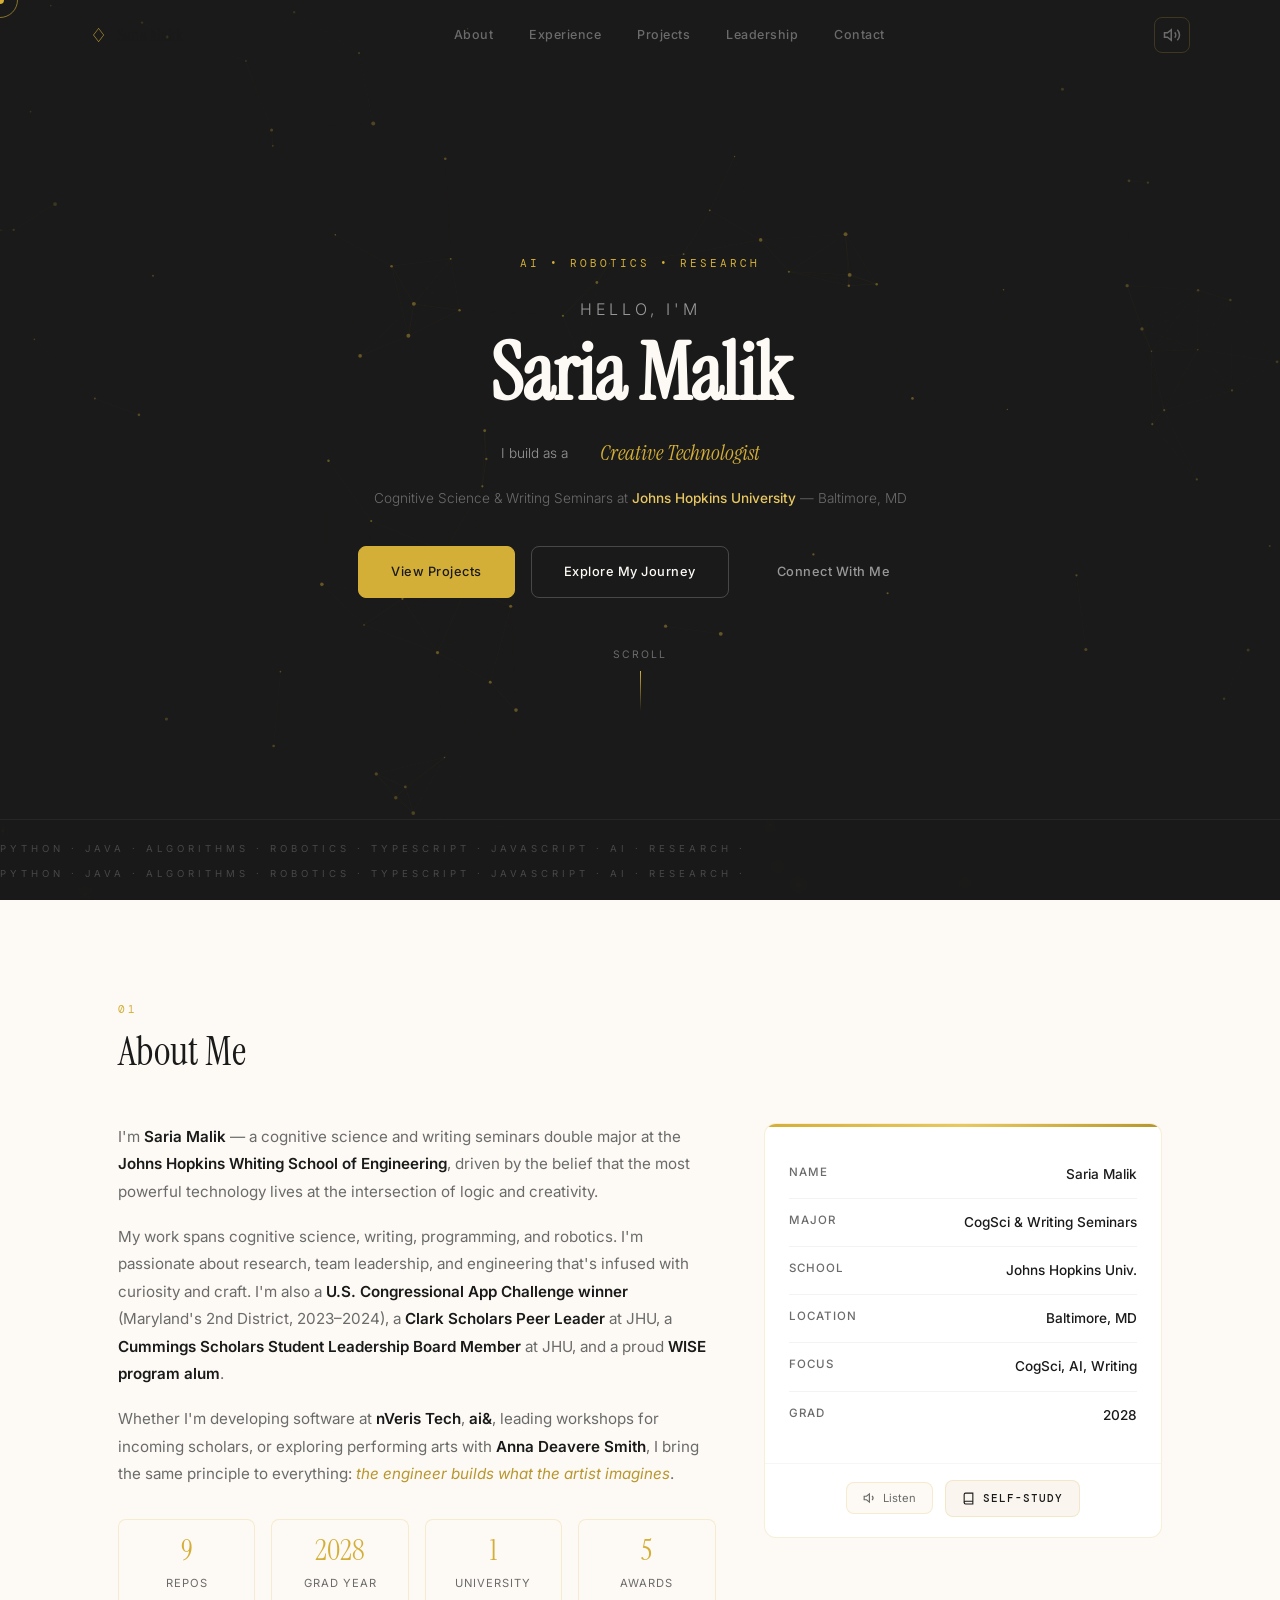
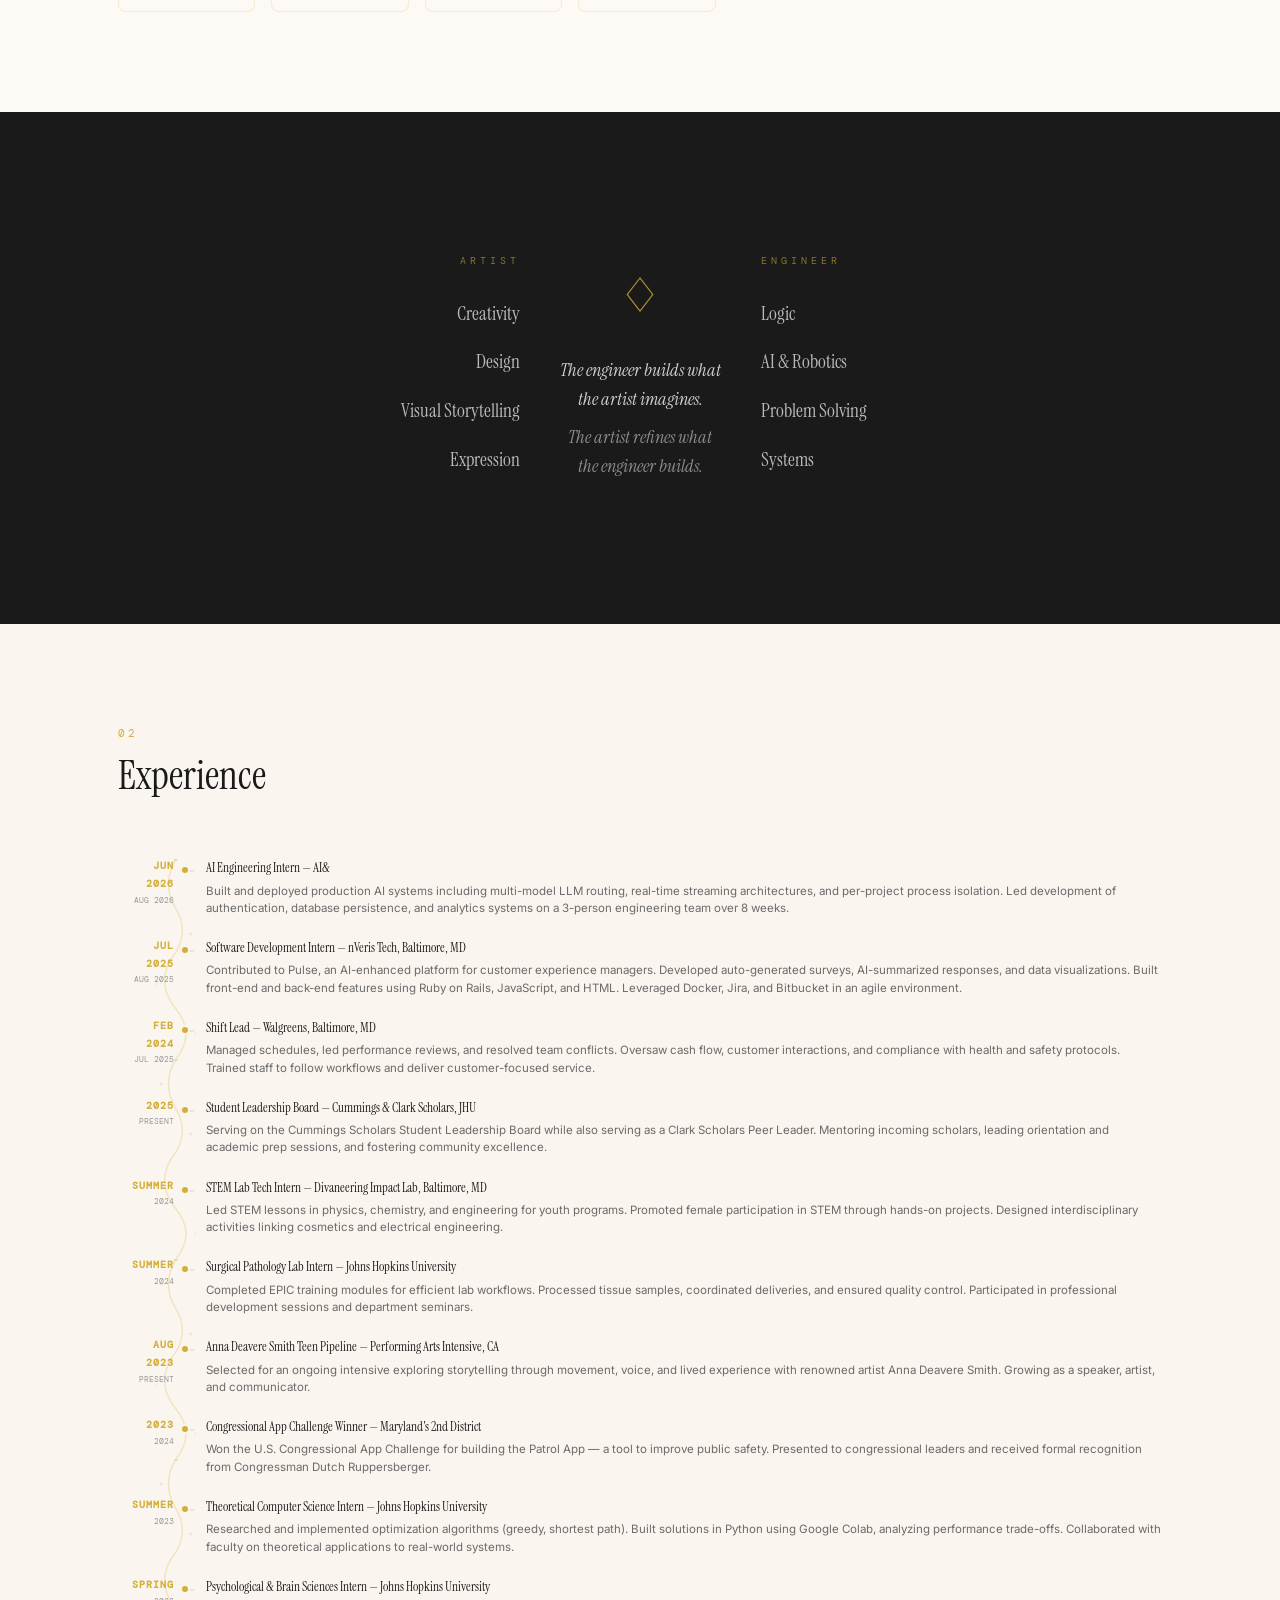
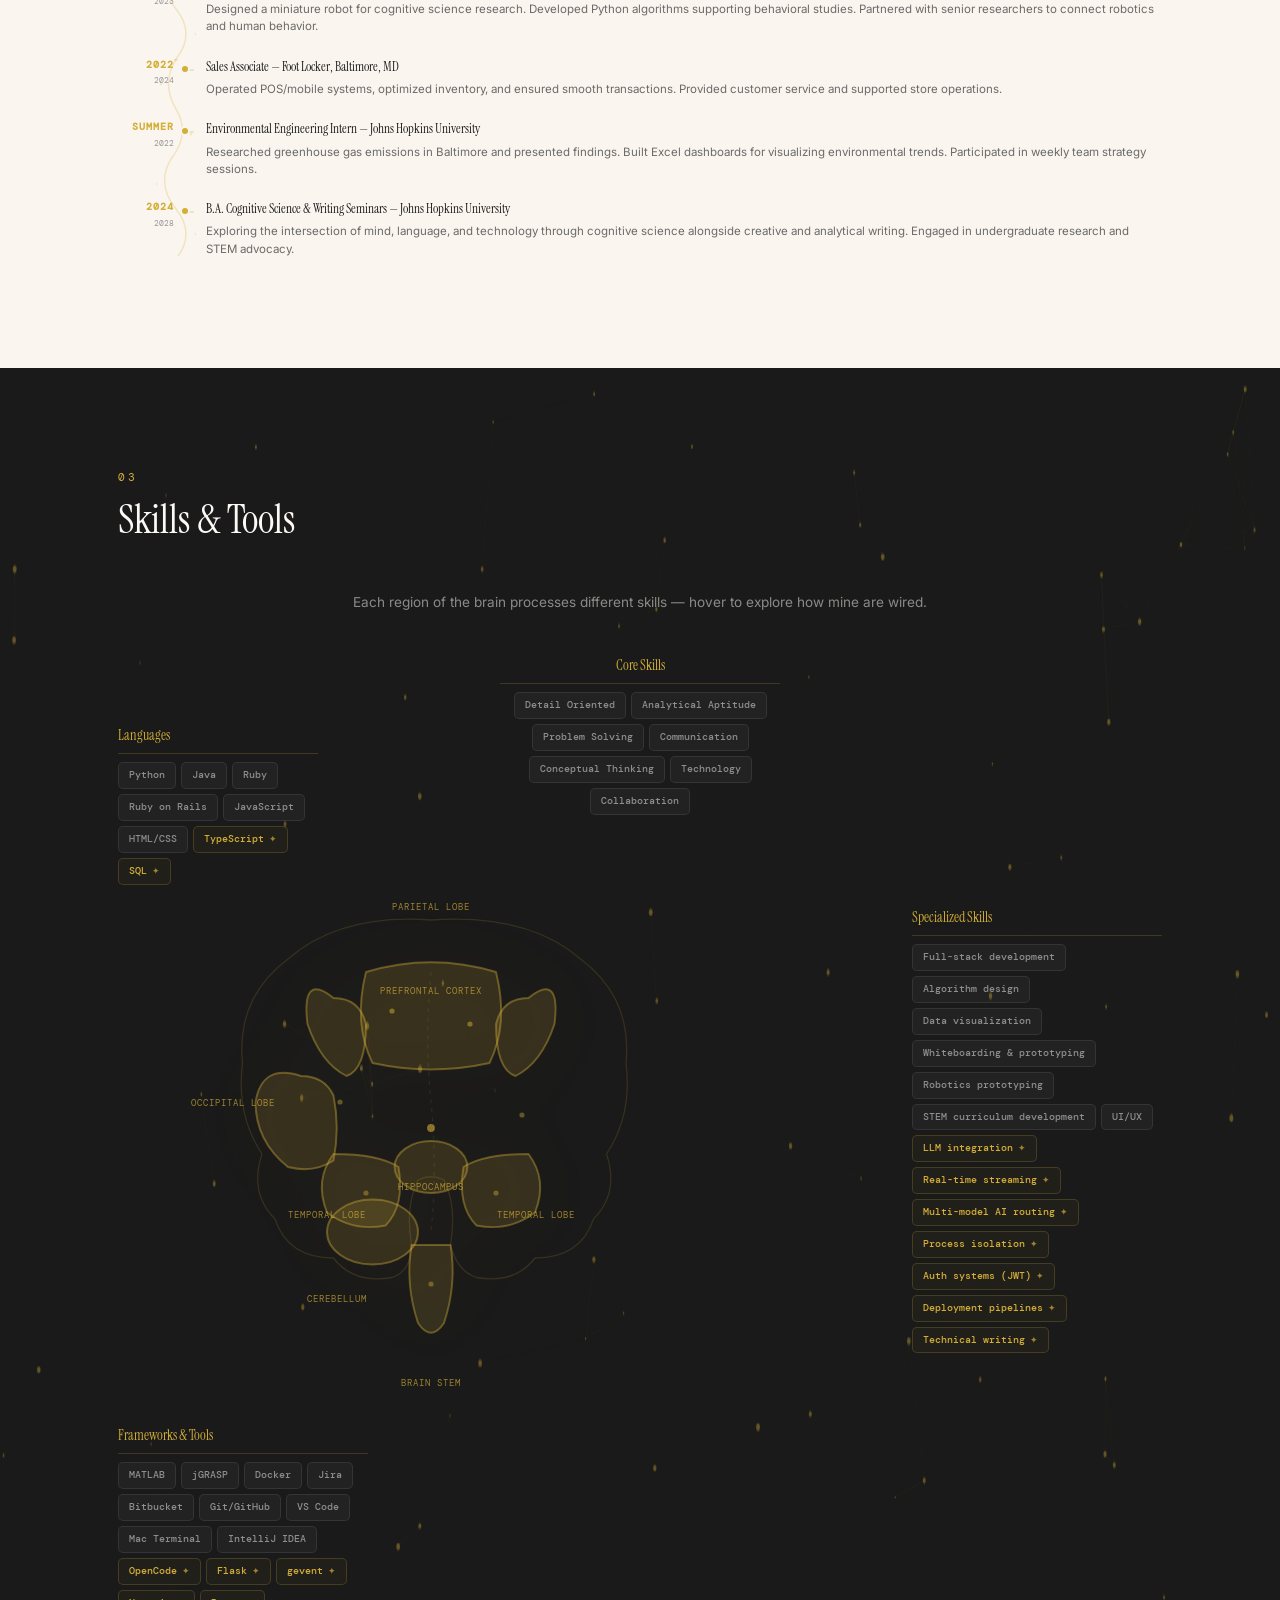
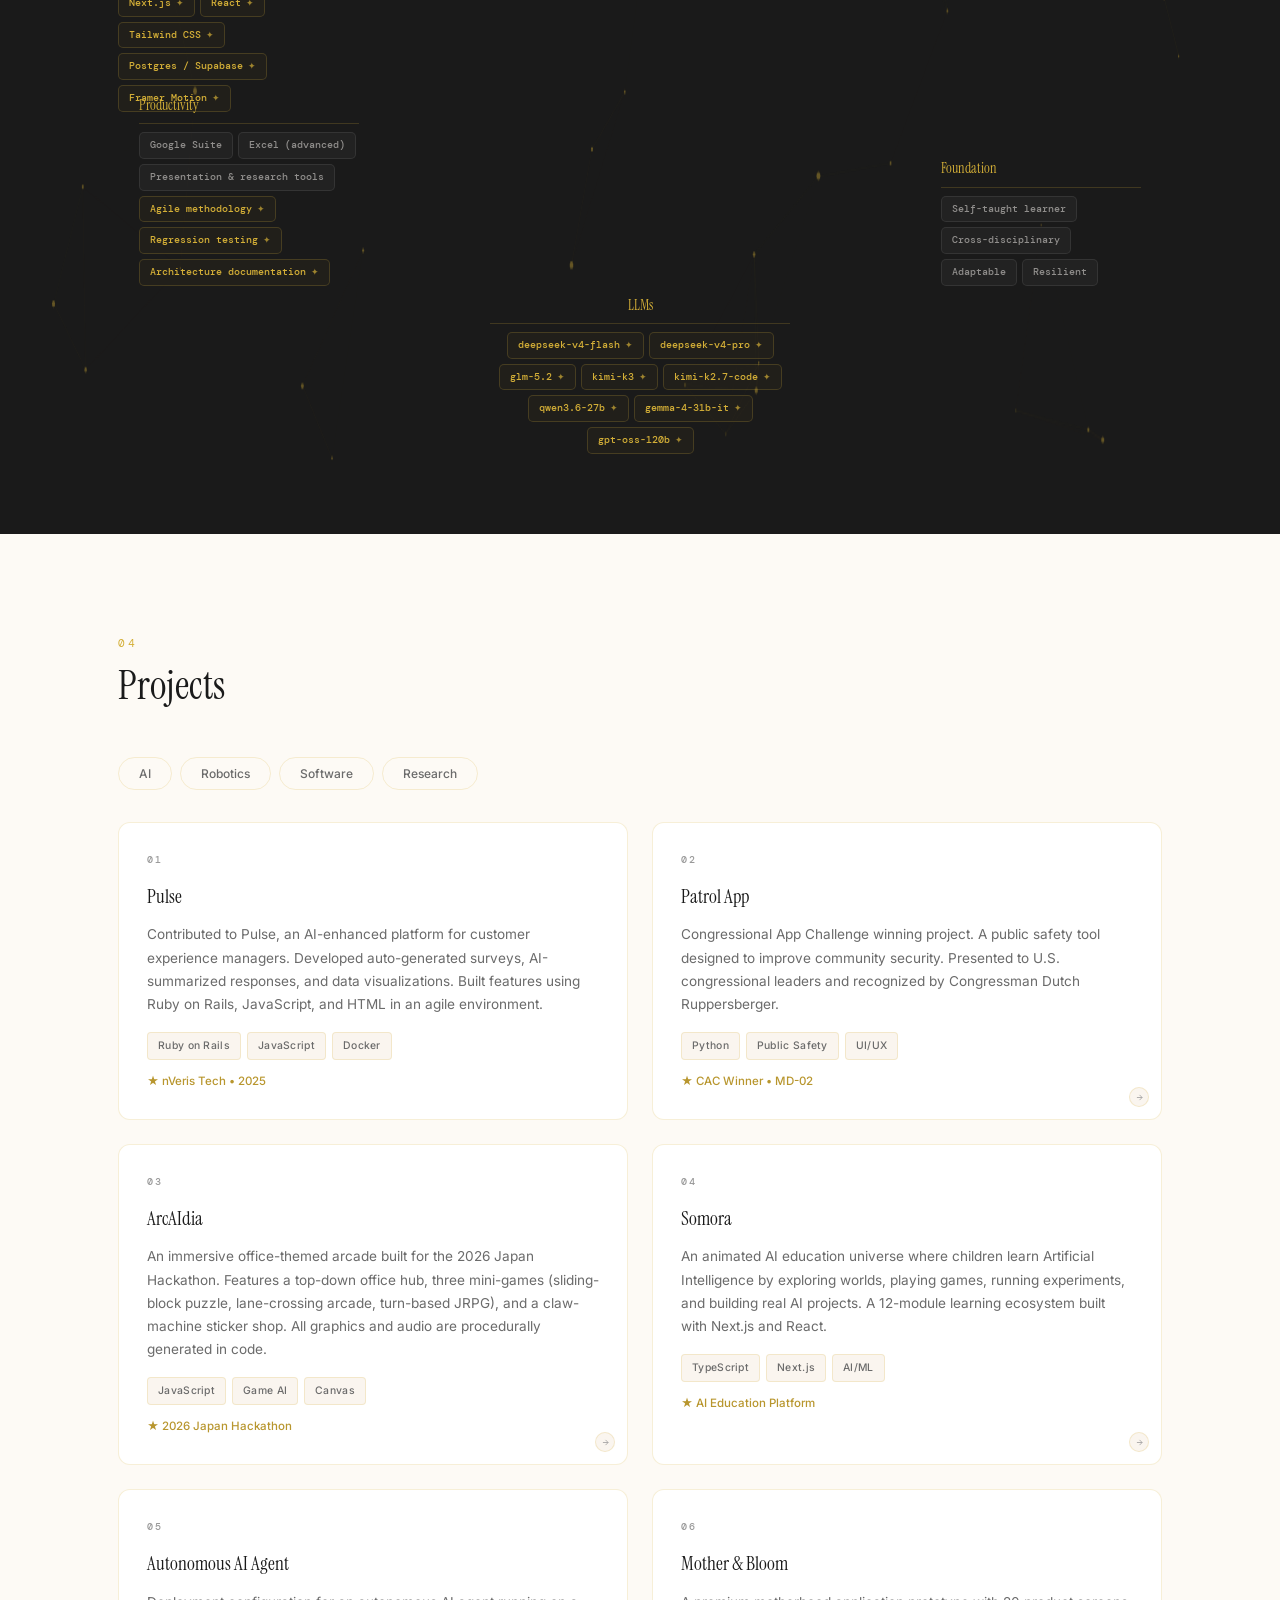
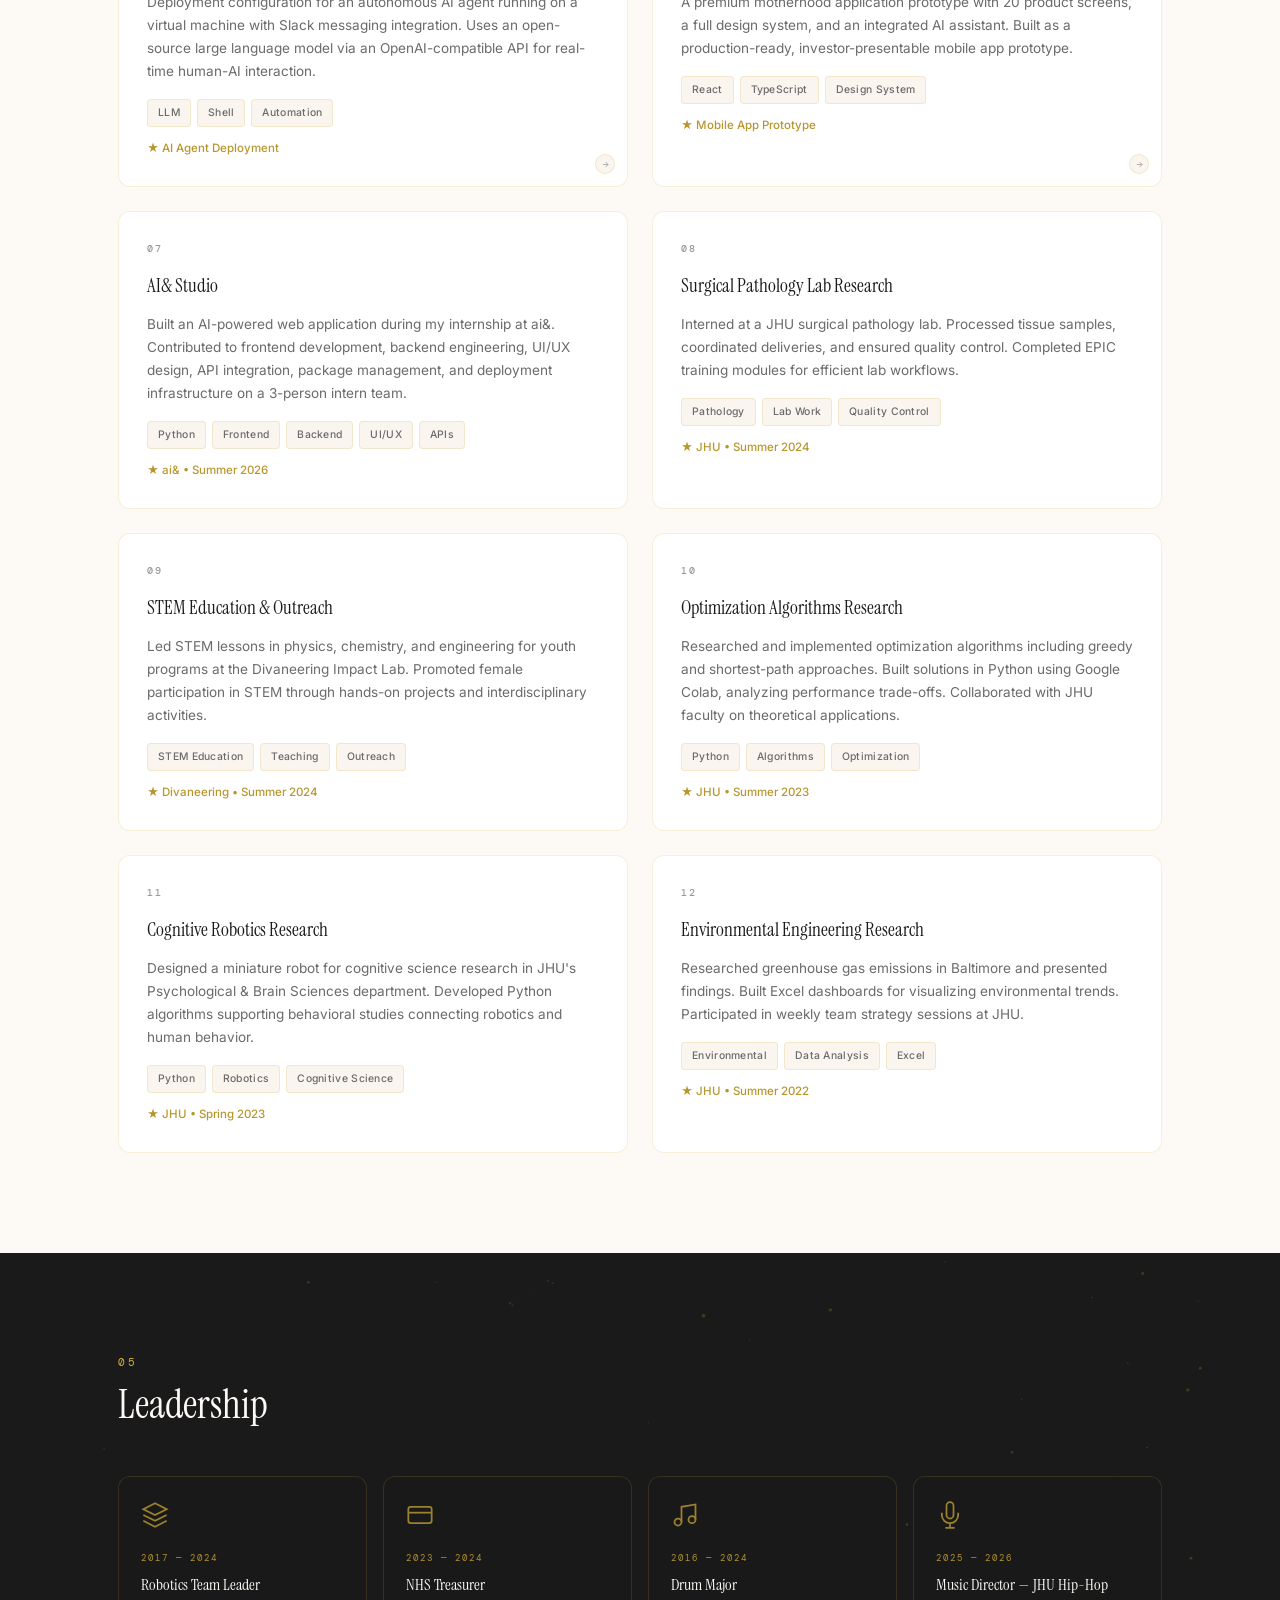
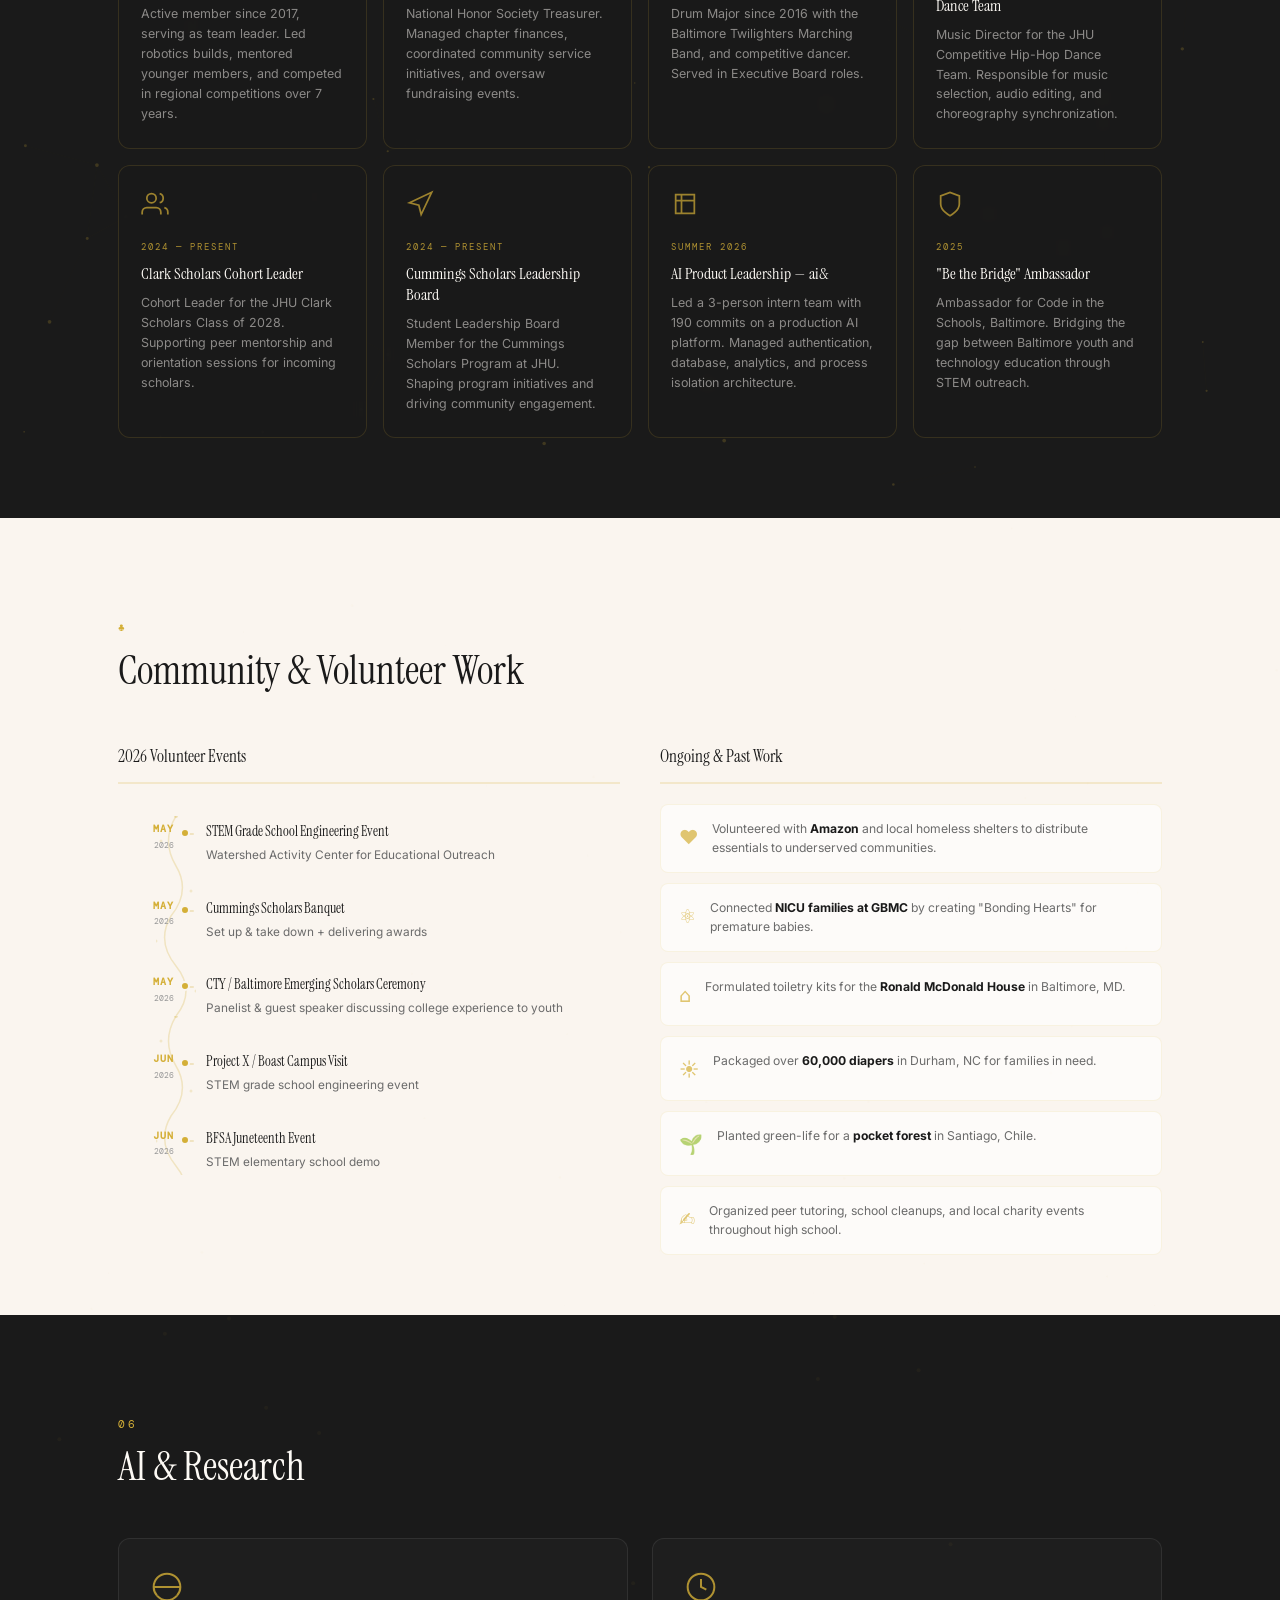
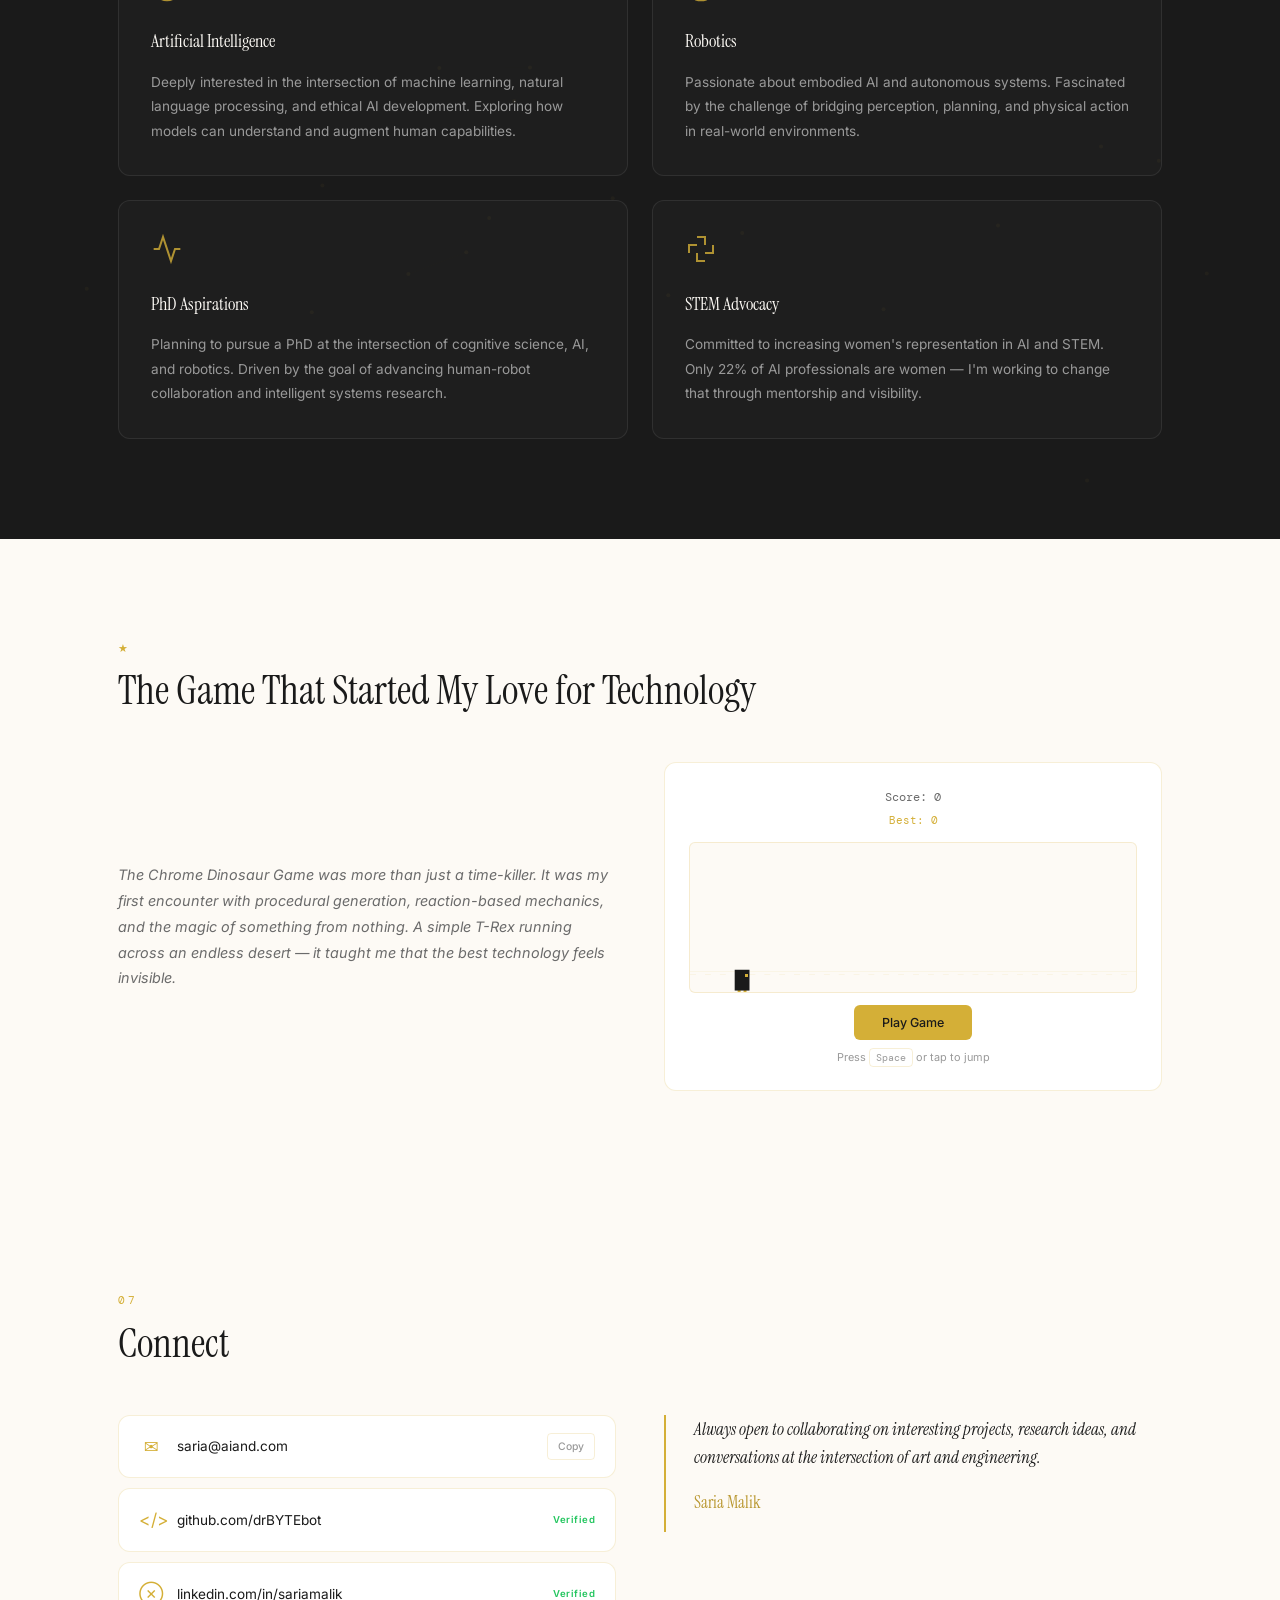
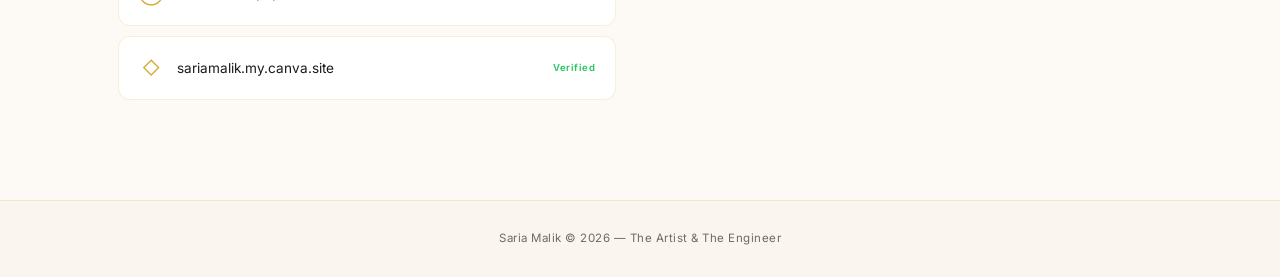
==== index.html @ 9c3844a6 "Shift brain up and left (center-left) to fill empty space - Brain SVG: top 42% -> 32%, left 38% -> 3" ====
<!DOCTYPE html>
<html lang="en">
<head>
  <meta charset="UTF-8">
  <meta name="viewport" content="width=device-width, initial-scale=1.0">
  <link rel="icon" type="image/svg+xml" href="favicon.svg">
  <title>Saria Malik | AI Engineer & Creative Technologist</title>
  <meta name="description" content="Saria Malik — Cognitive Science & Writing Seminars at Johns Hopkins University. AI, robotics, research, and creative technology.">
  <link rel="preconnect" href="https://fonts.googleapis.com">
  <link rel="preconnect" href="https://fonts.gstatic.com" crossorigin>
  <link href="https://fonts.googleapis.com/css2?family=DM+Mono:wght@400;500&family=Instrument+Serif:ital@0;1&family=Inter:wght@300;400;500;600;700&display=swap" rel="stylesheet">
  <link rel="stylesheet" href="build.css?v=5">
</head>
<body>

  <!-- ===== LOADER ===== -->
  <div id="loader">
    <div class="loader-content">
      <div class="loader-ring"></div>
      <span class="loader-text">Initializing</span>
    </div>
  </div>

  <!-- ===== CUSTOM CURSOR ===== -->
  <div class="cursor-dot" id="cursorDot"></div>
  <div class="cursor-ring" id="cursorRing"></div>

  <!-- ===== NAV ===== -->
  <nav id="navbar">
    <div class="nav-inner">
      <a href="#" class="nav-logo">
        <span class="nav-logo-sigil">&#9826;</span>
        <span class="nav-logo-text">Saria Malik</span>
      </a>
      <div class="nav-links">
        <a href="#about">About</a>
        <a href="#experience">Experience</a>
        <a href="#projects">Projects</a>
        <a href="#leadership">Leadership</a>
        <a href="#contact">Contact</a>
      </div>
      <div class="nav-actions">
        <button class="sound-toggle" id="soundToggle" aria-label="Toggle sound">
          <svg width="18" height="18" viewBox="0 0 24 24" fill="none" stroke="currentColor" stroke-width="2"><polygon points="11 5 6 9 2 9 2 15 6 15 11 19 11 5"/><path d="M19.07 4.93a10 10 0 0 1 0 14.14M15.54 8.46a5 5 0 0 1 0 7.07"/></svg>
        </button>
        <button class="menu-toggle" id="menuToggle" aria-label="Menu">
          <span></span><span></span><span></span>
        </button>
      </div>
    </div>
  </nav>

  <!-- ===== MOBILE MENU ===== -->
  <div class="mobile-menu" id="mobileMenu">
    <div class="mobile-menu-inner">
      <a href="#about" class="mobile-link">About</a>
      <a href="#experience" class="mobile-link">Experience</a>
      <a href="#projects" class="mobile-link">Projects</a>
      <a href="#leadership" class="mobile-link">Leadership</a>
      <a href="#contact" class="mobile-link">Contact</a>
    </div>
  </div>

  <!-- ===== HERO ===== -->
  <section id="hero">
    <canvas id="heroCanvas"></canvas>
    <div class="hero-particles" id="heroParticles"></div>
    <div class="hero-overlay"></div>
    <div class="hero-content">
      <div class="hero-badge" data-reveal>AI &bull; Robotics &bull; Research</div>
      <h1 data-reveal>
        <span class="hero-greeting">Hello, I'm</span>
        <span class="hero-name">Saria Malik</span>
      </h1>
      <div class="hero-rotating" data-reveal>
        <span class="rotating-label">I build as a</span>
        <span class="rotating-text" id="rotatingText">AI Engineer</span>
      </div>
      <p class="hero-tagline" data-reveal>Cognitive Science &amp; Writing Seminars at <strong>Johns Hopkins University</strong> &mdash; Baltimore, MD</p>
      <div class="hero-cta" data-reveal>
        <a href="#projects" class="btn btn-primary">View Projects</a>
        <a href="#about" class="btn btn-outline">Explore My Journey</a>
        <a href="#contact" class="btn btn-ghost">Connect With Me</a>
      </div>
      <div class="hero-scroll" data-reveal>
        <span>Scroll</span>
        <div class="scroll-line"></div>
      </div>
    </div>
    <div class="hero-marquee">
      <span>Python &middot; Java &middot; Algorithms &middot; Robotics &middot; TypeScript &middot; JavaScript &middot; AI &middot; Research &middot; </span>
      <span>Python &middot; Java &middot; Algorithms &middot; Robotics &middot; TypeScript &middot; JavaScript &middot; AI &middot; Research &middot; </span>
    </div>
  </section>

  <!-- ===== ABOUT ===== -->
  <section id="about">
    <div class="container">
      <div class="section-header" data-reveal>
        <span class="section-number">01</span>
        <h2>About Me</h2>
      </div>
      <div class="about-grid">
        <div class="about-text" data-reveal>
          <p>
            I'm <strong>Saria Malik</strong> &mdash; a cognitive science and writing seminars double major at the
            <strong>Johns Hopkins Whiting School of Engineering</strong>, driven by the belief that
            the most powerful technology lives at the intersection of logic and creativity.
          </p>
          <p>
            My work spans cognitive science, writing, programming, and robotics. I'm passionate about
            research, team leadership, and engineering that's infused with curiosity and craft.
            I'm also a <strong>U.S. Congressional App Challenge winner</strong> (Maryland's 2nd District, 2023&ndash;2024),
            a <strong>Clark Scholars Peer Leader</strong> at JHU,
            a <strong>Cummings Scholars Student Leadership Board Member</strong> at JHU, and a proud <strong>WISE program alum</strong>.
          </p>
          <p>
            Whether I'm developing software at <strong>nVeris Tech</strong>, <strong>ai&amp;</strong>, leading workshops for
            incoming scholars, or exploring performing arts with <strong>Anna Deavere Smith</strong>,
            I bring the same principle to everything: <em>the engineer builds what the artist imagines</em>.
          </p>
          <div class="about-stats">
            <div class="stat">
              <span class="stat-num" data-count="9">0</span>
              <span class="stat-label">Repos</span>
            </div>
            <div class="stat">
              <span class="stat-num" data-count="2028">0</span>
              <span class="stat-label">Grad Year</span>
            </div>
            <div class="stat">
              <span class="stat-num" data-count="1">0</span>
              <span class="stat-label">University</span>
            </div>
            <div class="stat">
              <span class="stat-num" data-count="5">0</span>
              <span class="stat-label">Awards</span>
            </div>
          </div>
        </div>
        <div class="about-card" data-reveal>
          <div class="ac-header">
            <div class="ac-line"></div>
            <div class="ac-body">
              <div class="ac-row"><span class="ac-key">Name</span><span class="ac-val">Saria Malik</span></div>
              <div class="ac-row"><span class="ac-key">Major</span><span class="ac-val">CogSci &amp; Writing Seminars</span></div>
              <div class="ac-row"><span class="ac-key">School</span><span class="ac-val">Johns Hopkins Univ.</span></div>
              <div class="ac-row"><span class="ac-key">Location</span><span class="ac-val">Baltimore, MD</span></div>
              <div class="ac-row"><span class="ac-key">Focus</span><span class="ac-val">CogSci, AI, Writing</span></div>
              <div class="ac-row"><span class="ac-key">Grad</span><span class="ac-val">2028</span></div>
            </div>
          </div>
          <div class="about-card-buttons">
            <button class="tts-btn" id="ttsBtn" aria-label="Listen to about section">
              <svg width="14" height="14" viewBox="0 0 24 24" fill="none" stroke="currentColor" stroke-width="2"><polygon points="11 5 6 9 2 9 2 15 6 15 11 19 11 5"/><path d="M15.54 8.46a5 5 0 0 1 0 7.07"/></svg>
              <span>Listen</span>
            </button>
            <a href="https://www.sutori.com/en/story/self-study--8HqVuRdrdvJMp161T3FaPfx6" target="_blank" rel="noopener" class="about-link-btn">
              <svg width="13" height="13" viewBox="0 0 24 24" fill="none" stroke="currentColor" stroke-width="2"><path d="M4 19.5A2.5 2.5 0 0 1 6.5 17H20"/><path d="M6.5 2H20v20H6.5A2.5 2.5 0 0 1 4 19.5v-15A2.5 2.5 0 0 1 6.5 2z"/></svg>
              <span>Self-Study</span>
            </a>
          </div>
        </div>
      </div>
    </div>
  </section>

  <!-- ===== ARTIST + ENGINEER FUSION ===== -->
  <section id="fusion">
    <canvas id="fusionCanvas"></canvas>
    <div class="container">
      <div class="fusion-grid">
        <div class="fusion-side fusion-artist" data-reveal>
          <span class="fusion-label">Artist</span>
          <ul>
            <li>Creativity</li>
            <li>Design</li>
            <li>Visual Storytelling</li>
            <li>Expression</li>
          </ul>
        </div>
        <div class="fusion-center" data-reveal>
          <div class="fusion-symbol">&#9826;</div>
          <p>The engineer builds what<br>the artist imagines.</p>
          <p class="fusion-sub">The artist refines what<br>the engineer builds.</p>
        </div>
        <div class="fusion-side fusion-engineer" data-reveal>
          <span class="fusion-label">Engineer</span>
          <ul>
            <li>Logic</li>
            <li>AI & Robotics</li>
            <li>Problem Solving</li>
            <li>Systems</li>
          </ul>
        </div>
      </div>
    </div>
  </section>

  <!-- ===== EXPERIENCE TIMELINE ===== -->
  <section id="experience">
    <div class="container">
      <div class="section-header" data-reveal>
        <span class="section-number">02</span>
        <h2>Experience</h2>
      </div>
      <div class="vol-events exp-timeline">
        <div class="vol-event" data-reveal>
          <div class="vol-date">
            <span class="vol-month">JUN 2026</span>
            <span class="vol-year">AUG 2026</span>
          </div>
          <div class="vol-content">
            <h4>AI Engineering Intern &mdash; AI&amp;</h4>
            <p>Built and deployed production AI systems including multi-model LLM routing, real-time streaming architectures, and per-project process isolation. Led development of authentication, database persistence, and analytics systems on a 3-person engineering team over 8 weeks.</p>
          </div>
        </div>
        <div class="vol-event" data-reveal>
          <div class="vol-date">
            <span class="vol-month">JUL 2025</span>
            <span class="vol-year">AUG 2025</span>
          </div>
          <div class="vol-content">
            <h4>Software Development Intern &mdash; nVeris Tech, Baltimore, MD</h4>
            <p>Contributed to Pulse, an AI-enhanced platform for customer experience managers. Developed auto-generated surveys, AI-summarized responses, and data visualizations. Built front-end and back-end features using Ruby on Rails, JavaScript, and HTML. Leveraged Docker, Jira, and Bitbucket in an agile environment.</p>
          </div>
        </div>
        <div class="vol-event" data-reveal>
          <div class="vol-date">
            <span class="vol-month">FEB 2024</span>
            <span class="vol-year">JUL 2025</span>
          </div>
          <div class="vol-content">
            <h4>Shift Lead &mdash; Walgreens, Baltimore, MD</h4>
            <p>Managed schedules, led performance reviews, and resolved team conflicts. Oversaw cash flow, customer interactions, and compliance with health and safety protocols. Trained staff to follow workflows and deliver customer-focused service.</p>
          </div>
        </div>
        <div class="vol-event" data-reveal>
          <div class="vol-date">
            <span class="vol-month">2025</span>
            <span class="vol-year">PRESENT</span>
          </div>
          <div class="vol-content">
            <h4>Student Leadership Board &mdash; Cummings &amp; Clark Scholars, JHU</h4>
            <p>Serving on the Cummings Scholars Student Leadership Board while also serving as a Clark Scholars Peer Leader. Mentoring incoming scholars, leading orientation and academic prep sessions, and fostering community excellence.</p>
          </div>
        </div>
        <div class="vol-event" data-reveal>
          <div class="vol-date">
            <span class="vol-month">SUMMER</span>
            <span class="vol-year">2024</span>
          </div>
          <div class="vol-content">
            <h4>STEM Lab Tech Intern &mdash; Divaneering Impact Lab, Baltimore, MD</h4>
            <p>Led STEM lessons in physics, chemistry, and engineering for youth programs. Promoted female participation in STEM through hands-on projects. Designed interdisciplinary activities linking cosmetics and electrical engineering.</p>
          </div>
        </div>
        <div class="vol-event" data-reveal>
          <div class="vol-date">
            <span class="vol-month">SUMMER</span>
            <span class="vol-year">2024</span>
          </div>
          <div class="vol-content">
            <h4>Surgical Pathology Lab Intern &mdash; Johns Hopkins University</h4>
            <p>Completed EPIC training modules for efficient lab workflows. Processed tissue samples, coordinated deliveries, and ensured quality control. Participated in professional development sessions and department seminars.</p>
          </div>
        </div>
        <div class="vol-event" data-reveal>
          <div class="vol-date">
            <span class="vol-month">AUG 2023</span>
            <span class="vol-year">PRESENT</span>
          </div>
          <div class="vol-content">
            <h4>Anna Deavere Smith Teen Pipeline &mdash; Performing Arts Intensive, CA</h4>
            <p>Selected for an ongoing intensive exploring storytelling through movement, voice, and lived experience with renowned artist Anna Deavere Smith. Growing as a speaker, artist, and communicator.</p>
          </div>
        </div>
        <div class="vol-event" data-reveal>
          <div class="vol-date">
            <span class="vol-month">2023</span>
            <span class="vol-year">2024</span>
          </div>
          <div class="vol-content">
            <h4>Congressional App Challenge Winner &mdash; Maryland's 2nd District</h4>
            <p>Won the U.S. Congressional App Challenge for building the Patrol App &mdash; a tool to improve public safety. Presented to congressional leaders and received formal recognition from Congressman Dutch Ruppersberger.</p>
          </div>
        </div>
        <div class="vol-event" data-reveal>
          <div class="vol-date">
            <span class="vol-month">SUMMER</span>
            <span class="vol-year">2023</span>
          </div>
          <div class="vol-content">
            <h4>Theoretical Computer Science Intern &mdash; Johns Hopkins University</h4>
            <p>Researched and implemented optimization algorithms (greedy, shortest path). Built solutions in Python using Google Colab, analyzing performance trade-offs. Collaborated with faculty on theoretical applications to real-world systems.</p>
          </div>
        </div>
        <div class="vol-event" data-reveal>
          <div class="vol-date">
            <span class="vol-month">SPRING</span>
            <span class="vol-year">2023</span>
          </div>
          <div class="vol-content">
            <h4>Psychological &amp; Brain Sciences Intern &mdash; Johns Hopkins University</h4>
            <p>Designed a miniature robot for cognitive science research. Developed Python algorithms supporting behavioral studies. Partnered with senior researchers to connect robotics and human behavior.</p>
          </div>
        </div>
        <div class="vol-event" data-reveal>
          <div class="vol-date">
            <span class="vol-month">2022</span>
            <span class="vol-year">2024</span>
          </div>
          <div class="vol-content">
            <h4>Sales Associate &mdash; Foot Locker, Baltimore, MD</h4>
            <p>Operated POS/mobile systems, optimized inventory, and ensured smooth transactions. Provided customer service and supported store operations.</p>
          </div>
        </div>
        <div class="vol-event" data-reveal>
          <div class="vol-date">
            <span class="vol-month">SUMMER</span>
            <span class="vol-year">2022</span>
          </div>
          <div class="vol-content">
            <h4>Environmental Engineering Intern &mdash; Johns Hopkins University</h4>
            <p>Researched greenhouse gas emissions in Baltimore and presented findings. Built Excel dashboards for visualizing environmental trends. Participated in weekly team strategy sessions.</p>
          </div>
        </div>
        <div class="vol-event" data-reveal>
          <div class="vol-date">
            <span class="vol-month">2024</span>
            <span class="vol-year">2028</span>
          </div>
          <div class="vol-content">
            <h4>B.A. Cognitive Science &amp; Writing Seminars &mdash; Johns Hopkins University</h4>
            <p>Exploring the intersection of mind, language, and technology through cognitive science alongside creative and analytical writing. Engaged in undergraduate research and STEM advocacy.</p>
          </div>
        </div>
      </div>
    </div>
  </section>

  <!-- ===== SKILLS ===== -->
  <section id="skills">
    <canvas id="skillsCanvas"></canvas>
    <div class="container">
      <div class="section-header" data-reveal>
        <span class="section-number">03</span>
        <h2>Skills &amp; Tools</h2>
      </div>
      <p class="skills-intro" data-reveal>Each region of the brain processes different skills &mdash; hover to explore how mine are wired.</p>

      <div class="brain-wrapper" data-reveal>
        <!-- SVG Brain -->
        <svg class="brain-svg" viewBox="0 0 500 400" xmlns="http://www.w3.org/2000/svg">
          <!-- Full brain outline (visible shape) -->
          <path d="M250 60 Q180 55 140 90 Q100 120 105 170 Q100 210 120 240 Q110 270 130 290 Q140 320 175 320 Q190 340 220 335 Q235 330 235 310 Q230 280 240 260 Q250 255 260 260 Q270 280 265 310 Q270 330 285 335 Q315 340 330 320 Q365 320 375 290 Q395 270 385 240 Q405 210 400 170 Q405 120 365 90 Q325 55 250 60 Z" 
                fill="none" stroke="rgba(212,175,55,0.15)" stroke-width="1"/>
          <!-- Brain stem -->
          <path d="M235 310 Q230 340 240 370 Q250 385 260 370 Q270 340 265 310 Z" 
                class="brain-region" data-region="stem" fill="rgba(212,175,55,0.15)" stroke="rgba(212,175,55,0.4)" stroke-width="1.5"/>
          <!-- Cerebellum -->
          <ellipse cx="205" cy="300" rx="35" ry="25" 
                   class="brain-region" data-region="cerebellum" fill="rgba(212,175,55,0.15)" stroke="rgba(212,175,55,0.4)" stroke-width="1.5"/>
          <!-- Occipital lobe (back) -->
          <path d="M150 180 Q120 170 115 200 Q115 230 140 250 Q160 255 175 245 Q180 220 175 195 Q168 180 150 180 Z" 
                class="brain-region" data-region="occipital" fill="rgba(212,175,55,0.15)" stroke="rgba(212,175,55,0.4)" stroke-width="1.5"/>
          <!-- Temporal lobe (lower left) -->
          <path d="M175 240 Q160 260 170 285 Q190 300 215 295 Q230 280 225 250 Q210 240 175 240 Z" 
                class="brain-region" data-region="temporal-l" fill="rgba(212,175,55,0.15)" stroke="rgba(212,175,55,0.4)" stroke-width="1.5"/>
          <!-- Temporal lobe (lower right) -->
          <path d="M325 240 Q340 260 330 285 Q310 300 285 295 Q270 280 275 250 Q290 240 325 240 Z" 
                class="brain-region" data-region="temporal-r" fill="rgba(212,175,55,0.15)" stroke="rgba(212,175,55,0.4)" stroke-width="1.5"/>
          <!-- Parietal lobe (top) -->
          <path d="M200 100 Q250 85 300 100 Q310 140 295 170 Q250 180 205 170 Q190 140 200 100 Z" 
                class="brain-region" data-region="parietal" fill="rgba(212,175,55,0.15)" stroke="rgba(212,175,55,0.4)" stroke-width="1.5"/>
          <!-- Prefrontal cortex (front left) -->
          <path d="M175 120 Q150 100 155 140 Q165 170 185 180 Q200 175 200 140 Q195 120 175 120 Z" 
                class="brain-region" data-region="prefrontal-l" fill="rgba(212,175,55,0.15)" stroke="rgba(212,175,55,0.4)" stroke-width="1.5"/>
          <!-- Prefrontal cortex (front right) -->
          <path d="M325 120 Q350 100 345 140 Q335 170 315 180 Q300 175 300 140 Q305 120 325 120 Z" 
                class="brain-region" data-region="prefrontal-r" fill="rgba(212,175,55,0.15)" stroke="rgba(212,175,55,0.4)" stroke-width="1.5"/>
          <!-- Central fissure -->
          <path d="M250 100 Q245 150 250 200 Q255 250 250 300" fill="none" stroke="rgba(212,175,55,0.1)" stroke-width="1" stroke-dasharray="3,4"/>
          <!-- Hippocampus (deep center - LLMs) -->
          <ellipse cx="250" cy="250" rx="28" ry="20" 
                   class="brain-region" data-region="hippocampus" fill="rgba(212,175,55,0.15)" stroke="rgba(212,175,55,0.4)" stroke-width="1.5"/>
          <!-- Neuron dots scattered -->
          <circle cx="220" cy="130" r="2" fill="rgba(212,175,55,0.5)"/>
          <circle cx="280" cy="140" r="2" fill="rgba(212,175,55,0.5)"/>
          <circle cx="180" cy="200" r="2" fill="rgba(212,175,55,0.4)"/>
          <circle cx="320" cy="210" r="2" fill="rgba(212,175,55,0.4)"/>
          <circle cx="250" cy="220" r="3" fill="rgba(212,175,55,0.6)"/>
          <circle cx="200" cy="270" r="2" fill="rgba(212,175,55,0.4)"/>
          <circle cx="300" cy="270" r="2" fill="rgba(212,175,55,0.4)"/>
          <circle cx="250" cy="340" r="2" fill="rgba(212,175,55,0.4)"/>
        </svg>

        <!-- Region labels (positioned INSIDE brain outline) -->
        <div class="brain-label" data-region="prefrontal" style="top: 23%; left: 30%; transform: translateX(-50%);">
          <span class="bl-name">Prefrontal Cortex</span>
        </div>
        <div class="brain-label" data-region="parietal" style="top: 17%; left: 30%; transform: translateX(-50%);">
          <span class="bl-name">Parietal Lobe</span>
        </div>
        <div class="brain-label" data-region="temporal" style="top: 39%; left: 20%; transform: translateX(-50%);">
          <span class="bl-name">Temporal Lobe</span>
        </div>
        <div class="brain-label" data-region="temporal" style="top: 39%; left: 40%; transform: translateX(-50%);">
          <span class="bl-name">Temporal Lobe</span>
        </div>
        <div class="brain-label" data-region="occipital" style="top: 31%; left: 11%; transform: translateX(-50%);">
          <span class="bl-name">Occipital Lobe</span>
        </div>
        <div class="brain-label" data-region="cerebellum" style="top: 45%; left: 21%; transform: translateX(-50%);">
          <span class="bl-name">Cerebellum</span>
        </div>
        <div class="brain-label" data-region="stem" style="top: 51%; left: 30%; transform: translateX(-50%);">
          <span class="bl-name">Brain Stem</span>
        </div>
        <div class="brain-label" data-region="hippocampus" style="top: 37%; left: 30%; transform: translateX(-50%);">
          <span class="bl-name">Hippocampus</span>
        </div>

        <!-- Skill clusters positioned around brain -->
        <!-- Prefrontal: Core Skills (top center) -->
        <div class="brain-skills" data-region="prefrontal" style="top: 0; left: 50%; transform: translateX(-50%); max-width: 280px; text-align: center;">
          <div class="bs-title" style="text-align: center;">Core Skills</div>
          <div class="bs-tags" style="justify-content: center;">
            <span class="skill-tag">Detail Oriented</span>
            <span class="skill-tag">Analytical Aptitude</span>
            <span class="skill-tag">Problem Solving</span>
            <span class="skill-tag">Communication</span>
            <span class="skill-tag">Conceptual Thinking</span>
            <span class="skill-tag">Technology</span>
            <span class="skill-tag">Collaboration</span>
          </div>
        </div>

        <!-- Parietal: Specialized Skills (top right, well below core skills) -->
        <div class="brain-skills" data-region="parietal" style="top: 18%; right: 0; max-width: 250px;">
          <div class="bs-title">Specialized Skills</div>
          <div class="bs-tags">
            <span class="skill-tag">Full-stack development</span>
            <span class="skill-tag">Algorithm design</span>
            <span class="skill-tag">Data visualization</span>
            <span class="skill-tag">Whiteboarding &amp; prototyping</span>
            <span class="skill-tag">Robotics prototyping</span>
            <span class="skill-tag">STEM curriculum development</span>
            <span class="skill-tag">UI/UX</span>
            <span class="skill-tag skill-new">LLM integration</span>
            <span class="skill-tag skill-new">Real-time streaming</span>
            <span class="skill-tag skill-new">Multi-model AI routing</span>
            <span class="skill-tag skill-new">Process isolation</span>
            <span class="skill-tag skill-new">Auth systems (JWT)</span>
            <span class="skill-tag skill-new">Deployment pipelines</span>
            <span class="skill-tag skill-new">Technical writing</span>
          </div>
        </div>

        <!-- Temporal: Languages (upper left, utilizing space) -->
        <div class="brain-skills" data-region="temporal" style="top: 5%; left: 0; max-width: 200px;">
          <div class="bs-title">Languages</div>
          <div class="bs-tags">
            <span class="skill-tag">Python</span>
            <span class="skill-tag">Java</span>
            <span class="skill-tag">Ruby</span>
            <span class="skill-tag">Ruby on Rails</span>
            <span class="skill-tag">JavaScript</span>
            <span class="skill-tag">HTML/CSS</span>
            <span class="skill-tag skill-new">TypeScript</span>
            <span class="skill-tag skill-new">SQL</span>
          </div>
        </div>

        <!-- Occipital: Frameworks & Tools (lower left, connected to temporal) -->
        <div class="brain-skills" data-region="occipital" style="top: 55%; left: 0; max-width: 250px;">
          <div class="bs-title">Frameworks &amp; Tools</div>
          <div class="bs-tags">
            <span class="skill-tag">MATLAB</span>
            <span class="skill-tag">jGRASP</span>
            <span class="skill-tag">Docker</span>
            <span class="skill-tag">Jira</span>
            <span class="skill-tag">Bitbucket</span>
            <span class="skill-tag">Git/GitHub</span>
            <span class="skill-tag">VS Code</span>
            <span class="skill-tag">Mac Terminal</span>
            <span class="skill-tag">IntelliJ IDEA</span>
            <span class="skill-tag skill-new">OpenCode</span>
            <span class="skill-tag skill-new">Flask</span>
            <span class="skill-tag skill-new">gevent</span>
            <span class="skill-tag skill-new">Next.js</span>
            <span class="skill-tag skill-new">React</span>
            <span class="skill-tag skill-new">Tailwind CSS</span>
            <span class="skill-tag skill-new">Postgres / Supabase</span>
            <span class="skill-tag skill-new">Framer Motion</span>
          </div>
        </div>

        <!-- Cerebellum: Productivity (bottom left) -->
        <div class="brain-skills" data-region="cerebellum" style="bottom: 12%; left: 2%; max-width: 220px;">
          <div class="bs-title">Productivity</div>
          <div class="bs-tags">
            <span class="skill-tag">Google Suite</span>
            <span class="skill-tag">Excel (advanced)</span>
            <span class="skill-tag">Presentation &amp; research tools</span>
            <span class="skill-tag skill-new">Agile methodology</span>
            <span class="skill-tag skill-new">Regression testing</span>
            <span class="skill-tag skill-new">Architecture documentation</span>
          </div>
        </div>

        <!-- Brain Stem: Foundation (bottom right) -->
        <div class="brain-skills" data-region="stem" style="bottom: 12%; right: 2%; max-width: 200px;">
          <div class="bs-title">Foundation</div>
          <div class="bs-tags">
            <span class="skill-tag">Self-taught learner</span>
            <span class="skill-tag">Cross-disciplinary</span>
            <span class="skill-tag">Adaptable</span>
            <span class="skill-tag">Resilient</span>
          </div>
        </div>

        <!-- Hippocampus: LLMs (bottom center, well below brain) -->
        <div class="brain-skills" data-region="hippocampus" style="bottom: 0; left: 50%; transform: translateX(-50%); max-width: 300px; text-align: center;">
          <div class="bs-title" style="text-align: center;">LLMs</div>
          <div class="bs-tags" style="justify-content: center;">
            <span class="skill-tag skill-new">deepseek-v4-flash</span>
            <span class="skill-tag skill-new">deepseek-v4-pro</span>
            <span class="skill-tag skill-new">glm-5.2</span>
            <span class="skill-tag skill-new">kimi-k3</span>
            <span class="skill-tag skill-new">kimi-k2.7-code</span>
            <span class="skill-tag skill-new">qwen3.6-27b</span>
            <span class="skill-tag skill-new">gemma-4-31b-it</span>
            <span class="skill-tag skill-new">gpt-oss-120b</span>
          </div>
        </div>
      </div>

      <!-- Mobile fallback: stacked cards -->
      <div class="skills-mobile">
        <div class="skill-category">
          <h3 class="skill-cat-title">Prefrontal Cortex &mdash; Core Skills</h3>
          <div class="skill-tags">
            <span class="skill-tag">Detail Oriented</span>
            <span class="skill-tag">Analytical Aptitude</span>
            <span class="skill-tag">Problem Solving</span>
            <span class="skill-tag">Communication</span>
            <span class="skill-tag">Conceptual Thinking</span>
            <span class="skill-tag">Technology</span>
            <span class="skill-tag">Collaboration</span>
          </div>
        </div>
        <div class="skill-category">
          <h3 class="skill-cat-title">Parietal Lobe &mdash; Specialized Skills</h3>
          <div class="skill-tags">
            <span class="skill-tag">Full-stack development</span>
            <span class="skill-tag">Algorithm design</span>
            <span class="skill-tag">Data visualization</span>
            <span class="skill-tag">Whiteboarding &amp; prototyping</span>
            <span class="skill-tag">Robotics prototyping</span>
            <span class="skill-tag">STEM curriculum development</span>
            <span class="skill-tag">UI/UX</span>
            <span class="skill-tag skill-new">LLM integration</span>
            <span class="skill-tag skill-new">Real-time streaming</span>
            <span class="skill-tag skill-new">Multi-model AI routing</span>
            <span class="skill-tag skill-new">Process isolation</span>
            <span class="skill-tag skill-new">Auth systems (JWT)</span>
            <span class="skill-tag skill-new">Deployment pipelines</span>
            <span class="skill-tag skill-new">Technical writing</span>
          </div>
        </div>
        <div class="skill-category">
          <h3 class="skill-cat-title">Temporal Lobe &mdash; Languages</h3>
          <div class="skill-tags">
            <span class="skill-tag">Python</span>
            <span class="skill-tag">Java</span>
            <span class="skill-tag">Ruby</span>
            <span class="skill-tag">Ruby on Rails</span>
            <span class="skill-tag">JavaScript</span>
            <span class="skill-tag">HTML/CSS</span>
            <span class="skill-tag skill-new">TypeScript</span>
            <span class="skill-tag skill-new">SQL</span>
          </div>
        </div>
        <div class="skill-category">
          <h3 class="skill-cat-title">Occipital Lobe &mdash; Frameworks &amp; Tools</h3>
          <div class="skill-tags">
            <span class="skill-tag">MATLAB</span>
            <span class="skill-tag">jGRASP</span>
            <span class="skill-tag">Docker</span>
            <span class="skill-tag">Jira</span>
            <span class="skill-tag">Bitbucket</span>
            <span class="skill-tag">Git/GitHub</span>
            <span class="skill-tag">VS Code</span>
            <span class="skill-tag">Mac Terminal</span>
            <span class="skill-tag">IntelliJ IDEA</span>
            <span class="skill-tag skill-new">OpenCode</span>
            <span class="skill-tag skill-new">Flask</span>
            <span class="skill-tag skill-new">gevent</span>
            <span class="skill-tag skill-new">Next.js</span>
            <span class="skill-tag skill-new">React</span>
            <span class="skill-tag skill-new">Tailwind CSS</span>
            <span class="skill-tag skill-new">Postgres / Supabase</span>
            <span class="skill-tag skill-new">Framer Motion</span>
          </div>
        </div>
        <div class="skill-category">
          <h3 class="skill-cat-title">Cerebellum &mdash; Productivity</h3>
          <div class="skill-tags">
            <span class="skill-tag">Google Suite</span>
            <span class="skill-tag">Excel (advanced)</span>
            <span class="skill-tag">Presentation &amp; research tools</span>
            <span class="skill-tag skill-new">Agile methodology</span>
            <span class="skill-tag skill-new">Regression testing</span>
            <span class="skill-tag skill-new">Architecture documentation</span>
          </div>
        </div>
        <div class="skill-category">
          <h3 class="skill-cat-title">Hippocampus &mdash; LLMs</h3>
          <div class="skill-tags">
            <span class="skill-tag skill-new">deepseek-v4-flash</span>
            <span class="skill-tag skill-new">deepseek-v4-pro</span>
            <span class="skill-tag skill-new">glm-5.2</span>
            <span class="skill-tag skill-new">kimi-k3</span>
            <span class="skill-tag skill-new">kimi-k2.7-code</span>
            <span class="skill-tag skill-new">qwen3.6-27b</span>
            <span class="skill-tag skill-new">gemma-4-31b-it</span>
            <span class="skill-tag skill-new">gpt-oss-120b</span>
          </div>
        </div>
      </div>
    </div>
  </section>

  <!-- ===== PROJECTS ===== -->
  <section id="projects">
    <div class="container">
      <div class="section-header" data-reveal>
        <span class="section-number">04</span>
        <h2>Projects</h2>
      </div>
      <div class="project-filters" data-reveal>
        <button class="filter-btn" data-filter="ai">AI</button>
        <button class="filter-btn" data-filter="robotics">Robotics</button>
        <button class="filter-btn" data-filter="software">Software</button>
        <button class="filter-btn" data-filter="research">Research</button>
      </div>
      <div class="project-grid">
        <div class="project-card" data-category="software" data-reveal>
          <div class="pc-num">01</div>
          <h3>Pulse</h3>
          <p>Contributed to Pulse, an AI-enhanced platform for customer experience managers. Developed auto-generated surveys, AI-summarized responses, and data visualizations. Built features using Ruby on Rails, JavaScript, and HTML in an agile environment.</p>
          <div class="pc-tags">
            <span>Ruby on Rails</span>
            <span>JavaScript</span>
            <span>Docker</span>
          </div>
          <div class="pc-achievement">&#9733; nVeris Tech &bull; 2025</div>
        </div>
        <div class="project-card" data-category="software ai" data-reveal>
          <div class="pc-num">02</div>
          <h3>Patrol App</h3>
          <p>Congressional App Challenge winning project. A public safety tool designed to improve community security. Presented to U.S. congressional leaders and recognized by Congressman Dutch Ruppersberger.</p>
          <div class="pc-tags">
            <span>Python</span>
            <span>Public Safety</span>
            <span>UI/UX</span>
          </div>
          <div class="pc-achievement">&#9733; CAC Winner &bull; MD-02</div>
          <a href="https://www.congressionalappchallenge.us/23-md02/" target="_blank" rel="noopener" class="pc-link" aria-label="View Patrol App on Congressional App Challenge">
            <svg viewBox="0 0 24 24" fill="none" stroke="currentColor" stroke-width="2"><path d="M5 12h14M12 5l7 7-7 7"/></svg>
          </a>
        </div>
        <div class="project-card" data-category="software ai" data-reveal>
          <div class="pc-num">03</div>
          <h3>ArcAIdia</h3>
          <p>An immersive office-themed arcade built for the 2026 Japan Hackathon. Features a top-down office hub, three mini-games (sliding-block puzzle, lane-crossing arcade, turn-based JRPG), and a claw-machine sticker shop. All graphics and audio are procedurally generated in code.</p>
          <div class="pc-tags">
            <span>JavaScript</span>
            <span>Game AI</span>
            <span>Canvas</span>
          </div>
          <div class="pc-achievement">&#9733; 2026 Japan Hackathon</div>
          <a href="https://arcadia-2026-japan-hackathon-556245b2.onbld.com" target="_blank" rel="noopener" class="pc-link" aria-label="Play ArcAIdia live">
            <svg viewBox="0 0 24 24" fill="none" stroke="currentColor" stroke-width="2"><path d="M5 12h14M12 5l7 7-7 7"/></svg>
          </a>
        </div>
        <div class="project-card" data-category="ai software" data-reveal>
          <div class="pc-num">04</div>
          <h3>Somora</h3>
          <p>An animated AI education universe where children learn Artificial Intelligence by exploring worlds, playing games, running experiments, and building real AI projects. A 12-module learning ecosystem built with Next.js and React.</p>
          <div class="pc-tags">
            <span>TypeScript</span>
            <span>Next.js</span>
            <span>AI/ML</span>
          </div>
          <div class="pc-achievement">&#9733; AI Education Platform</div>
          <a href="https://somora-823409ce.onbld.com" target="_blank" rel="noopener" class="pc-link" aria-label="View Somora live">
            <svg viewBox="0 0 24 24" fill="none" stroke="currentColor" stroke-width="2"><path d="M5 12h14M12 5l7 7-7 7"/></svg>
          </a>
        </div>
        <div class="project-card" data-category="ai software" data-reveal>
          <div class="pc-num">05</div>
          <h3>Autonomous AI Agent</h3>
          <p>Deployment configuration for an autonomous AI agent running on a virtual machine with Slack messaging integration. Uses an open-source large language model via an OpenAI-compatible API for real-time human-AI interaction.</p>
          <div class="pc-tags">
            <span>LLM</span>
            <span>Shell</span>
            <span>Automation</span>
          </div>
          <div class="pc-achievement">&#9733; AI Agent Deployment</div>
          <a href="https://github.com/drBYTEbot/hermes-agent-vm" target="_blank" rel="noopener" class="pc-link" aria-label="View code on GitHub">
            <svg viewBox="0 0 24 24" fill="none" stroke="currentColor" stroke-width="2"><path d="M5 12h14M12 5l7 7-7 7"/></svg>
          </a>
        </div>
        <div class="project-card" data-category="software ai" data-reveal>
          <div class="pc-num">06</div>
          <h3>Mother &amp; Bloom</h3>
          <p>A premium motherhood application prototype with 20 product screens, a full design system, and an integrated AI assistant. Built as a production-ready, investor-presentable mobile app prototype.</p>
          <div class="pc-tags">
            <span>React</span>
            <span>TypeScript</span>
            <span>Design System</span>
          </div>
          <div class="pc-achievement">&#9733; Mobile App Prototype</div>
          <a href="https://mother-and-bloom-8f17c716.onbld.com" target="_blank" rel="noopener" class="pc-link" aria-label="View Mother & Bloom live">
            <svg viewBox="0 0 24 24" fill="none" stroke="currentColor" stroke-width="2"><path d="M5 12h14M12 5l7 7-7 7"/></svg>
          </a>
        </div>
        <div class="project-card" data-category="ai software" data-reveal>
          <div class="pc-num">07</div>
          <h3>AI&amp; Studio</h3>
          <p>Built an AI-powered web application during my internship at ai&amp;. Contributed to frontend development, backend engineering, UI/UX design, API integration, package management, and deployment infrastructure on a 3-person intern team.</p>
          <div class="pc-tags">
            <span>Python</span>
            <span>Frontend</span>
            <span>Backend</span>
            <span>UI/UX</span>
            <span>APIs</span>
          </div>
          <div class="pc-achievement">&#9733; ai&amp; &bull; Summer 2026</div>
        </div>
        <div class="project-card" data-category="research" data-reveal>
          <div class="pc-num">08</div>
          <h3>Surgical Pathology Lab Research</h3>
          <p>Interned at a JHU surgical pathology lab. Processed tissue samples, coordinated deliveries, and ensured quality control. Completed EPIC training modules for efficient lab workflows.</p>
          <div class="pc-tags">
            <span>Pathology</span>
            <span>Lab Work</span>
            <span>Quality Control</span>
          </div>
          <div class="pc-achievement">&#9733; JHU &bull; Summer 2024</div>
        </div>
        <div class="project-card" data-category="research" data-reveal>
          <div class="pc-num">09</div>
          <h3>STEM Education &amp; Outreach</h3>
          <p>Led STEM lessons in physics, chemistry, and engineering for youth programs at the Divaneering Impact Lab. Promoted female participation in STEM through hands-on projects and interdisciplinary activities.</p>
          <div class="pc-tags">
            <span>STEM Education</span>
            <span>Teaching</span>
            <span>Outreach</span>
          </div>
          <div class="pc-achievement">&#9733; Divaneering &bull; Summer 2024</div>
        </div>
        <div class="project-card" data-category="research" data-reveal>
          <div class="pc-num">10</div>
          <h3>Optimization Algorithms Research</h3>
          <p>Researched and implemented optimization algorithms including greedy and shortest-path approaches. Built solutions in Python using Google Colab, analyzing performance trade-offs. Collaborated with JHU faculty on theoretical applications.</p>
          <div class="pc-tags">
            <span>Python</span>
            <span>Algorithms</span>
            <span>Optimization</span>
          </div>
          <div class="pc-achievement">&#9733; JHU &bull; Summer 2023</div>
        </div>
        <div class="project-card" data-category="research robotics" data-reveal>
          <div class="pc-num">11</div>
          <h3>Cognitive Robotics Research</h3>
          <p>Designed a miniature robot for cognitive science research in JHU's Psychological &amp; Brain Sciences department. Developed Python algorithms supporting behavioral studies connecting robotics and human behavior.</p>
          <div class="pc-tags">
            <span>Python</span>
            <span>Robotics</span>
            <span>Cognitive Science</span>
          </div>
          <div class="pc-achievement">&#9733; JHU &bull; Spring 2023</div>
        </div>
        <div class="project-card" data-category="research" data-reveal>
          <div class="pc-num">12</div>
          <h3>Environmental Engineering Research</h3>
          <p>Researched greenhouse gas emissions in Baltimore and presented findings. Built Excel dashboards for visualizing environmental trends. Participated in weekly team strategy sessions at JHU.</p>
          <div class="pc-tags">
            <span>Environmental</span>
            <span>Data Analysis</span>
            <span>Excel</span>
          </div>
          <div class="pc-achievement">&#9733; JHU &bull; Summer 2022</div>
        </div>
      </div>
    </div>
  </section>

  <!-- ===== LEADERSHIP ===== -->
  <section id="leadership">
    <canvas id="leaderCanvas"></canvas>
    <div class="container">
      <div class="section-header" data-reveal>
        <span class="section-number">05</span>
        <h2>Leadership</h2>
      </div>
      <div class="leader-grid">
        <div class="leader-card" data-reveal>
          <div class="leader-icon">
            <svg width="28" height="28" viewBox="0 0 24 24" fill="none" stroke="currentColor" stroke-width="1.5"><path d="M12 2L2 7l10 5 10-5-10-5z"/><path d="M2 17l10 5 10-5"/><path d="M2 12l10 5 10-5"/></svg>
          </div>
          <div class="leader-period">2017 &mdash; 2024</div>
          <h3>Robotics Team Leader</h3>
          <p>Active member since 2017, serving as team leader. Led robotics builds, mentored younger members, and competed in regional competitions over 7 years.</p>
        </div>
        <div class="leader-card" data-reveal>
          <div class="leader-icon">
            <svg width="28" height="28" viewBox="0 0 24 24" fill="none" stroke="currentColor" stroke-width="1.5"><rect x="2" y="5" width="20" height="14" rx="2"/><line x1="2" y1="10" x2="22" y2="10"/></svg>
          </div>
          <div class="leader-period">2023 &mdash; 2024</div>
          <h3>NHS Treasurer</h3>
          <p>National Honor Society Treasurer. Managed chapter finances, coordinated community service initiatives, and oversaw fundraising events.</p>
        </div>
        <div class="leader-card" data-reveal>
          <div class="leader-icon">
            <svg width="28" height="28" viewBox="0 0 24 24" fill="none" stroke="currentColor" stroke-width="1.5"><path d="M9 18V5l12-2v13"/><circle cx="6" cy="18" r="3"/><circle cx="18" cy="16" r="3"/></svg>
          </div>
          <div class="leader-period">2016 &mdash; 2024</div>
          <h3>Drum Major</h3>
          <p>Drum Major since 2016 with the Baltimore Twilighters Marching Band, and competitive dancer. Served in Executive Board roles.</p>
        </div>
        <div class="leader-card" data-reveal>
          <div class="leader-icon">
            <svg width="28" height="28" viewBox="0 0 24 24" fill="none" stroke="currentColor" stroke-width="1.5"><path d="M12 1a3 3 0 0 0-3 3v8a3 3 0 0 0 6 0V4a3 3 0 0 0-3-3z"/><path d="M19 10v2a7 7 0 0 1-14 0v-2"/><line x1="12" y1="19" x2="12" y2="23"/><line x1="8" y1="23" x2="16" y2="23"/></svg>
          </div>
          <div class="leader-period">2025 &mdash; 2026</div>
          <h3>Music Director &mdash; JHU Hip-Hop Dance Team</h3>
          <p>Music Director for the JHU Competitive Hip-Hop Dance Team. Responsible for music selection, audio editing, and choreography synchronization.</p>
        </div>
        <div class="leader-card" data-reveal>
          <div class="leader-icon">
            <svg width="28" height="28" viewBox="0 0 24 24" fill="none" stroke="currentColor" stroke-width="1.5"><path d="M17 21v-2a4 4 0 0 0-4-4H5a4 4 0 0 0-4 4v2"/><circle cx="9" cy="7" r="4"/><path d="M23 21v-2a4 4 0 0 0-3-3.87"/><path d="M16 3.13a4 4 0 0 1 0 7.75"/></svg>
          </div>
          <div class="leader-period">2024 &mdash; Present</div>
          <h3>Clark Scholars Cohort Leader</h3>
          <p>Cohort Leader for the JHU Clark Scholars Class of 2028. Supporting peer mentorship and orientation sessions for incoming scholars.</p>
        </div>
        <div class="leader-card" data-reveal>
          <div class="leader-icon">
            <svg width="28" height="28" viewBox="0 0 24 24" fill="none" stroke="currentColor" stroke-width="1.5"><path d="M3 11l19-9-9 19-2-8-8-2z"/></svg>
          </div>
          <div class="leader-period">2024 &mdash; Present</div>
          <h3>Cummings Scholars Leadership Board</h3>
          <p>Student Leadership Board Member for the Cummings Scholars Program at JHU. Shaping program initiatives and driving community engagement.</p>
        </div>
        <div class="leader-card" data-reveal>
          <div class="leader-icon">
            <svg width="28" height="28" viewBox="0 0 24 24" fill="none" stroke="currentColor" stroke-width="1.5"><path d="M4 4h16v16H4z" fill="none"/><path d="M4 9h16M9 4v16"/></svg>
          </div>
          <div class="leader-period">Summer 2026</div>
          <h3>AI Product Leadership &mdash; ai&amp;</h3>
          <p>Led a 3-person intern team with 190 commits on a production AI platform. Managed authentication, database, analytics, and process isolation architecture.</p>
        </div>
        <div class="leader-card" data-reveal>
          <div class="leader-icon">
            <svg width="28" height="28" viewBox="0 0 24 24" fill="none" stroke="currentColor" stroke-width="1.5"><path d="M12 22s8-4 8-10V5l-8-3-8 3v7c0 6 8 10 8 10z"/></svg>
          </div>
          <div class="leader-period">2025</div>
          <h3>"Be the Bridge" Ambassador</h3>
          <p>Ambassador for Code in the Schools, Baltimore. Bridging the gap between Baltimore youth and technology education through STEM outreach.</p>
        </div>
      </div>
    </div>
  </section>

  <!-- ===== COMMUNITY & VOLUNTEER ===== -->
  <section id="community">
    <canvas id="communityCanvas"></canvas>
    <div class="container">
      <div class="section-header" data-reveal>
        <span class="section-number">&#9827;</span>
        <h2>Community &amp; Volunteer Work</h2>
      </div>

      <div class="community-split">
        <!-- Volunteer Events Timeline -->
        <div class="volunteer-timeline" data-reveal>
          <h3 class="volunteer-title">2026 Volunteer Events</h3>
          <div class="vol-events">
            <div class="vol-event">
              <div class="vol-date">
                <span class="vol-month">MAY</span>
                <span class="vol-year">2026</span>
              </div>
              <div class="vol-content">
                <h4>STEM Grade School Engineering Event</h4>
                <p>Watershed Activity Center for Educational Outreach</p>
              </div>
            </div>
            <div class="vol-event">
              <div class="vol-date">
                <span class="vol-month">MAY</span>
                <span class="vol-year">2026</span>
              </div>
              <div class="vol-content">
                <h4>Cummings Scholars Banquet</h4>
                <p>Set up &amp; take down + delivering awards</p>
              </div>
            </div>
            <div class="vol-event">
              <div class="vol-date">
                <span class="vol-month">MAY</span>
                <span class="vol-year">2026</span>
              </div>
              <div class="vol-content">
                <h4>CTY / Baltimore Emerging Scholars Ceremony</h4>
                <p>Panelist &amp; guest speaker discussing college experience to youth</p>
              </div>
            </div>
            <div class="vol-event">
              <div class="vol-date">
                <span class="vol-month">JUN</span>
                <span class="vol-year">2026</span>
              </div>
              <div class="vol-content">
                <h4>Project X / Boast Campus Visit</h4>
                <p>STEM grade school engineering event</p>
              </div>
            </div>
            <div class="vol-event">
              <div class="vol-date">
                <span class="vol-month">JUN</span>
                <span class="vol-year">2026</span>
              </div>
              <div class="vol-content">
                <h4>BFSA Juneteenth Event</h4>
                <p>STEM elementary school demo</p>
              </div>
            </div>
          </div>
        </div>

        <!-- Ongoing Community Work -->
        <div class="community-stories" data-reveal>
          <h3 class="volunteer-title">Ongoing &amp; Past Work</h3>
          <div class="community-list">
            <div class="community-item">
              <div class="community-icon">&#9829;</div>
              <p>Volunteered with <strong>Amazon</strong> and local homeless shelters to distribute essentials to underserved communities.</p>
            </div>
            <div class="community-item">
              <div class="community-icon">&#9883;</div>
              <p>Connected <strong>NICU families at GBMC</strong> by creating "Bonding Hearts" for premature babies.</p>
            </div>
            <div class="community-item">
              <div class="community-icon">&#8962;</div>
              <p>Formulated toiletry kits for the <strong>Ronald McDonald House</strong> in Baltimore, MD.</p>
            </div>
            <div class="community-item">
              <div class="community-icon">&#9728;</div>
              <p>Packaged over <strong>60,000 diapers</strong> in Durham, NC for families in need.</p>
            </div>
            <div class="community-item">
              <div class="community-icon">&#127793;</div>
              <p>Planted green-life for a <strong>pocket forest</strong> in Santiago, Chile.</p>
            </div>
            <div class="community-item">
              <div class="community-icon">&#9997;</div>
              <p>Organized peer tutoring, school cleanups, and local charity events throughout high school.</p>
            </div>
          </div>
        </div>
      </div>
    </div>
  </section>

  <!-- ===== AI & RESEARCH ===== -->
  <section id="ai-research">
    <canvas id="neuralCanvas"></canvas>
    <div class="container">
      <div class="section-header" data-reveal>
        <span class="section-number">06</span>
        <h2>AI &amp; Research</h2>
      </div>
      <div class="research-grid">
        <div class="research-card" data-reveal>
          <div class="research-icon">
            <svg width="32" height="32" viewBox="0 0 24 24" fill="none" stroke="currentColor" stroke-width="1.5"><path d="M12 2a10 10 0 0 1 10 10c0 2.5-1 4.8-2.5 6.5"/><path d="M12 2a10 10 0 0 0-10 10c0 2.5 1 4.8 2.5 6.5"/><path d="M2 12h20"/><path d="M12 22a10 10 0 0 1-7.5-3.5"/><path d="M12 22a10 10 0 0 0 7.5-3.5"/></svg>
          </div>
          <h3>Artificial Intelligence</h3>
          <p>Deeply interested in the intersection of machine learning, natural language processing, and ethical AI development. Exploring how models can understand and augment human capabilities.</p>
        </div>
        <div class="research-card" data-reveal>
          <div class="research-icon">
            <svg width="32" height="32" viewBox="0 0 24 24" fill="none" stroke="currentColor" stroke-width="1.5"><circle cx="12" cy="12" r="10"/><path d="M12 6v6l4 2"/></svg>
          </div>
          <h3>Robotics</h3>
          <p>Passionate about embodied AI and autonomous systems. Fascinated by the challenge of bridging perception, planning, and physical action in real-world environments.</p>
        </div>
        <div class="research-card" data-reveal>
          <div class="research-icon">
            <svg width="32" height="32" viewBox="0 0 24 24" fill="none" stroke="currentColor" stroke-width="1.5"><path d="M22 12h-4l-3 9L9 3l-3 9H2"/></svg>
          </div>
          <h3>PhD Aspirations</h3>
          <p>Planning to pursue a PhD at the intersection of cognitive science, AI, and robotics. Driven by the goal of advancing human-robot collaboration and intelligent systems research.</p>
        </div>
        <div class="research-card" data-reveal>
          <div class="research-icon">
            <svg width="32" height="32" viewBox="0 0 24 24" fill="none" stroke="currentColor" stroke-width="1.5"><path d="M9 3h6v6"/><path d="M15 21H9v-6"/><path d="M21 9v6h-6"/><path d="M3 15V9h6"/></svg>
          </div>
          <h3>STEM Advocacy</h3>
          <p>Committed to increasing women's representation in AI and STEM. Only 22% of AI professionals are women &mdash; I'm working to change that through mentorship and visibility.</p>
        </div>
      </div>
    </div>
  </section>

  <!-- ===== GAME SECTION ===== -->
  <section id="game-section">
    <div class="container">
      <div class="section-header" data-reveal>
        <span class="section-number">&#9733;</span>
        <h2>The Game That Started My Love for Technology</h2>
      </div>
      <div class="game-container" data-reveal>
        <div class="game-explanation">
          <p>The Chrome Dinosaur Game was more than just a time-killer. It was my first encounter with procedural generation, reaction-based mechanics, and the magic of something from nothing. A simple T-Rex running across an endless desert — it taught me that the best technology feels invisible.</p>
        </div>
        <div class="game-wrapper">
          <div class="game" id="dinoGame">
            <div class="game-score">Score: <span id="score">0</span></div>
            <div class="game-highscore">Best: <span id="highscore">0</span></div>
            <canvas id="gameCanvas" width="600" height="200"></canvas>
            <button class="game-start-btn" id="gameStart">Play Game</button>
            <p class="game-hint">Press <kbd>Space</kbd> or tap to jump</p>
          </div>
        </div>
      </div>
    </div>
  </section>

  <!-- ===== CONTACT ===== -->
  <section id="contact">
    <div class="container">
      <div class="section-header" data-reveal>
        <span class="section-number">07</span>
        <h2>Connect</h2>
      </div>
      <div class="contact-content">
        <div class="contact-links" data-reveal>
          <a href="mailto:saria@aiand.com" class="contact-link">
            <span class="cl-icon">&#9993;</span>
            <span class="cl-text">saria@aiand.com</span>
            <span class="cl-copy" data-copy="saria@aiand.com">Copy</span>
          </a>
          <a href="https://github.com/drBYTEbot" target="_blank" rel="noopener" class="contact-link">
            <span class="cl-icon">&lt;/&gt;</span>
            <span class="cl-text">github.com/drBYTEbot</span>
            <span class="cl-verified">Verified</span>
          </a>
          <a href="https://linkedin.com/in/sariamalik" target="_blank" rel="noopener" class="contact-link">
            <span class="cl-icon">&#8855;</span>
            <span class="cl-text">linkedin.com/in/sariamalik</span>
            <span class="cl-verified">Verified</span>
          </a>
          <a href="https://sariamalik.my.canva.site" target="_blank" rel="noopener" class="contact-link">
            <span class="cl-icon">&#9671;</span>
            <span class="cl-text">sariamalik.my.canva.site</span>
            <span class="cl-verified">Verified</span>
          </a>
        </div>
        <div class="contact-message" data-reveal>
          <p>Always open to collaborating on interesting projects, research ideas, and conversations at the intersection of art and engineering.</p>
          <p class="contact-signature">Saria Malik</p>
        </div>
      </div>
    </div>
  </section>

  <footer>
    <div class="container">
      <p>Saria Malik &copy; 2026 &mdash; The Artist &amp; The Engineer</p>
    </div>
  </footer>

  <script src="build.js?v=5"></script>
</body>
</html>
---- build.css ----
/* ==============================================
   Saria Malik — AI Engineer & Creative Technologist
   Luxury AI-inspired portfolio
   Gold · Champagne · Cream · Ivory · Black accents
   ============================================== */

*, *::before, *::after { margin: 0; padding: 0; box-sizing: border-box; }

:root {
  --gold: #D4AF37;
  --gold-light: #E8C860;
  --gold-dim: #B8962E;
  --champagne: #F7E8C8;
  --cream: #FAF5EF;
  --ivory: #FFF8F0;
  --beige: #F0E6D3;
  --pearl: #F5F0EB;
  --off-white: #FDFAF5;
  --black: #1A1A1A;
  --black-soft: #2A2A2A;
  --black-mid: #3A3A3A;
  --text: #1A1A1A;
  --text-dim: #6B6B6B;
  --text-light: #999999;
  --font-serif: 'Instrument Serif', Georgia, serif;
  --font-mono: 'DM Mono', 'JetBrains Mono', monospace;
  --font-sans: 'Inter', system-ui, sans-serif;
  --max-width: 1100px;
  --radius: 12px;
  --border: rgba(212, 175, 55, 0.2);
  --bg: var(--cream);
  --nav-height: 70px;
}

::selection { background: var(--gold); color: var(--black); }
::-webkit-scrollbar { width: 6px; }
::-webkit-scrollbar-track { background: var(--cream); }
::-webkit-scrollbar-thumb { background: var(--gold-dim); border-radius: 3px; }

html { scroll-behavior: smooth; }

body {
  font-family: var(--font-sans);
  background: var(--bg);
  color: var(--text);
  line-height: 1.7;
  font-size: 0.95rem;
  -webkit-font-smoothing: antialiased;
  overflow-x: hidden;
  cursor: none;
}

@media (max-width: 768px) {
  body { cursor: auto; }
  .cursor-dot, .cursor-ring { display: none !important; }
}

a { color: var(--gold-dim); text-decoration: none; }
a:hover { color: var(--gold); }

img { max-width: 100%; display: block; }

.container {
  max-width: var(--max-width);
  margin: 0 auto;
  padding: 0 28px;
}

section {
  padding: 100px 0;
  position: relative;
}

/* ===== CURSOR ===== */
.cursor-dot {
  position: fixed;
  width: 8px;
  height: 8px;
  background: var(--gold);
  border-radius: 50%;
  pointer-events: none;
  z-index: 99999;
  transform: translate(-50%, -50%);
  transition: width 0.2s, height 0.2s, background 0.2s;
}
.cursor-ring {
  position: fixed;
  width: 36px;
  height: 36px;
  border: 1.5px solid var(--gold);
  border-radius: 50%;
  pointer-events: none;
  z-index: 99998;
  transform: translate(-50%, -50%);
  transition: all 0.15s ease;
  opacity: 0.6;
}
.cursor-ring.hover {
  width: 56px;
  height: 56px;
  opacity: 0.3;
  background: rgba(212,175,55,0.08);
}

/* ===== LOADER ===== */
#loader {
  position: fixed;
  inset: 0;
  background: var(--black);
  z-index: 100000;
  display: flex;
  align-items: center;
  justify-content: center;
  transition: opacity 0.8s ease, visibility 0.8s;
}
#loader.hidden { opacity: 0; visibility: hidden; }
.loader-content { text-align: center; }
.loader-ring {
  width: 48px; height: 48px;
  border: 2px solid rgba(212,175,55,0.15);
  border-top-color: var(--gold);
  border-radius: 50%;
  animation: spin 0.8s linear infinite;
  margin: 0 auto 16px;
}
@keyframes spin { to { transform: rotate(360deg); } }
.loader-text {
  font-family: var(--font-mono);
  font-size: 0.7rem;
  color: var(--gold);
  letter-spacing: 3px;
  text-transform: uppercase;
  animation: pulse 1.2s ease-in-out infinite;
}
@keyframes pulse { 0%, 100% { opacity: 0.4; } 50% { opacity: 1; } }

/* ===== NAV ===== */
#navbar {
  position: fixed;
  top: 0; left: 0; right: 0;
  z-index: 1000;
  transition: all 0.4s ease;
  padding: 0 28px;
}
#navbar.scrolled {
  background: rgba(250, 245, 239, 0.92);
  backdrop-filter: blur(16px);
  border-bottom: 1px solid var(--border);
}
.nav-inner {
  max-width: var(--max-width);
  margin: 0 auto;
  display: flex;
  align-items: center;
  justify-content: space-between;
  height: var(--nav-height);
}
.nav-logo {
  display: flex;
  align-items: center;
  gap: 10px;
  color: var(--text) !important;
}
.nav-logo-sigil {
  font-size: 1.2rem;
  color: var(--gold);
}
.nav-logo-text {
  font-family: var(--font-serif);
  font-size: 1.05rem;
}
.nav-links {
  display: flex;
  gap: 4px;
}
.nav-links a {
  padding: 6px 16px;
  font-size: 0.78rem;
  font-weight: 500;
  color: var(--text-dim);
  letter-spacing: 0.5px;
  border-radius: 6px;
  transition: all 0.2s;
}
.nav-links a:hover {
  color: var(--text);
  background: rgba(212,175,55,0.08);
  text-decoration: none;
}
.nav-actions {
  display: flex;
  align-items: center;
  gap: 8px;
}
.sound-toggle {
  background: none;
  border: 1px solid var(--border);
  color: var(--text-dim);
  width: 36px;
  height: 36px;
  border-radius: 8px;
  display: flex;
  align-items: center;
  justify-content: center;
  cursor: pointer;
  transition: all 0.2s;
}
.sound-toggle:hover { border-color: var(--gold); color: var(--gold); }
.sound-toggle.muted { opacity: 0.4; }

.menu-toggle {
  display: none;
  background: none;
  border: none;
  cursor: pointer;
  padding: 8px;
  flex-direction: column;
  gap: 5px;
}
.menu-toggle span {
  display: block;
  width: 22px;
  height: 2px;
  background: var(--text);
  border-radius: 2px;
  transition: all 0.3s;
}
.menu-toggle.active span:nth-child(1) { transform: rotate(45deg) translate(5px, 5px); }
.menu-toggle.active span:nth-child(2) { opacity: 0; }
.menu-toggle.active span:nth-child(3) { transform: rotate(-45deg) translate(5px, -5px); }

@media (max-width: 768px) {
  .nav-links { display: none; }
  .menu-toggle { display: flex; }
}

/* Mobile Menu */
.mobile-menu {
  position: fixed;
  top: 0; right: 0;
  width: 300px;
  height: 100vh;
  background: var(--ivory);
  border-left: 1px solid var(--border);
  z-index: 999;
  transform: translateX(100%);
  transition: transform 0.4s cubic-bezier(0.16, 1, 0.3, 1);
  padding: 100px 40px 40px;
}
.mobile-menu.open { transform: translateX(0); }
.mobile-menu-inner { display: flex; flex-direction: column; gap: 8px; }
.mobile-link {
  font-size: 1.5rem;
  font-family: var(--font-serif);
  color: var(--text);
  padding: 12px 0;
  border-bottom: 1px solid var(--border);
  transition: all 0.2s;
}
.mobile-link:hover { color: var(--gold); text-decoration: none; }

/* ===== SECTION HEADER ===== */
.section-header {
  margin-bottom: 48px;
}
.section-number {
  font-family: var(--font-mono);
  font-size: 0.7rem;
  color: var(--gold);
  letter-spacing: 3px;
  text-transform: uppercase;
  display: block;
  margin-bottom: 8px;
}
.section-header h2 {
  font-family: var(--font-serif);
  font-size: 2.5rem;
  font-weight: 400;
  color: var(--text);
  line-height: 1.2;
}

/* ===== REVEAL ANIMATION ===== */
[data-reveal] {
  opacity: 0;
  transform: translateY(30px);
  transition: all 0.7s cubic-bezier(0.16, 1, 0.3, 1);
}
[data-reveal].visible {
  opacity: 1;
  transform: translateY(0);
}

/* ===== HERO ===== */
#hero {
  min-height: 100vh;
  display: flex;
  flex-direction: column;
  align-items: center;
  justify-content: center;
  position: relative;
  padding: 120px 28px 60px;
  background: var(--black);
  overflow: hidden;
}
#heroCanvas {
  position: absolute;
  top: 0; left: 0;
  width: 100%; height: 100%;
  z-index: 1;
}
.hero-particles {
  position: absolute;
  top: 0; left: 0;
  width: 100%; height: 100%;
  z-index: 2;
  pointer-events: none;
}
.hero-overlay {
  position: absolute;
  top: 0; left: 0;
  width: 100%; height: 100%;
  z-index: 3;
  background: radial-gradient(ellipse at 50% 50%, transparent 40%, rgba(26,26,26,0.6) 80%);
}
.hero-content {
  text-align: center;
  position: relative;
  z-index: 4;
  max-width: 800px;
}
.hero-badge {
  display: inline-block;
  font-family: var(--font-mono);
  font-size: 0.68rem;
  letter-spacing: 3px;
  color: var(--gold);
  opacity: 0.7;
  margin-bottom: 24px;
  text-transform: uppercase;
}
#hero h1 {
  margin-bottom: 20px;
}
.hero-greeting {
  display: block;
  font-size: 1rem;
  font-weight: 300;
  color: var(--text-light);
  margin-bottom: 8px;
  letter-spacing: 4px;
  text-transform: uppercase;
}
.hero-name {
  display: block;
  font-family: var(--font-serif);
  font-size: 5rem;
  color: var(--off-white);
  line-height: 1.05;
  letter-spacing: -1px;
}
.hero-rotating {
  display: flex;
  align-items: center;
  justify-content: center;
  gap: 12px;
  margin-bottom: 16px;
  flex-wrap: wrap;
}
.rotating-label {
  font-size: 0.85rem;
  color: var(--text-light);
  font-weight: 300;
}
.rotating-text {
  font-family: var(--font-serif);
  font-size: 1.3rem;
  color: var(--gold);
  font-style: italic;
  min-width: 200px;
  display: inline-block;
  transition: opacity 0.3s;
}
.hero-tagline {
  font-size: 0.85rem;
  color: var(--text-dim);
  margin-bottom: 36px;
  font-weight: 300;
}
.hero-tagline strong { color: var(--gold-light); font-weight: 500; }
.hero-cta {
  display: flex;
  gap: 16px;
  justify-content: center;
  flex-wrap: wrap;
  margin-bottom: 48px;
}

.btn {
  display: inline-flex;
  align-items: center;
  justify-content: center;
  font-family: var(--font-sans);
  font-size: 0.8rem;
  font-weight: 500;
  cursor: pointer;
  transition: all 0.3s;
  letter-spacing: 0.5px;
  padding: 14px 32px;
  border-radius: 8px;
}
.btn-primary {
  background: var(--gold);
  color: var(--black);
  border: 1px solid var(--gold);
}
.btn-primary:hover {
  background: var(--gold-light);
  color: var(--black);
  transform: translateY(-2px);
  box-shadow: 0 8px 30px rgba(212,175,55,0.25);
  text-decoration: none;
}
.btn-outline {
  background: transparent;
  color: var(--off-white);
  border: 1px solid rgba(255,255,255,0.2);
}
.btn-outline:hover {
  border-color: var(--gold);
  color: var(--gold);
  transform: translateY(-2px);
  text-decoration: none;
}
.btn-ghost {
  background: transparent;
  color: var(--text-light);
  border: none;
}
.btn-ghost:hover {
  color: var(--gold);
  text-decoration: none;
}

.hero-scroll {
  display: flex;
  flex-direction: column;
  align-items: center;
  gap: 8px;
  font-size: 0.65rem;
  color: var(--text-dim);
  letter-spacing: 2px;
  text-transform: uppercase;
}
.scroll-line {
  width: 1px;
  height: 40px;
  background: linear-gradient(to bottom, var(--gold), transparent);
  animation: scrollPulse 2s ease-in-out infinite;
}
@keyframes scrollPulse {
  0%, 100% { opacity: 0.3; }
  50% { opacity: 1; }
}

.hero-marquee {
  position: absolute;
  bottom: 0;
  left: 0;
  width: 100%;
  overflow: hidden;
  padding: 14px 0;
  border-top: 1px solid rgba(255,255,255,0.06);
  z-index: 4;
  background: rgba(26,26,26,0.4);
  backdrop-filter: blur(4px);
}
.hero-marquee span {
  display: inline-block;
  white-space: nowrap;
  font-size: 0.6rem;
  color: rgba(255,255,255,0.2);
  letter-spacing: 4px;
  text-transform: uppercase;
  animation: marquee 40s linear infinite;
}
.hero-marquee span:nth-child(2) {
  animation: marquee2 40s linear infinite;
}
@keyframes marquee {
  0% { transform: translateX(0); }
  100% { transform: translateX(-100%); }
}
@keyframes marquee2 {
  0% { transform: translateX(0); }
  100% { transform: translateX(-100%); }
}

@media (max-width: 768px) {
  .hero-name { font-size: 3rem; }
  .hero-cta { flex-direction: column; align-items: center; }
  .btn { width: 100%; max-width: 280px; }
}

/* ===== ABOUT ===== */
#about { background: var(--off-white); }
.about-grid {
  display: grid;
  grid-template-columns: 1.2fr 0.8fr;
  gap: 48px;
  align-items: start;
}
.about-text p {
  margin-bottom: 18px;
  font-size: 0.95rem;
  line-height: 1.8;
  color: var(--text-dim);
}
.about-text strong { color: var(--text); font-weight: 600; }
.about-text em { color: var(--gold-dim); font-style: italic; }
.about-stats {
  display: grid;
  grid-template-columns: repeat(4, 1fr);
  gap: 16px;
  margin-top: 32px;
}
.stat {
  text-align: center;
  padding: 16px 8px;
  border: 1px solid var(--border);
  border-radius: 8px;
  background: var(--off-white);
}
.stat-num {
  display: block;
  font-family: var(--font-serif);
  font-size: 1.8rem;
  color: var(--gold);
  line-height: 1;
  margin-bottom: 4px;
}
.stat-label {
  font-size: 0.7rem;
  color: var(--text-dim);
  text-transform: uppercase;
  letter-spacing: 1px;
}

.about-card {
  border: 1px solid var(--border);
  border-radius: var(--radius);
  overflow: hidden;
  background: white;
  position: relative;
}
.ac-line {
  height: 3px;
  background: linear-gradient(90deg, var(--gold), var(--gold-light), var(--gold-dim));
}
.ac-body { padding: 24px; }
.ac-row {
  display: flex;
  justify-content: space-between;
  padding: 12px 0;
  border-bottom: 1px solid rgba(100,100,100,0.08);
}
.ac-row:last-child { border-bottom: none; }
.ac-key {
  font-size: 0.72rem;
  color: var(--text-dim);
  text-transform: uppercase;
  letter-spacing: 1px;
  font-weight: 500;
}
.ac-val {
  font-size: 0.85rem;
  color: var(--text);
  font-weight: 500;
  text-align: right;
}
.about-card-buttons {
  display: flex;
  justify-content: center;
  align-items: center;
  gap: 12px;
  padding: 16px 24px 20px;
  border-top: 1px solid rgba(100,100,100,0.06);
}
.tts-btn {
  display: inline-flex;
  align-items: center;
  gap: 6px;
  padding: 8px 16px;
  border: 1px solid var(--border);
  border-radius: 8px;
  background: var(--off-white);
  color: var(--text-dim);
  font-size: 0.7rem;
  font-family: var(--font-sans);
  cursor: pointer;
  transition: all 0.2s;
}
.tts-btn:hover { border-color: var(--gold); color: var(--gold); }
.tts-btn.playing { border-color: var(--gold); color: var(--gold); background: rgba(212,175,55,0.06); }

.about-link-btn {
  display: inline-flex;
  align-items: center;
  gap: 8px;
  padding: 8px 16px;
  border: 1px solid var(--border);
  border-radius: 8px;
  background: var(--cream);
  color: var(--text);
  font-family: var(--font-mono);
  font-size: 0.7rem;
  font-weight: 500;
  letter-spacing: 1px;
  text-transform: uppercase;
  text-decoration: none;
  cursor: pointer;
  transition: all 0.3s ease;
}
.about-link-btn:hover {
  border-color: var(--gold);
  color: var(--gold);
  background: white;
  box-shadow: 0 4px 14px rgba(212,175,55,0.1);
  transform: translateY(-2px);
}
.about-link-btn svg {
  transition: transform 0.3s ease;
}
.about-link-btn:hover svg {
  transform: translateX(2px);
}

@media (max-width: 768px) {
  .about-grid { grid-template-columns: 1fr; }
  .about-stats { grid-template-columns: repeat(2, 1fr); }
}

/* ===== FUSION ===== */
#fusion {
  background: var(--black);
  color: var(--off-white);
  overflow: hidden;
  position: relative;
}
#fusionCanvas {
  position: absolute;
  top: 0; left: 0;
  width: 100%; height: 100%;
  opacity: 0.3;
}
.fusion-grid {
  display: grid;
  grid-template-columns: 1fr auto 1fr;
  gap: 40px;
  align-items: center;
  position: relative;
  z-index: 2;
}
.fusion-side { padding: 40px 0; }
.fusion-label {
  font-family: var(--font-mono);
  font-size: 0.65rem;
  letter-spacing: 4px;
  text-transform: uppercase;
  color: var(--gold);
  opacity: 0.6;
  display: block;
  margin-bottom: 20px;
}
.fusion-artist .fusion-label { text-align: right; }
.fusion-artist ul { text-align: right; }
.fusion-engineer ul { text-align: left; }
.fusion-side ul { list-style: none; }
.fusion-side li {
  font-family: var(--font-serif);
  font-size: 1.2rem;
  padding: 8px 0;
  color: rgba(255,255,255,0.7);
}
.fusion-center { text-align: center; }
.fusion-symbol {
  font-size: 3rem;
  color: var(--gold);
  margin-bottom: 20px;
  opacity: 0.8;
}
.fusion-center p {
  font-family: var(--font-serif);
  font-size: 1.15rem;
  font-style: italic;
  color: rgba(255,255,255,0.8);
  line-height: 1.6;
}
.fusion-sub {
  margin-top: 8px;
  color: rgba(255,255,255,0.5) !important;
}

@media (max-width: 768px) {
  .fusion-grid { grid-template-columns: 1fr; gap: 24px; }
  .fusion-artist ul, .fusion-artist .fusion-label { text-align: center; }
  .fusion-engineer ul, .fusion-engineer .fusion-label { text-align: center; }
  .fusion-side ul { display: flex; flex-wrap: wrap; justify-content: center; gap: 12px; }
  .fusion-side li { padding: 4px 12px; border: 1px solid rgba(255,255,255,0.1); border-radius: 20px; font-size: 0.9rem; }
}

/* ===== TIMELINE ===== */
/* ===== EXPERIENCE (now uses vol-event nerve path, see volunteer styles) ===== */
.tl-content p {
  font-size: 0.82rem;
  color: var(--text-dim);
  line-height: 1.7;
}

/* Experience timeline - tighter spacing for more items */
.exp-timeline .vol-event {
  padding: 10px 0;
}
.exp-timeline .vol-content h4 {
  font-size: 0.82rem;
}
.exp-timeline .vol-content p {
  font-size: 0.72rem;
  line-height: 1.5;
}

/* ===== SKILLS ===== */
#skills {
  position: relative;
  overflow: hidden;
  background: var(--black);
  color: var(--off-white);
  padding-bottom: 80px;
  min-height: 100vh;
}
#skills .section-header h2 {
  color: var(--off-white);
}
#skills .section-number {
  color: var(--gold);
}
#skillsCanvas {
  position: absolute;
  top: 0; left: 0;
  width: 100%; height: 100%;
  z-index: 1;
}
.skills-intro {
  text-align: center;
  color: rgba(253,250,245,0.5);
  font-size: 0.85rem;
  margin-bottom: 40px;
  position: relative;
  z-index: 2;
}

/* Brain diagram */
.brain-wrapper {
  position: relative;
  width: 100%;
  max-width: 1400px;
  margin: 0 auto;
  min-height: 1400px;
  z-index: 2;
}
.brain-svg {
  position: absolute;
  top: 32%;
  left: 30%;
  transform: translate(-50%, -50%);
  width: 70%;
  max-width: 650px;
  opacity: 1;
  filter: drop-shadow(0 0 40px rgba(212,175,55,0.12));
  z-index: 2;
}
.brain-region {
  transition: all 0.4s ease;
  cursor: pointer;
}
.brain-region:hover {
  fill: rgba(212,175,55,0.25) !important;
  stroke: rgba(212,175,55,0.7) !important;
  filter: drop-shadow(0 0 12px rgba(212,175,55,0.4));
}

/* Region labels on brain */
.brain-label {
  position: absolute;
  z-index: 3;
  pointer-events: none;
}
.bl-name {
  font-family: var(--font-mono);
  font-size: 0.58rem;
  color: rgba(212,175,55,0.7);
  letter-spacing: 1px;
  text-transform: uppercase;
  white-space: nowrap;
}

/* Skill clusters positioned around brain */
.brain-skills {
  position: absolute;
  z-index: 4;
  max-width: 220px;
}
.bs-title {
  font-family: var(--font-serif);
  font-size: 0.85rem;
  font-weight: 400;
  color: var(--gold);
  margin-bottom: 8px;
  padding-bottom: 6px;
  border-bottom: 1px solid rgba(212,175,55,0.2);
}
.bs-tags {
  display: flex;
  flex-wrap: wrap;
  gap: 5px;
}
.skill-tag {
  font-family: var(--font-mono);
  font-size: 0.62rem;
  font-weight: 500;
  color: rgba(253,250,245,0.5);
  background: rgba(255,255,255,0.04);
  border: 1px solid rgba(255,255,255,0.08);
  padding: 4px 10px;
  border-radius: 5px;
  transition: all 0.3s;
  cursor: default;
  display: inline-block;
}
.skill-tag:hover {
  color: var(--off-white);
  border-color: rgba(212,175,55,0.3);
  background: rgba(212,175,55,0.06);
  transform: translateY(-2px);
}
.skill-tag.skill-new {
  color: var(--gold);
  border-color: rgba(212,175,55,0.2);
  background: rgba(212,175,55,0.04);
}
.skill-tag.skill-new::after {
  content: ' \2726';
  font-size: 0.55rem;
  opacity: 0.7;
}
.skill-tag.skill-new:hover {
  background: rgba(212,175,55,0.1);
  border-color: var(--gold);
}

/* Mobile: hide brain, show stacked cards */
.skills-mobile {
  display: none;
}
.skill-category {
  padding: 20px 24px;
  border: 1px solid rgba(212,175,55,0.12);
  border-radius: var(--radius);
  background: rgba(26,26,26,0.8);
  margin-bottom: 16px;
}
.skill-cat-title {
  font-family: var(--font-serif);
  font-size: 0.9rem;
  font-weight: 400;
  color: var(--gold);
  margin-bottom: 14px;
  padding-bottom: 8px;
  border-bottom: 1px solid rgba(212,175,55,0.15);
}
.skill-category .skill-tags {
  display: flex;
  flex-wrap: wrap;
  gap: 6px;
}
.skill-category .skill-tag {
  font-size: 0.68rem;
  padding: 5px 12px;
}

/* Show brain layout on desktop, stacked on mobile */
@media (min-width: 769px) {
  .skills-mobile { display: none; }
  .brain-wrapper { display: block; }
}
@media (max-width: 768px) {
  .skills-mobile { display: block; }
  .brain-wrapper { display: none; }
  .skills-intro { display: none; }
}

/* ===== PROJECTS ===== */
#projects { background: var(--off-white); }
.project-filters {
  display: flex;
  gap: 8px;
  margin-bottom: 32px;
  flex-wrap: wrap;
}
.filter-btn {
  padding: 8px 20px;
  border: 1px solid var(--border);
  border-radius: 20px;
  background: transparent;
  color: var(--text-dim);
  font-size: 0.75rem;
  font-family: var(--font-sans);
  cursor: pointer;
  transition: all 0.2s;
  font-weight: 500;
}
.filter-btn:hover { border-color: var(--gold); color: var(--gold); }
.filter-btn.active {
  background: var(--gold);
  color: var(--black);
  border-color: var(--gold);
}
.project-grid {
  display: grid;
  grid-template-columns: repeat(2, 1fr);
  gap: 24px;
}
.project-card {
  background: white;
  border: 1px solid var(--border);
  border-radius: var(--radius);
  padding: 28px;
  transition: all 0.4s;
  position: relative;
  overflow: hidden;
}
.project-card::before {
  content: '';
  position: absolute;
  top: 0; left: 0;
  width: 100%; height: 3px;
  background: linear-gradient(90deg, var(--gold), var(--gold-light));
  transform: scaleX(0);
  transform-origin: left;
  transition: transform 0.4s ease;
}
.project-card:hover::before { transform: scaleX(1); }
.project-card:hover {
  border-color: var(--gold);
  box-shadow: 0 12px 40px rgba(212,175,55,0.12);
  transform: translateY(-4px);
}
.project-card.hidden { display: none; }
.project-card.pc-hidden {
  display: none;
  animation: pcFadeIn 0.5s ease forwards;
}
.project-card.pc-hidden.pc-show {
  display: block;
}
@keyframes pcFadeIn {
  from { opacity: 0; transform: translateY(20px); }
  to { opacity: 1; transform: translateY(0); }
}

/* Show More button */
.project-more {
  text-align: center;
  margin-top: 32px;
}
.show-more-btn {
  display: inline-flex;
  align-items: center;
  gap: 8px;
  padding: 12px 28px;
  border: 1px solid var(--border);
  border-radius: var(--radius);
  background: var(--cream);
  color: var(--text-dim);
  font-family: var(--font-mono);
  font-size: 0.72rem;
  font-weight: 500;
  letter-spacing: 1px;
  text-transform: uppercase;
  cursor: pointer;
  transition: all 0.3s ease;
}
.show-more-btn:hover {
  border-color: var(--gold);
  color: var(--gold);
  background: white;
  box-shadow: 0 4px 16px rgba(212,175,55,0.1);
  transform: translateY(-2px);
}
.show-more-btn svg {
  transition: transform 0.3s ease;
}
.show-more-btn.expanded svg {
  transform: rotate(180deg);
}
.show-more-btn.expanded .show-more-text::before {
  content: "Show Less";
}
.show-more-btn.expanded .show-more-text {
  display: none;
}
.show-more-btn.expanded::after {
  content: "Show Less";
  font-family: var(--font-mono);
  font-size: 0.72rem;
  font-weight: 500;
  letter-spacing: 1px;
  text-transform: uppercase;
}
.pc-num {
  font-family: var(--font-mono);
  font-size: 0.65rem;
  color: var(--text-light);
  letter-spacing: 2px;
  margin-bottom: 12px;
  font-weight: 500;
}
.project-card h3 {
  font-family: var(--font-serif);
  font-size: 1.2rem;
  font-weight: 400;
  margin-bottom: 10px;
  color: var(--text);
}
.project-card p {
  font-size: 0.85rem;
  color: var(--text-dim);
  line-height: 1.7;
  margin-bottom: 16px;
}
.pc-tags {
  display: flex;
  flex-wrap: wrap;
  gap: 6px;
  margin-bottom: 12px;
}
.pc-tags span {
  font-size: 0.65rem;
  font-weight: 500;
  color: var(--text-dim);
  background: var(--cream);
  padding: 4px 10px;
  border-radius: 4px;
  border: 1px solid var(--border);
  letter-spacing: 0.3px;
}
.pc-achievement {
  font-size: 0.72rem;
  color: var(--gold-dim);
  font-weight: 500;
}
.pc-link {
  position: absolute;
  bottom: 12px;
  right: 12px;
  display: inline-flex;
  align-items: center;
  justify-content: center;
  width: 20px;
  height: 20px;
  border-radius: 50%;
  color: var(--text-light);
  text-decoration: none;
  border: 1px solid var(--border);
  background: var(--cream);
  transition: all 0.3s ease;
  font-size: 0;
  line-height: 0;
}
.pc-link:hover {
  border-color: var(--gold);
  color: var(--gold-dim);
  background: white;
  box-shadow: 0 4px 12px rgba(212,175,55,0.12);
}
.pc-link svg {
  width: 9px;
  height: 9px;
  transition: transform 0.3s ease;
}
.pc-link:hover svg {
  transform: translateX(2px);
}
@media (max-width: 768px) {
  .project-grid { grid-template-columns: 1fr; }
}

/* ===== LEADERSHIP ===== */
#leadership {
  background: var(--black);
  color: var(--off-white);
  position: relative;
  overflow: hidden;
  padding-bottom: 80px;
}
#leadership .section-header h2 {
  color: var(--off-white);
}
#leadership .section-header h3 {
  color: var(--off-white);
}
#leadership .section-number {
  color: var(--gold);
}
#leaderCanvas {
  position: absolute;
  top: 0; left: 0;
  width: 100%; height: 100%;
  opacity: 0.5;
  z-index: 0;
}
/* Split-screen layout - removed, now separate sections */
.leader-grid {
  display: grid;
  grid-template-columns: repeat(4, 1fr);
  gap: 16px;
  position: relative;
  z-index: 2;
}
.leader-card {
  padding: 24px 22px;
  border: 1px solid rgba(212,175,55,0.15);
  border-radius: var(--radius);
  transition: all 0.4s ease;
  background: rgba(26,26,26,0.85);
  backdrop-filter: blur(8px);
  -webkit-backdrop-filter: blur(8px);
  position: relative;
  overflow: hidden;
}
.leader-card::before {
  content: '';
  position: absolute;
  top: 0; left: 0;
  width: 100%; height: 2px;
  background: linear-gradient(90deg, var(--gold), transparent);
  transform: scaleX(0);
  transform-origin: left;
  transition: transform 0.4s ease;
}
.leader-card:hover::before { transform: scaleX(1); }
.leader-card:hover {
  border-color: rgba(212,175,55,0.4);
  background: rgba(26,26,26,0.95);
  transform: translateY(-4px);
  box-shadow: 0 8px 28px rgba(0,0,0,0.4);
}
.leader-icon {
  color: var(--gold);
  margin-bottom: 14px;
  opacity: 0.7;
  transition: opacity 0.3s;
}
.leader-card:hover .leader-icon {
  opacity: 1;
}
.leader-period {
  font-family: var(--font-mono);
  font-size: 0.58rem;
  color: var(--gold);
  letter-spacing: 2px;
  text-transform: uppercase;
  margin-bottom: 8px;
  opacity: 0.8;
}
.leader-card h3 {
  font-family: var(--font-serif);
  font-size: 1rem;
  font-weight: 400;
  margin-bottom: 8px;
  color: var(--off-white);
  line-height: 1.3;
}
.leader-card p {
  font-size: 0.78rem;
  color: rgba(253,250,245,0.5);
  line-height: 1.6;
}

@media (max-width: 1100px) {
  .leader-grid { grid-template-columns: repeat(3, 1fr); }
}
@media (max-width: 768px) {
  .leader-grid { grid-template-columns: repeat(2, 1fr); }
}
@media (max-width: 520px) {
  .leader-grid { grid-template-columns: 1fr; }
}

/* ===== COMMUNITY & VOLUNTEER ===== */
#community {
  background: var(--cream);
  color: var(--text);
  position: relative;
  overflow: hidden;
  padding-bottom: 60px;
}
#communityCanvas {
  position: absolute;
  top: 0; left: 0;
  width: 100%; height: 100%;
  opacity: 0.08;
  z-index: 0;
}
#community .section-header h2 {
  color: var(--text);
}
#community .section-number {
  color: var(--gold);
}
.community-split {
  display: grid;
  grid-template-columns: 1fr 1fr;
  gap: 40px;
  position: relative;
  z-index: 2;
}
.volunteer-title {
  font-family: var(--font-serif);
  font-size: 1.05rem;
  font-weight: 400;
  color: var(--text);
  margin-bottom: 20px;
  padding-bottom: 12px;
  border-bottom: 2px solid rgba(212,175,55,0.2);
}

/* Volunteer event timeline - nerve/path style */
.vol-events {
  display: flex;
  flex-direction: column;
  gap: 0;
  position: relative;
  padding-left: 8px;
}
/* Organic connecting path via SVG background */
.vol-events::before {
  content: '';
  position: absolute;
  left: 38px;
  top: 12px;
  bottom: 12px;
  width: 40px;
  background-image: url("data:image/svg+xml,%3Csvg xmlns='http://www.w3.org/2000/svg' width='40' height='200' viewBox='0 0 40 200'%3E%3Cpath d='M20 0 Q5 25 20 50 Q35 75 15 100 Q0 125 20 150 Q40 175 20 200' stroke='%23D4AF37' stroke-width='1.5' fill='none' opacity='0.25'/%3E%3Ccircle cx='20' cy='0' r='2' fill='%23D4AF37' opacity='0.3'/%3E%3Ccircle cx='5' cy='25' r='1.5' fill='%23D4AF37' opacity='0.2'/%3E%3Ccircle cx='35' cy='75' r='1.5' fill='%23D4AF37' opacity='0.2'/%3E%3Ccircle cx='0' cy='125' r='1.5' fill='%23D4AF37' opacity='0.2'/%3E%3Ccircle cx='40' cy='175' r='1.5' fill='%23D4AF37' opacity='0.2'/%3E%3C/svg%3E");
  background-repeat: repeat-y;
  background-size: 40px auto;
  z-index: 1;
}
.vol-event {
  display: flex;
  gap: 16px;
  padding: 16px 0;
  position: relative;
  transition: all 0.3s;
  z-index: 2;
}
.vol-event:hover {
  transform: translateX(6px);
}
.vol-date {
  flex-shrink: 0;
  width: 48px;
  text-align: right;
  position: relative;
  z-index: 3;
}
.vol-month {
  display: block;
  font-family: var(--font-mono);
  font-size: 0.65rem;
  font-weight: 700;
  color: var(--gold);
  letter-spacing: 1px;
}
.vol-year {
  display: block;
  font-family: var(--font-mono);
  font-size: 0.5rem;
  color: var(--text-light);
  margin-top: 1px;
}
.vol-content {
  flex: 1;
  padding-left: 16px;
  position: relative;
}
/* Nerve node - branching point */
.vol-content::before {
  content: '';
  position: absolute;
  left: -10px;
  top: 8px;
  width: 10px;
  height: 10px;
  border-radius: 50%;
  background: var(--gold);
  border: 2px solid var(--cream);
  z-index: 4;
  transition: all 0.3s;
}
/* Synaptic glow on hover */
.vol-event:hover .vol-content::before {
  box-shadow: 0 0 0 5px rgba(212,175,55,0.12), 0 0 12px rgba(212,175,55,0.4);
  transform: scale(1.3);
}
/* Branching connector from node to content */
.vol-content::after {
  content: '';
  position: absolute;
  left: -10px;
  top: 13px;
  width: 14px;
  height: 2px;
  background: rgba(212,175,55,0.25);
  border-radius: 1px;
  z-index: 3;
}
.vol-content h4 {
  font-family: var(--font-serif);
  font-size: 0.88rem;
  font-weight: 400;
  color: var(--text);
  margin-bottom: 3px;
}
.vol-content p {
  font-size: 0.74rem;
  color: var(--text-dim);
  line-height: 1.5;
}

/* Community stories (right side) */
.community-list {
  display: flex;
  flex-direction: column;
  gap: 10px;
}
.community-item {
  display: flex;
  align-items: flex-start;
  gap: 14px;
  padding: 14px 18px;
  border: 1px solid rgba(212,175,55,0.12);
  border-radius: 8px;
  background: rgba(255,255,255,0.6);
  transition: all 0.3s;
}
.community-item:hover {
  border-color: rgba(212,175,55,0.3);
  background: rgba(255,255,255,0.9);
  transform: translateX(4px);
  box-shadow: 0 4px 14px rgba(0,0,0,0.04);
}
.community-icon {
  font-size: 1.2rem;
  color: var(--gold);
  opacity: 0.7;
  flex-shrink: 0;
  margin-top: 2px;
}
.community-item p {
  font-size: 0.76rem;
  color: var(--text-dim);
  line-height: 1.6;
  margin: 0;
}
.community-item strong {
  color: var(--text);
}

@media (max-width: 768px) {
  .community-split { grid-template-columns: 1fr; }
}

/* ===== AI & RESEARCH ===== */
#ai-research {
  background: var(--black);
  color: var(--off-white);
  position: relative;
  overflow: hidden;
}
#ai-research .section-header h2 {
  color: var(--off-white);
}
#ai-research .section-number {
  color: var(--gold);
}
#neuralCanvas {
  position: absolute;
  top: 0; left: 0;
  width: 100%; height: 100%;
  opacity: 0.15;
}
.research-grid {
  display: grid;
  grid-template-columns: repeat(2, 1fr);
  gap: 24px;
  position: relative;
  z-index: 2;
}
.research-card {
  padding: 32px;
  border: 1px solid rgba(255,255,255,0.08);
  border-radius: var(--radius);
  transition: all 0.3s;
  background: rgba(255,255,255,0.02);
}
.research-card:hover {
  border-color: rgba(212,175,55,0.3);
  background: rgba(212,175,55,0.04);
  transform: translateY(-3px);
}
.research-icon {
  color: var(--gold);
  margin-bottom: 16px;
  opacity: 0.8;
}
.research-card h3 {
  font-family: var(--font-serif);
  font-size: 1.15rem;
  font-weight: 400;
  margin-bottom: 12px;
  color: var(--off-white);
}
.research-card p {
  font-size: 0.85rem;
  color: rgba(255,255,255,0.55);
  line-height: 1.8;
}
@media (max-width: 768px) {
  .research-grid { grid-template-columns: 1fr; }
}

/* ===== GAME SECTION ===== */
#game-section { background: var(--off-white); }
.game-container {
  display: grid;
  grid-template-columns: 1fr 1fr;
  gap: 48px;
  align-items: center;
}
.game-explanation p {
  font-size: 0.9rem;
  color: var(--text-dim);
  line-height: 1.8;
  font-style: italic;
}
.game-wrapper { text-align: center; }
.game {
  display: inline-block;
  background: white;
  border: 1px solid var(--border);
  border-radius: var(--radius);
  padding: 24px;
  position: relative;
}
.game-score {
  font-family: var(--font-mono);
  font-size: 0.75rem;
  color: var(--text-dim);
  margin-bottom: 4px;
}
.game-highscore {
  font-family: var(--font-mono);
  font-size: 0.7rem;
  color: var(--gold);
  margin-bottom: 12px;
}
#gameCanvas {
  border: 1px solid var(--border);
  border-radius: 6px;
  display: block;
  max-width: 100%;
  background: var(--off-white);
}
.game-start-btn {
  margin-top: 12px;
  padding: 10px 28px;
  background: var(--gold);
  color: var(--black);
  border: none;
  border-radius: 6px;
  font-family: var(--font-sans);
  font-size: 0.78rem;
  font-weight: 500;
  cursor: pointer;
  transition: all 0.2s;
}
.game-start-btn:hover { background: var(--gold-light); transform: translateY(-2px); }
.game-hint {
  margin-top: 8px;
  font-size: 0.68rem;
  color: var(--text-light);
}
.game-hint kbd {
  padding: 2px 6px;
  border: 1px solid var(--border);
  border-radius: 4px;
  font-family: var(--font-mono);
  font-size: 0.65rem;
}
@media (max-width: 768px) {
  .game-container { grid-template-columns: 1fr; }
}

/* ===== CONTACT ===== */
#contact { background: var(--off-white); }
.contact-content {
  display: grid;
  grid-template-columns: 1fr 1fr;
  gap: 48px;
  align-items: start;
}
.contact-links {
  display: flex;
  flex-direction: column;
  gap: 10px;
}
.contact-link {
  display: flex;
  align-items: center;
  gap: 14px;
  padding: 16px 20px;
  border: 1px solid var(--border);
  border-radius: var(--radius);
  transition: all 0.2s;
  color: var(--text);
  background: white;
}
.contact-link:hover {
  border-color: var(--gold);
  background: rgba(212,175,55,0.03);
  transform: translateX(6px);
  text-decoration: none;
  color: var(--text);
}
.cl-icon {
  font-size: 1.1rem;
  color: var(--gold);
  width: 24px;
  text-align: center;
}
.cl-text {
  flex: 1;
  font-size: 0.85rem;
}
.cl-copy {
  font-size: 0.65rem;
  color: var(--text-light);
  cursor: pointer;
  padding: 4px 10px;
  border: 1px solid var(--border);
  border-radius: 4px;
  transition: all 0.2s;
  font-weight: 500;
}
.cl-copy:hover { border-color: var(--gold); color: var(--gold); }
.cl-copy.copied { background: var(--gold); color: var(--black); border-color: var(--gold); }
.cl-verified {
  font-size: 0.6rem;
  color: #22c55e;
  font-weight: 600;
  letter-spacing: 0.5px;
}
.contact-message {
  border-left: 2px solid var(--gold);
  padding-left: 28px;
}
.contact-message p {
  font-family: var(--font-serif);
  font-style: italic;
  font-size: 1.05rem;
  color: var(--text);
  line-height: 1.7;
  margin-bottom: 16px;
}
.contact-signature {
  font-family: var(--font-serif);
  font-style: normal !important;
  font-size: 1.1rem;
  color: var(--gold-dim) !important;
}
@media (max-width: 768px) {
  .contact-content { grid-template-columns: 1fr; }
}

/* ===== FOOTER ===== */
footer {
  padding: 28px 0;
  border-top: 1px solid var(--border);
  background: var(--cream);
  text-align: center;
}
footer p {
  font-size: 0.72rem;
  color: var(--text-dim);
  letter-spacing: 0.5px;
}

/* ===== RESPONSIVE ===== */
@media (max-width: 480px) {
  .container { padding: 0 20px; }
  section { padding: 60px 0; }
  .section-header h2 { font-size: 1.8rem; }
}
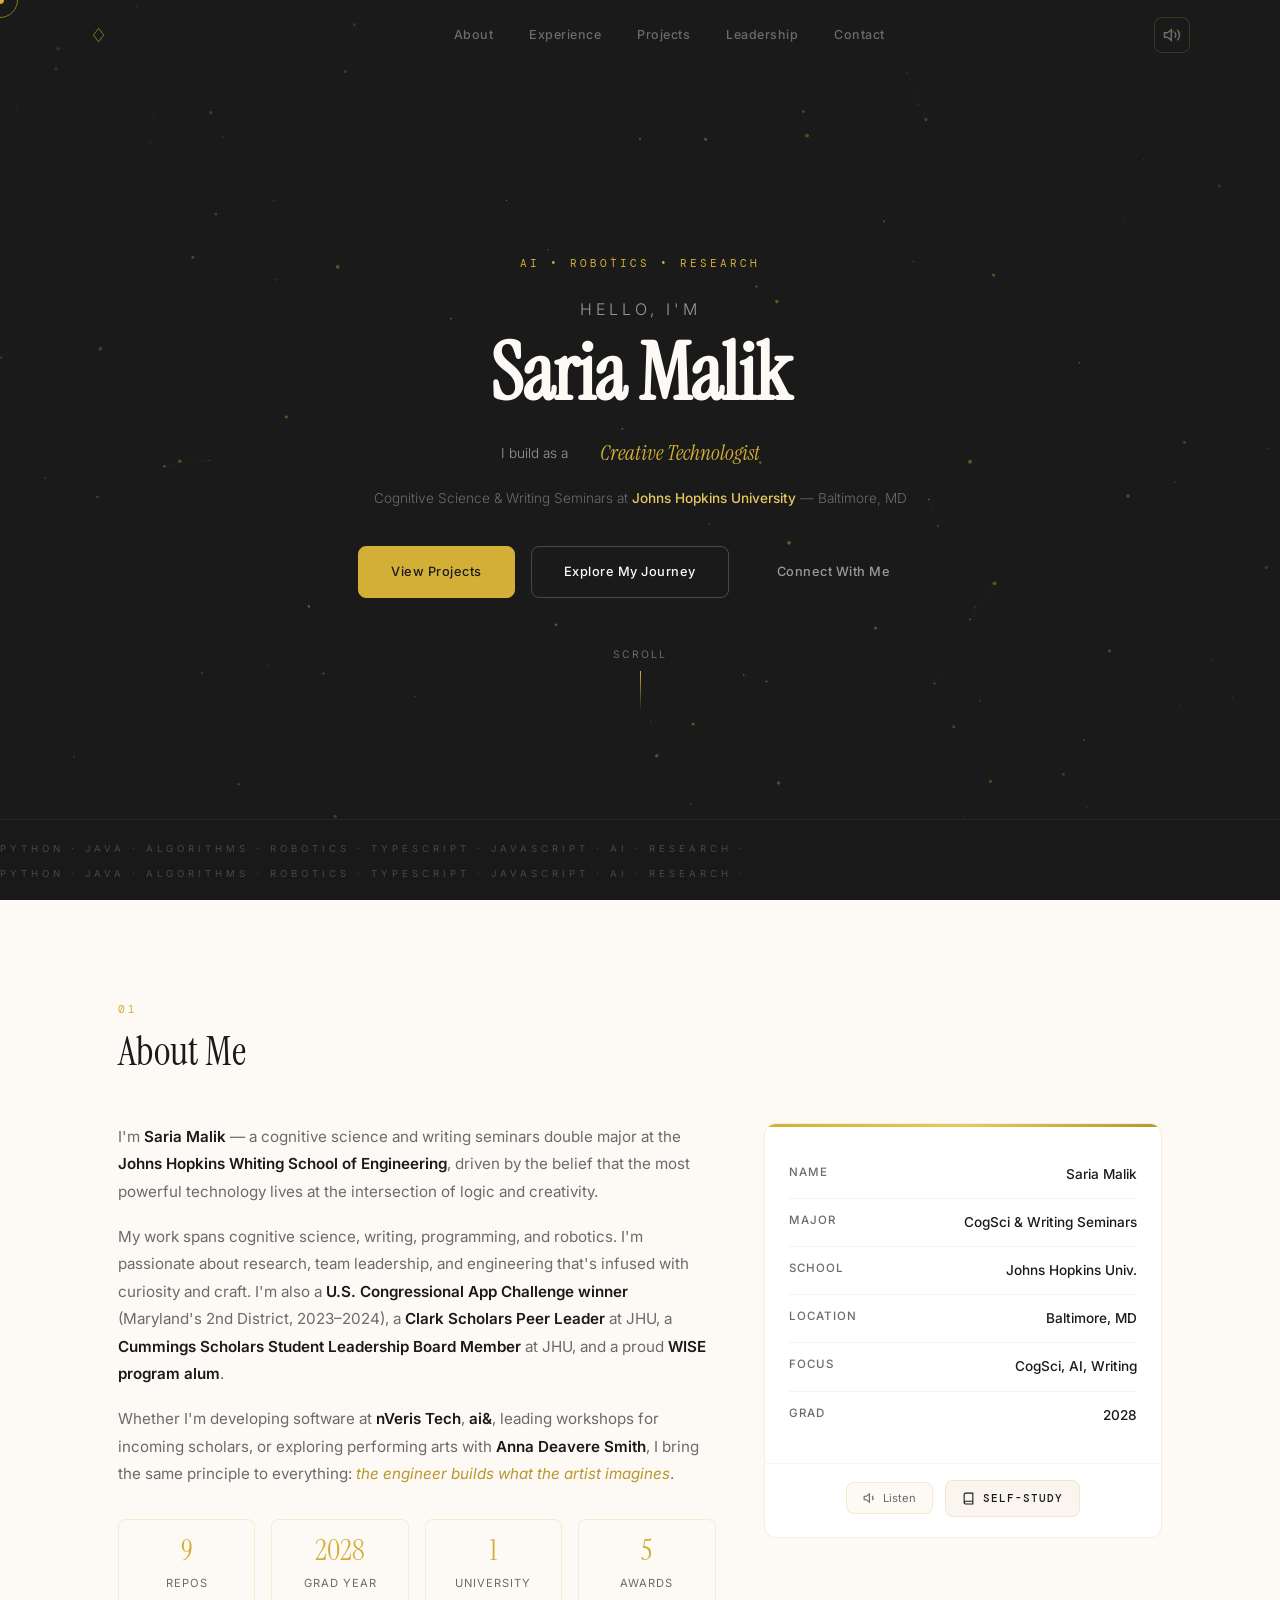
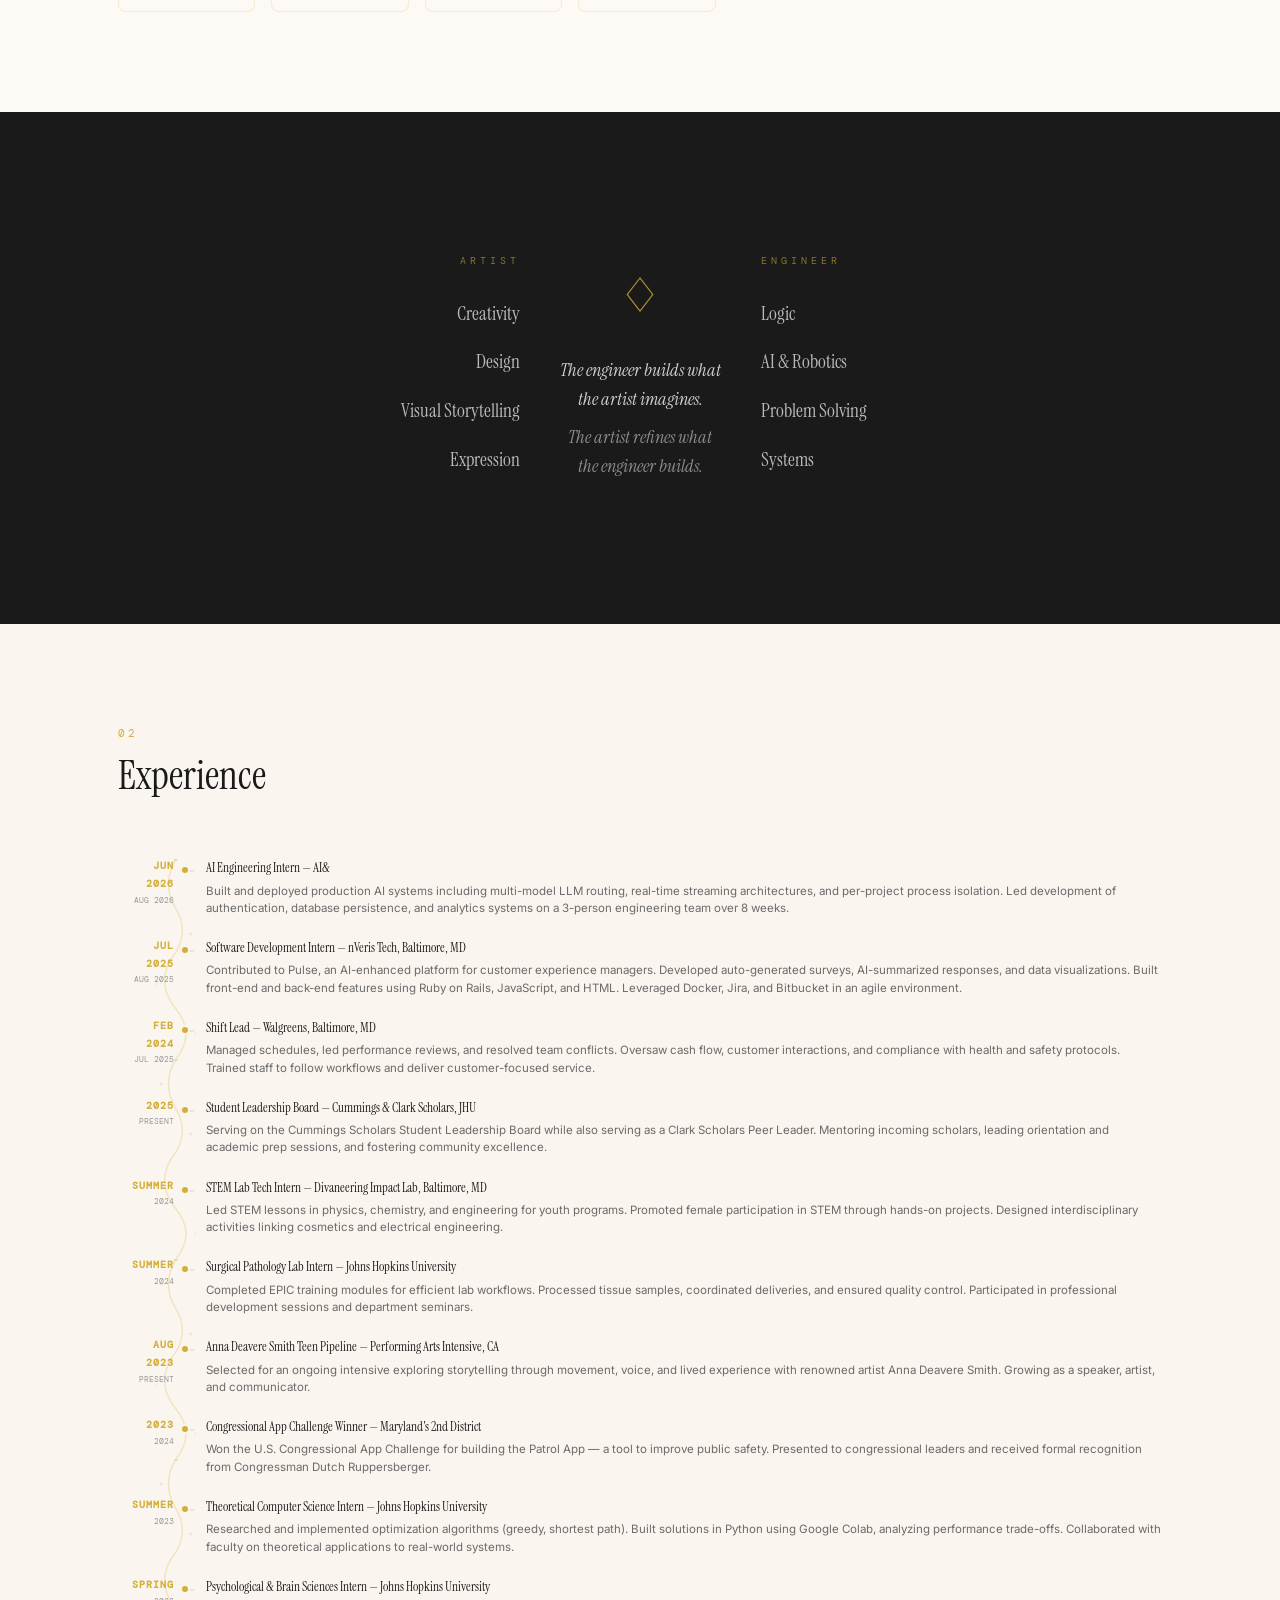
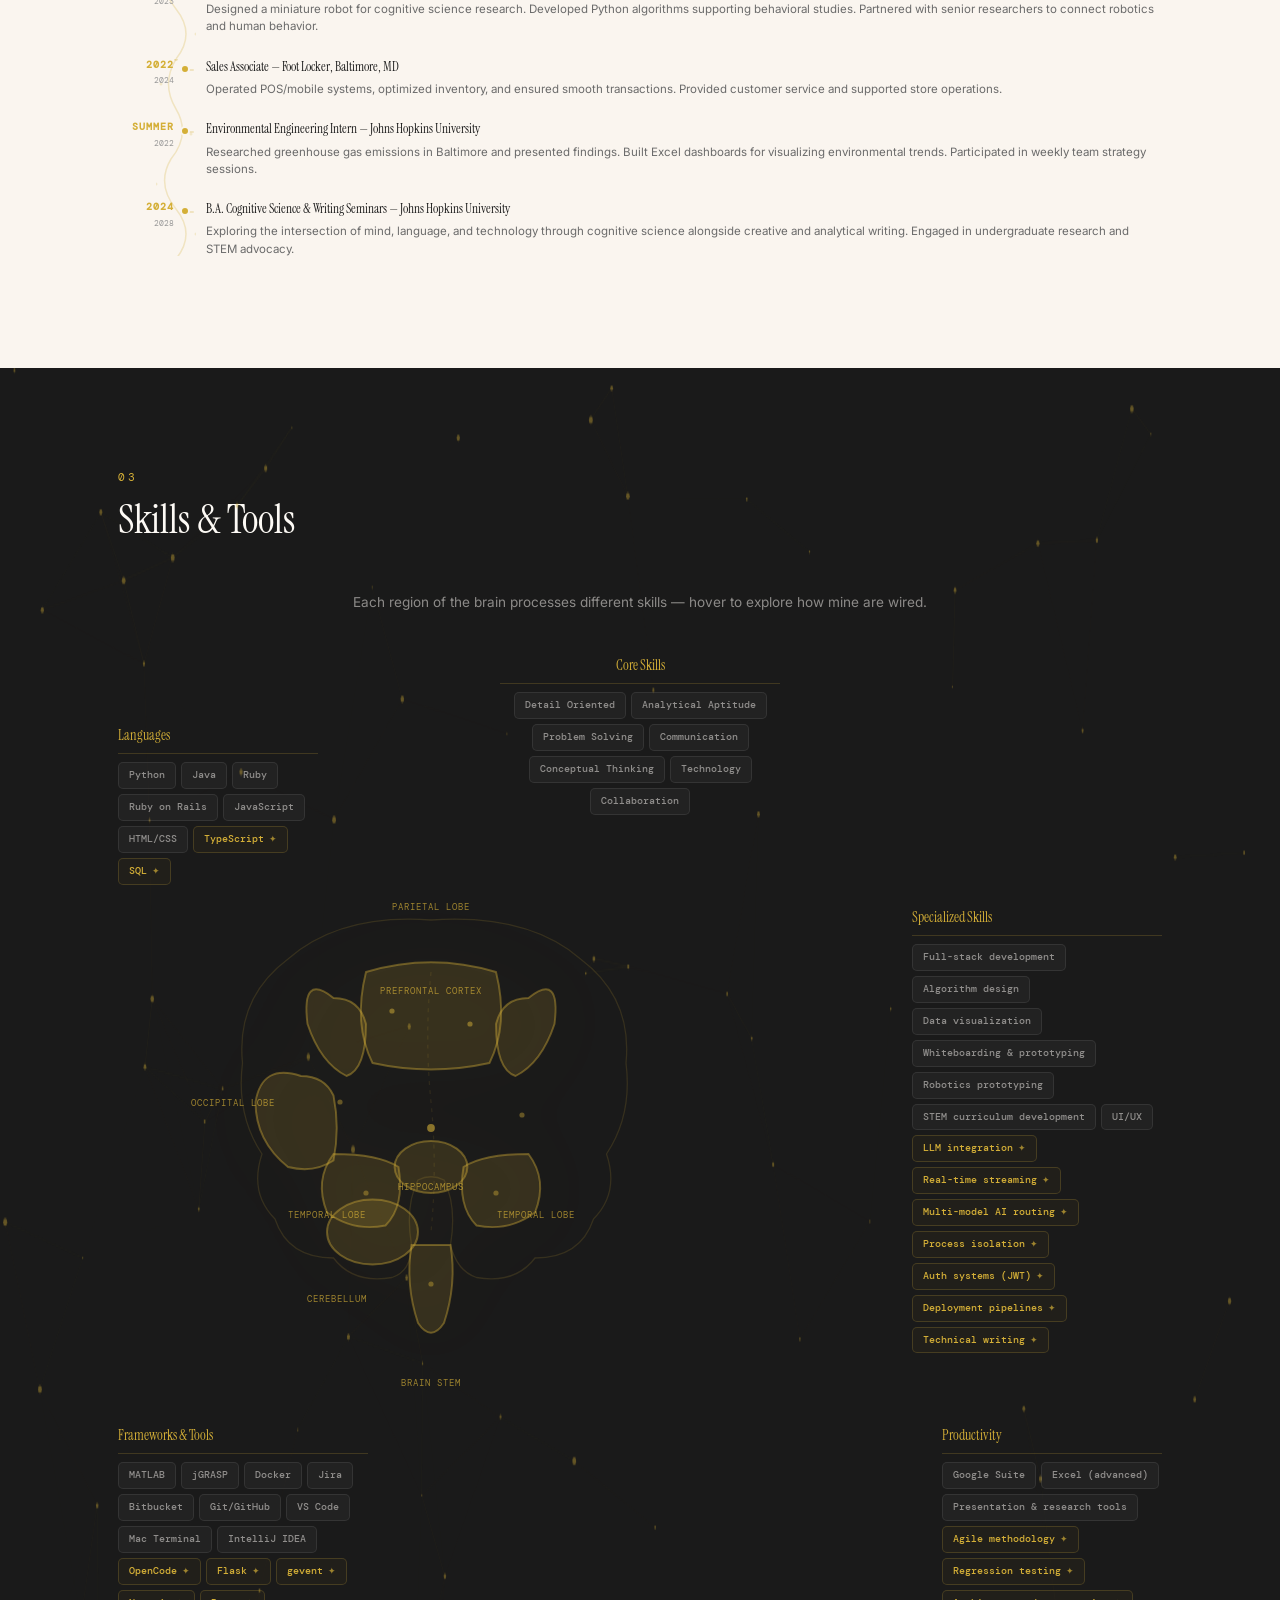
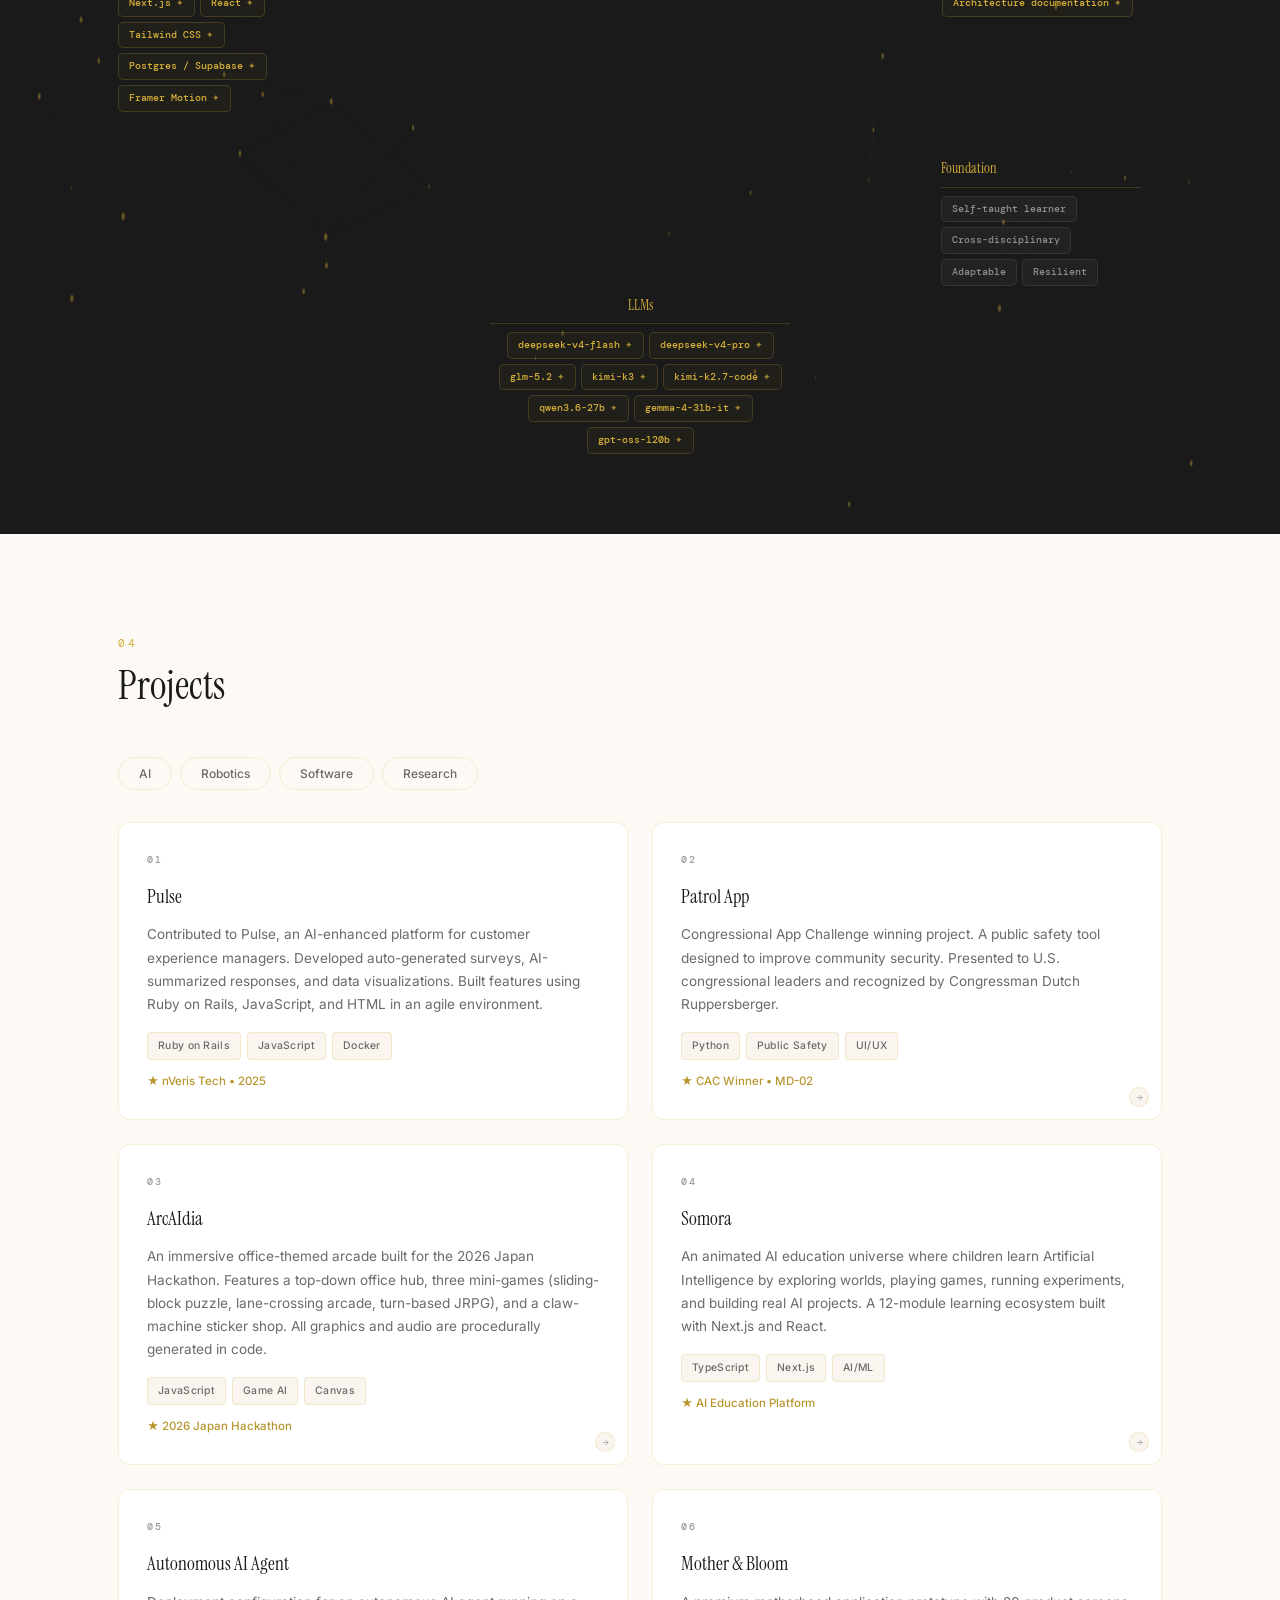
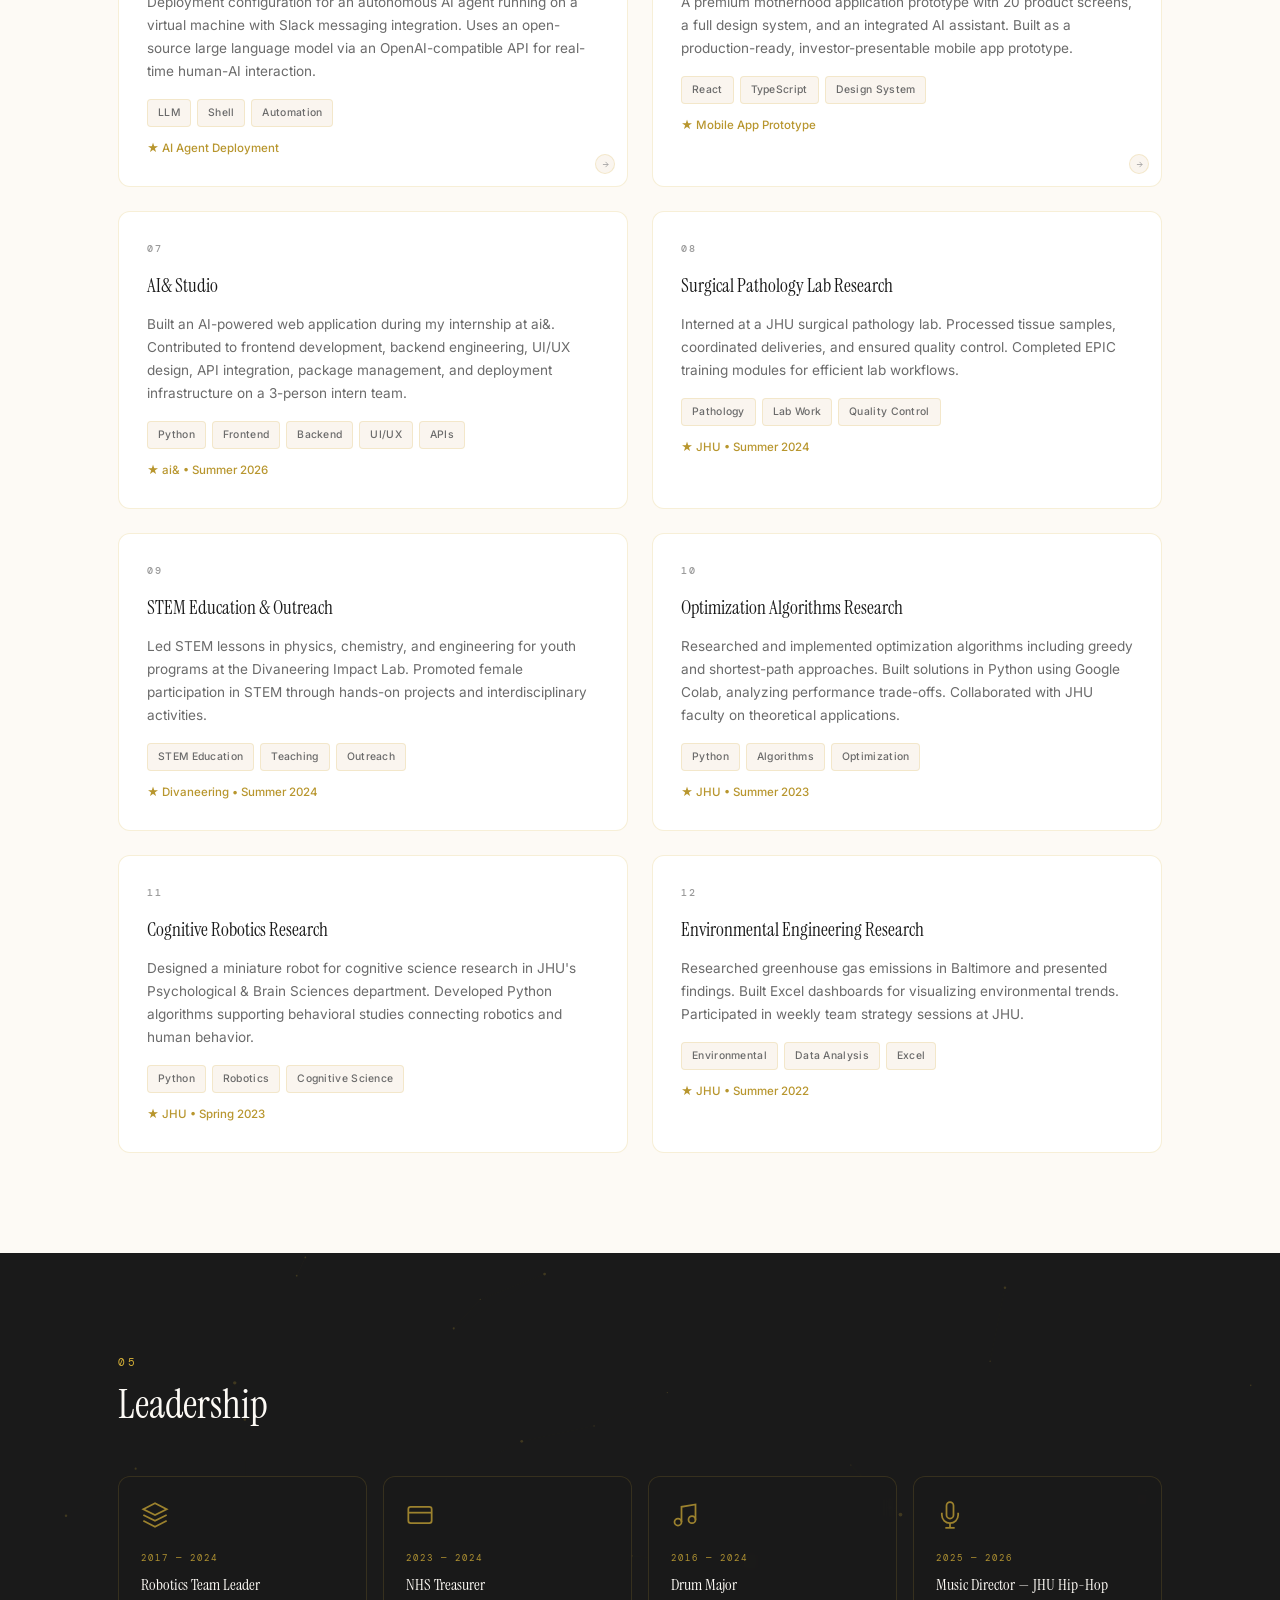
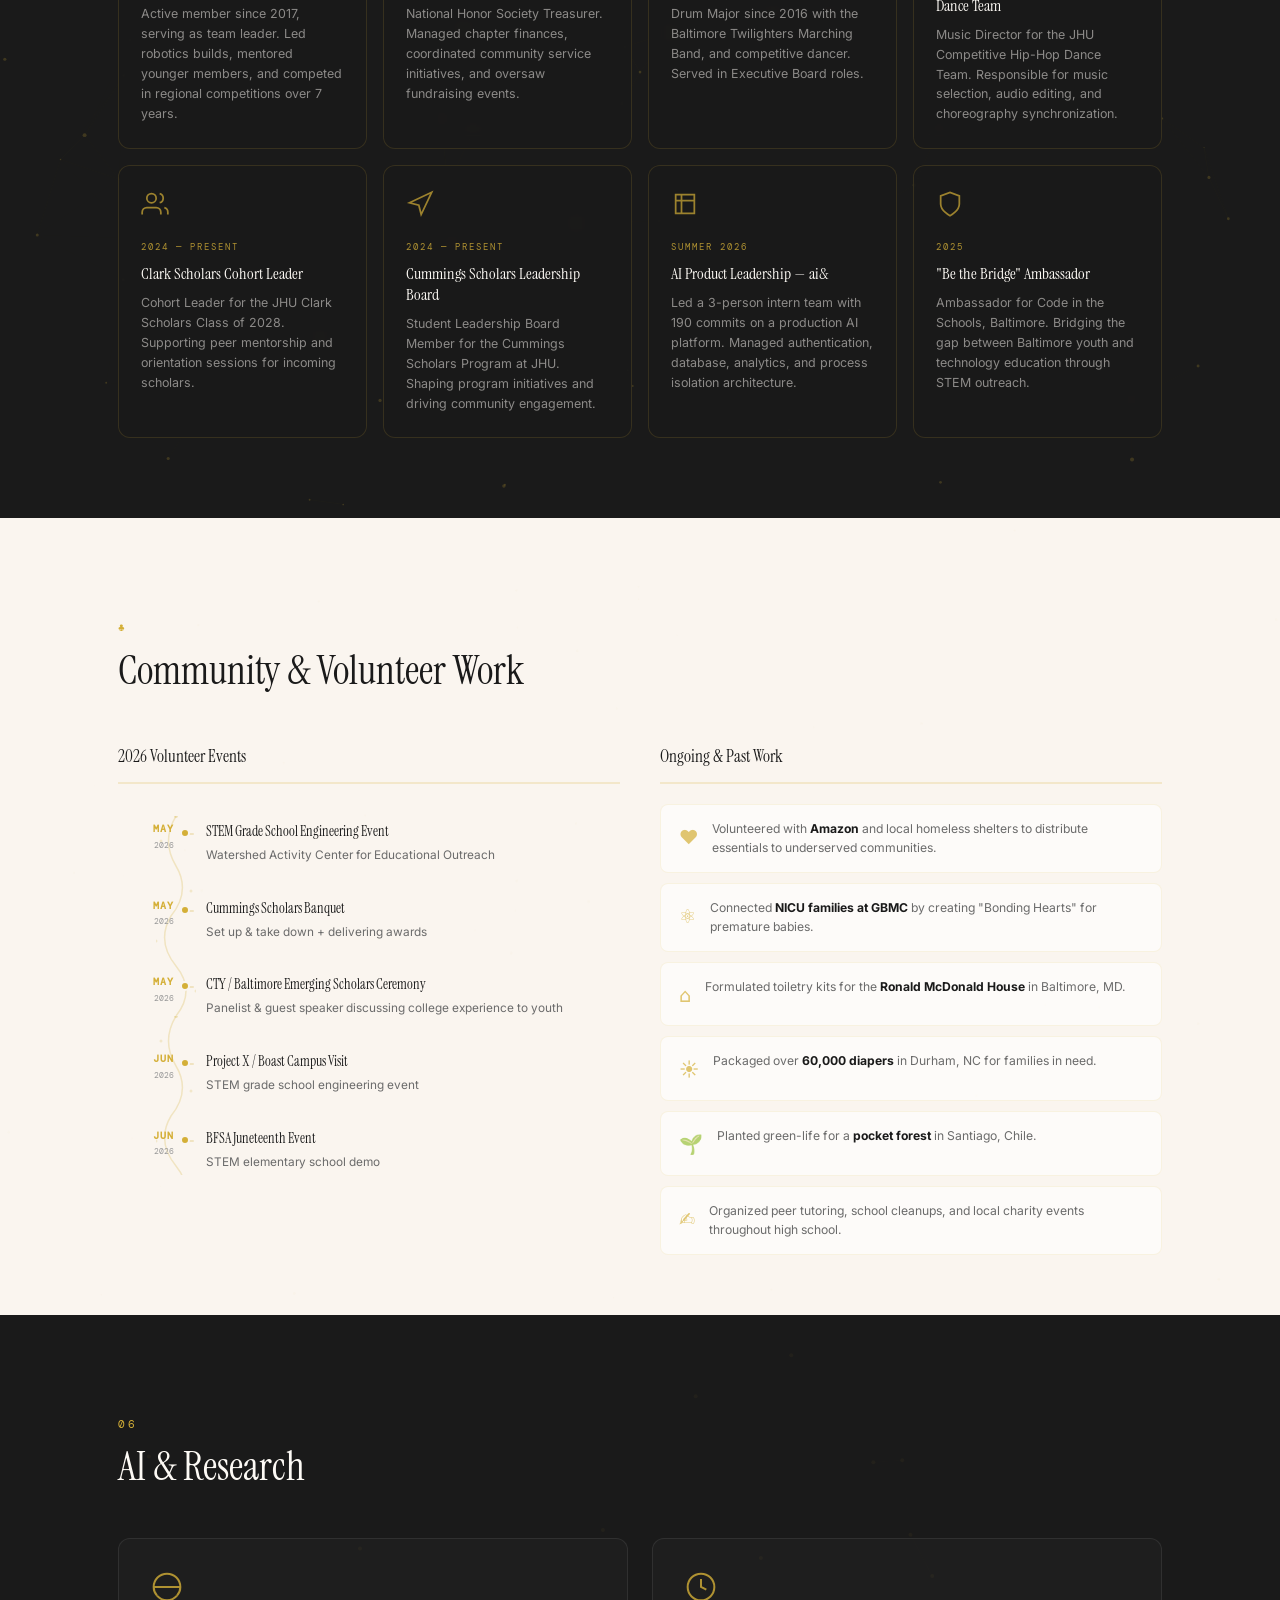
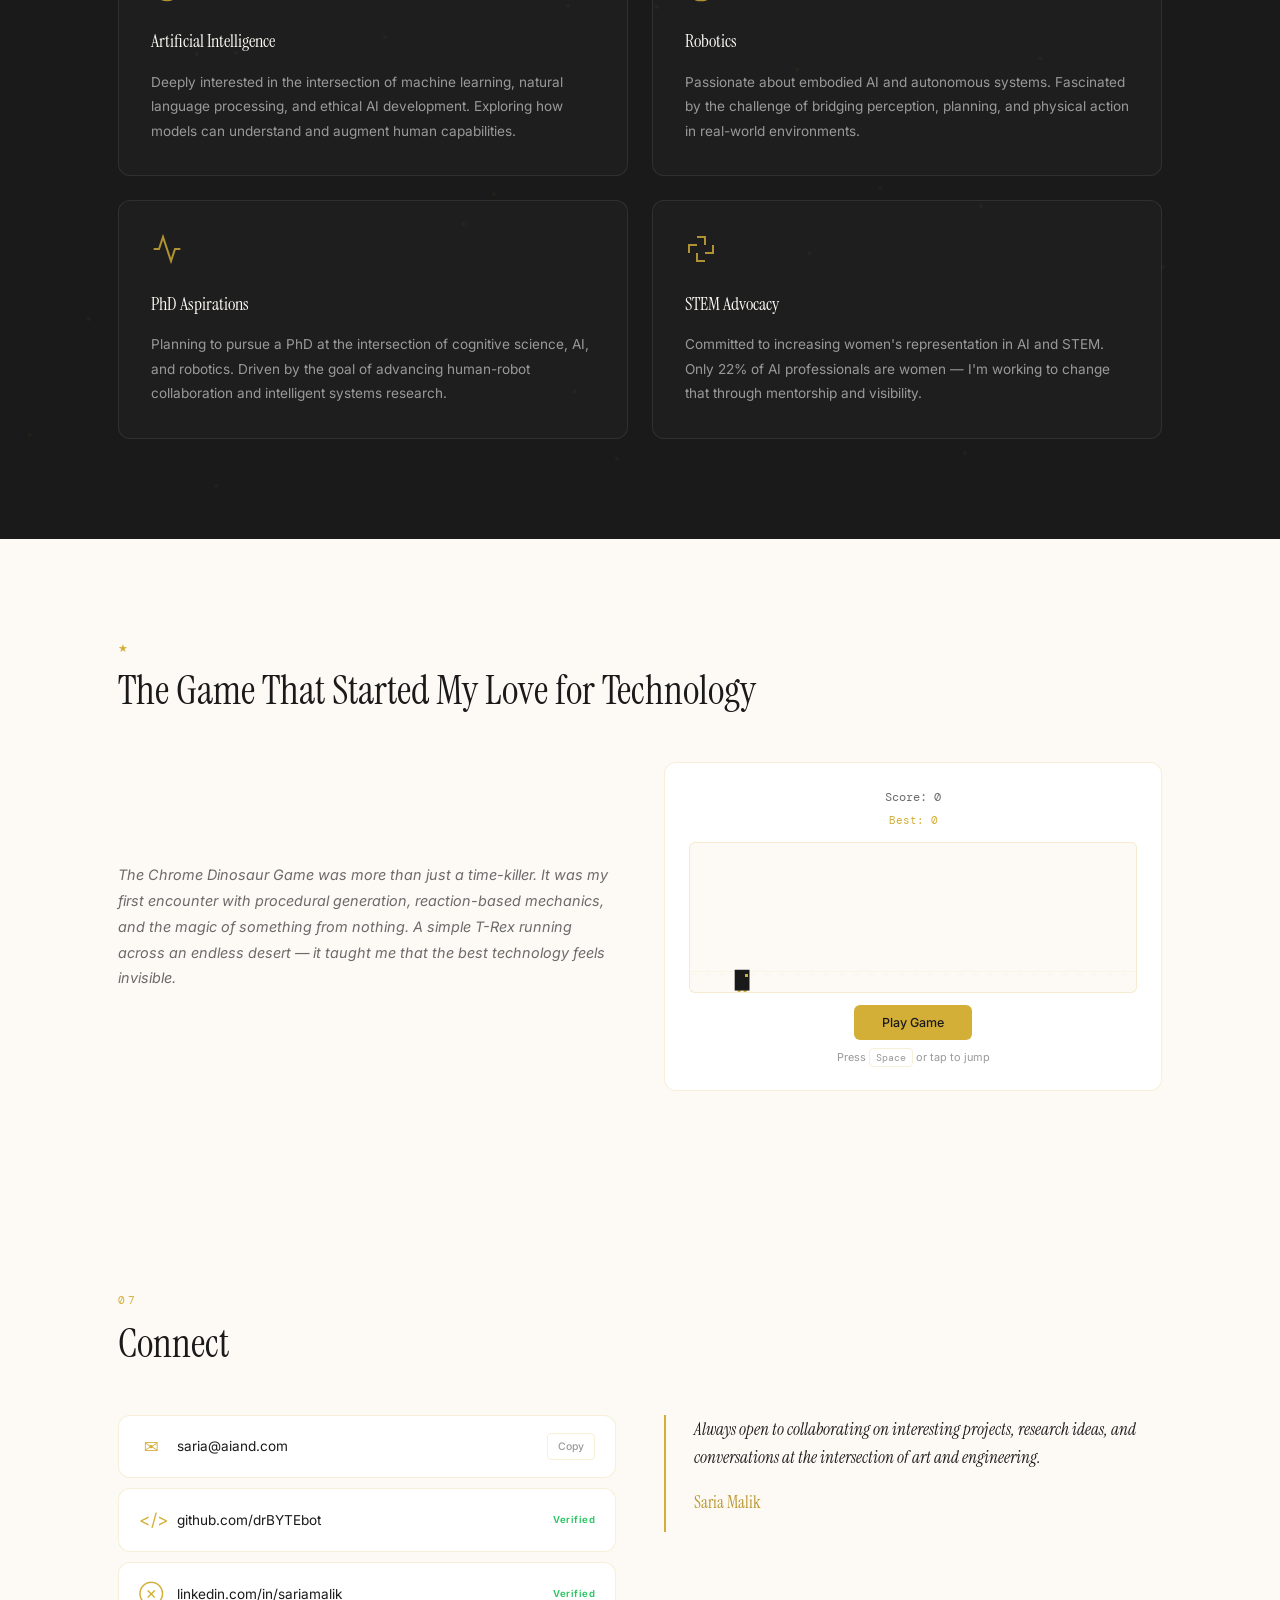
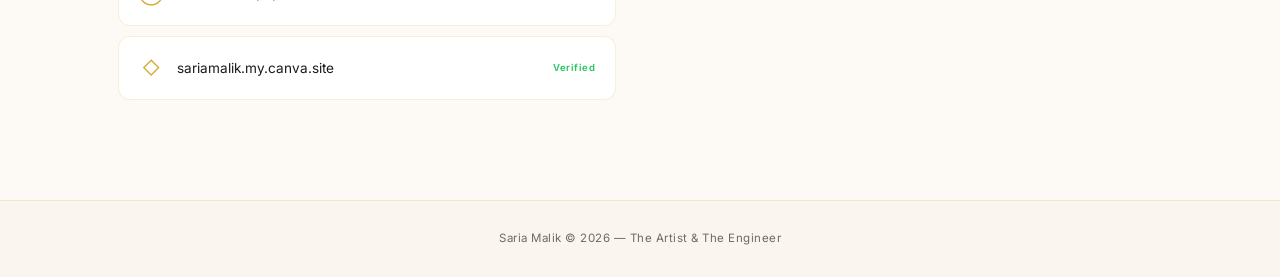
==== commit 6b14c2e1: "Move Productivity cluster to center-right next to Frameworks & Tools" ====
--- a/index.html
+++ b/index.html
@@ -496,8 +496,8 @@
           </div>
         </div>
 
-        <!-- Cerebellum: Productivity (bottom left) -->
-        <div class="brain-skills" data-region="cerebellum" style="bottom: 12%; left: 2%; max-width: 220px;">
+        <!-- Cerebellum: Productivity (center-right, next to Frameworks & Tools) -->
+        <div class="brain-skills" data-region="cerebellum" style="top: 55%; right: 0; max-width: 220px;">
           <div class="bs-title">Productivity</div>
           <div class="bs-tags">
             <span class="skill-tag">Google Suite</span>
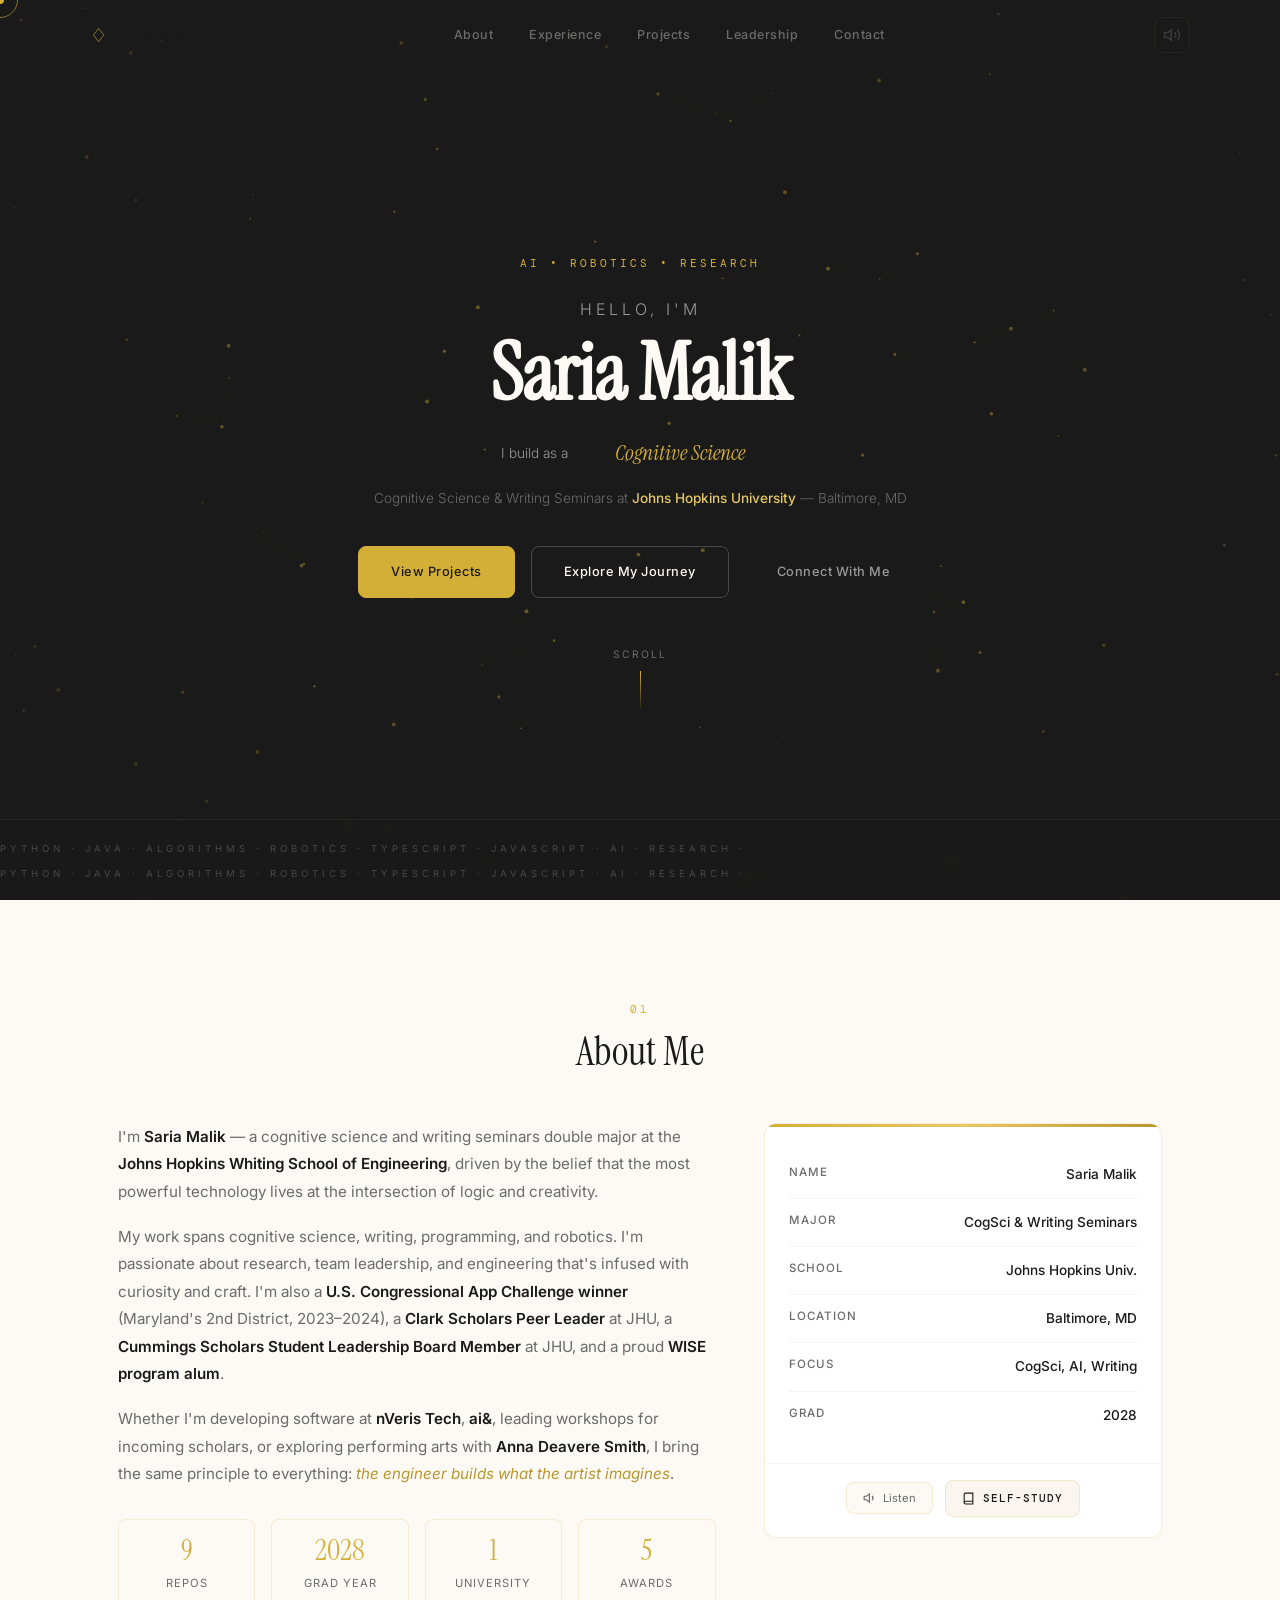
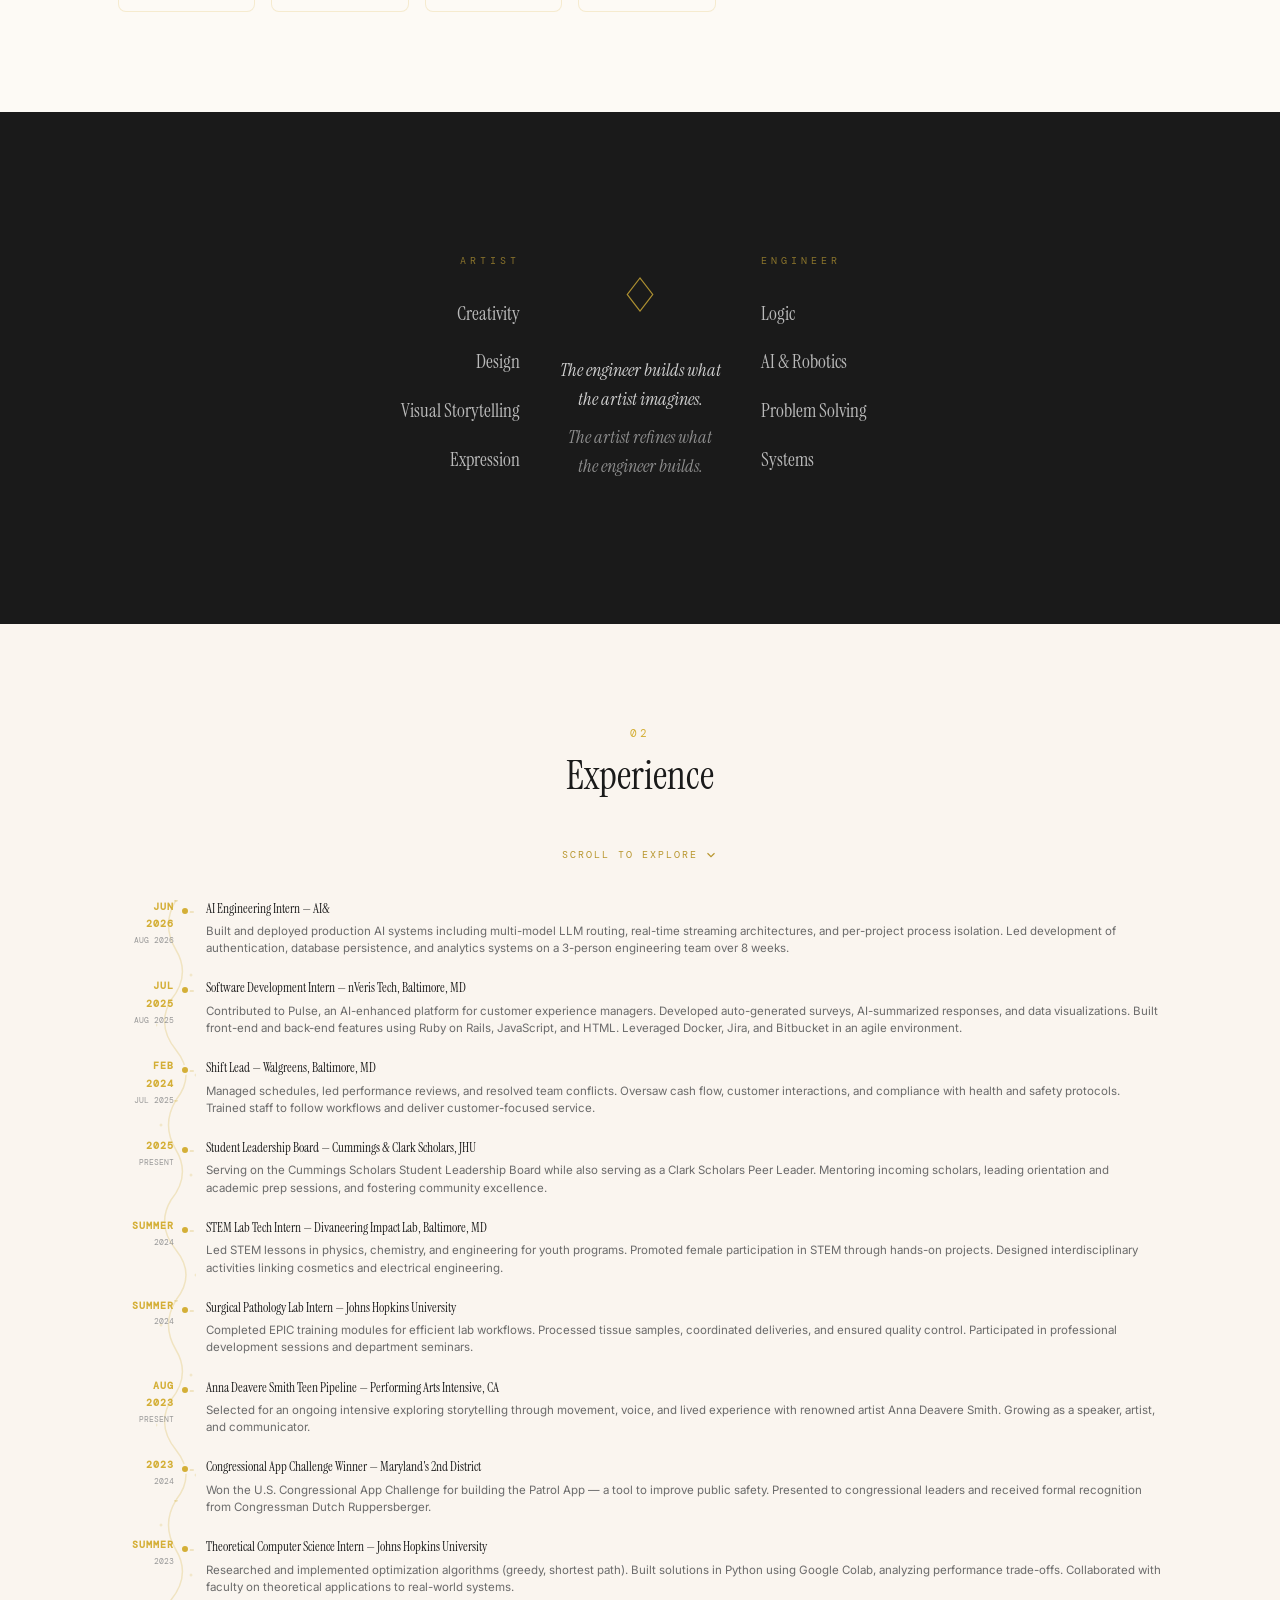
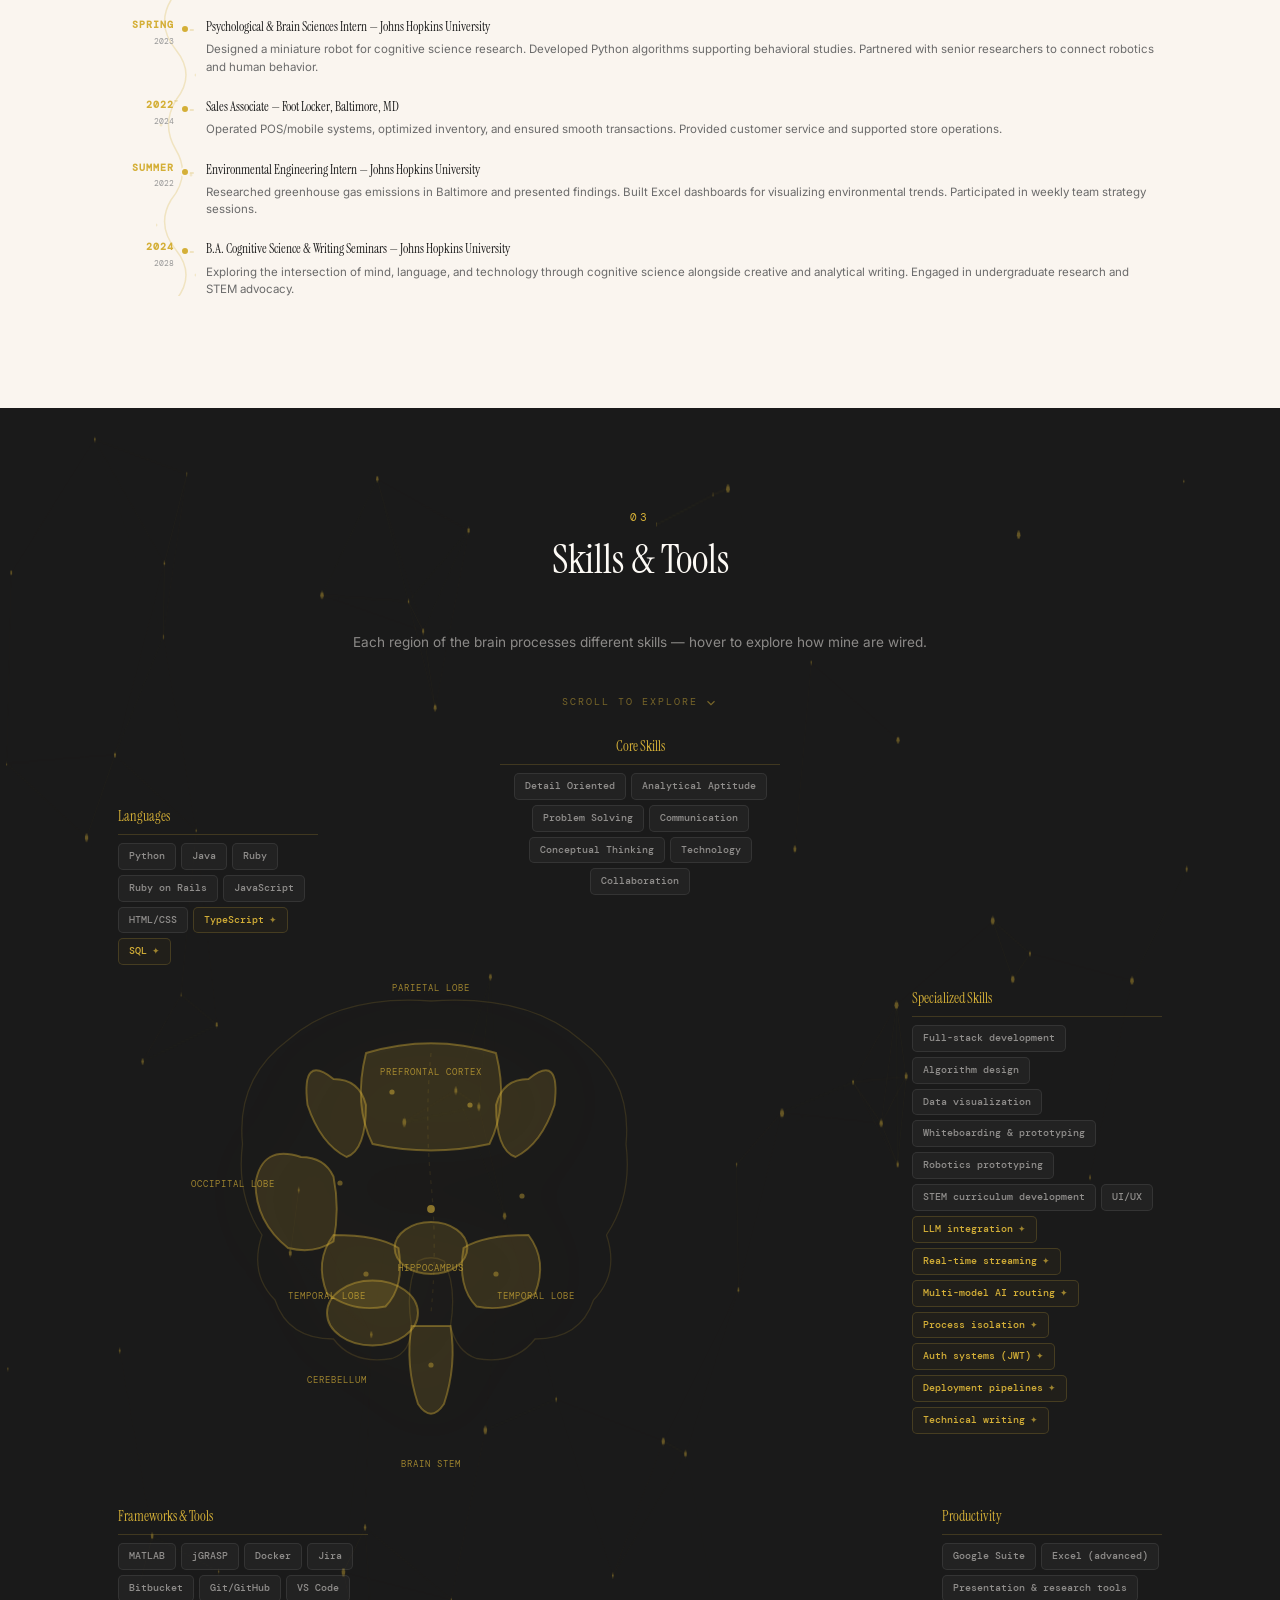
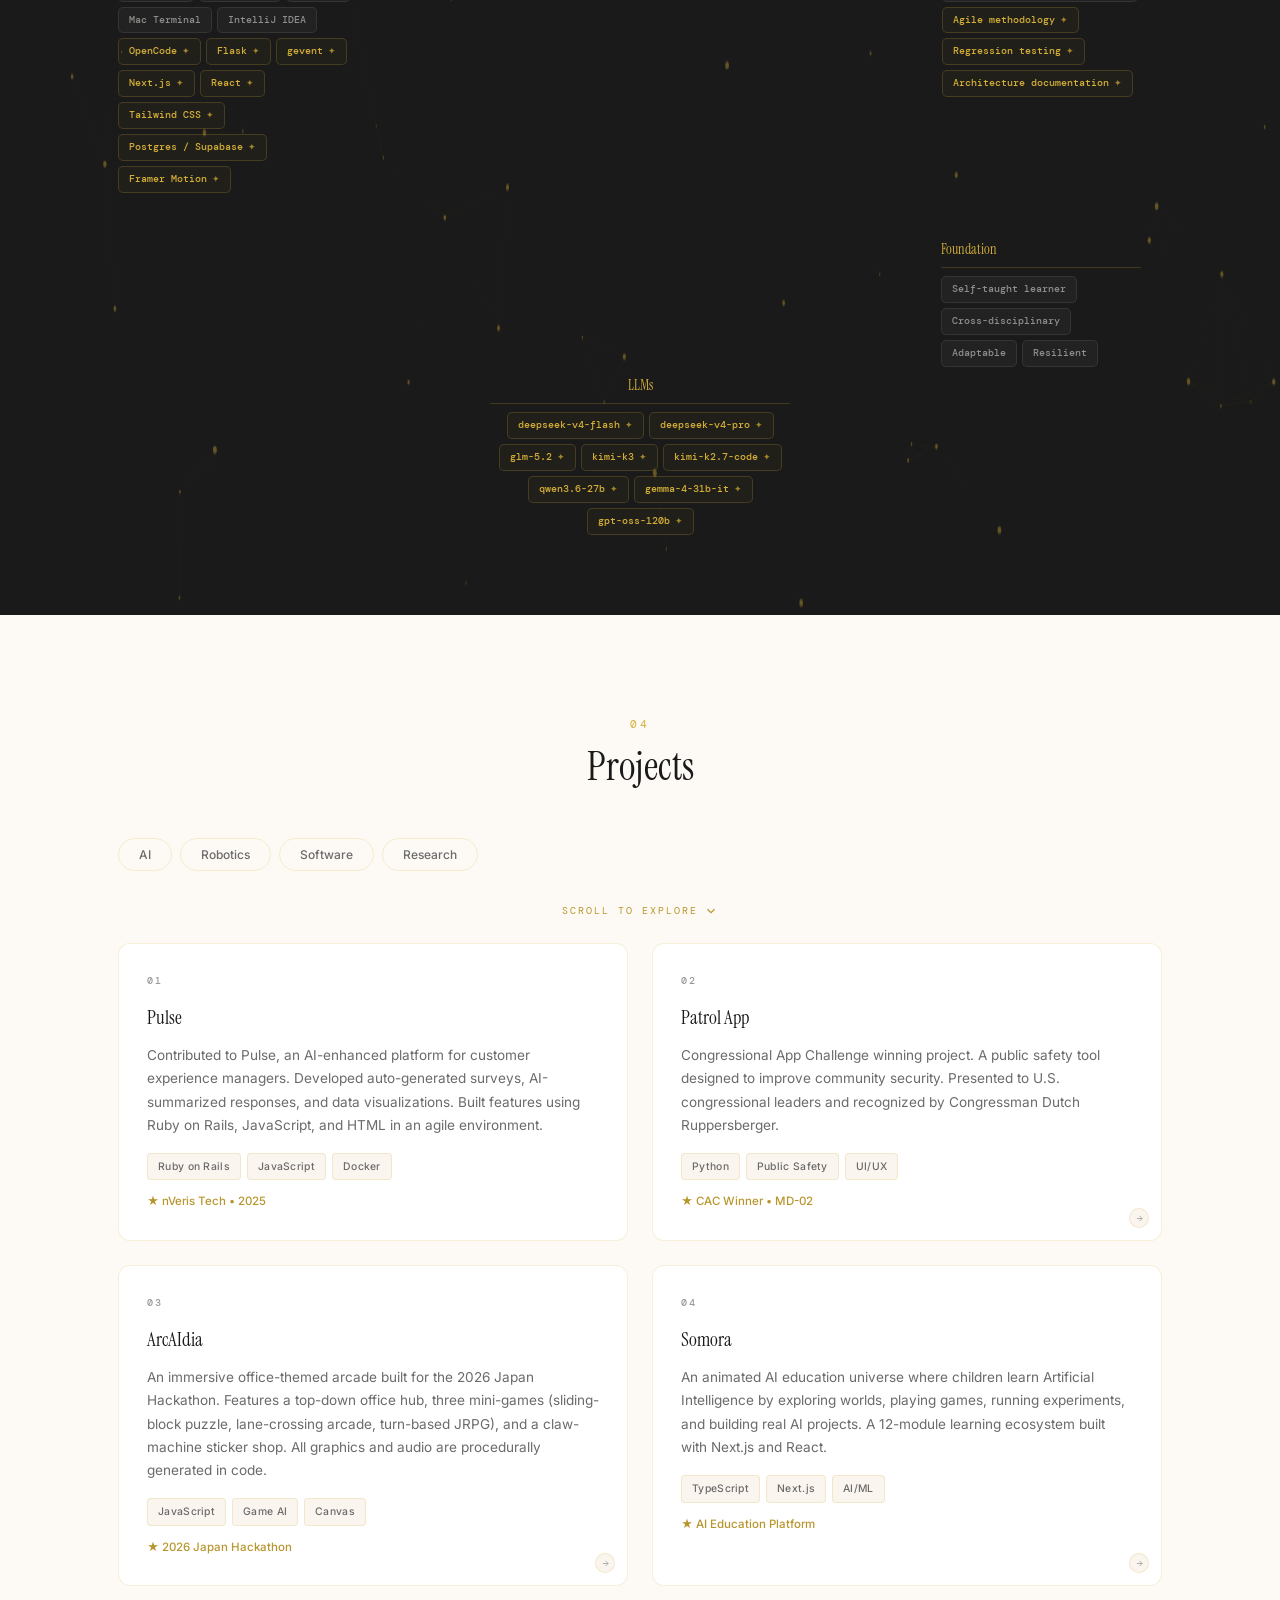
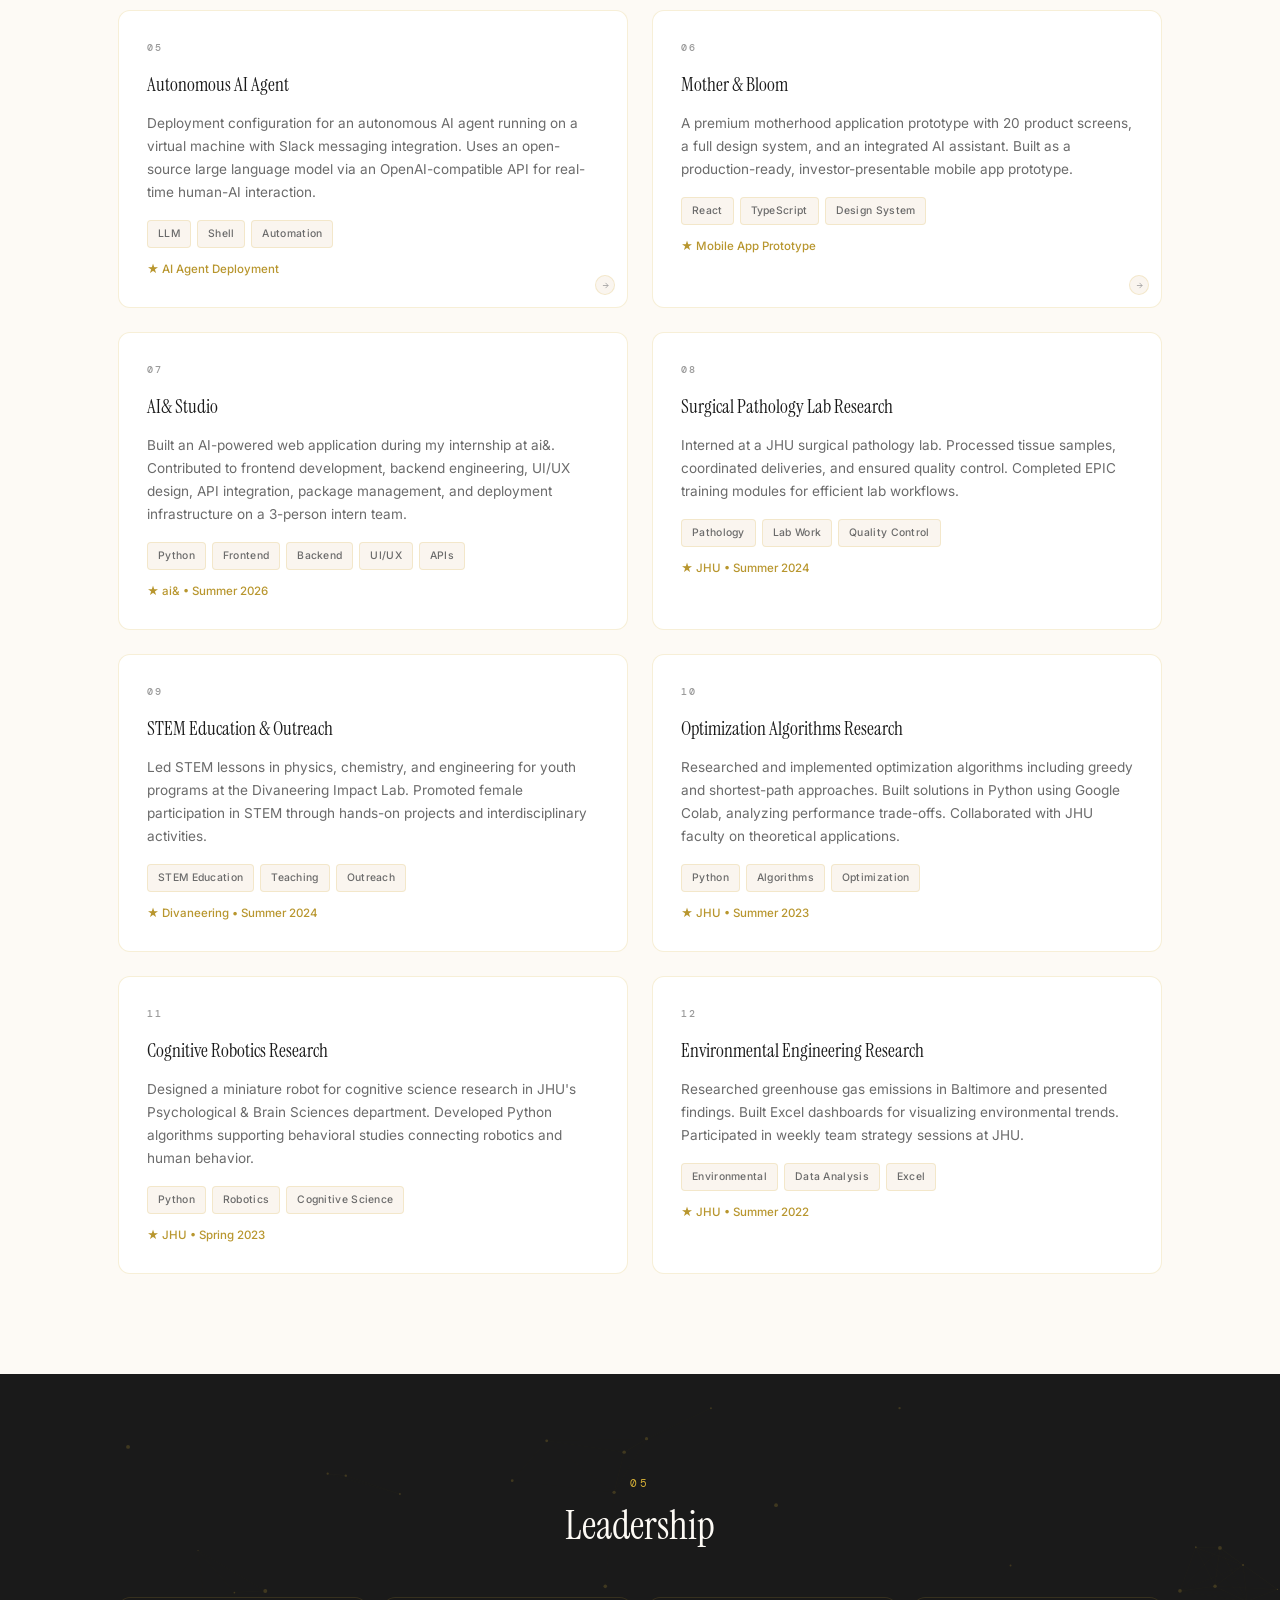
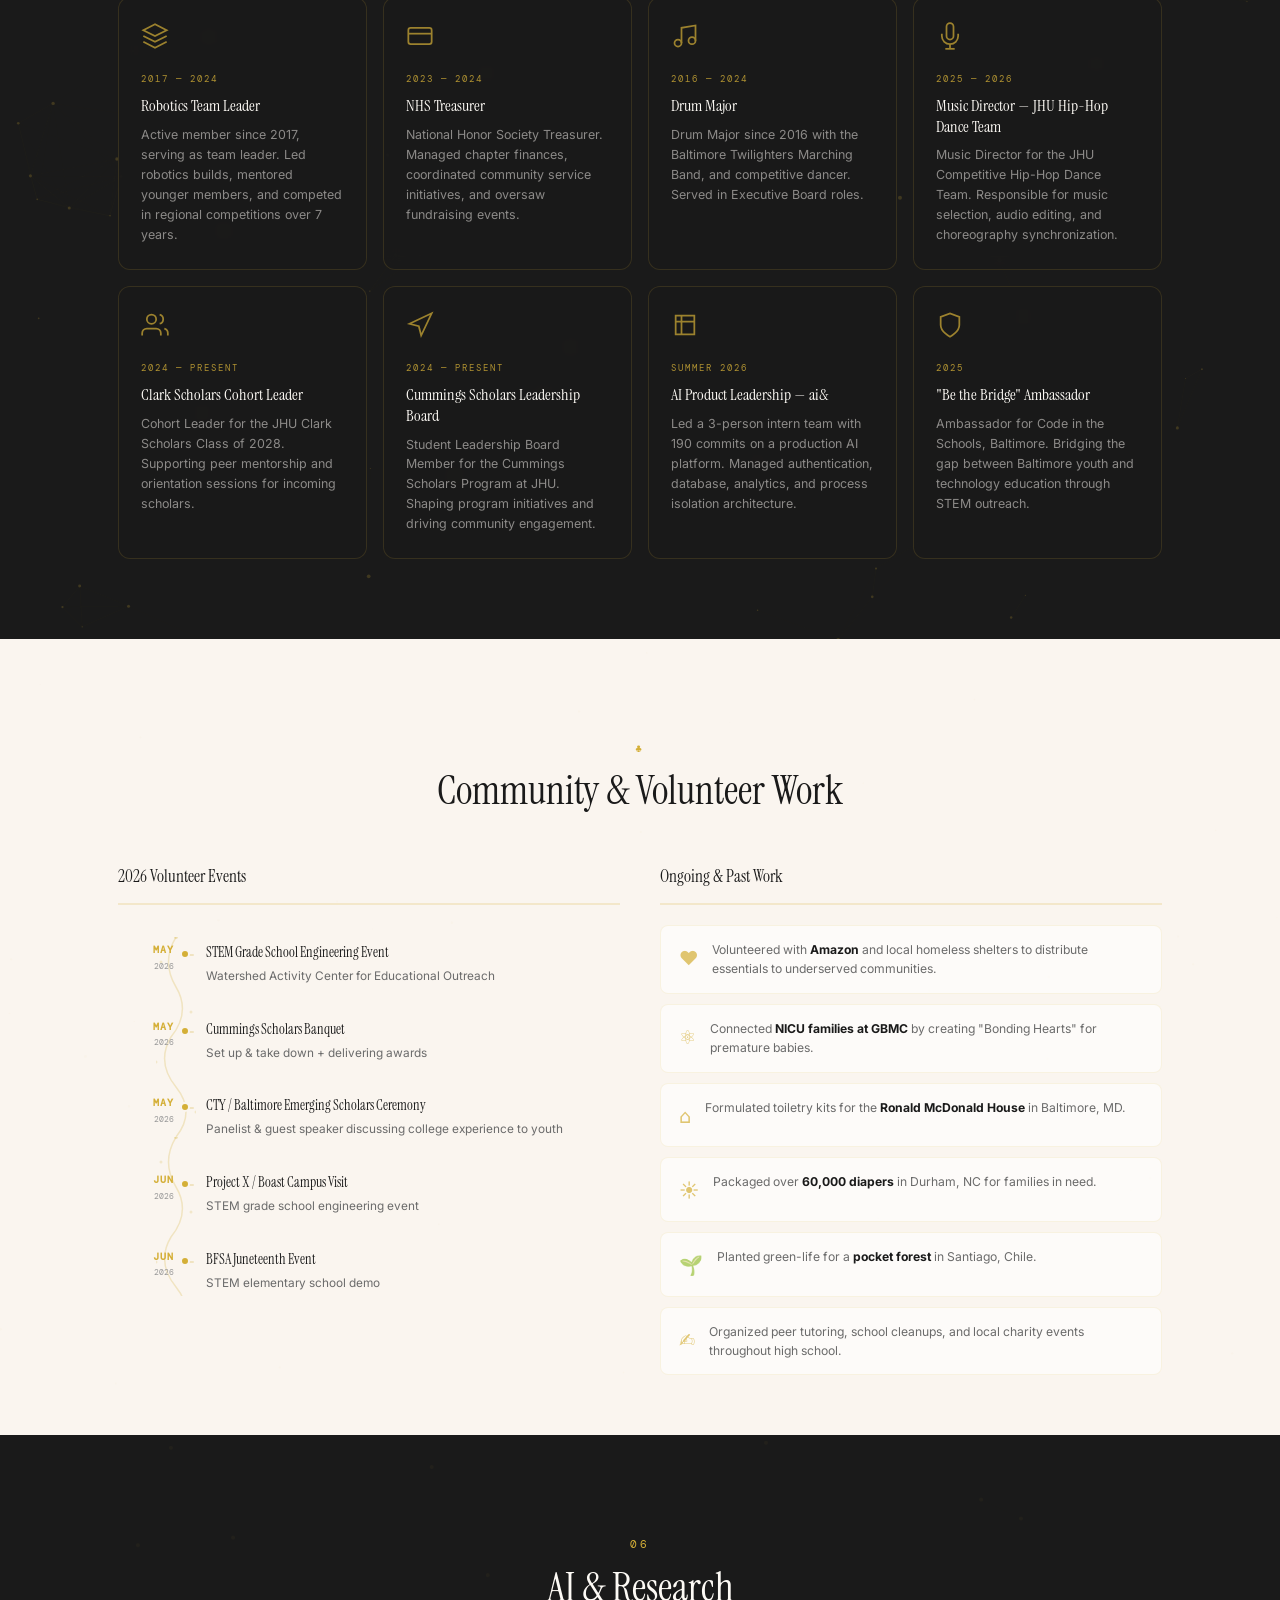
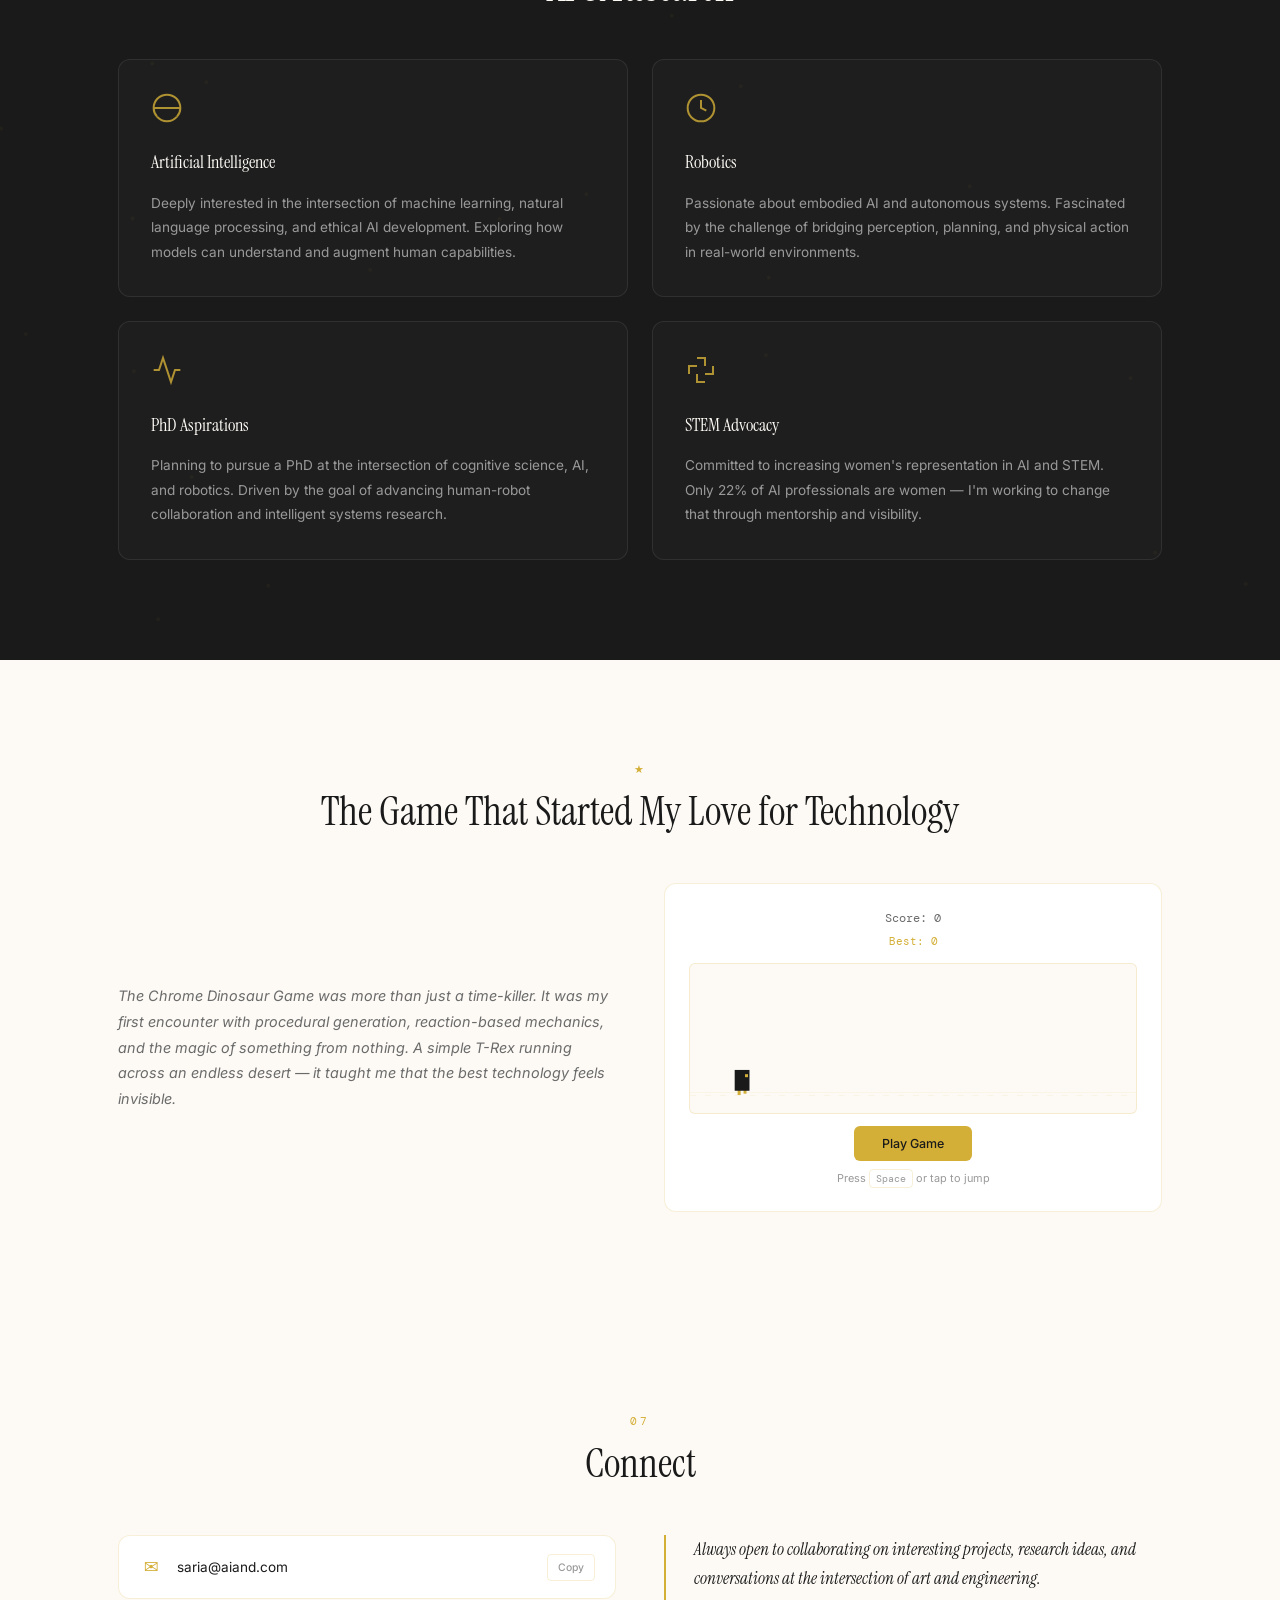
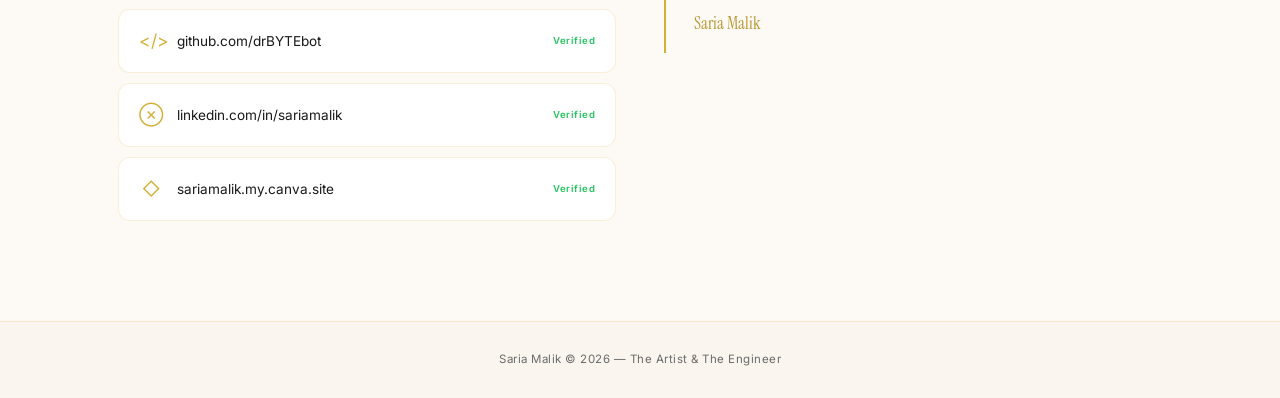
==== commit 7a9d6bdc: "Add 'Scroll to explore' hint to Experience, Skills, Projects sections - Animated bouncing chevron + " ====
--- a/index.html
+++ b/index.html
@@ -204,6 +204,7 @@
         <span class="section-number">02</span>
         <h2>Experience</h2>
       </div>
+      <p class="scroll-hint" data-reveal>Scroll to explore <svg width="14" height="14" viewBox="0 0 24 24" fill="none" stroke="currentColor" stroke-width="2"><path d="M6 9l6 6 6-6"/></svg></p>
       <div class="vol-events exp-timeline">
         <div class="vol-event" data-reveal>
           <div class="vol-date">
@@ -348,6 +349,7 @@
         <h2>Skills &amp; Tools</h2>
       </div>
       <p class="skills-intro" data-reveal>Each region of the brain processes different skills &mdash; hover to explore how mine are wired.</p>
+      <p class="scroll-hint" data-reveal>Scroll to explore <svg width="14" height="14" viewBox="0 0 24 24" fill="none" stroke="currentColor" stroke-width="2"><path d="M6 9l6 6 6-6"/></svg></p>
 
       <div class="brain-wrapper" data-reveal>
         <!-- SVG Brain -->
@@ -645,6 +647,7 @@
         <button class="filter-btn" data-filter="software">Software</button>
         <button class="filter-btn" data-filter="research">Research</button>
       </div>
+      <p class="scroll-hint" data-reveal>Scroll to explore <svg width="14" height="14" viewBox="0 0 24 24" fill="none" stroke="currentColor" stroke-width="2"><path d="M6 9l6 6 6-6"/></svg></p>
       <div class="project-grid">
         <div class="project-card" data-category="software" data-reveal>
           <div class="pc-num">01</div>
--- a/build.css
+++ b/build.css
@@ -262,6 +262,7 @@
 /* ===== SECTION HEADER ===== */
 .section-header {
   margin-bottom: 48px;
+  text-align: center;
 }
 .section-number {
   font-family: var(--font-mono);
@@ -278,6 +279,44 @@
   font-weight: 400;
   color: var(--text);
   line-height: 1.2;
+}
+.section-header h3 {
+  text-align: center;
+}
+
+/* Scroll to explore hint */
+.scroll-hint {
+  display: flex;
+  align-items: center;
+  justify-content: center;
+  gap: 6px;
+  font-family: var(--font-mono);
+  font-size: 0.6rem;
+  color: var(--gold-dim);
+  letter-spacing: 2px;
+  text-transform: uppercase;
+  margin-bottom: 24px;
+  opacity: 0.6;
+  animation: scrollBounce 2s ease-in-out infinite;
+}
+.scroll-hint svg {
+  animation: scrollChevron 2s ease-in-out infinite;
+}
+@keyframes scrollBounce {
+  0%, 100% { opacity: 0.4; }
+  50% { opacity: 0.8; }
+}
+@keyframes scrollChevron {
+  0%, 100% { transform: translateY(0); }
+  50% { transform: translateY(3px); }
+}
+/* Dark section variants */
+#skills .scroll-hint,
+#leadership .scroll-hint {
+  color: rgba(212,175,55,0.5);
+}
+#community .scroll-hint {
+  color: var(--gold-dim);
 }
 
 /* ===== REVEAL ANIMATION ===== */
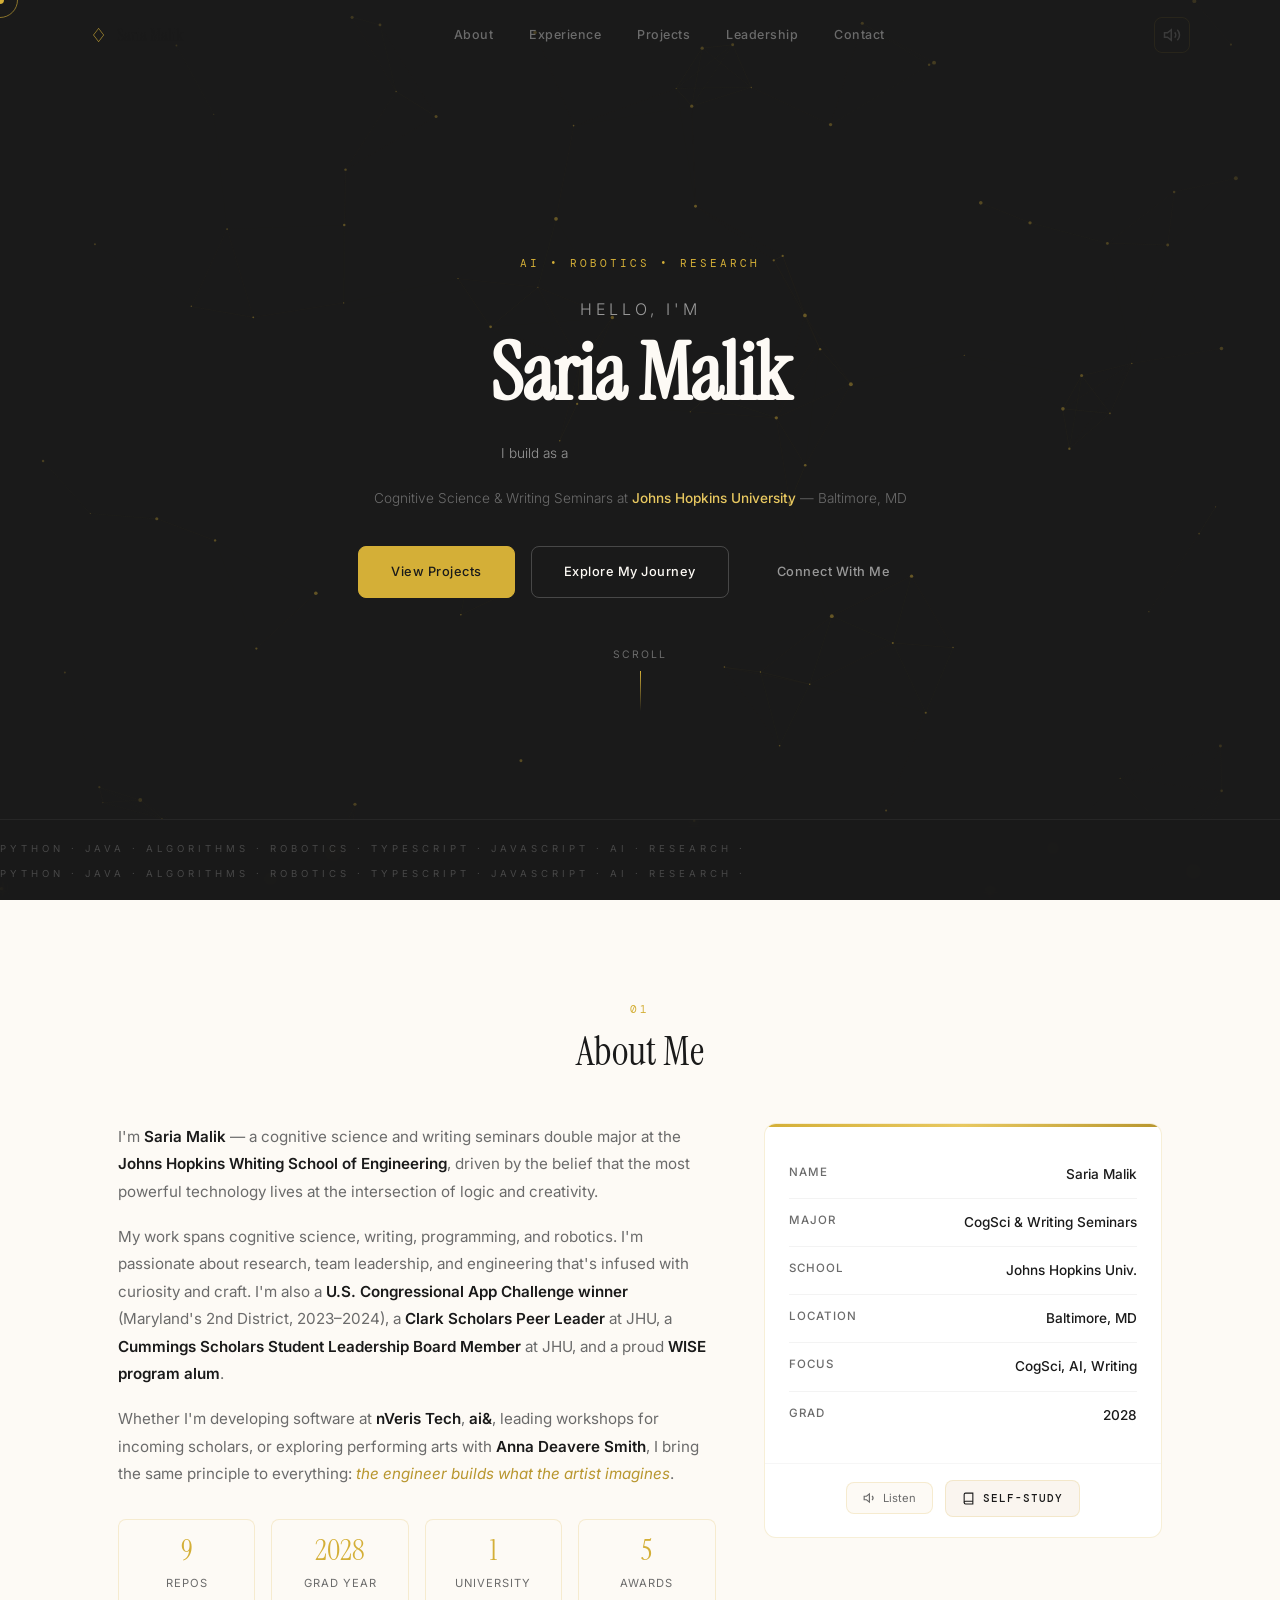
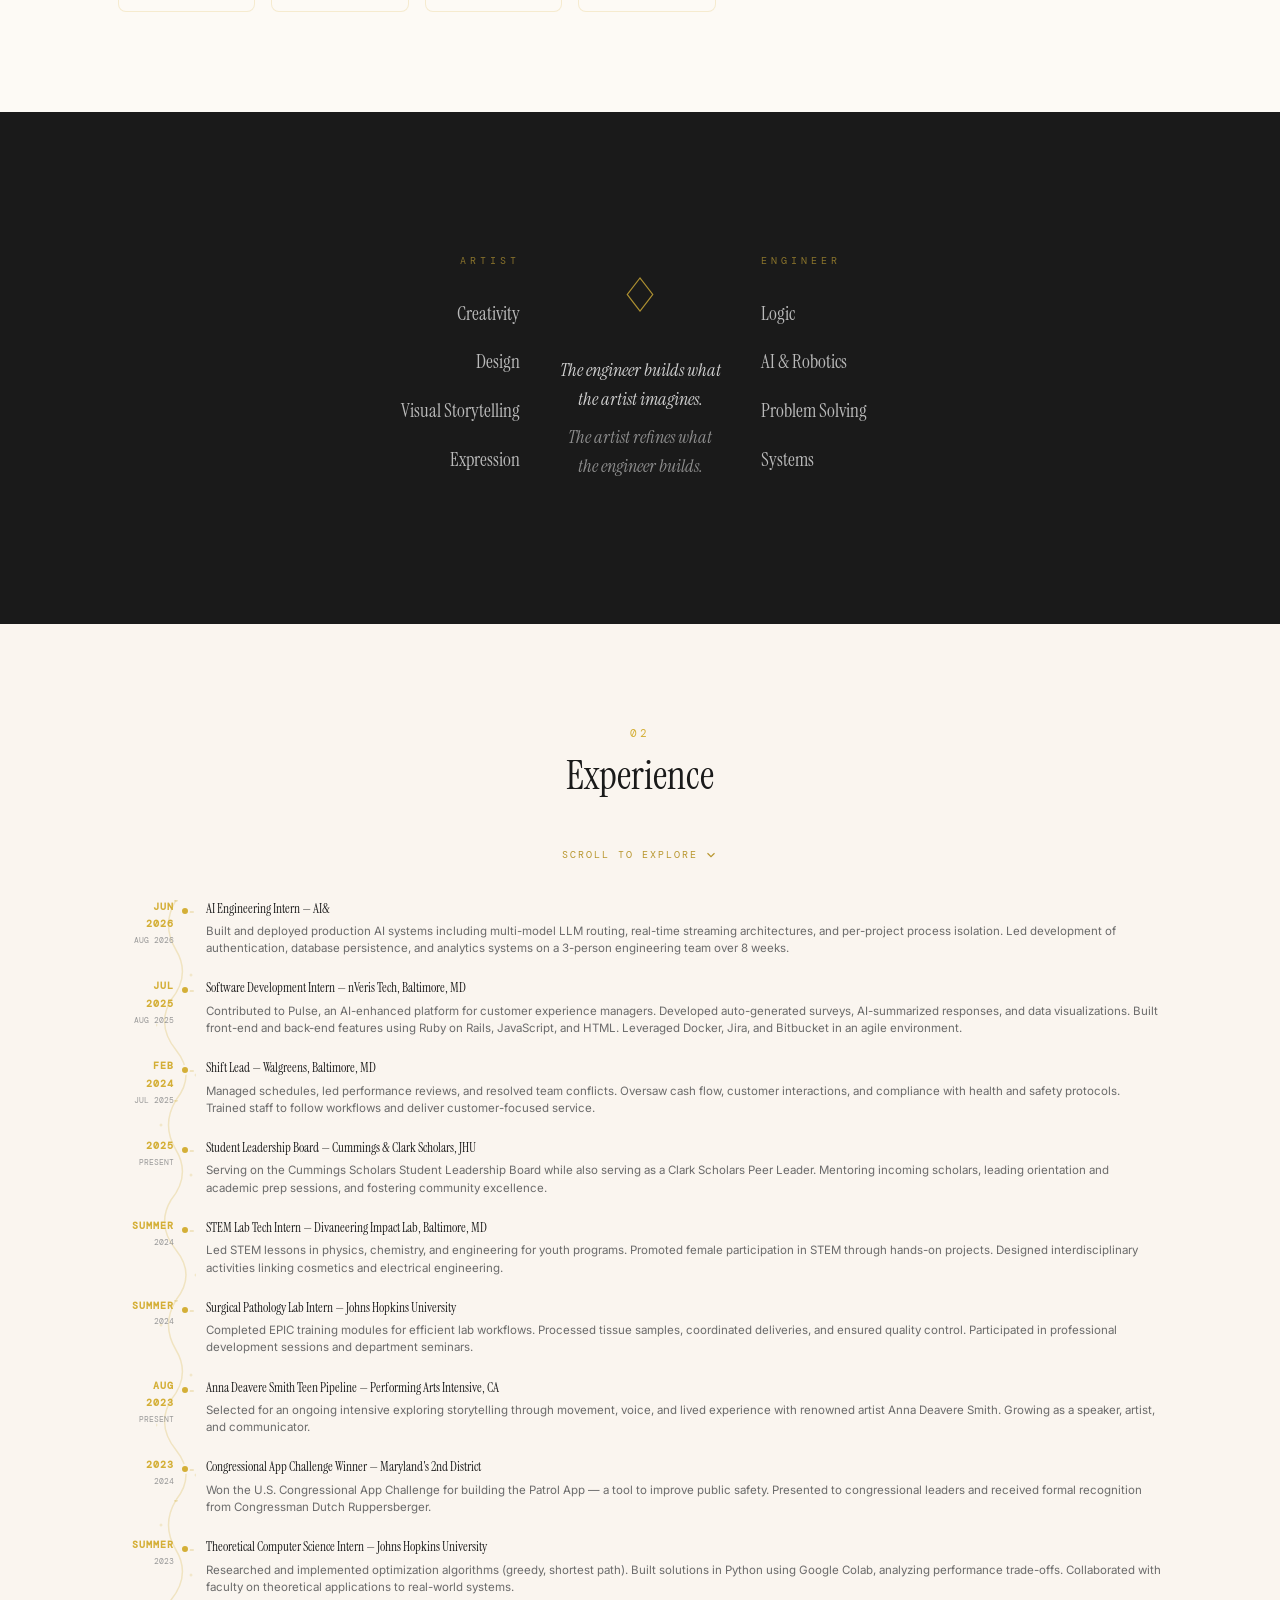
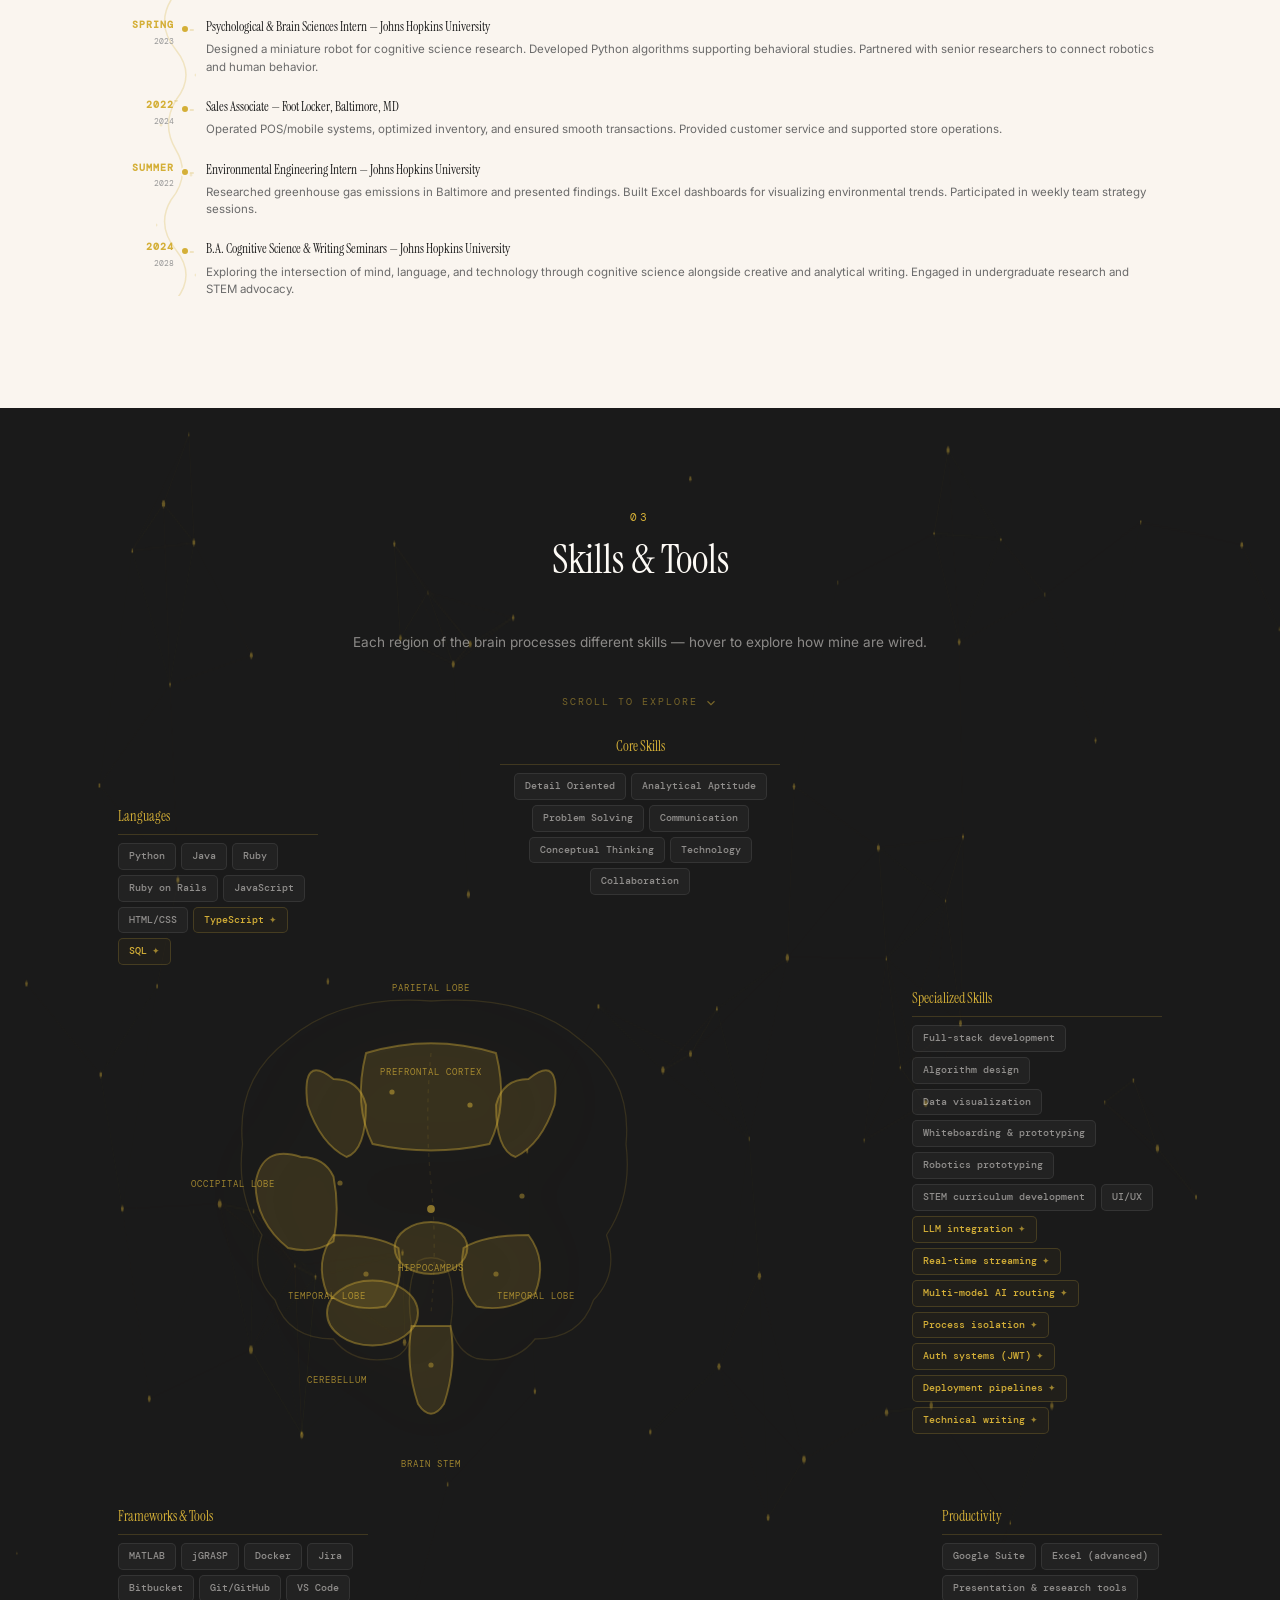
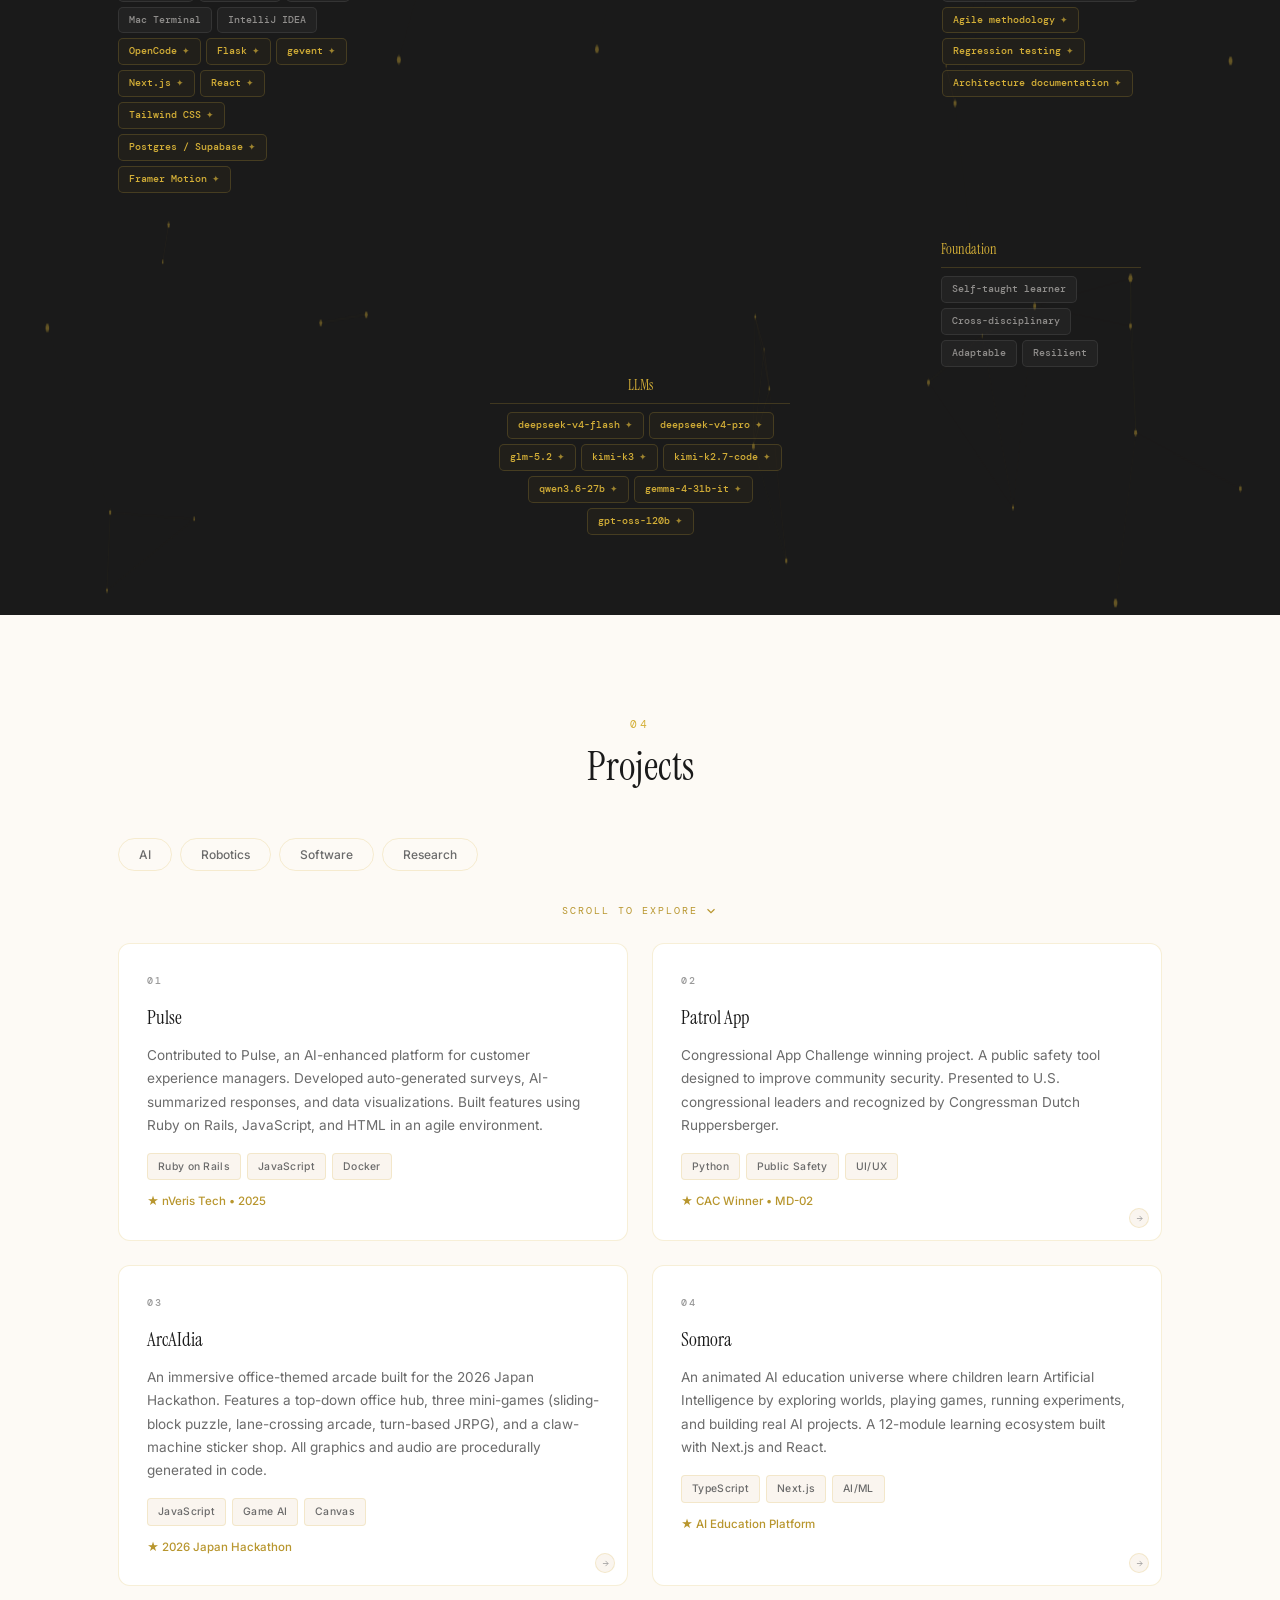
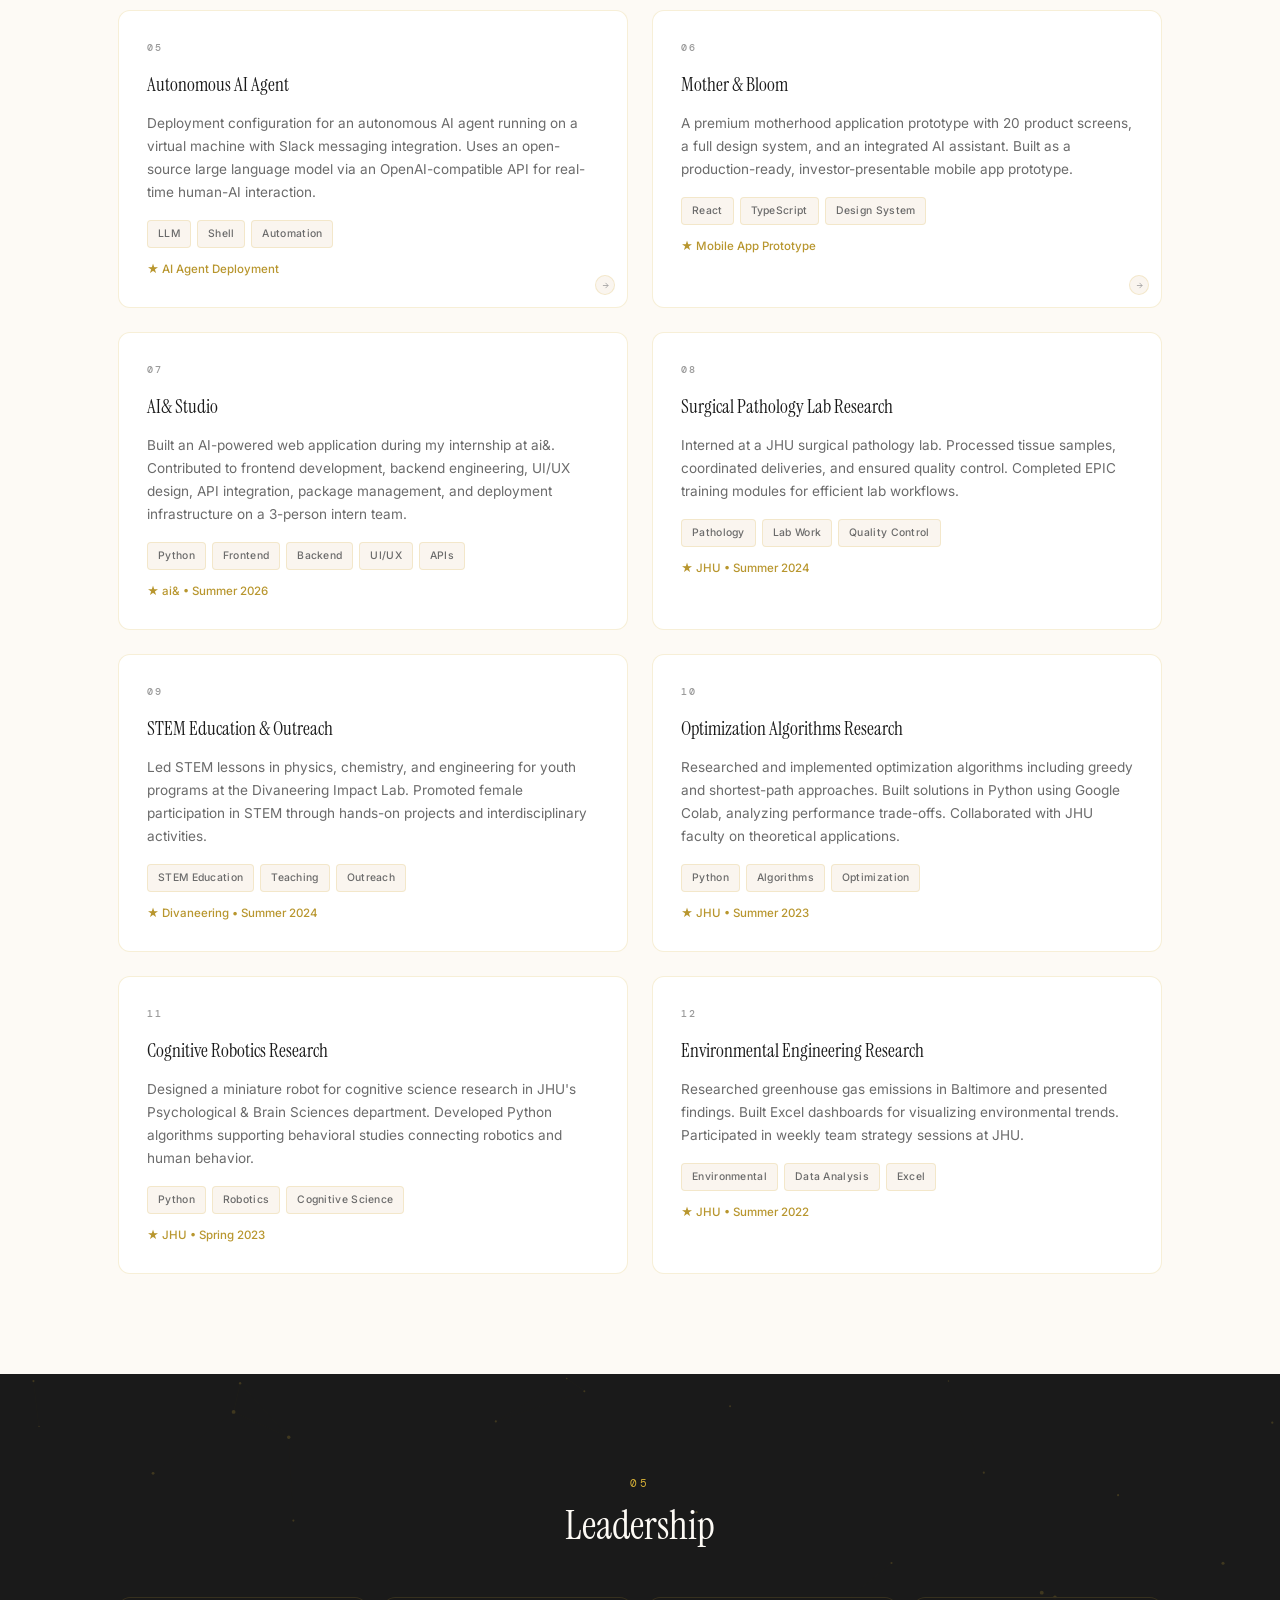
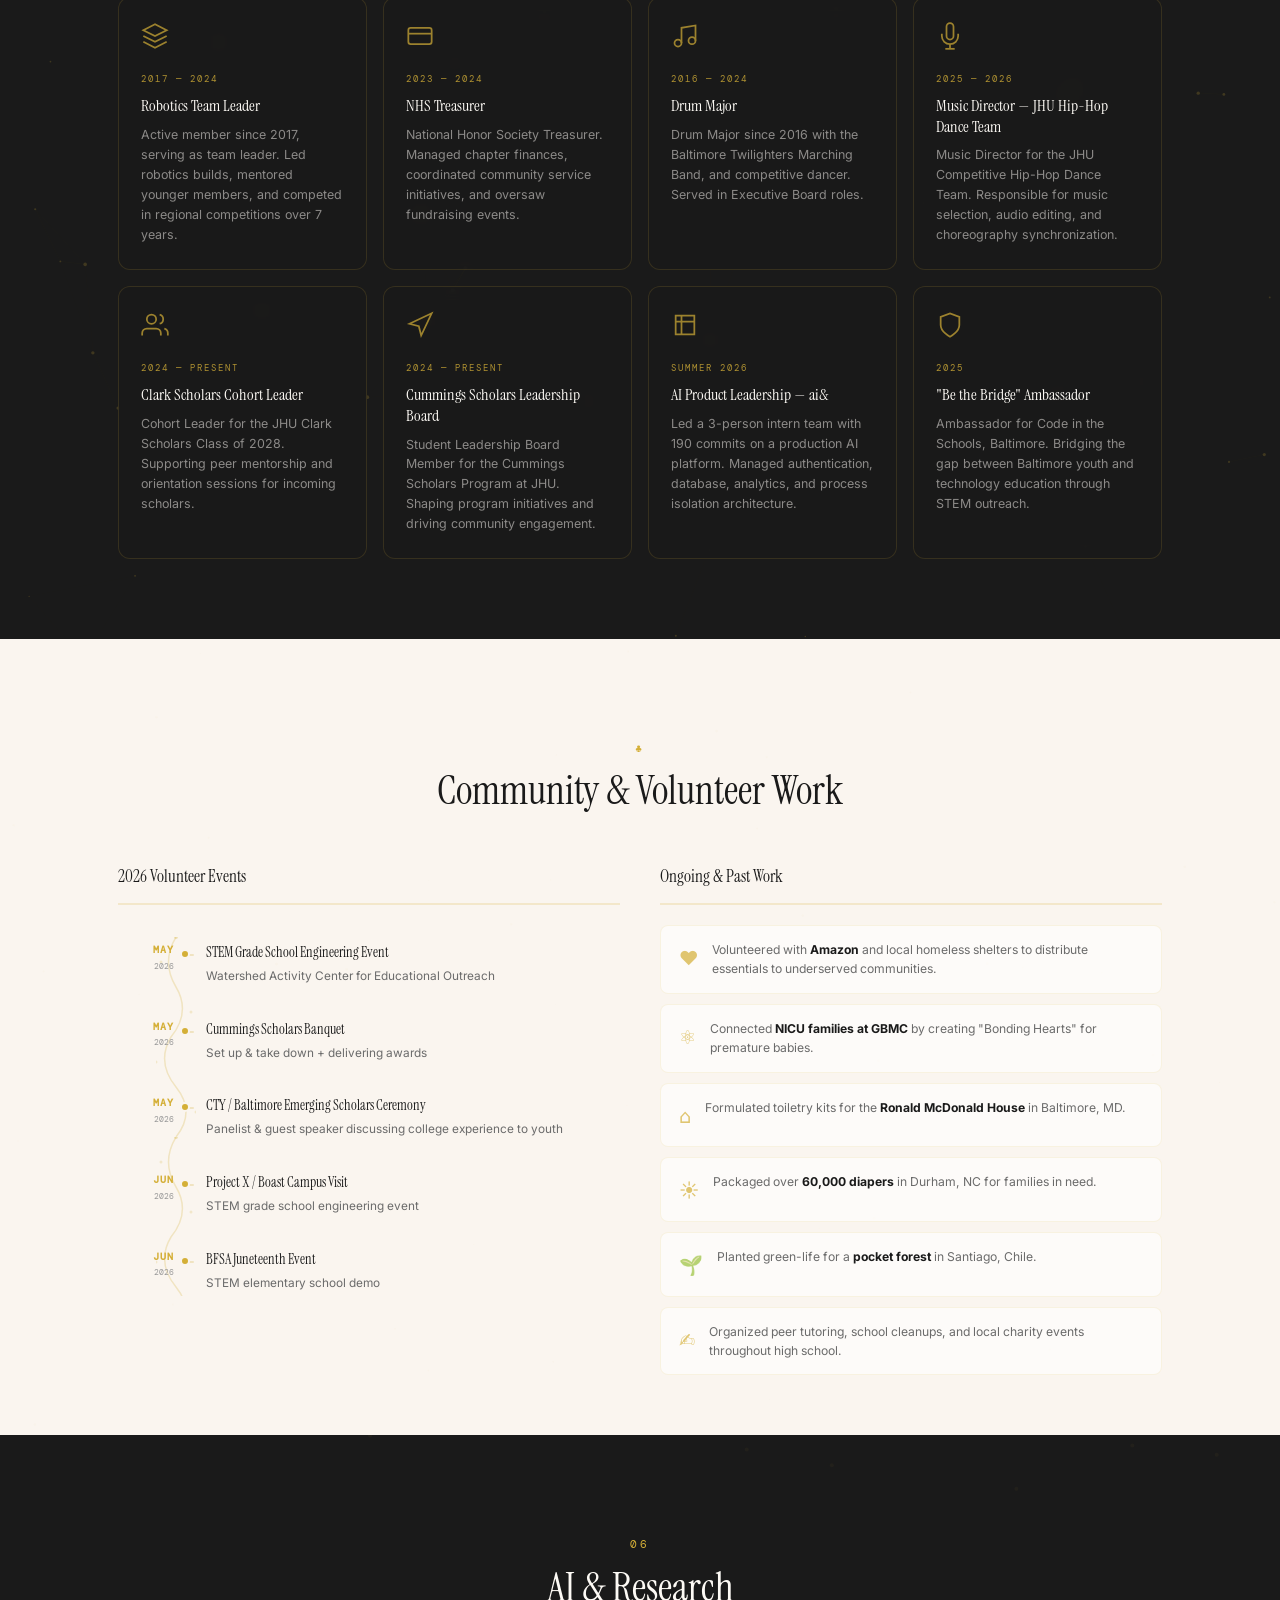
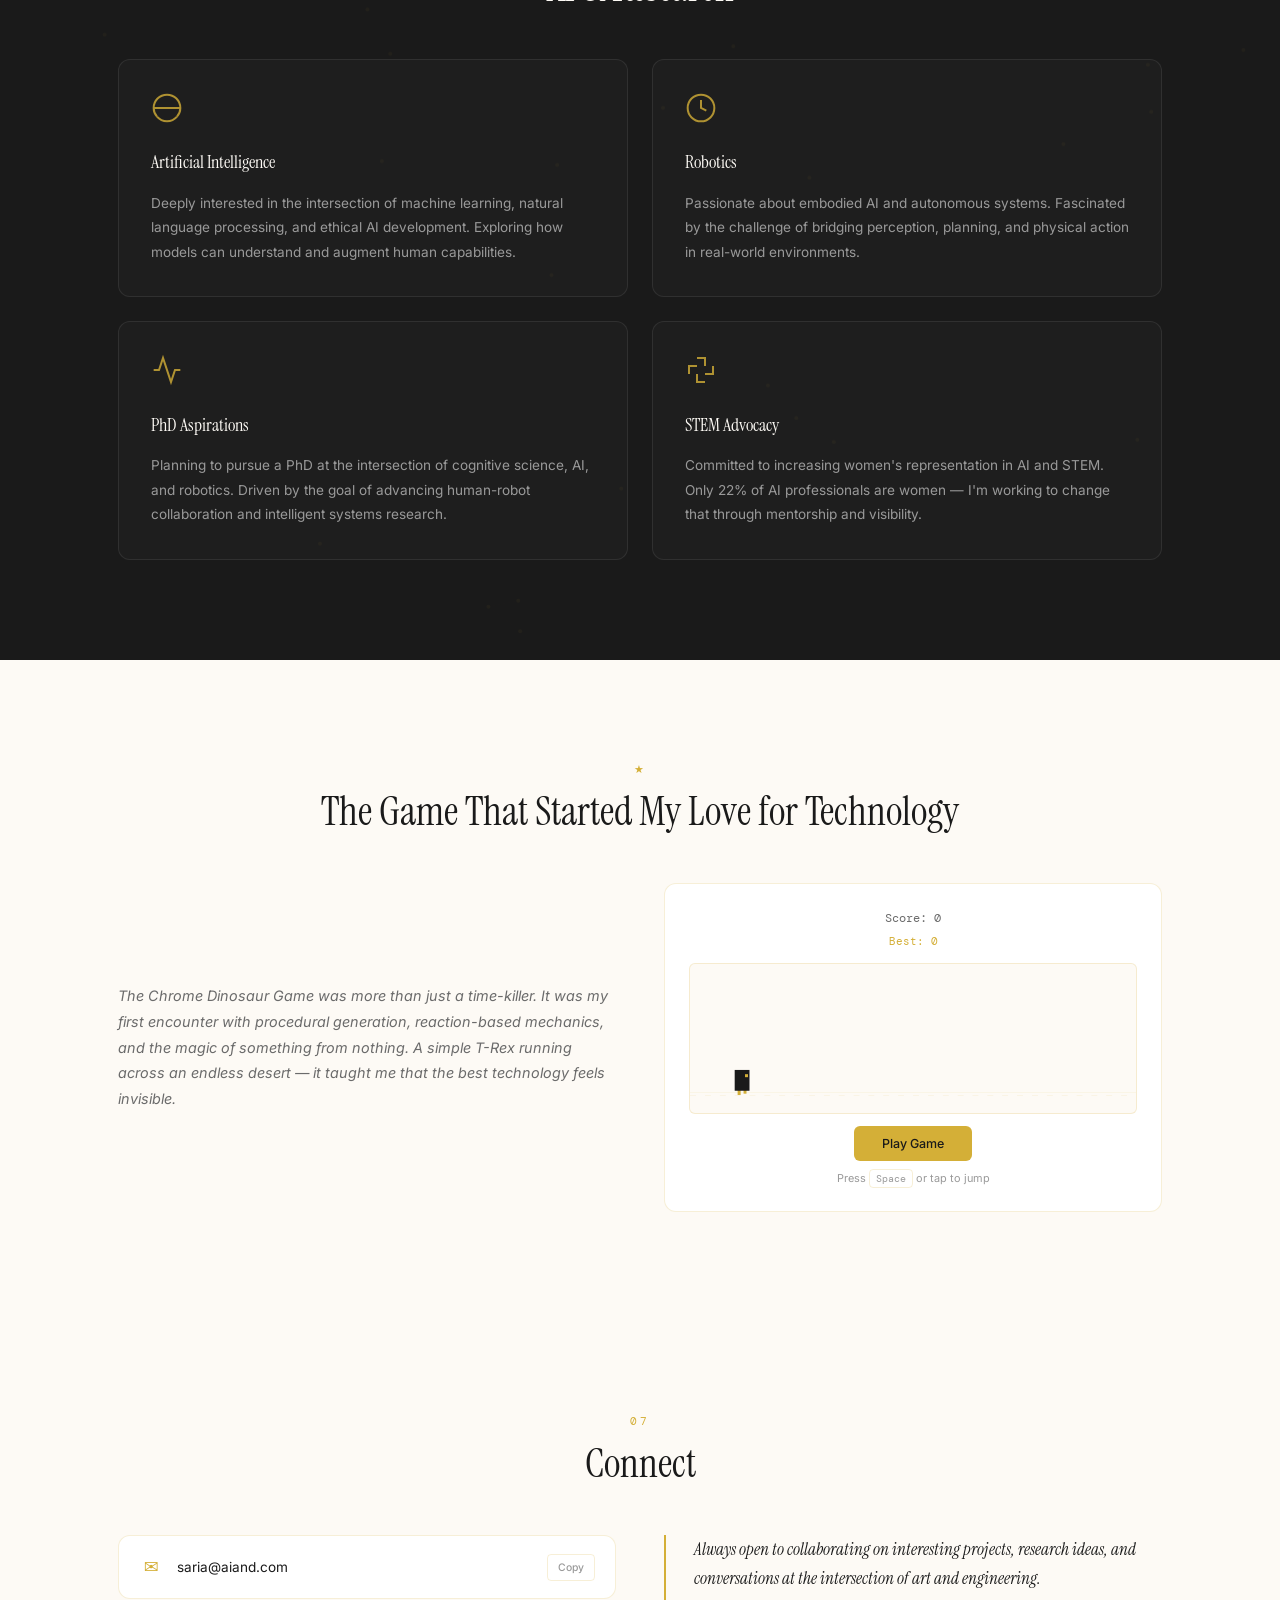
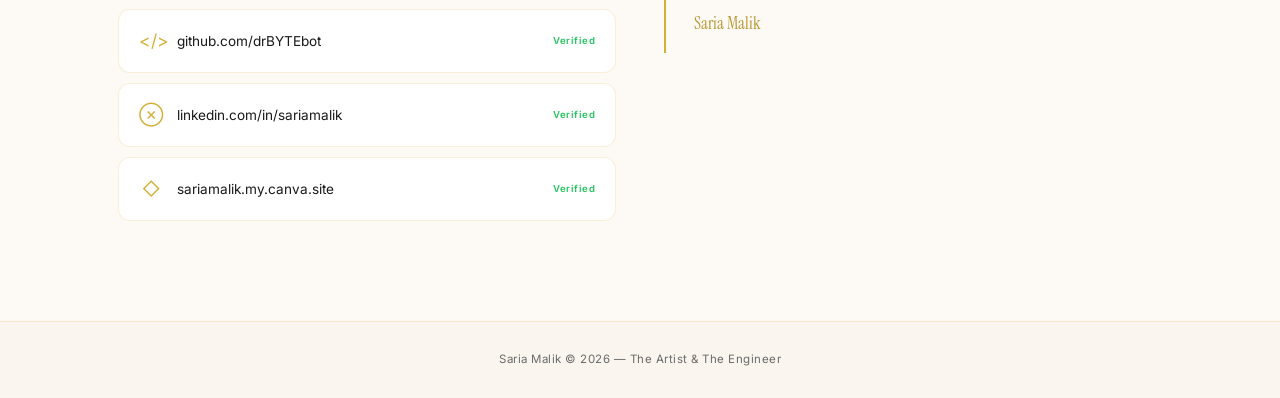
==== commit 2cd9a652: "Update project links to point to GitHub repos" ====
--- a/index.html
+++ b/index.html
@@ -684,7 +684,7 @@
             <span>Canvas</span>
           </div>
           <div class="pc-achievement">&#9733; 2026 Japan Hackathon</div>
-          <a href="https://arcadia-2026-japan-hackathon-556245b2.onbld.com" target="_blank" rel="noopener" class="pc-link" aria-label="Play ArcAIdia live">
+          <a href="https://github.com/drBYTEbot/2026-japan-hackathon" target="_blank" rel="noopener" class="pc-link" aria-label="View code on GitHub">
             <svg viewBox="0 0 24 24" fill="none" stroke="currentColor" stroke-width="2"><path d="M5 12h14M12 5l7 7-7 7"/></svg>
           </a>
         </div>
@@ -698,7 +698,7 @@
             <span>AI/ML</span>
           </div>
           <div class="pc-achievement">&#9733; AI Education Platform</div>
-          <a href="https://somora-823409ce.onbld.com" target="_blank" rel="noopener" class="pc-link" aria-label="View Somora live">
+          <a href="https://github.com/drBYTEbot/somora" target="_blank" rel="noopener" class="pc-link" aria-label="View code on GitHub">
             <svg viewBox="0 0 24 24" fill="none" stroke="currentColor" stroke-width="2"><path d="M5 12h14M12 5l7 7-7 7"/></svg>
           </a>
         </div>
@@ -726,7 +726,7 @@
             <span>Design System</span>
           </div>
           <div class="pc-achievement">&#9733; Mobile App Prototype</div>
-          <a href="https://mother-and-bloom-8f17c716.onbld.com" target="_blank" rel="noopener" class="pc-link" aria-label="View Mother & Bloom live">
+          <a href="https://github.com/aiandsaria/mother-and-bloom" target="_blank" rel="noopener" class="pc-link" aria-label="View code on GitHub">
             <svg viewBox="0 0 24 24" fill="none" stroke="currentColor" stroke-width="2"><path d="M5 12h14M12 5l7 7-7 7"/></svg>
           </a>
         </div>
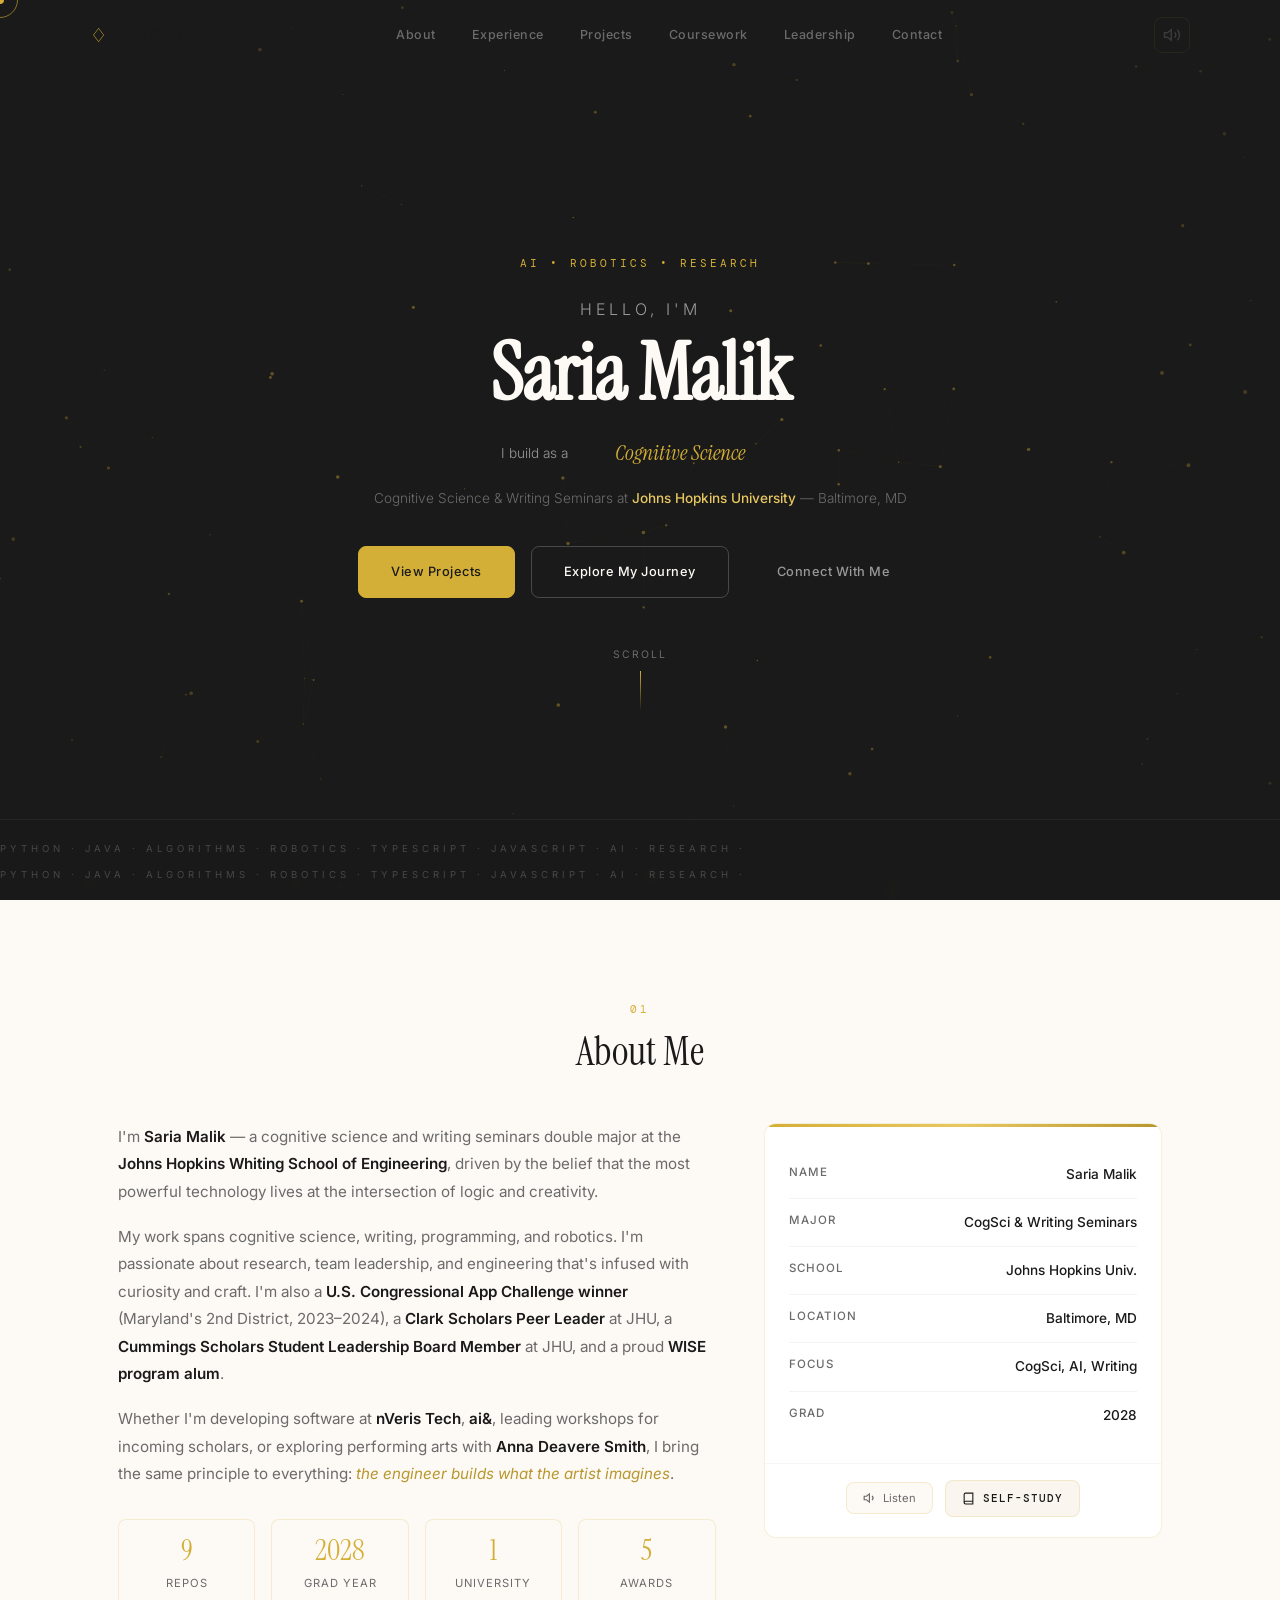
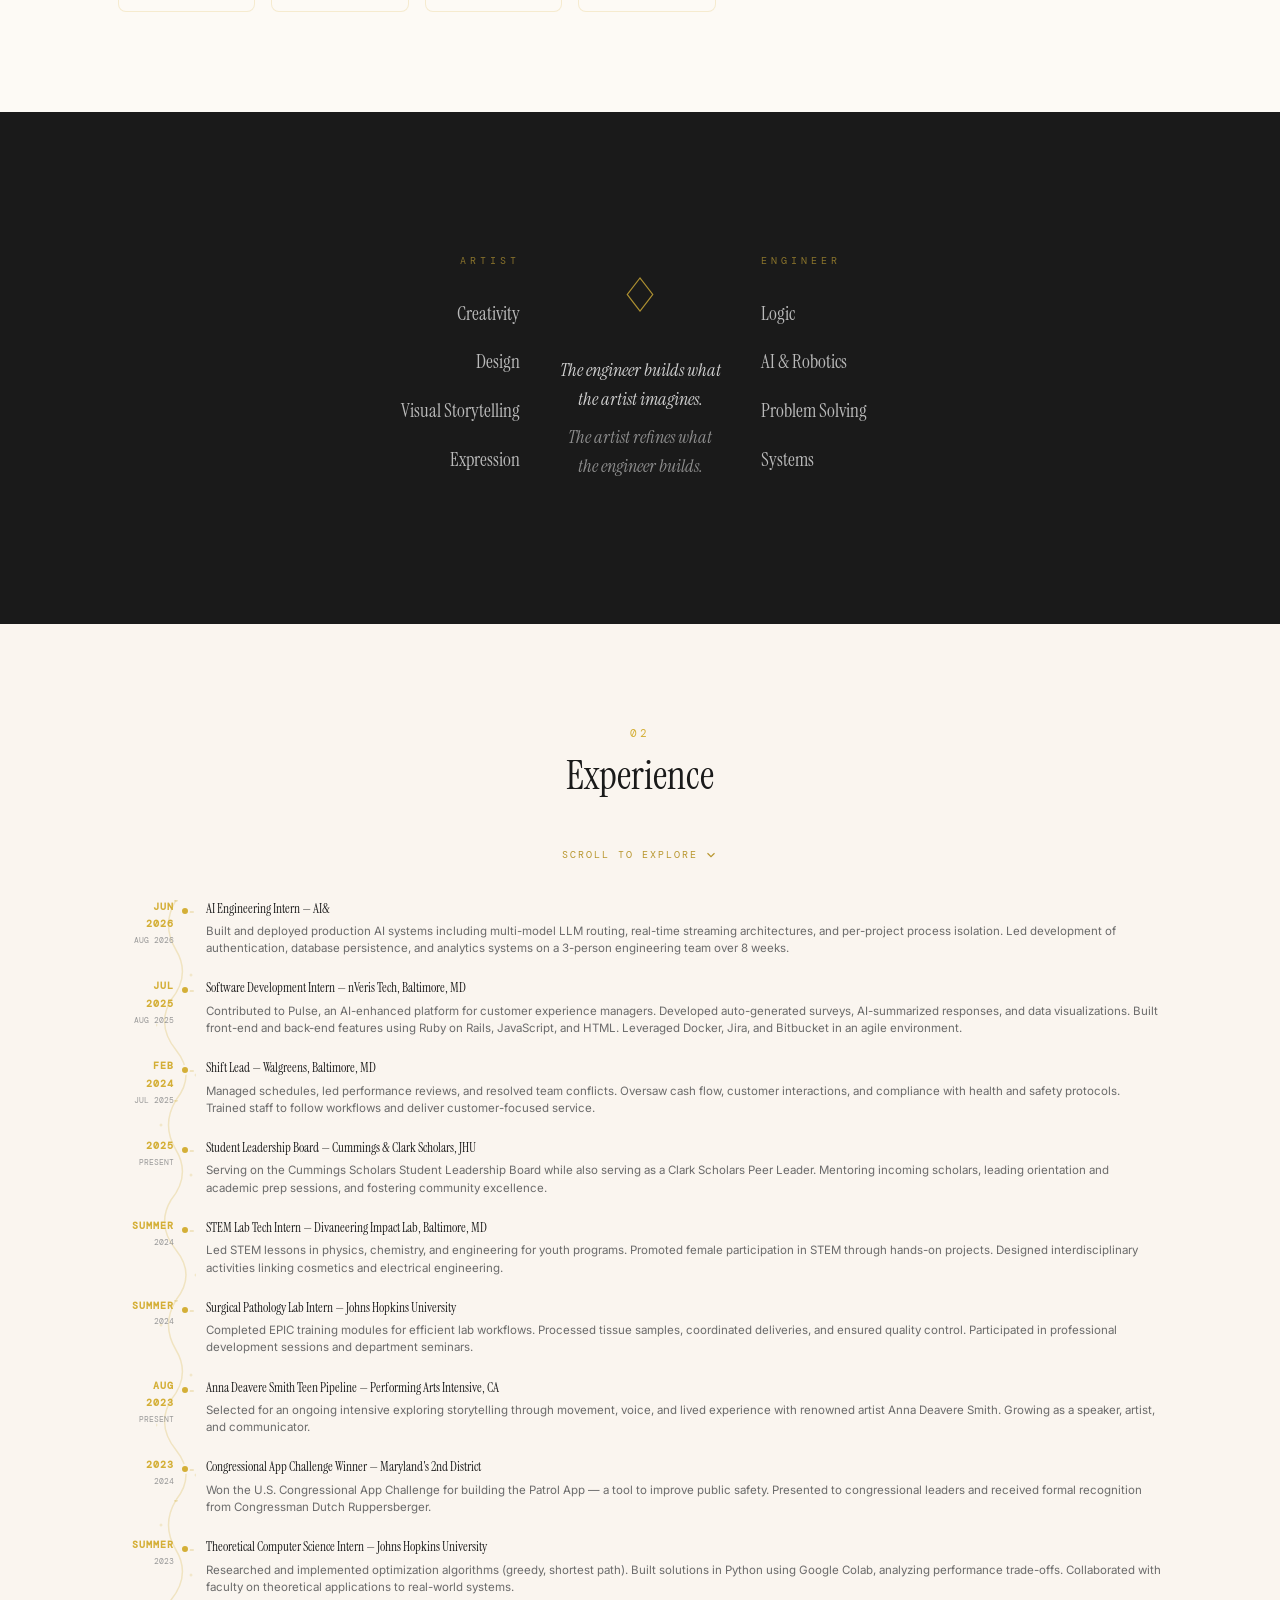
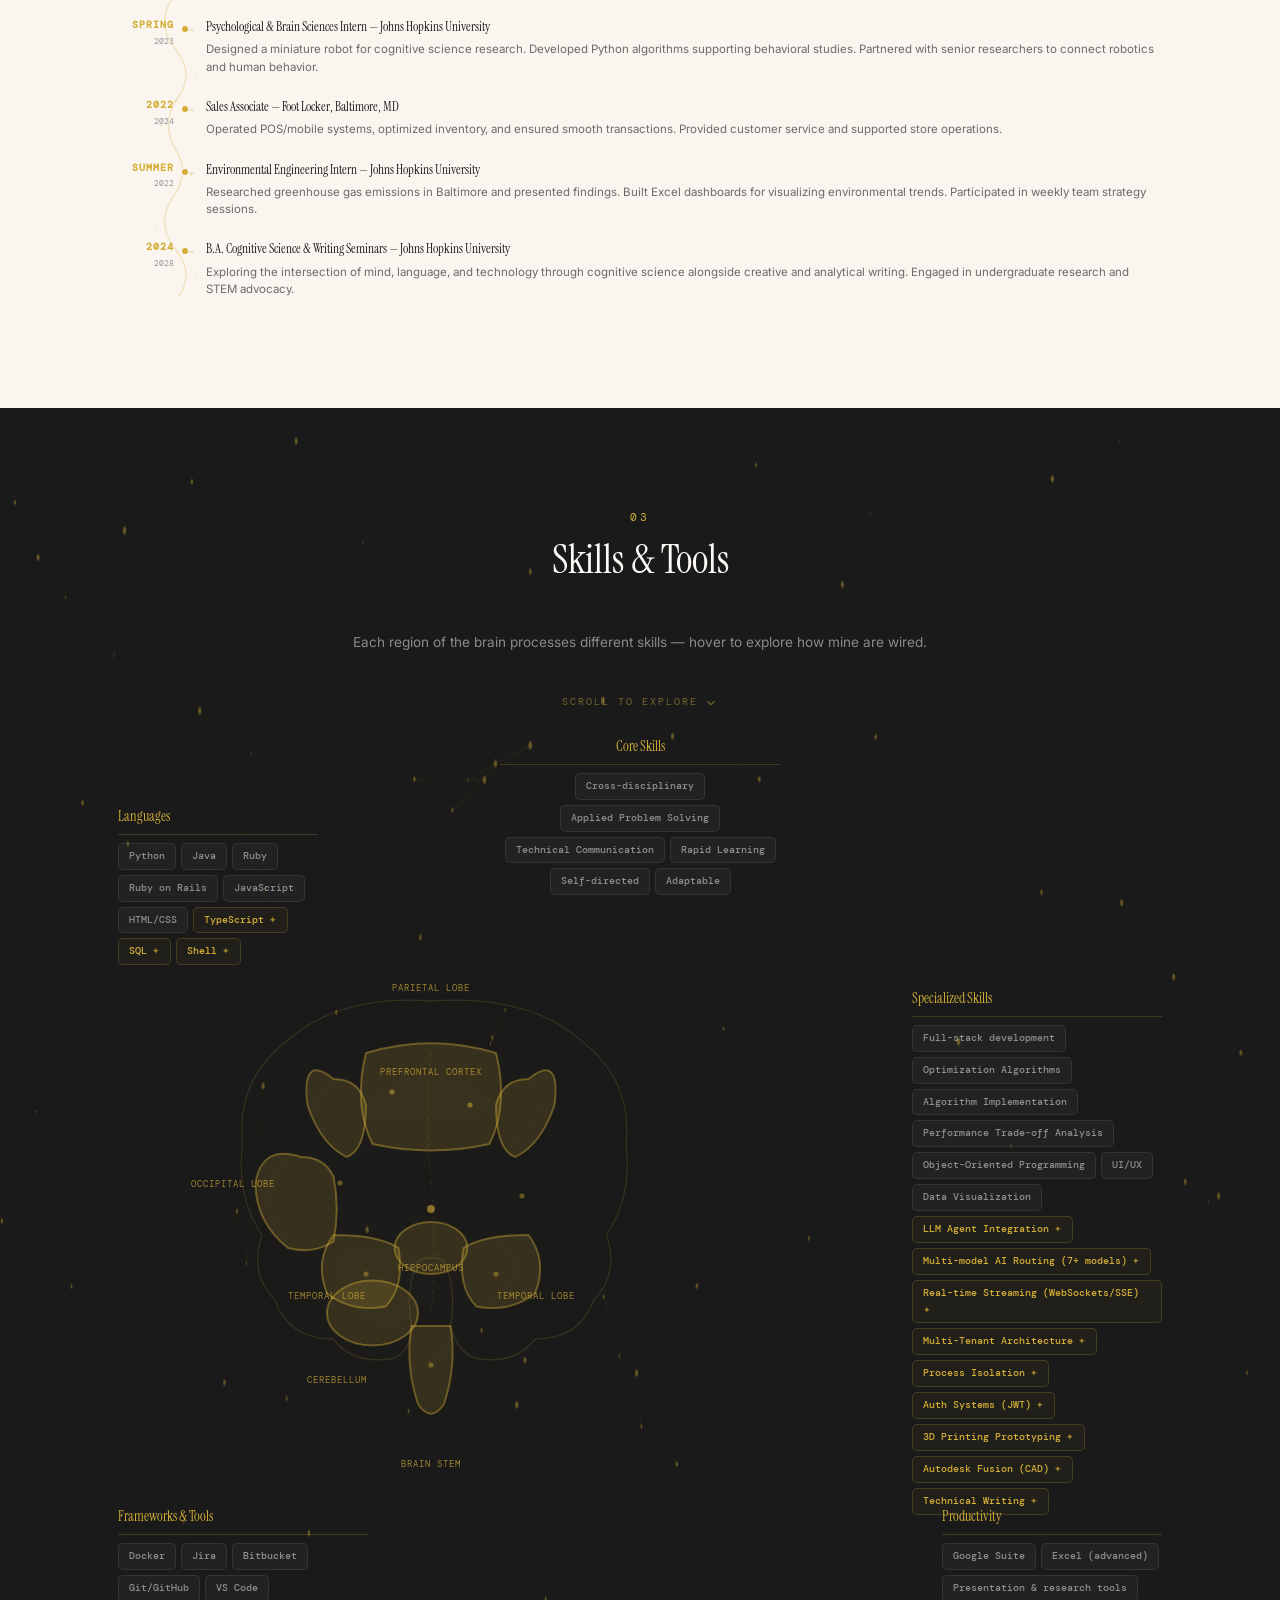
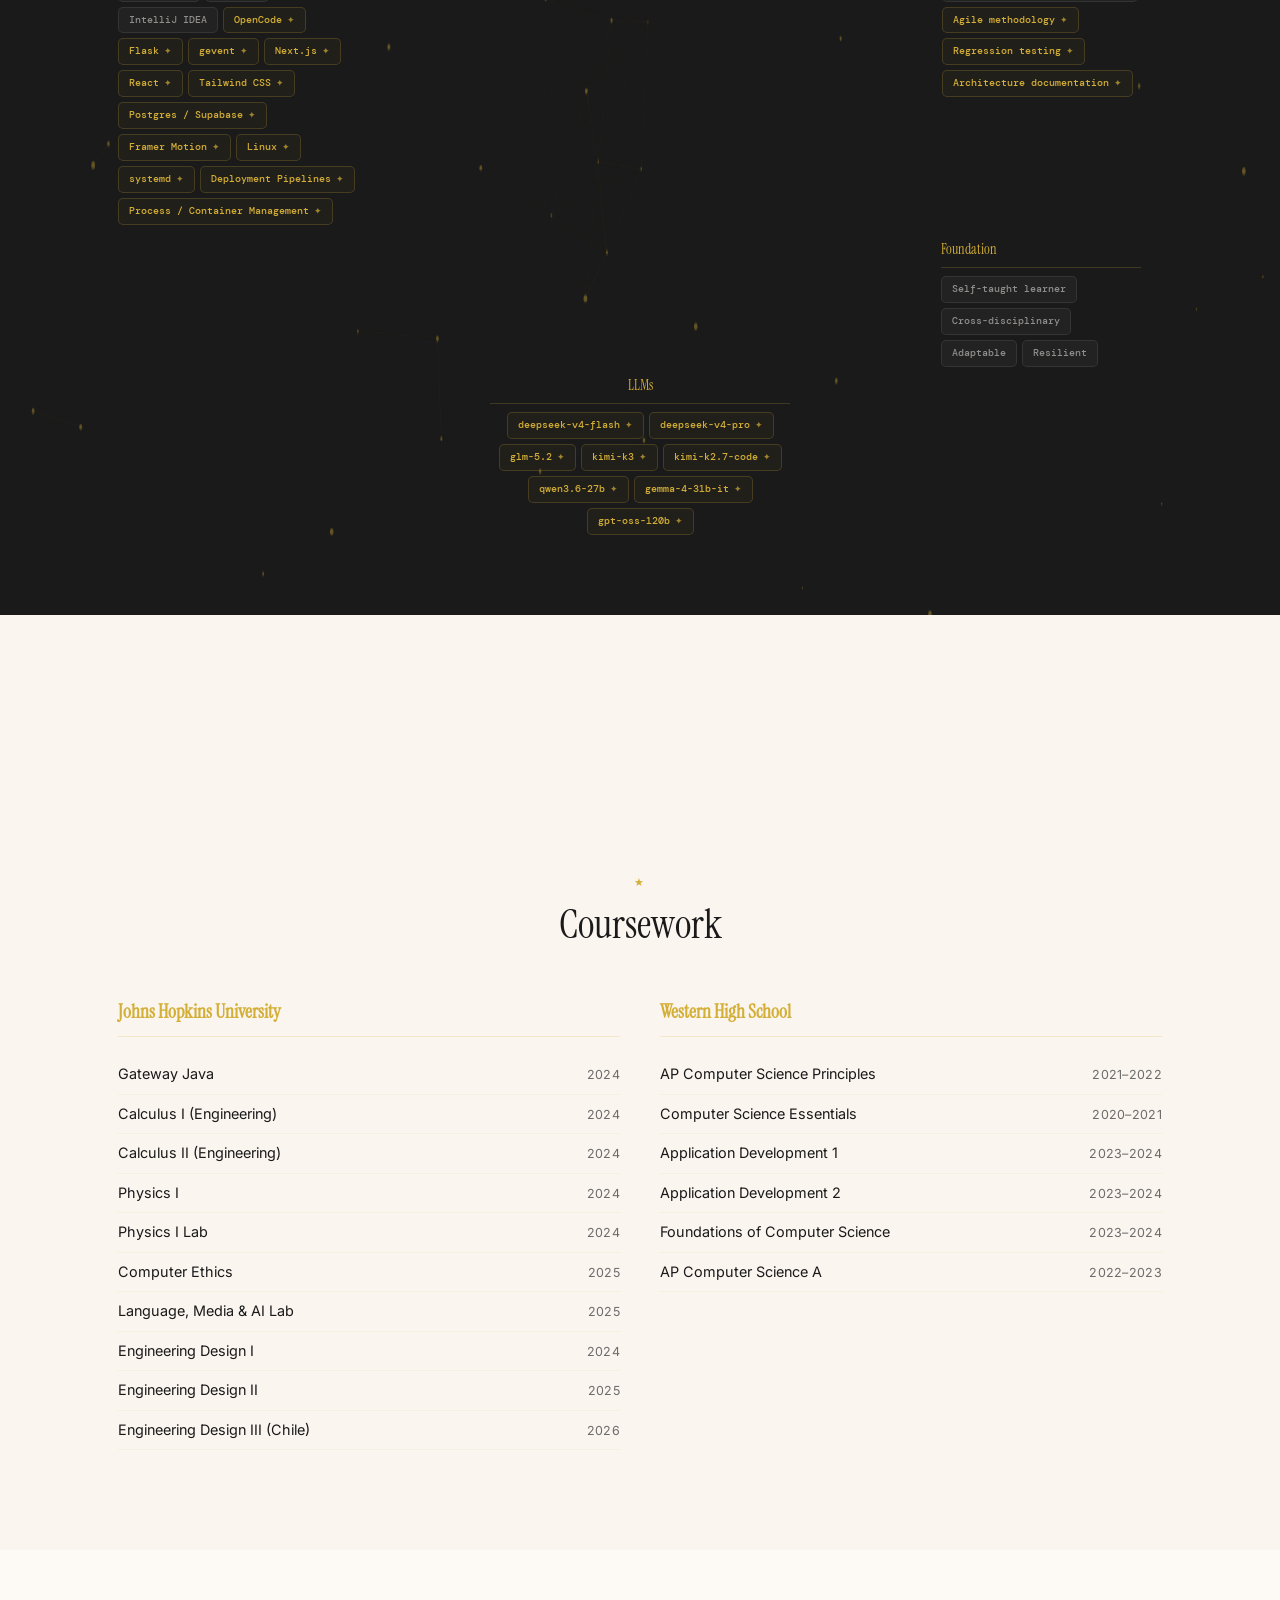
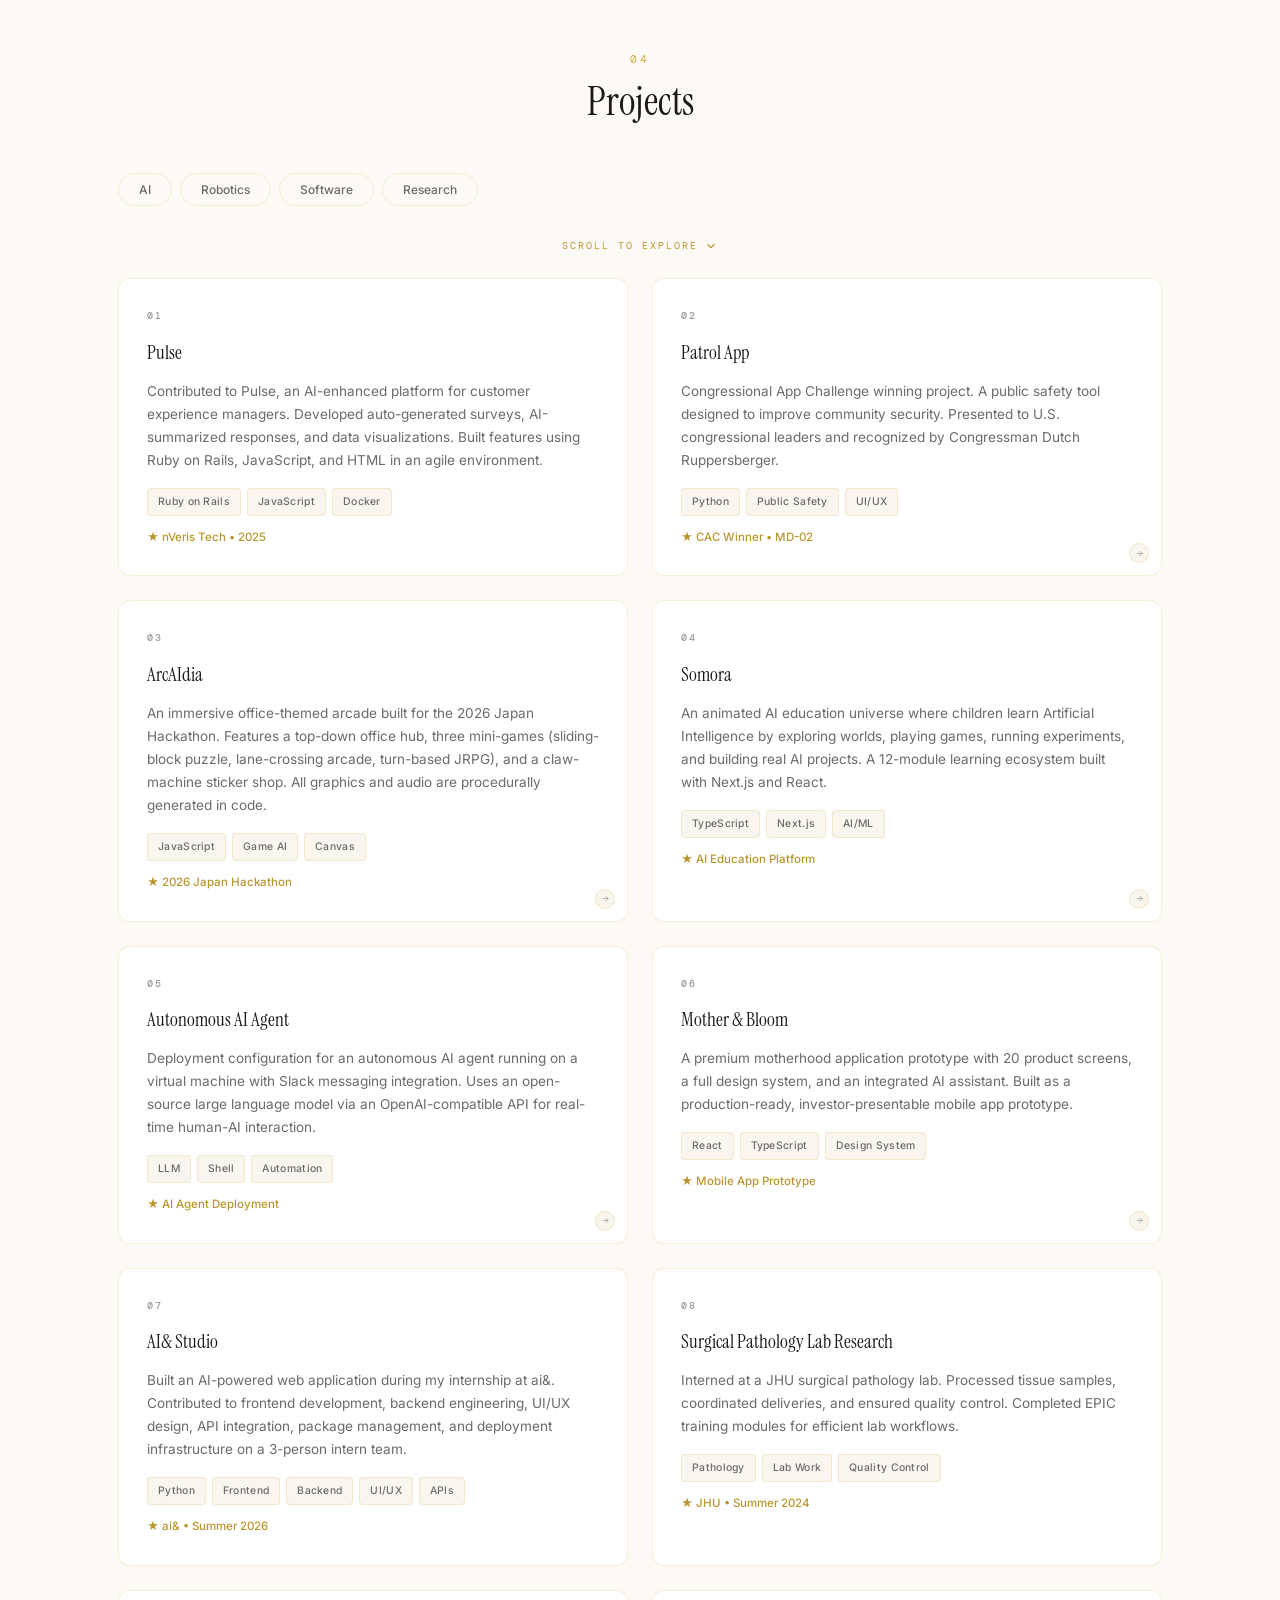
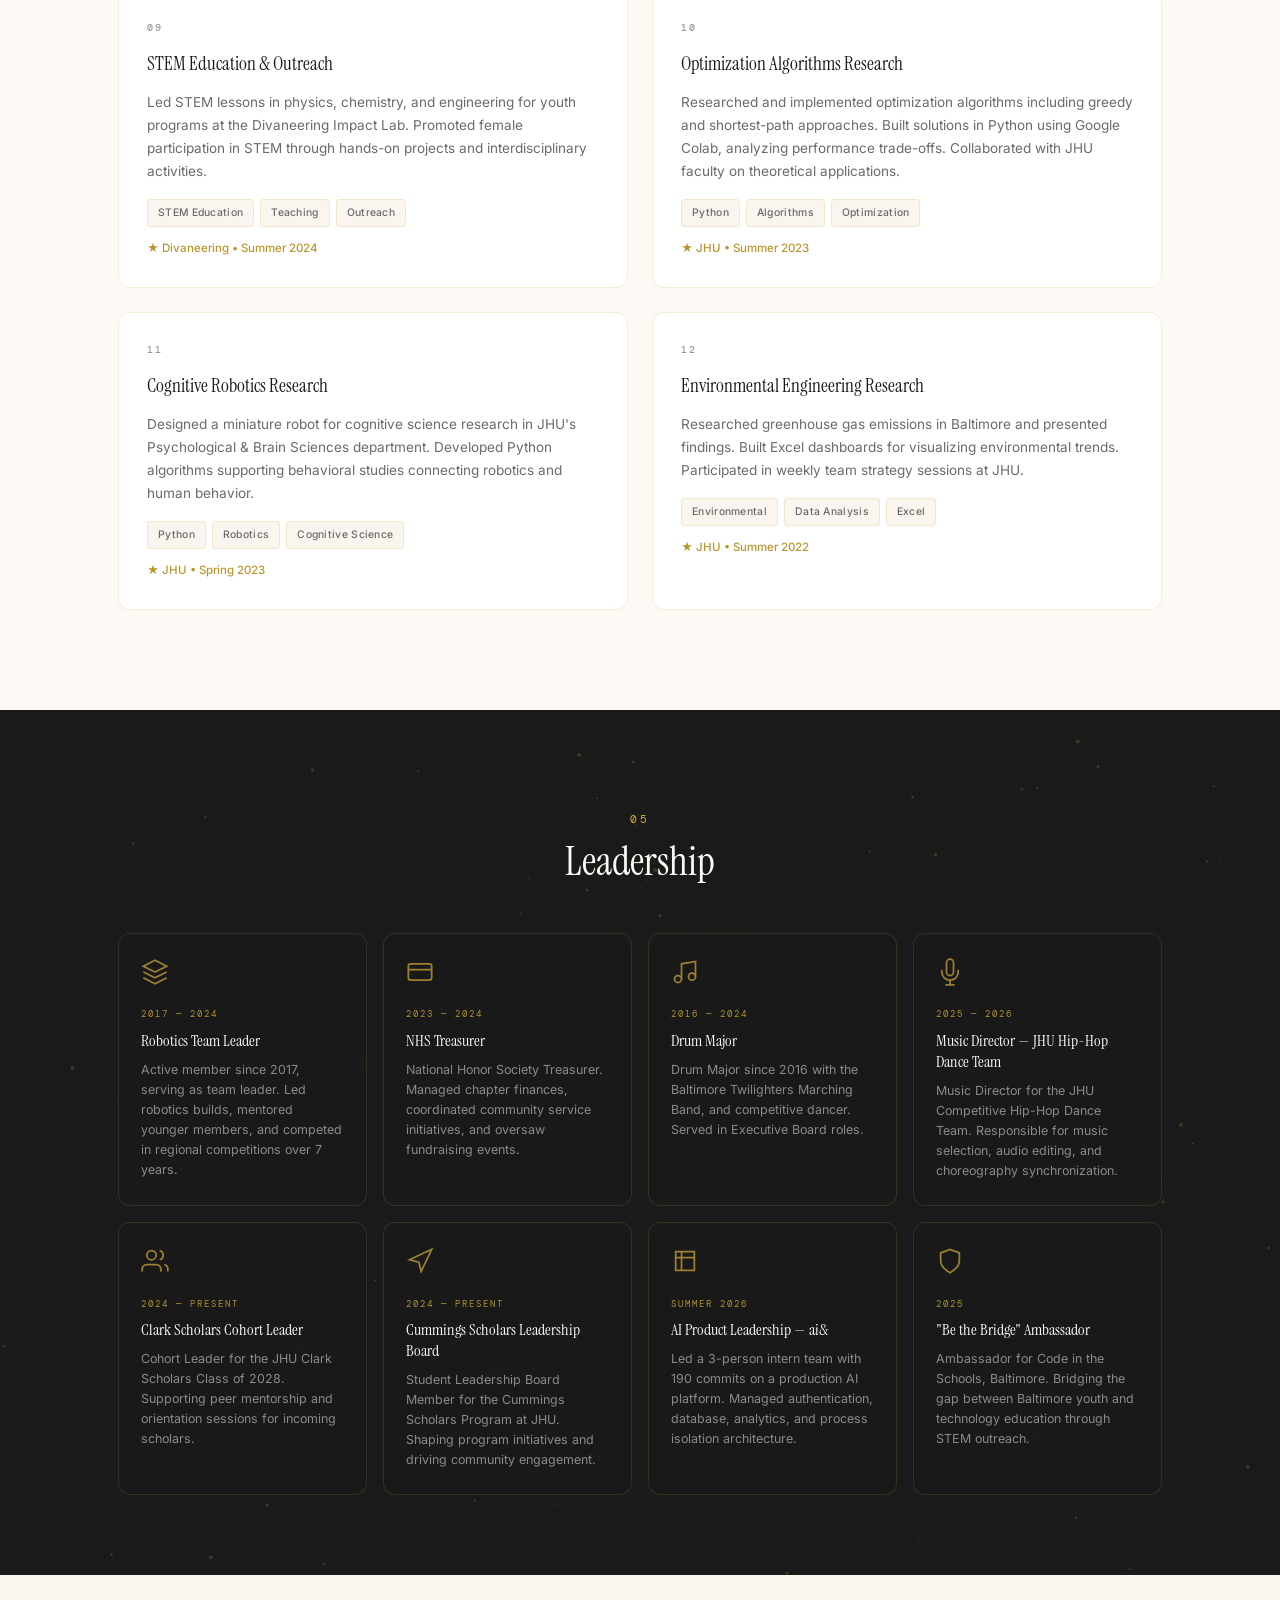
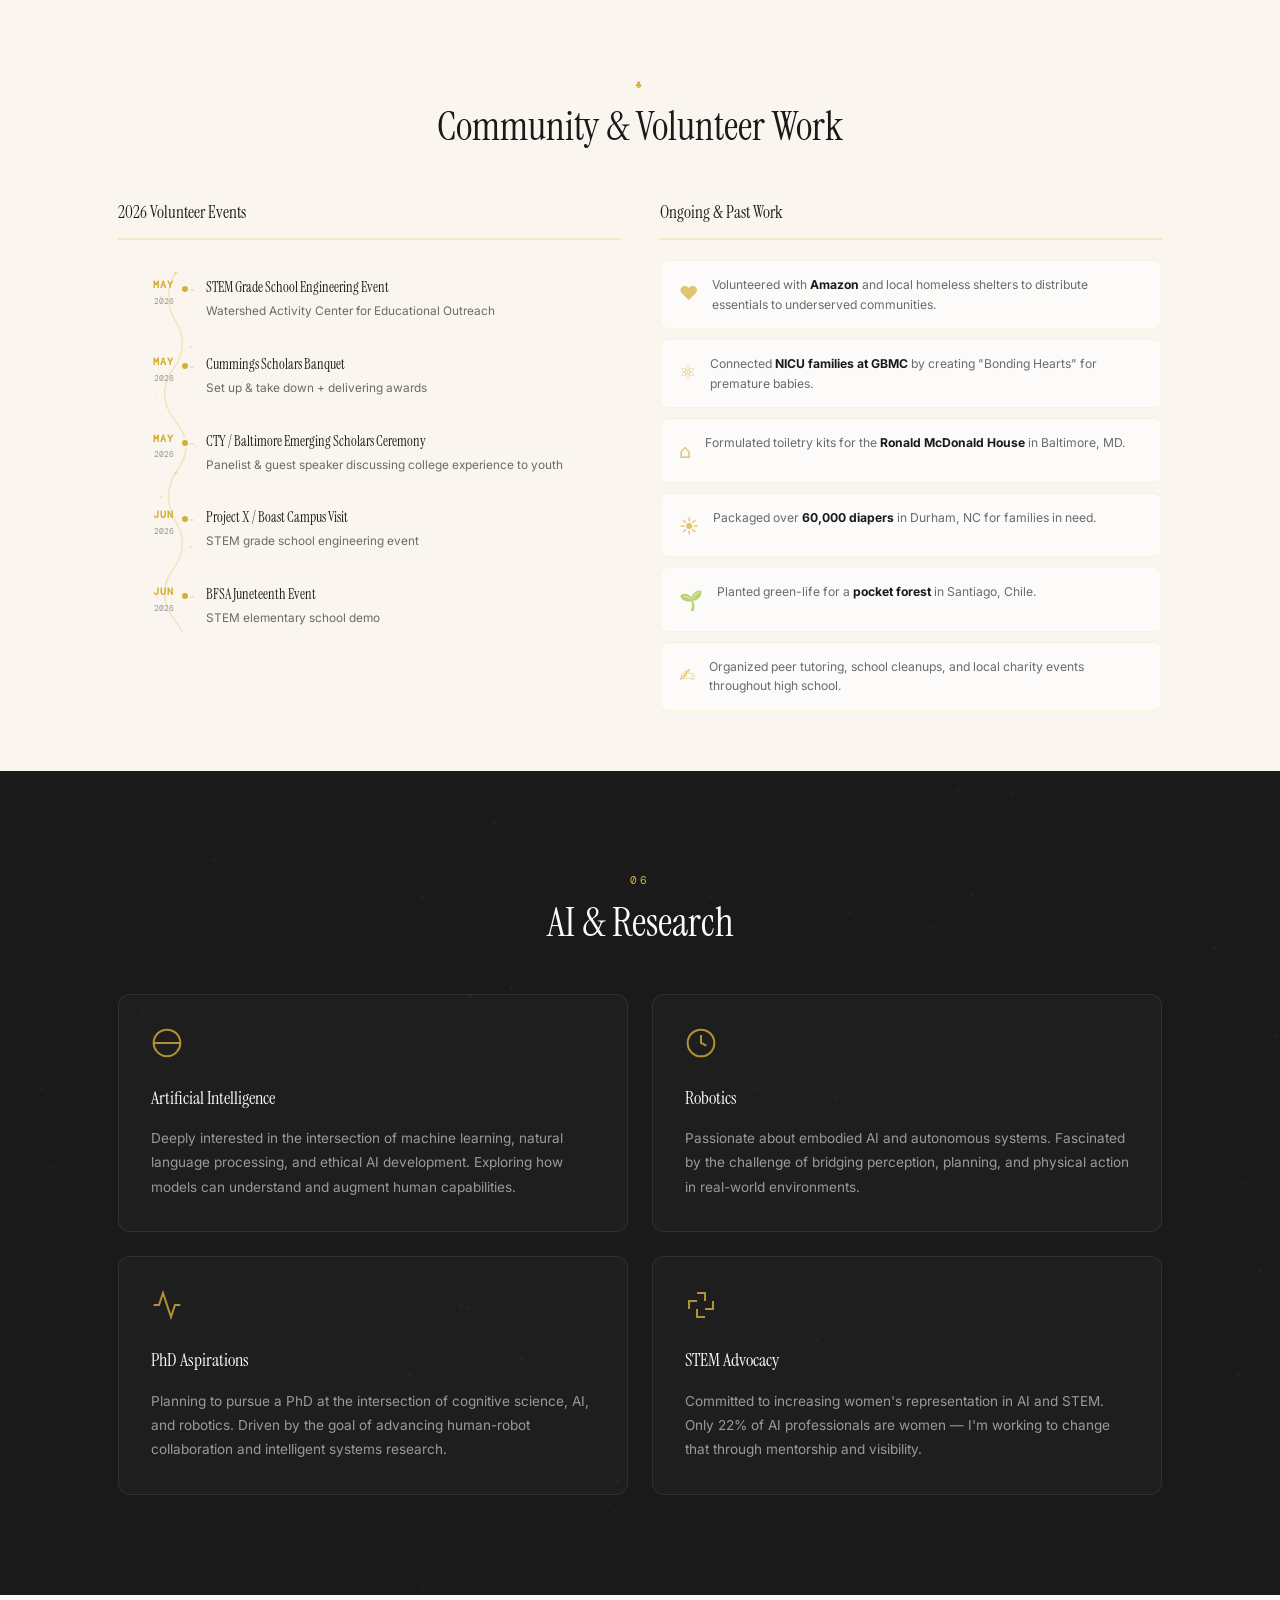
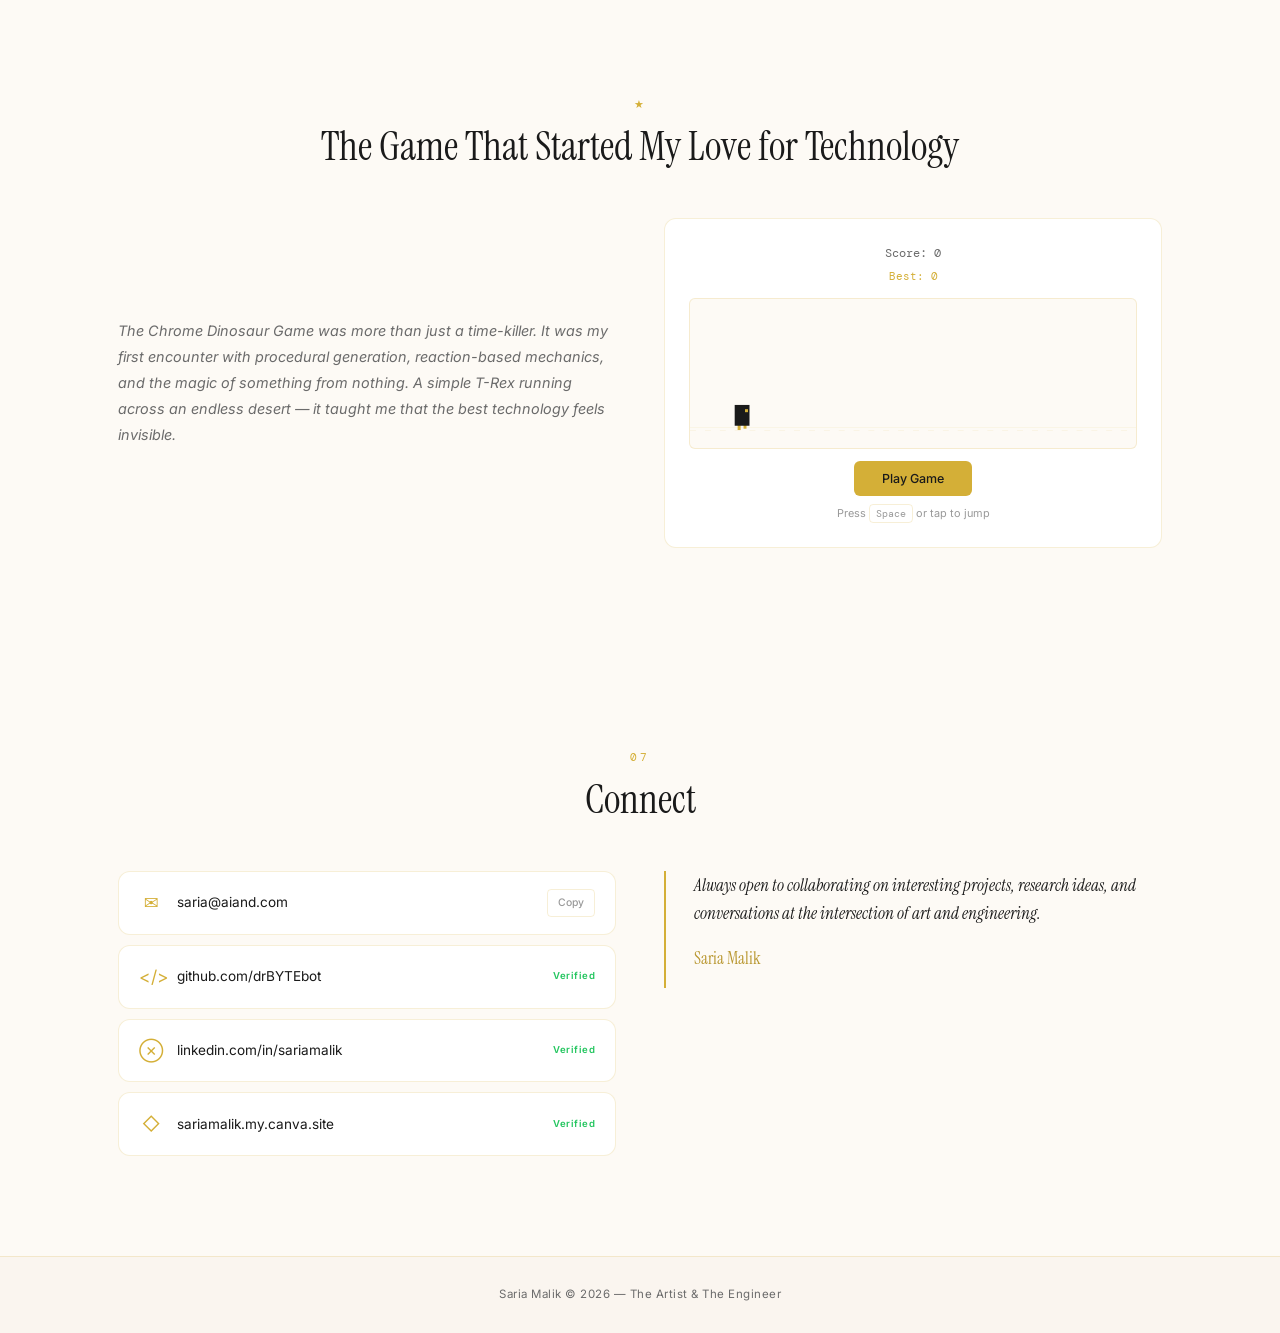
==== commit 8665aead: "Update skills section to match resume; add coursework section" ====
--- a/index.html
+++ b/index.html
@@ -36,6 +36,7 @@
         <a href="#about">About</a>
         <a href="#experience">Experience</a>
         <a href="#projects">Projects</a>
+        <a href="#coursework">Coursework</a>
         <a href="#leadership">Leadership</a>
         <a href="#contact">Contact</a>
       </div>
@@ -56,6 +57,7 @@
       <a href="#about" class="mobile-link">About</a>
       <a href="#experience" class="mobile-link">Experience</a>
       <a href="#projects" class="mobile-link">Projects</a>
+      <a href="#coursework" class="mobile-link">Coursework</a>
       <a href="#leadership" class="mobile-link">Leadership</a>
       <a href="#contact" class="mobile-link">Contact</a>
     </div>
@@ -428,13 +430,12 @@
         <div class="brain-skills" data-region="prefrontal" style="top: 0; left: 50%; transform: translateX(-50%); max-width: 280px; text-align: center;">
           <div class="bs-title" style="text-align: center;">Core Skills</div>
           <div class="bs-tags" style="justify-content: center;">
-            <span class="skill-tag">Detail Oriented</span>
-            <span class="skill-tag">Analytical Aptitude</span>
-            <span class="skill-tag">Problem Solving</span>
-            <span class="skill-tag">Communication</span>
-            <span class="skill-tag">Conceptual Thinking</span>
-            <span class="skill-tag">Technology</span>
-            <span class="skill-tag">Collaboration</span>
+            <span class="skill-tag">Cross-disciplinary</span>
+            <span class="skill-tag">Applied Problem Solving</span>
+            <span class="skill-tag">Technical Communication</span>
+            <span class="skill-tag">Rapid Learning</span>
+            <span class="skill-tag">Self-directed</span>
+            <span class="skill-tag">Adaptable</span>
           </div>
         </div>
 
@@ -443,19 +444,21 @@
           <div class="bs-title">Specialized Skills</div>
           <div class="bs-tags">
             <span class="skill-tag">Full-stack development</span>
-            <span class="skill-tag">Algorithm design</span>
-            <span class="skill-tag">Data visualization</span>
-            <span class="skill-tag">Whiteboarding &amp; prototyping</span>
-            <span class="skill-tag">Robotics prototyping</span>
-            <span class="skill-tag">STEM curriculum development</span>
+            <span class="skill-tag">Optimization Algorithms</span>
+            <span class="skill-tag">Algorithm Implementation</span>
+            <span class="skill-tag">Performance Trade-off Analysis</span>
+            <span class="skill-tag">Object-Oriented Programming</span>
             <span class="skill-tag">UI/UX</span>
-            <span class="skill-tag skill-new">LLM integration</span>
-            <span class="skill-tag skill-new">Real-time streaming</span>
-            <span class="skill-tag skill-new">Multi-model AI routing</span>
-            <span class="skill-tag skill-new">Process isolation</span>
-            <span class="skill-tag skill-new">Auth systems (JWT)</span>
-            <span class="skill-tag skill-new">Deployment pipelines</span>
-            <span class="skill-tag skill-new">Technical writing</span>
+            <span class="skill-tag">Data Visualization</span>
+            <span class="skill-tag skill-new">LLM Agent Integration</span>
+            <span class="skill-tag skill-new">Multi-model AI Routing (7+ models)</span>
+            <span class="skill-tag skill-new">Real-time Streaming (WebSockets/SSE)</span>
+            <span class="skill-tag skill-new">Multi-Tenant Architecture</span>
+            <span class="skill-tag skill-new">Process Isolation</span>
+            <span class="skill-tag skill-new">Auth Systems (JWT)</span>
+            <span class="skill-tag skill-new">3D Printing Prototyping</span>
+            <span class="skill-tag skill-new">Autodesk Fusion (CAD)</span>
+            <span class="skill-tag skill-new">Technical Writing</span>
           </div>
         </div>
 
@@ -471,6 +474,7 @@
             <span class="skill-tag">HTML/CSS</span>
             <span class="skill-tag skill-new">TypeScript</span>
             <span class="skill-tag skill-new">SQL</span>
+            <span class="skill-tag skill-new">Shell</span>
           </div>
         </div>
 
@@ -478,14 +482,11 @@
         <div class="brain-skills" data-region="occipital" style="top: 55%; left: 0; max-width: 250px;">
           <div class="bs-title">Frameworks &amp; Tools</div>
           <div class="bs-tags">
-            <span class="skill-tag">MATLAB</span>
-            <span class="skill-tag">jGRASP</span>
             <span class="skill-tag">Docker</span>
             <span class="skill-tag">Jira</span>
             <span class="skill-tag">Bitbucket</span>
             <span class="skill-tag">Git/GitHub</span>
             <span class="skill-tag">VS Code</span>
-            <span class="skill-tag">Mac Terminal</span>
             <span class="skill-tag">IntelliJ IDEA</span>
             <span class="skill-tag skill-new">OpenCode</span>
             <span class="skill-tag skill-new">Flask</span>
@@ -495,6 +496,10 @@
             <span class="skill-tag skill-new">Tailwind CSS</span>
             <span class="skill-tag skill-new">Postgres / Supabase</span>
             <span class="skill-tag skill-new">Framer Motion</span>
+            <span class="skill-tag skill-new">Linux</span>
+            <span class="skill-tag skill-new">systemd</span>
+            <span class="skill-tag skill-new">Deployment Pipelines</span>
+            <span class="skill-tag skill-new">Process / Container Management</span>
           </div>
         </div>
 
@@ -543,32 +548,33 @@
         <div class="skill-category">
           <h3 class="skill-cat-title">Prefrontal Cortex &mdash; Core Skills</h3>
           <div class="skill-tags">
-            <span class="skill-tag">Detail Oriented</span>
-            <span class="skill-tag">Analytical Aptitude</span>
-            <span class="skill-tag">Problem Solving</span>
-            <span class="skill-tag">Communication</span>
-            <span class="skill-tag">Conceptual Thinking</span>
-            <span class="skill-tag">Technology</span>
-            <span class="skill-tag">Collaboration</span>
+            <span class="skill-tag">Cross-disciplinary</span>
+            <span class="skill-tag">Applied Problem Solving</span>
+            <span class="skill-tag">Technical Communication</span>
+            <span class="skill-tag">Rapid Learning</span>
+            <span class="skill-tag">Self-directed</span>
+            <span class="skill-tag">Adaptable</span>
           </div>
         </div>
         <div class="skill-category">
           <h3 class="skill-cat-title">Parietal Lobe &mdash; Specialized Skills</h3>
           <div class="skill-tags">
             <span class="skill-tag">Full-stack development</span>
-            <span class="skill-tag">Algorithm design</span>
-            <span class="skill-tag">Data visualization</span>
-            <span class="skill-tag">Whiteboarding &amp; prototyping</span>
-            <span class="skill-tag">Robotics prototyping</span>
-            <span class="skill-tag">STEM curriculum development</span>
+            <span class="skill-tag">Optimization Algorithms</span>
+            <span class="skill-tag">Algorithm Implementation</span>
+            <span class="skill-tag">Performance Trade-off Analysis</span>
+            <span class="skill-tag">Object-Oriented Programming</span>
             <span class="skill-tag">UI/UX</span>
-            <span class="skill-tag skill-new">LLM integration</span>
-            <span class="skill-tag skill-new">Real-time streaming</span>
-            <span class="skill-tag skill-new">Multi-model AI routing</span>
-            <span class="skill-tag skill-new">Process isolation</span>
-            <span class="skill-tag skill-new">Auth systems (JWT)</span>
-            <span class="skill-tag skill-new">Deployment pipelines</span>
-            <span class="skill-tag skill-new">Technical writing</span>
+            <span class="skill-tag">Data Visualization</span>
+            <span class="skill-tag skill-new">LLM Agent Integration</span>
+            <span class="skill-tag skill-new">Multi-model AI Routing (7+ models)</span>
+            <span class="skill-tag skill-new">Real-time Streaming (WebSockets/SSE)</span>
+            <span class="skill-tag skill-new">Multi-Tenant Architecture</span>
+            <span class="skill-tag skill-new">Process Isolation</span>
+            <span class="skill-tag skill-new">Auth Systems (JWT)</span>
+            <span class="skill-tag skill-new">3D Printing Prototyping</span>
+            <span class="skill-tag skill-new">Autodesk Fusion (CAD)</span>
+            <span class="skill-tag skill-new">Technical Writing</span>
           </div>
         </div>
         <div class="skill-category">
@@ -582,19 +588,17 @@
             <span class="skill-tag">HTML/CSS</span>
             <span class="skill-tag skill-new">TypeScript</span>
             <span class="skill-tag skill-new">SQL</span>
+            <span class="skill-tag skill-new">Shell</span>
           </div>
         </div>
         <div class="skill-category">
           <h3 class="skill-cat-title">Occipital Lobe &mdash; Frameworks &amp; Tools</h3>
           <div class="skill-tags">
-            <span class="skill-tag">MATLAB</span>
-            <span class="skill-tag">jGRASP</span>
             <span class="skill-tag">Docker</span>
             <span class="skill-tag">Jira</span>
             <span class="skill-tag">Bitbucket</span>
             <span class="skill-tag">Git/GitHub</span>
             <span class="skill-tag">VS Code</span>
-            <span class="skill-tag">Mac Terminal</span>
             <span class="skill-tag">IntelliJ IDEA</span>
             <span class="skill-tag skill-new">OpenCode</span>
             <span class="skill-tag skill-new">Flask</span>
@@ -604,6 +608,10 @@
             <span class="skill-tag skill-new">Tailwind CSS</span>
             <span class="skill-tag skill-new">Postgres / Supabase</span>
             <span class="skill-tag skill-new">Framer Motion</span>
+            <span class="skill-tag skill-new">Linux</span>
+            <span class="skill-tag skill-new">systemd</span>
+            <span class="skill-tag skill-new">Deployment Pipelines</span>
+            <span class="skill-tag skill-new">Process / Container Management</span>
           </div>
         </div>
         <div class="skill-category">
@@ -634,6 +642,45 @@
     </div>
   </section>
 
+  <!-- ===== COURSEWORK ===== -->
+  <section id="coursework">
+    <canvas id="courseworkCanvas"></canvas>
+    <div class="container">
+      <div class="section-header" data-reveal>
+        <span class="section-number">&#9733;</span>
+        <h2>Coursework</h2>
+      </div>
+      <div class="coursework-grid">
+        <div class="coursework-col" data-reveal>
+          <h3 class="coursework-title">Johns Hopkins University</h3>
+          <ul class="course-list">
+            <li><span class="course-name">Gateway Java</span><span class="course-term">2024</span></li>
+            <li><span class="course-name">Calculus I (Engineering)</span><span class="course-term">2024</span></li>
+            <li><span class="course-name">Calculus II (Engineering)</span><span class="course-term">2024</span></li>
+            <li><span class="course-name">Physics I</span><span class="course-term">2024</span></li>
+            <li><span class="course-name">Physics I Lab</span><span class="course-term">2024</span></li>
+            <li><span class="course-name">Computer Ethics</span><span class="course-term">2025</span></li>
+            <li><span class="course-name">Language, Media &amp; AI Lab</span><span class="course-term">2025</span></li>
+            <li><span class="course-name">Engineering Design I</span><span class="course-term">2024</span></li>
+            <li><span class="course-name">Engineering Design II</span><span class="course-term">2025</span></li>
+            <li><span class="course-name">Engineering Design III (Chile)</span><span class="course-term">2026</span></li>
+          </ul>
+        </div>
+        <div class="coursework-col" data-reveal>
+          <h3 class="coursework-title">Western High School</h3>
+          <ul class="course-list">
+            <li><span class="course-name">AP Computer Science Principles</span><span class="course-term">2021&ndash;2022</span></li>
+            <li><span class="course-name">Computer Science Essentials</span><span class="course-term">2020&ndash;2021</span></li>
+            <li><span class="course-name">Application Development 1</span><span class="course-term">2023&ndash;2024</span></li>
+            <li><span class="course-name">Application Development 2</span><span class="course-term">2023&ndash;2024</span></li>
+            <li><span class="course-name">Foundations of Computer Science</span><span class="course-term">2023&ndash;2024</span></li>
+            <li><span class="course-name">AP Computer Science A</span><span class="course-term">2022&ndash;2023</span></li>
+          </ul>
+        </div>
+      </div>
+    </div>
+  </section>
+
   <!-- ===== PROJECTS ===== -->
   <section id="projects">
     <div class="container">
@@ -684,7 +731,7 @@
             <span>Canvas</span>
           </div>
           <div class="pc-achievement">&#9733; 2026 Japan Hackathon</div>
-          <a href="https://github.com/drBYTEbot/2026-japan-hackathon" target="_blank" rel="noopener" class="pc-link" aria-label="View code on GitHub">
+          <a href="https://arcadia-2026-japan-hackathon-556245b2.onbld.com" target="_blank" rel="noopener" class="pc-link" aria-label="Play ArcAIdia live">
             <svg viewBox="0 0 24 24" fill="none" stroke="currentColor" stroke-width="2"><path d="M5 12h14M12 5l7 7-7 7"/></svg>
           </a>
         </div>
@@ -698,7 +745,7 @@
             <span>AI/ML</span>
           </div>
           <div class="pc-achievement">&#9733; AI Education Platform</div>
-          <a href="https://github.com/drBYTEbot/somora" target="_blank" rel="noopener" class="pc-link" aria-label="View code on GitHub">
+          <a href="https://somora-823409ce.onbld.com" target="_blank" rel="noopener" class="pc-link" aria-label="View Somora live">
             <svg viewBox="0 0 24 24" fill="none" stroke="currentColor" stroke-width="2"><path d="M5 12h14M12 5l7 7-7 7"/></svg>
           </a>
         </div>
@@ -726,7 +773,7 @@
             <span>Design System</span>
           </div>
           <div class="pc-achievement">&#9733; Mobile App Prototype</div>
-          <a href="https://github.com/aiandsaria/mother-and-bloom" target="_blank" rel="noopener" class="pc-link" aria-label="View code on GitHub">
+          <a href="https://mother-and-bloom-8f17c716.onbld.com" target="_blank" rel="noopener" class="pc-link" aria-label="View Mother & Bloom live">
             <svg viewBox="0 0 24 24" fill="none" stroke="currentColor" stroke-width="2"><path d="M5 12h14M12 5l7 7-7 7"/></svg>
           </a>
         </div>
--- a/build.css
+++ b/build.css
@@ -1651,3 +1651,43 @@
   section { padding: 60px 0; }
   .section-header h2 { font-size: 1.8rem; }
 }
+
+/* ===== COURSEWORK ===== */
+.coursework-grid {
+  display: grid;
+  grid-template-columns: 1fr 1fr;
+  gap: 40px;
+  margin-top: 30px;
+}
+.coursework-title {
+  font-family: var(--font-serif);
+  font-size: 1.2rem;
+  color: var(--gold);
+  margin-bottom: 18px;
+  padding-bottom: 8px;
+  border-bottom: 1px solid var(--border);
+}
+.course-list {
+  list-style: none;
+  margin: 0;
+  padding: 0;
+}
+.course-list li {
+  display: flex;
+  justify-content: space-between;
+  align-items: baseline;
+  gap: 12px;
+  padding: 7px 0;
+  border-bottom: 1px solid rgba(212,175,55,0.08);
+  font-size: 0.9rem;
+}
+.course-name { color: var(--text); }
+.course-term {
+  color: var(--text-dim);
+  font-size: 0.78rem;
+  white-space: nowrap;
+  letter-spacing: 0.3px;
+}
+@media (max-width: 768px) {
+  .coursework-grid { grid-template-columns: 1fr; gap: 30px; }
+}
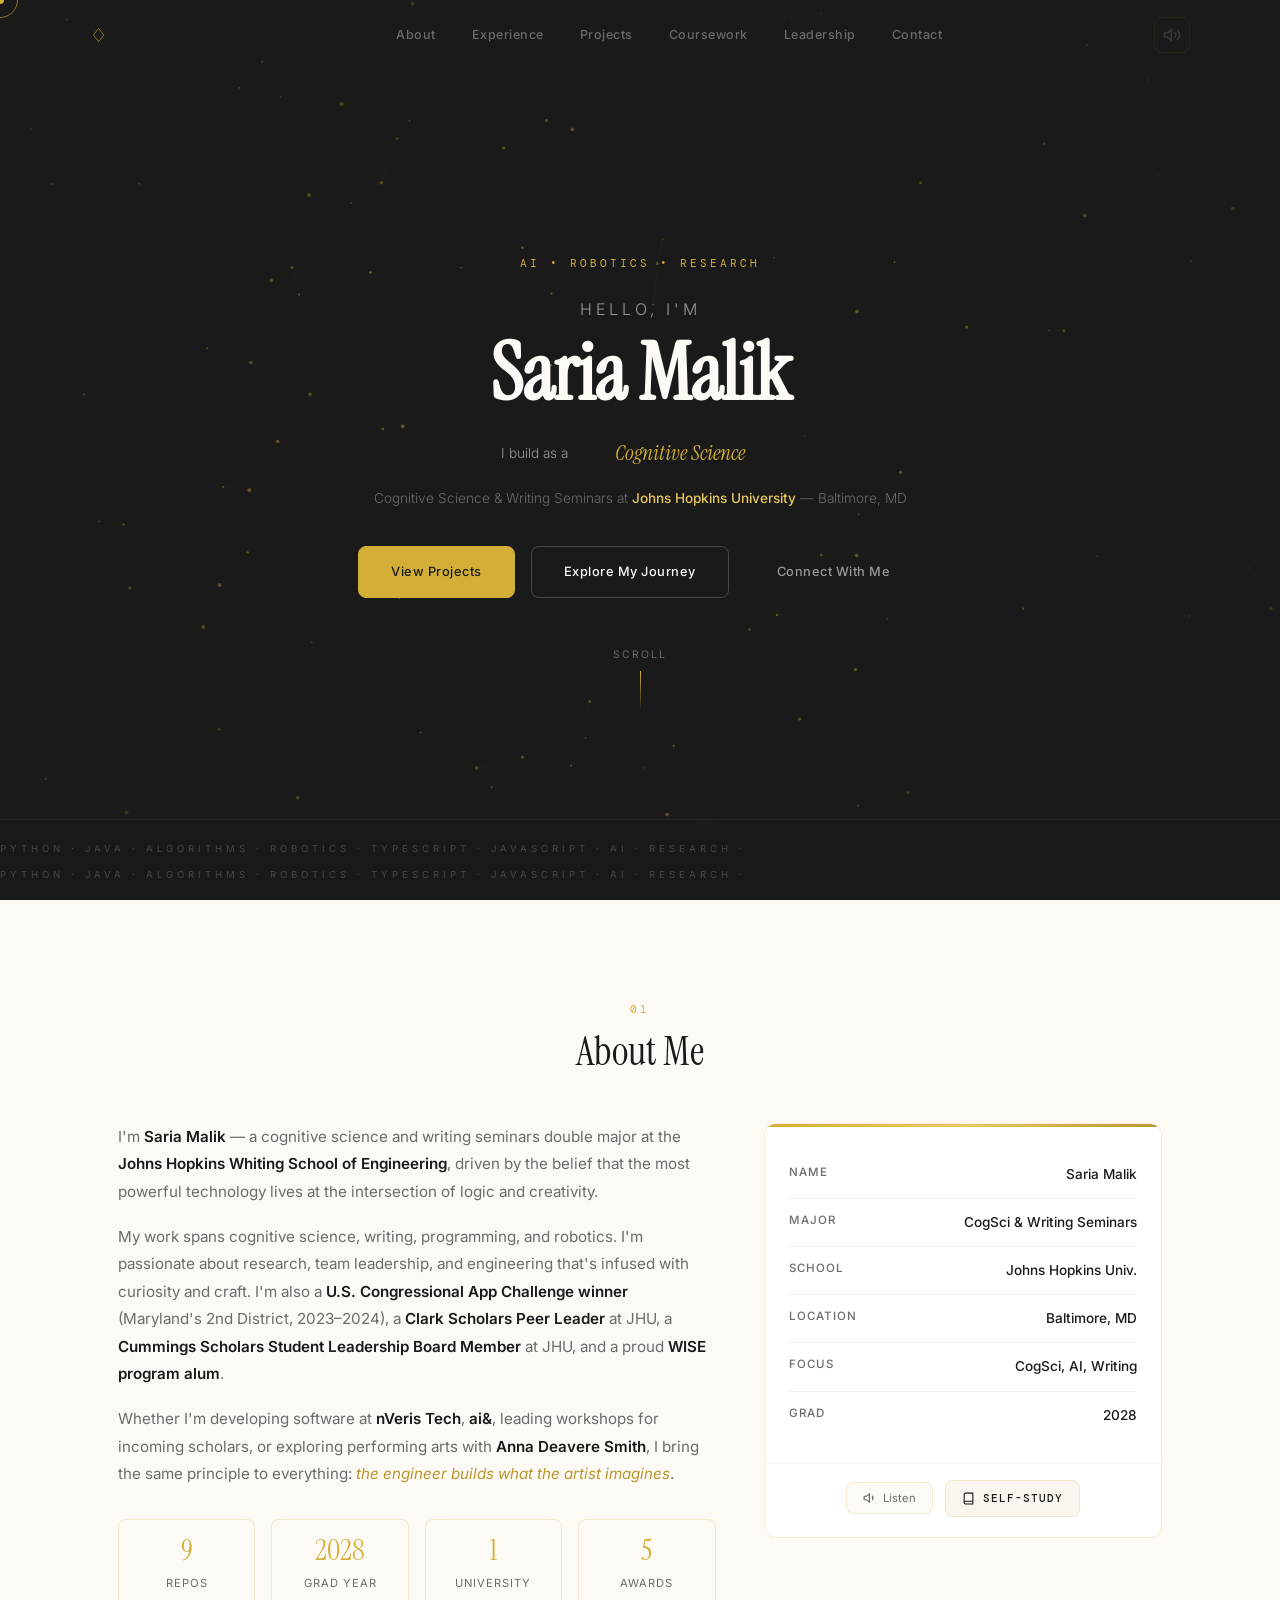
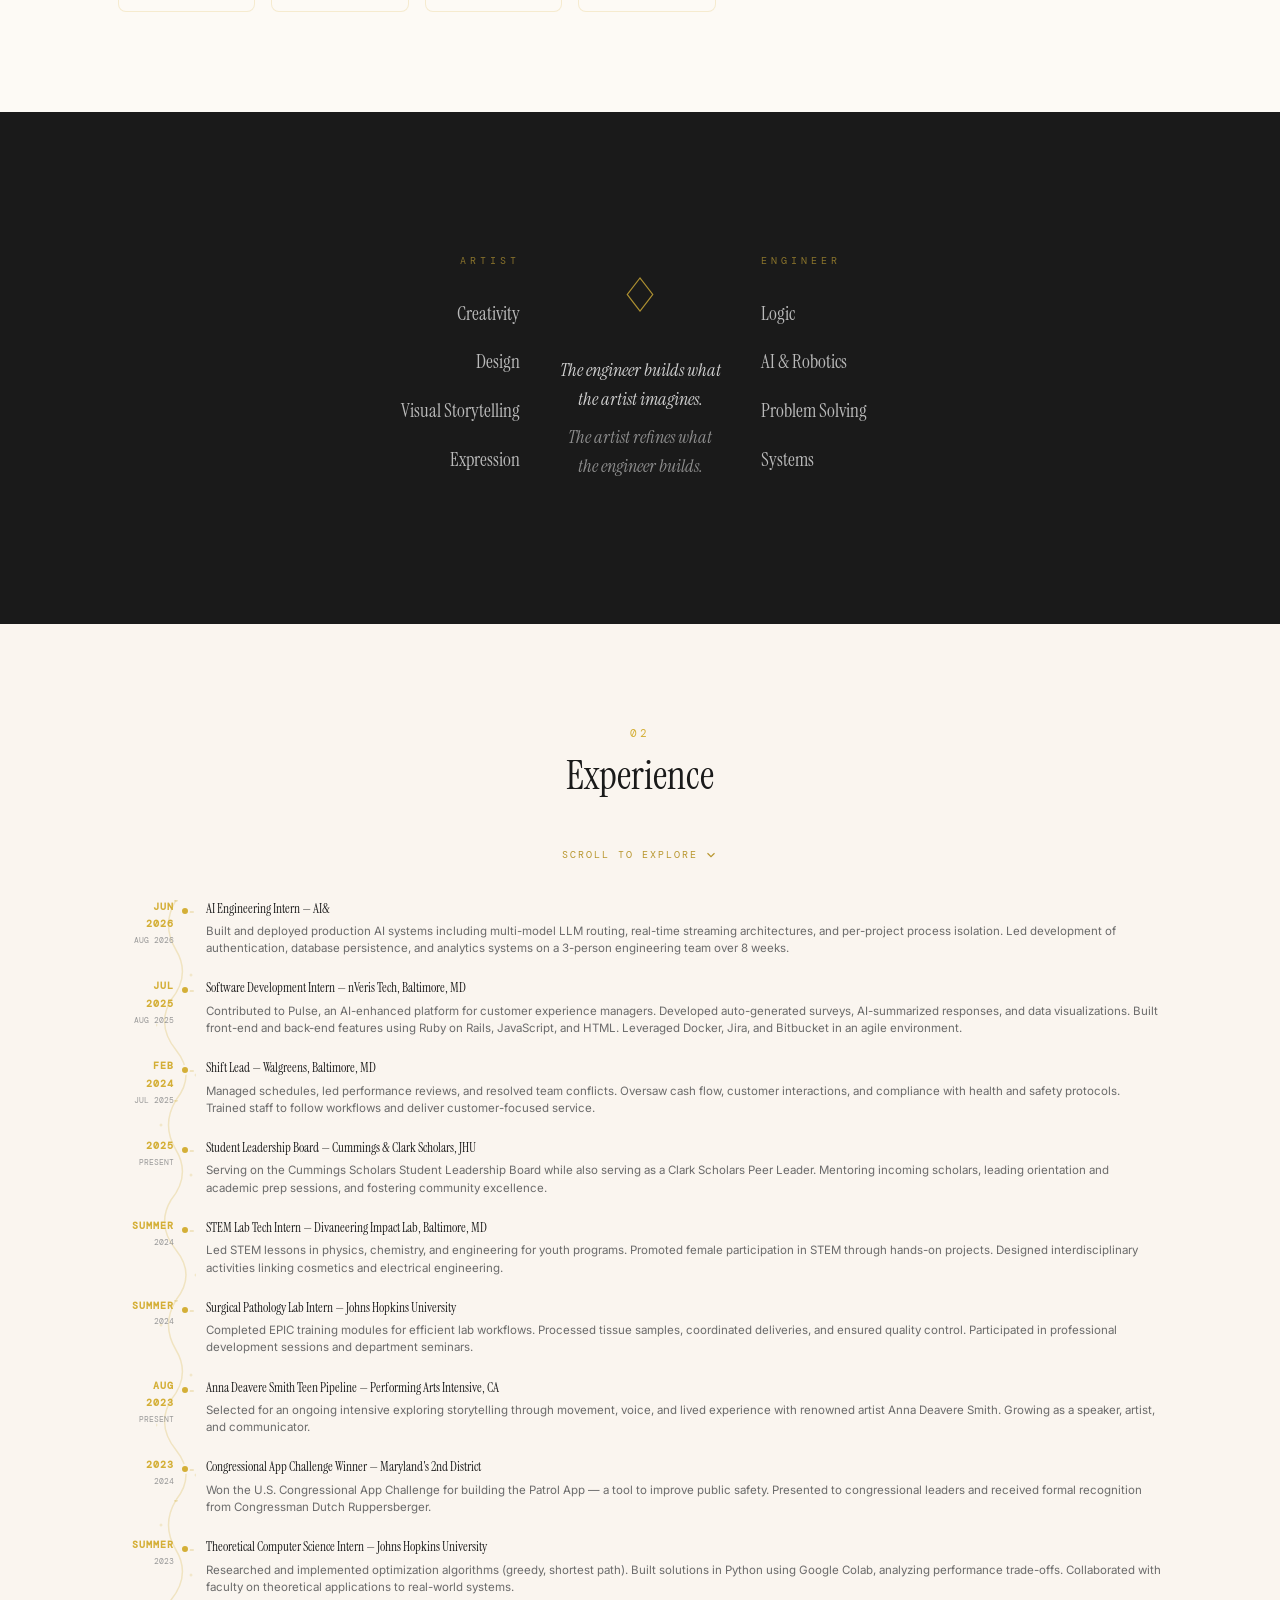
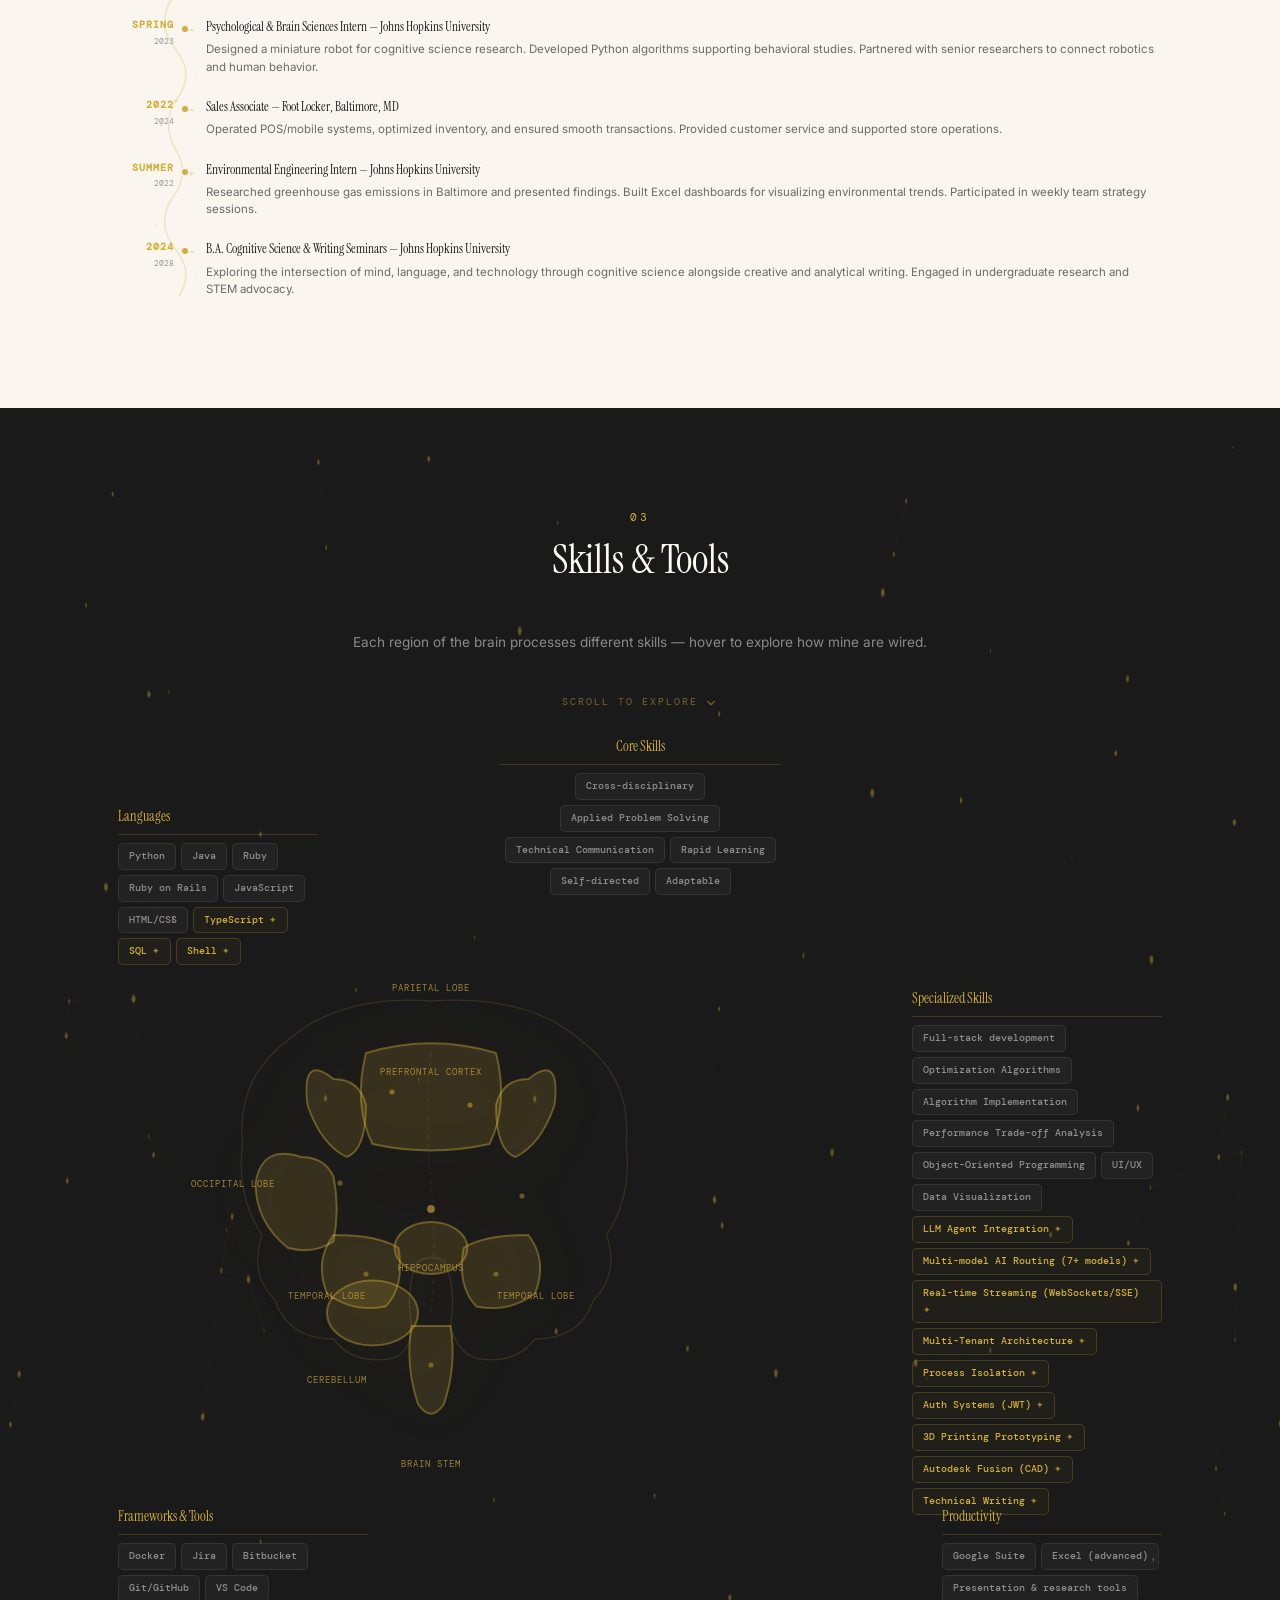
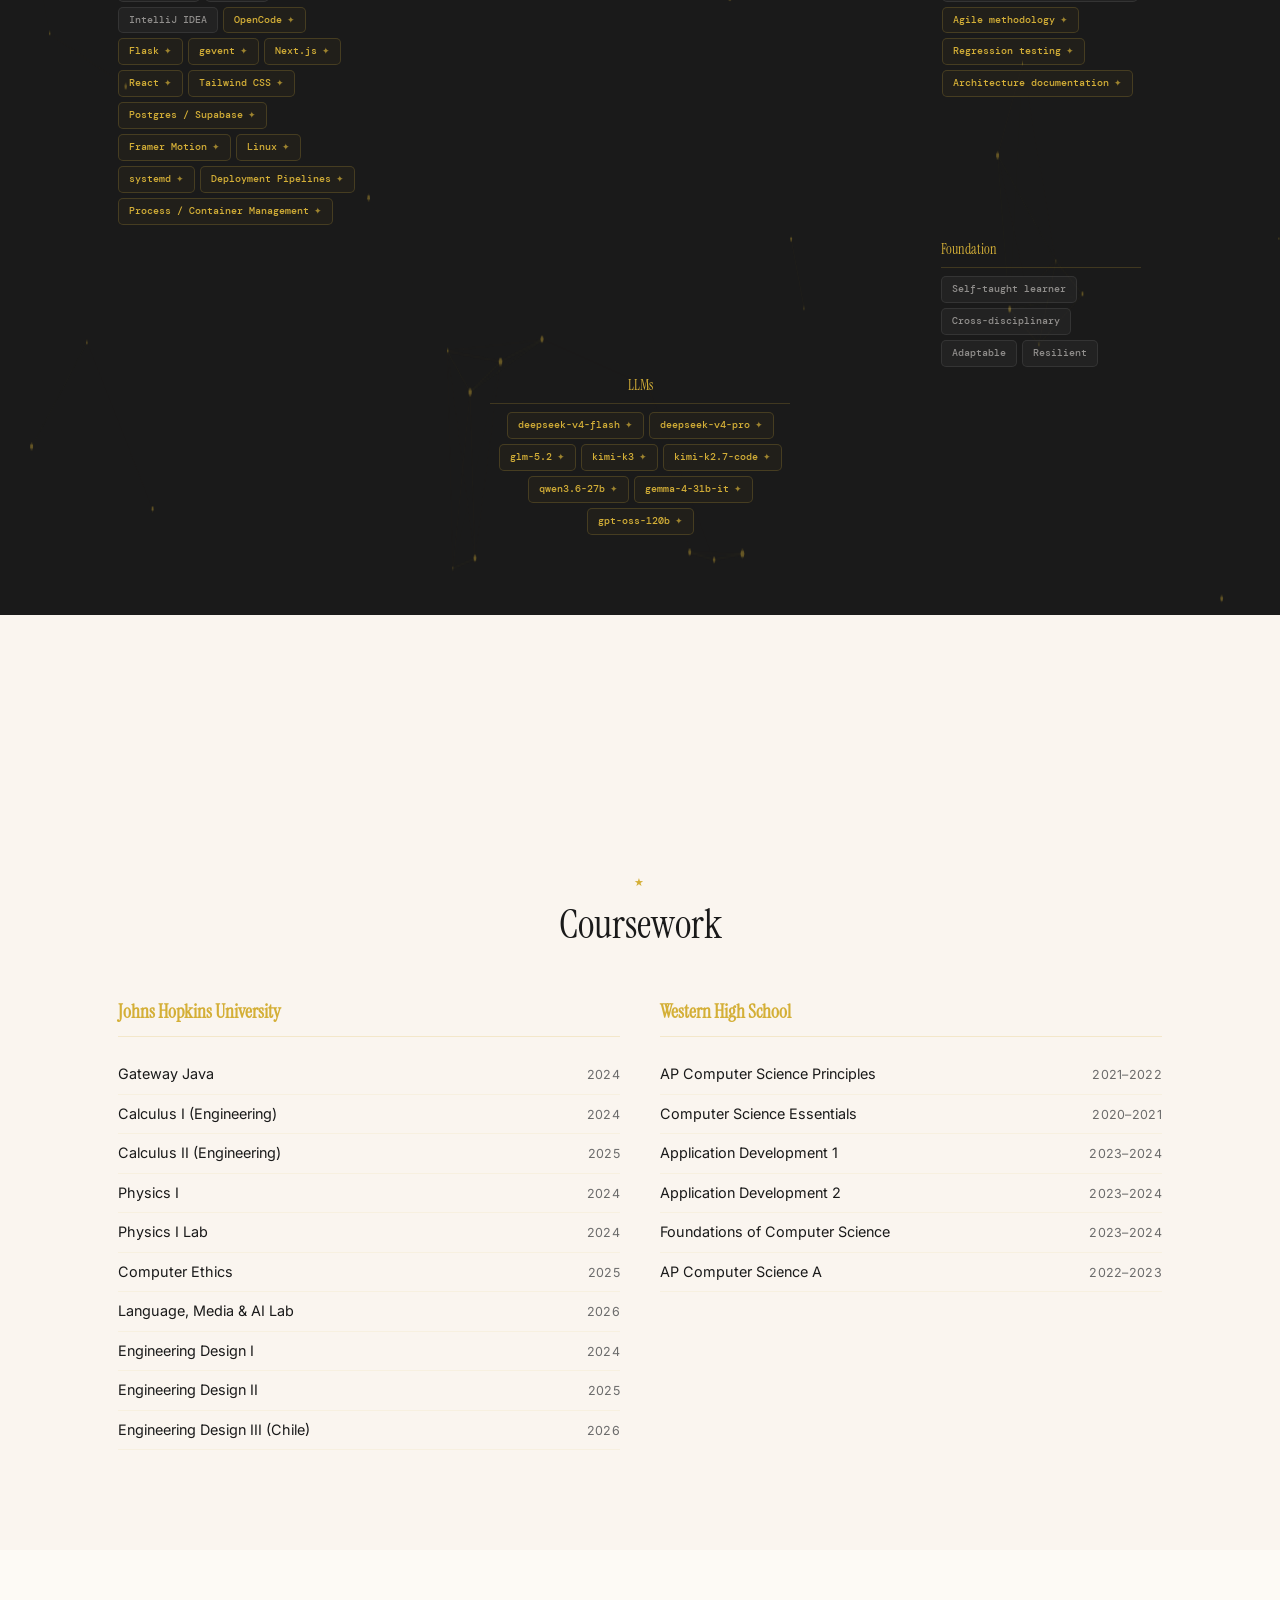
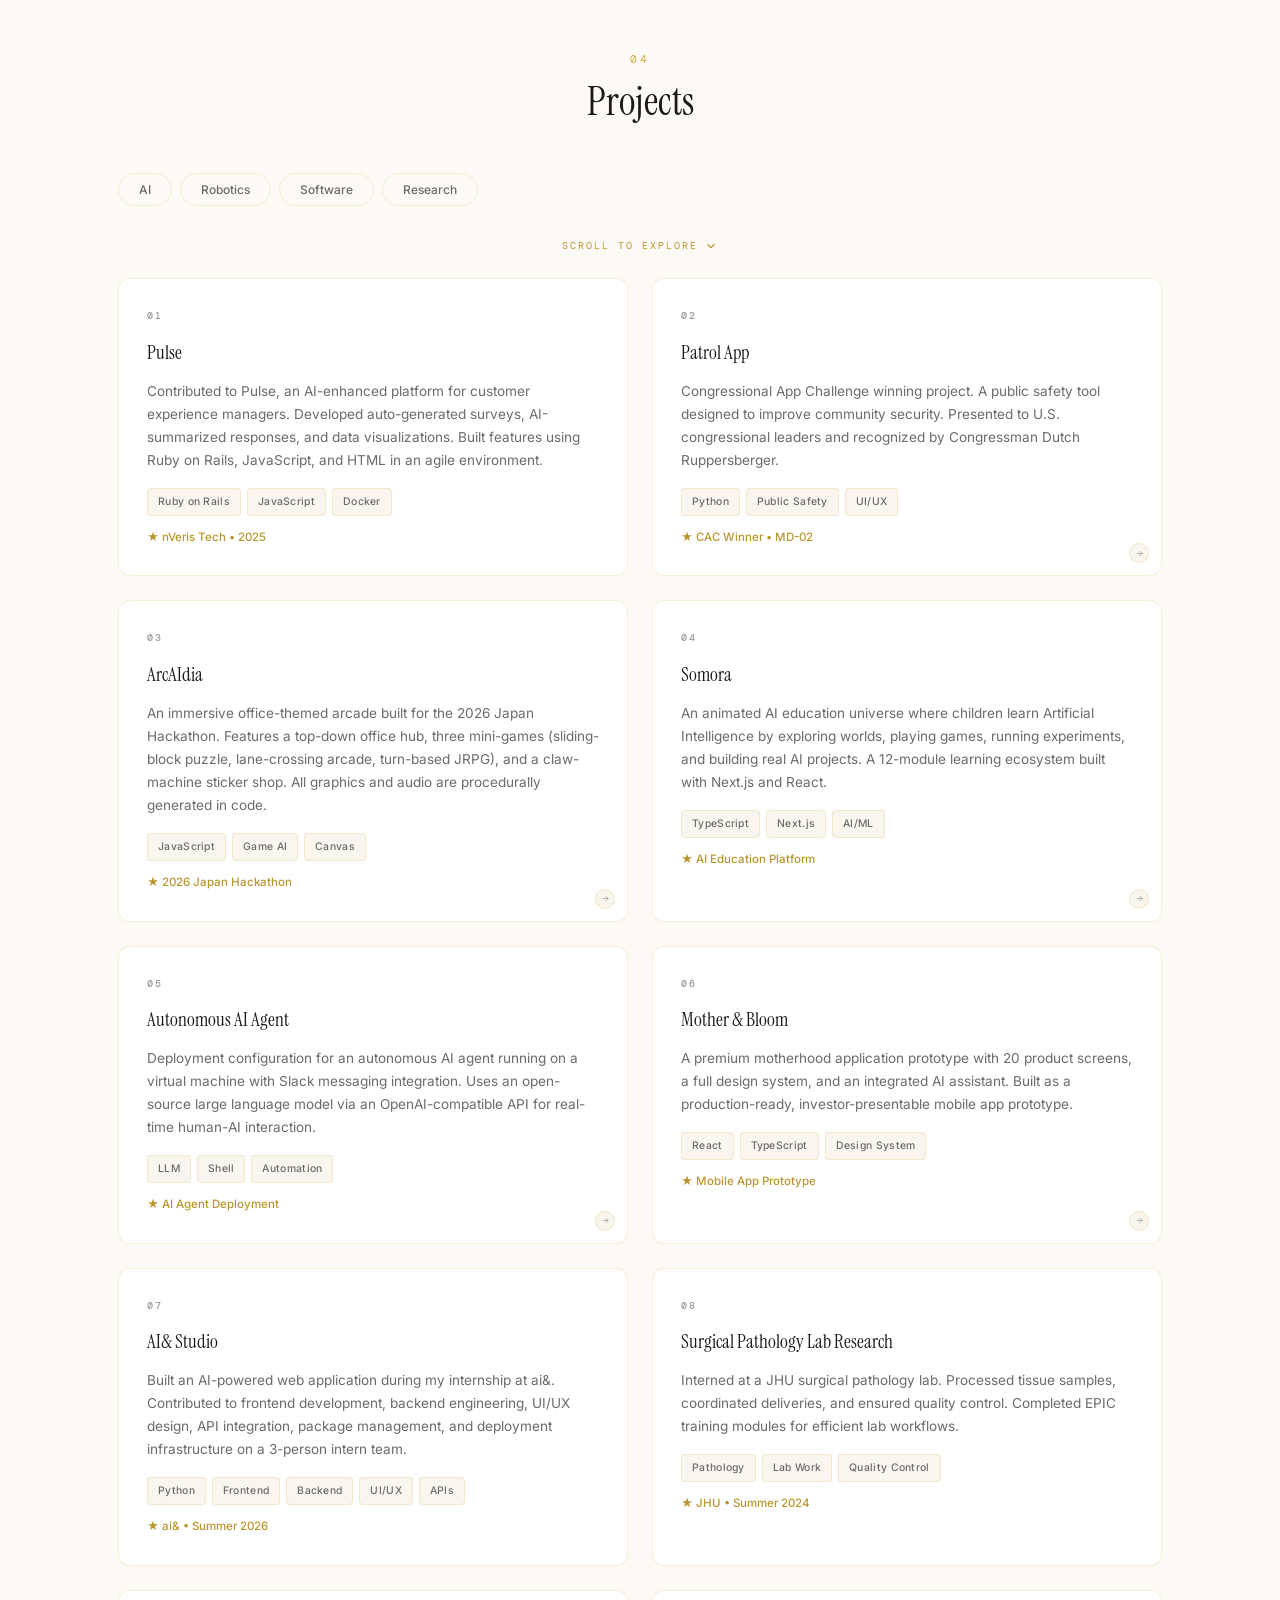
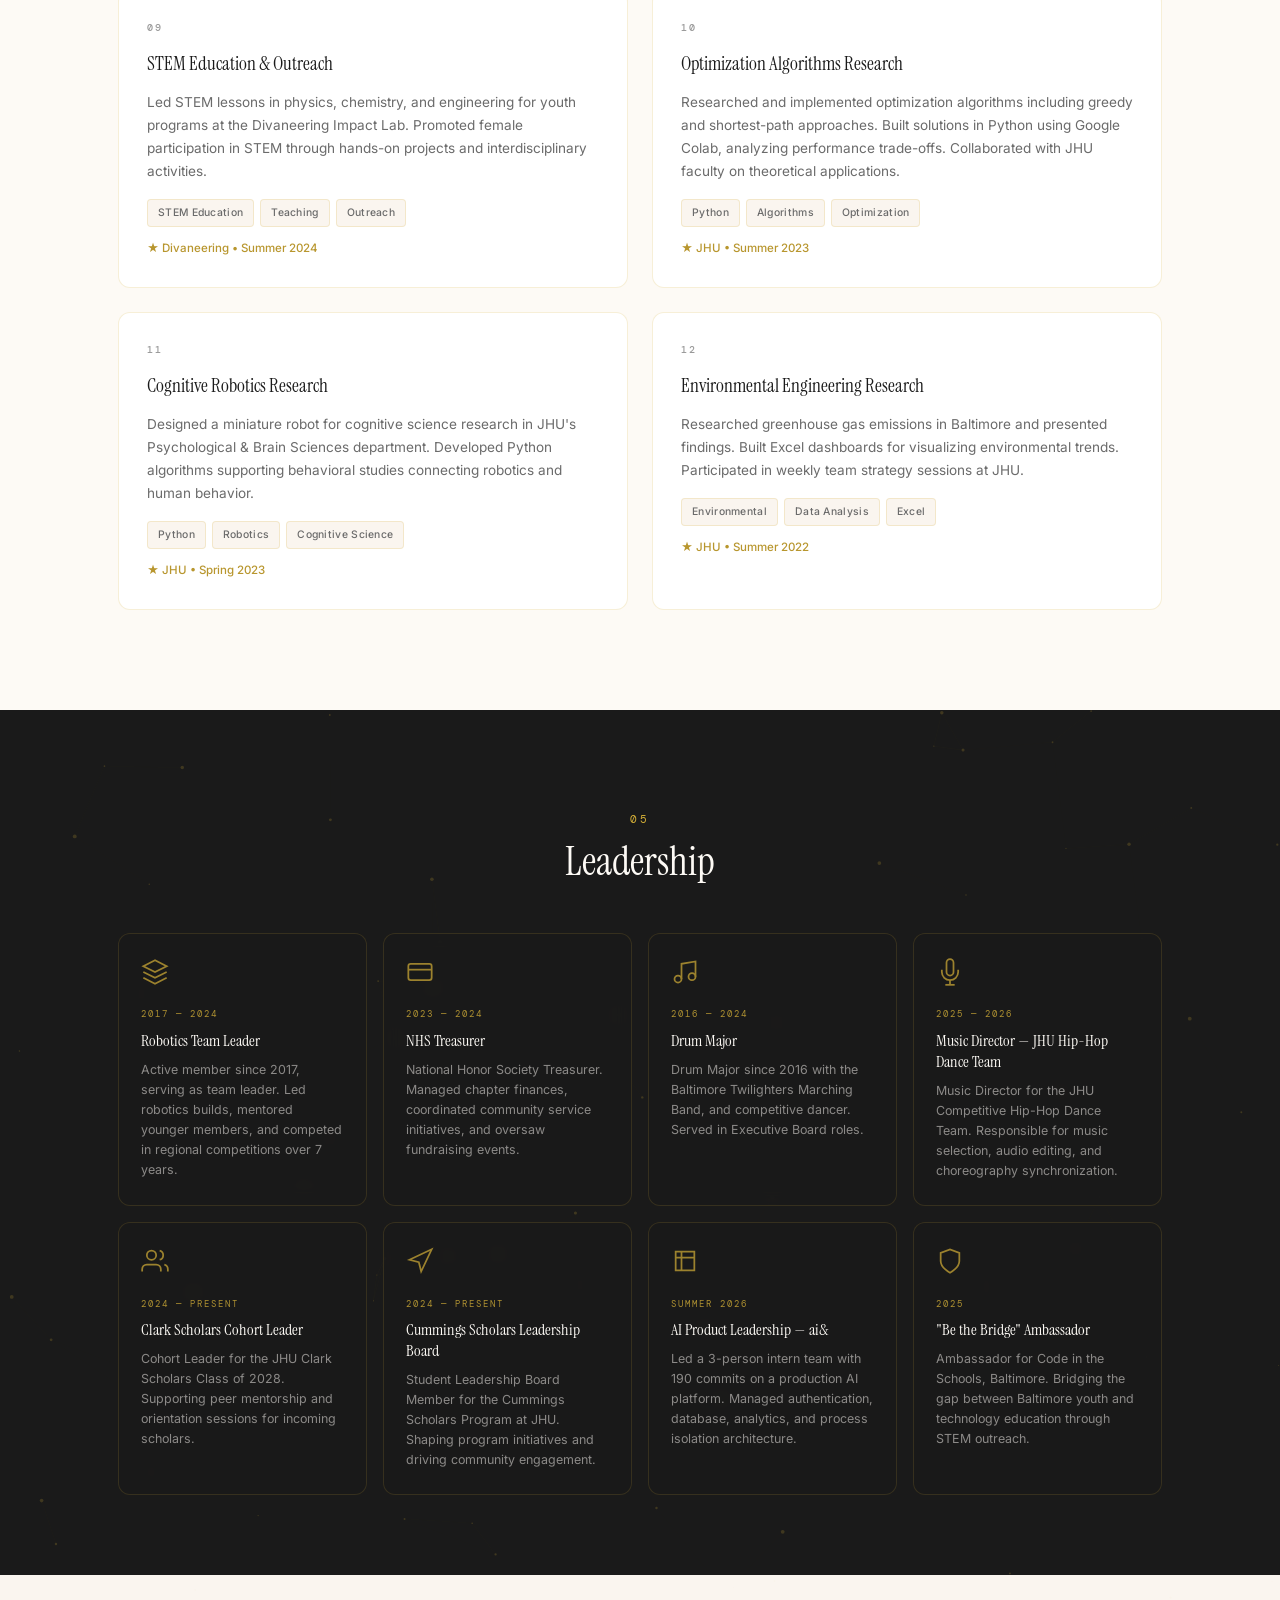
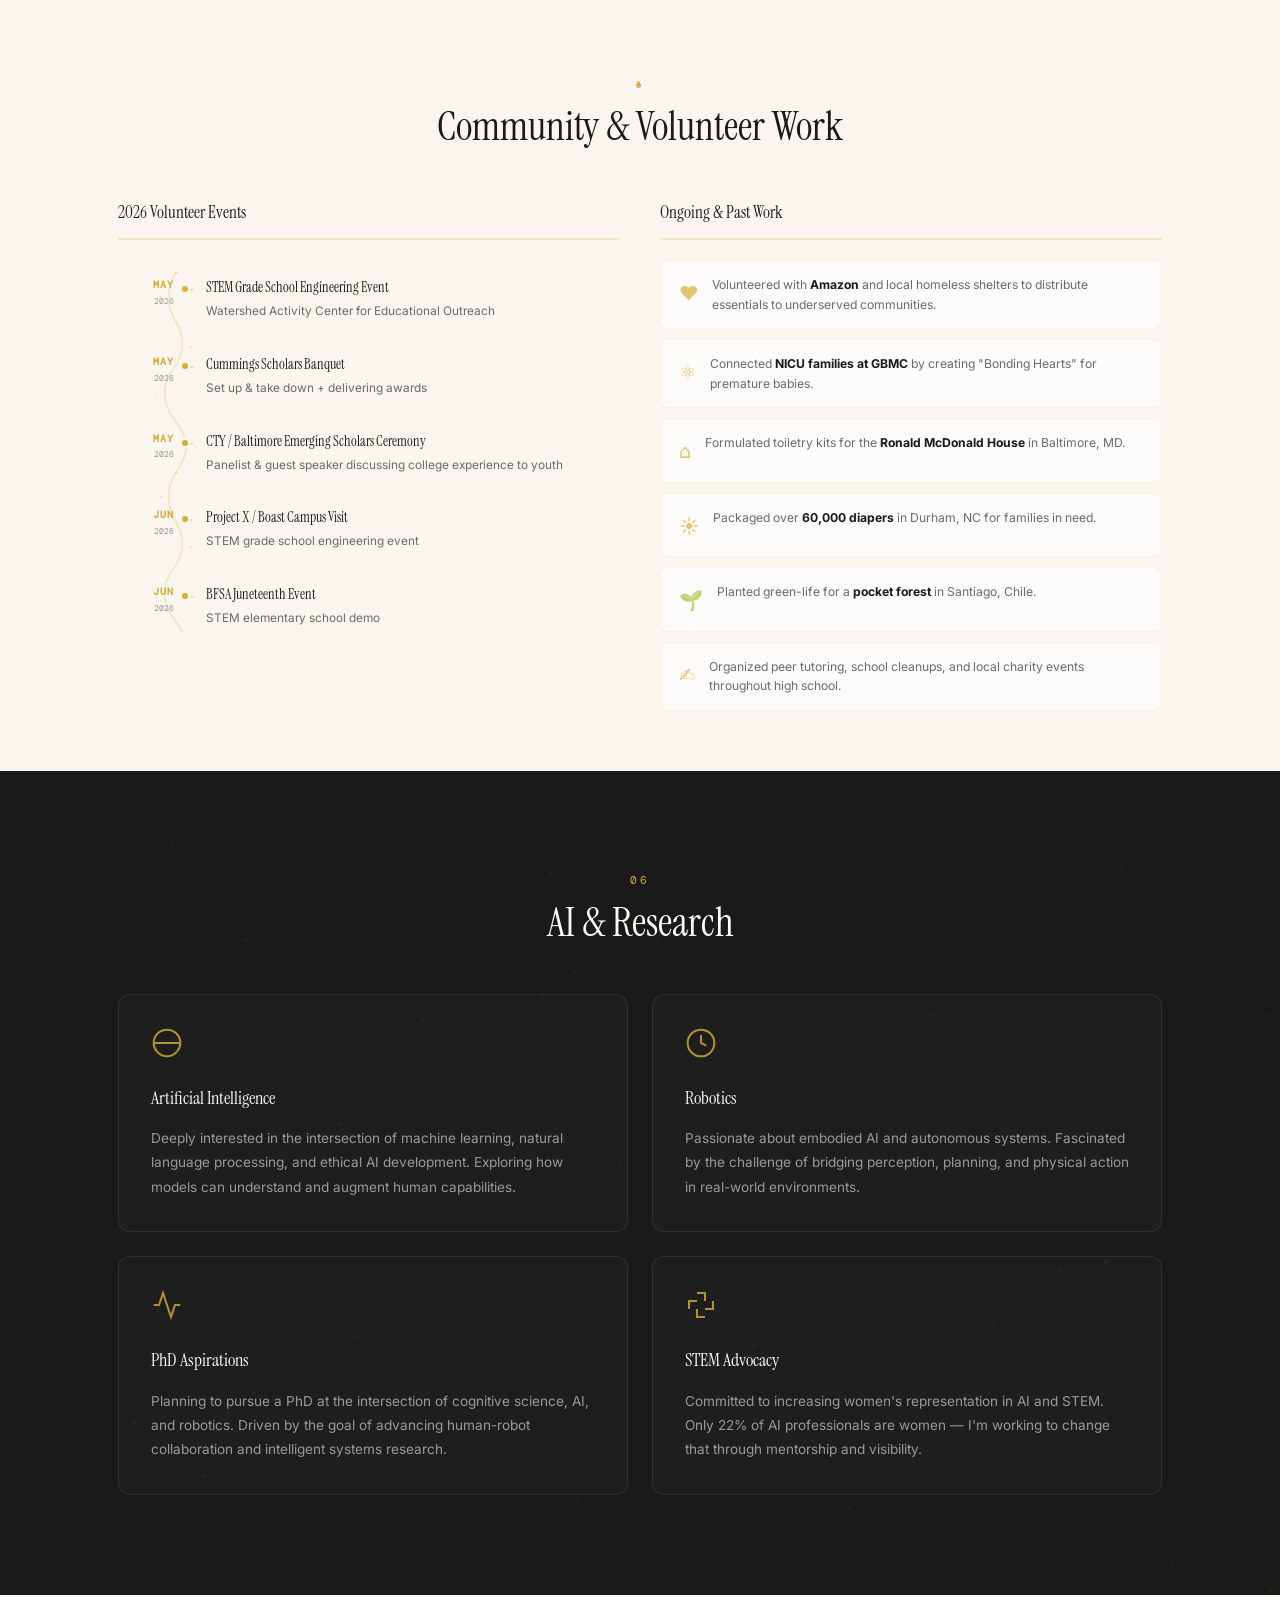
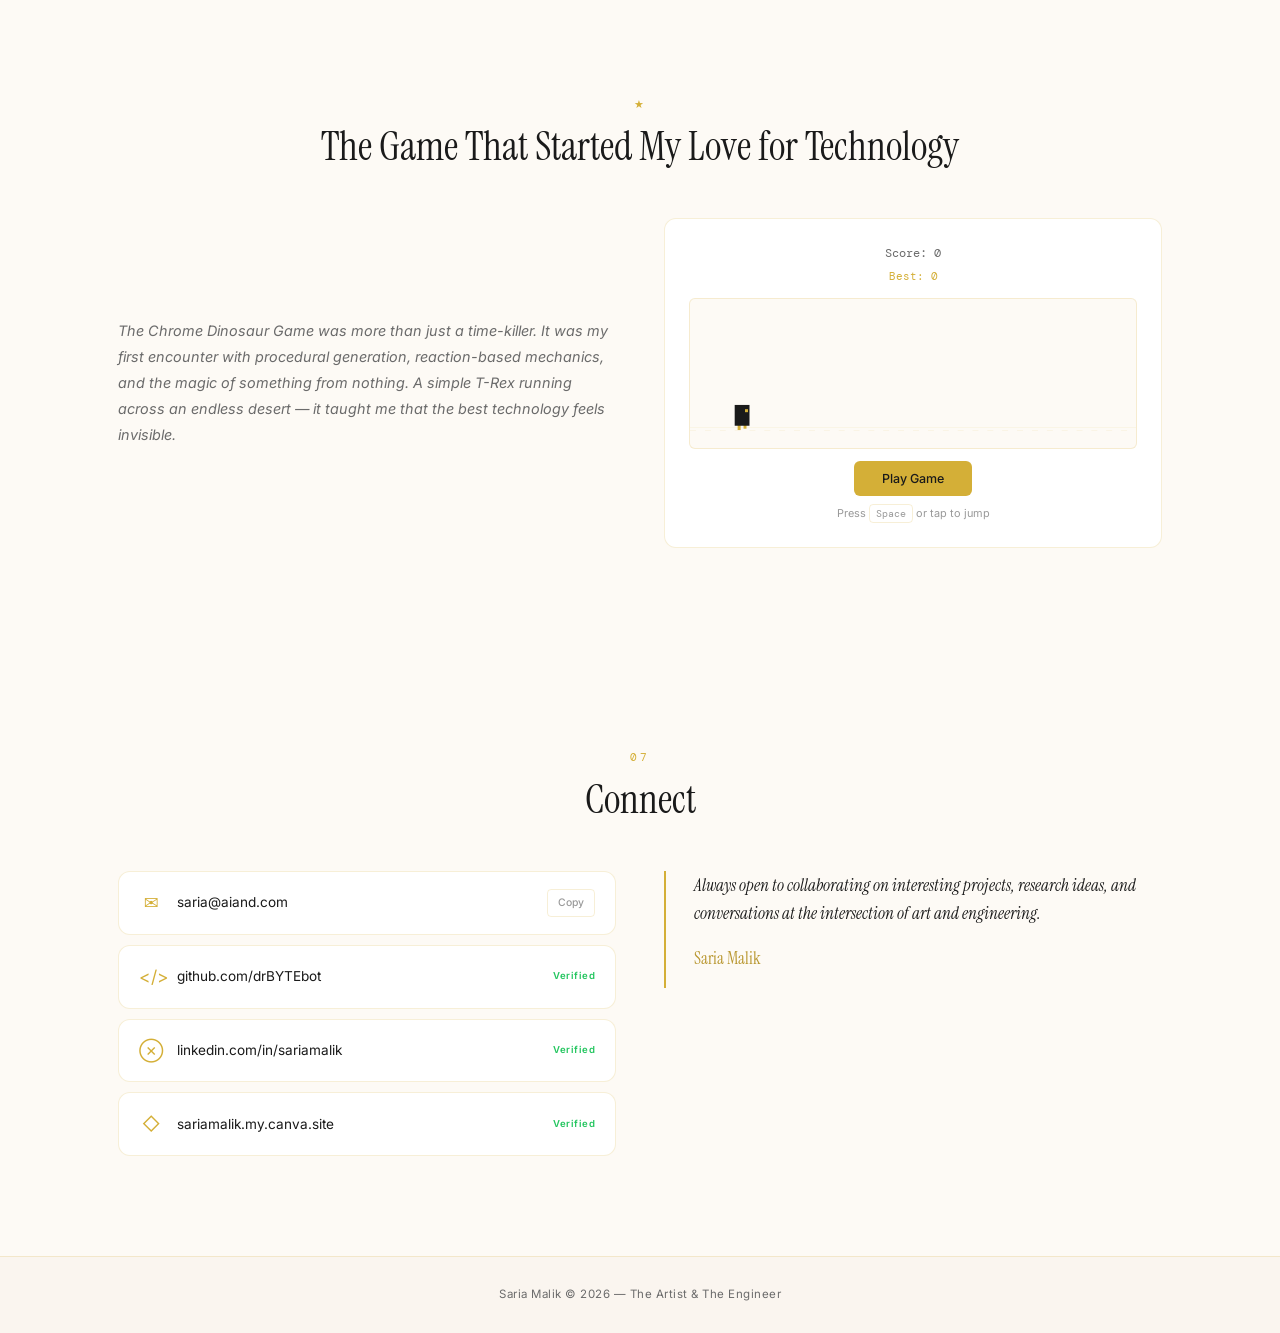
==== commit cfbc3c34: "Fix coursework dates: Calc II (Eng) 2025, Language/Media/AI Lab 2026" ====
--- a/index.html
+++ b/index.html
@@ -656,11 +656,11 @@
           <ul class="course-list">
             <li><span class="course-name">Gateway Java</span><span class="course-term">2024</span></li>
             <li><span class="course-name">Calculus I (Engineering)</span><span class="course-term">2024</span></li>
-            <li><span class="course-name">Calculus II (Engineering)</span><span class="course-term">2024</span></li>
+            <li><span class="course-name">Calculus II (Engineering)</span><span class="course-term">2025</span></li>
             <li><span class="course-name">Physics I</span><span class="course-term">2024</span></li>
             <li><span class="course-name">Physics I Lab</span><span class="course-term">2024</span></li>
             <li><span class="course-name">Computer Ethics</span><span class="course-term">2025</span></li>
-            <li><span class="course-name">Language, Media &amp; AI Lab</span><span class="course-term">2025</span></li>
+            <li><span class="course-name">Language, Media &amp; AI Lab</span><span class="course-term">2026</span></li>
             <li><span class="course-name">Engineering Design I</span><span class="course-term">2024</span></li>
             <li><span class="course-name">Engineering Design II</span><span class="course-term">2025</span></li>
             <li><span class="course-name">Engineering Design III (Chile)</span><span class="course-term">2026</span></li>
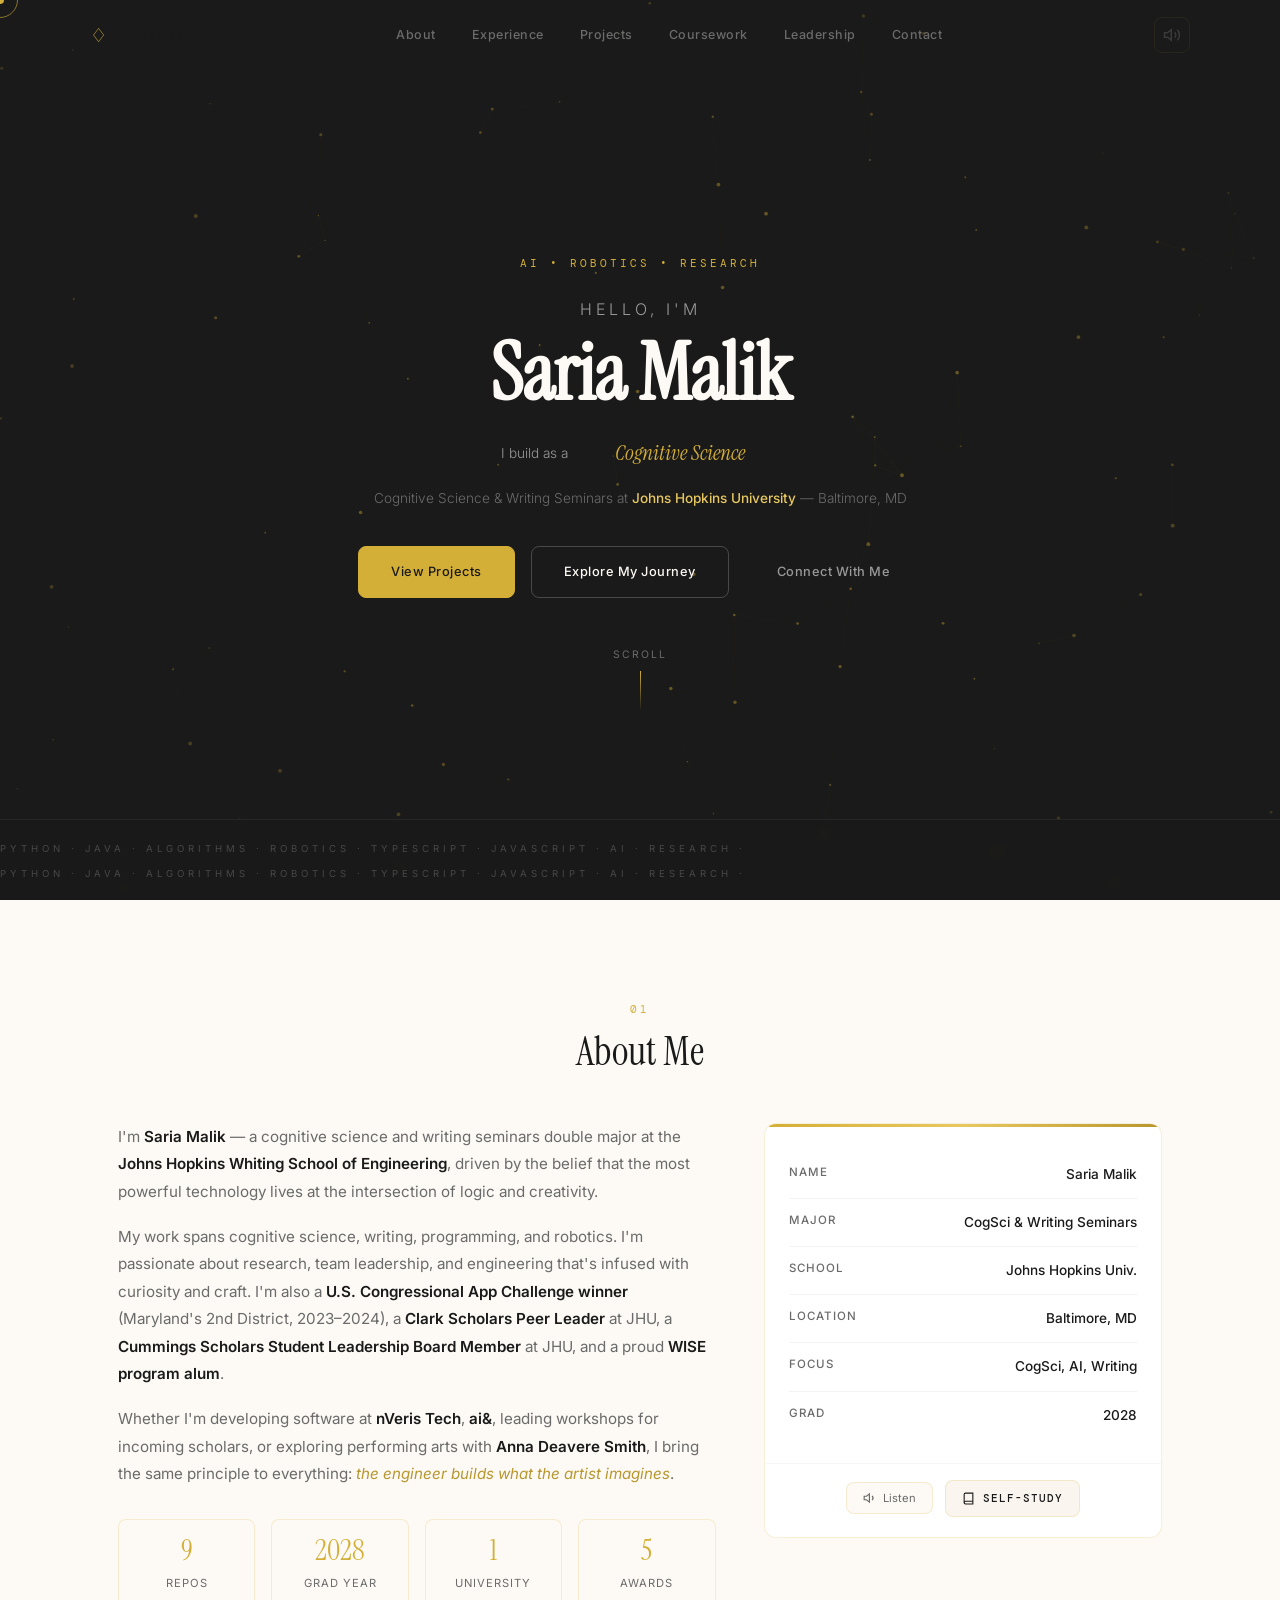
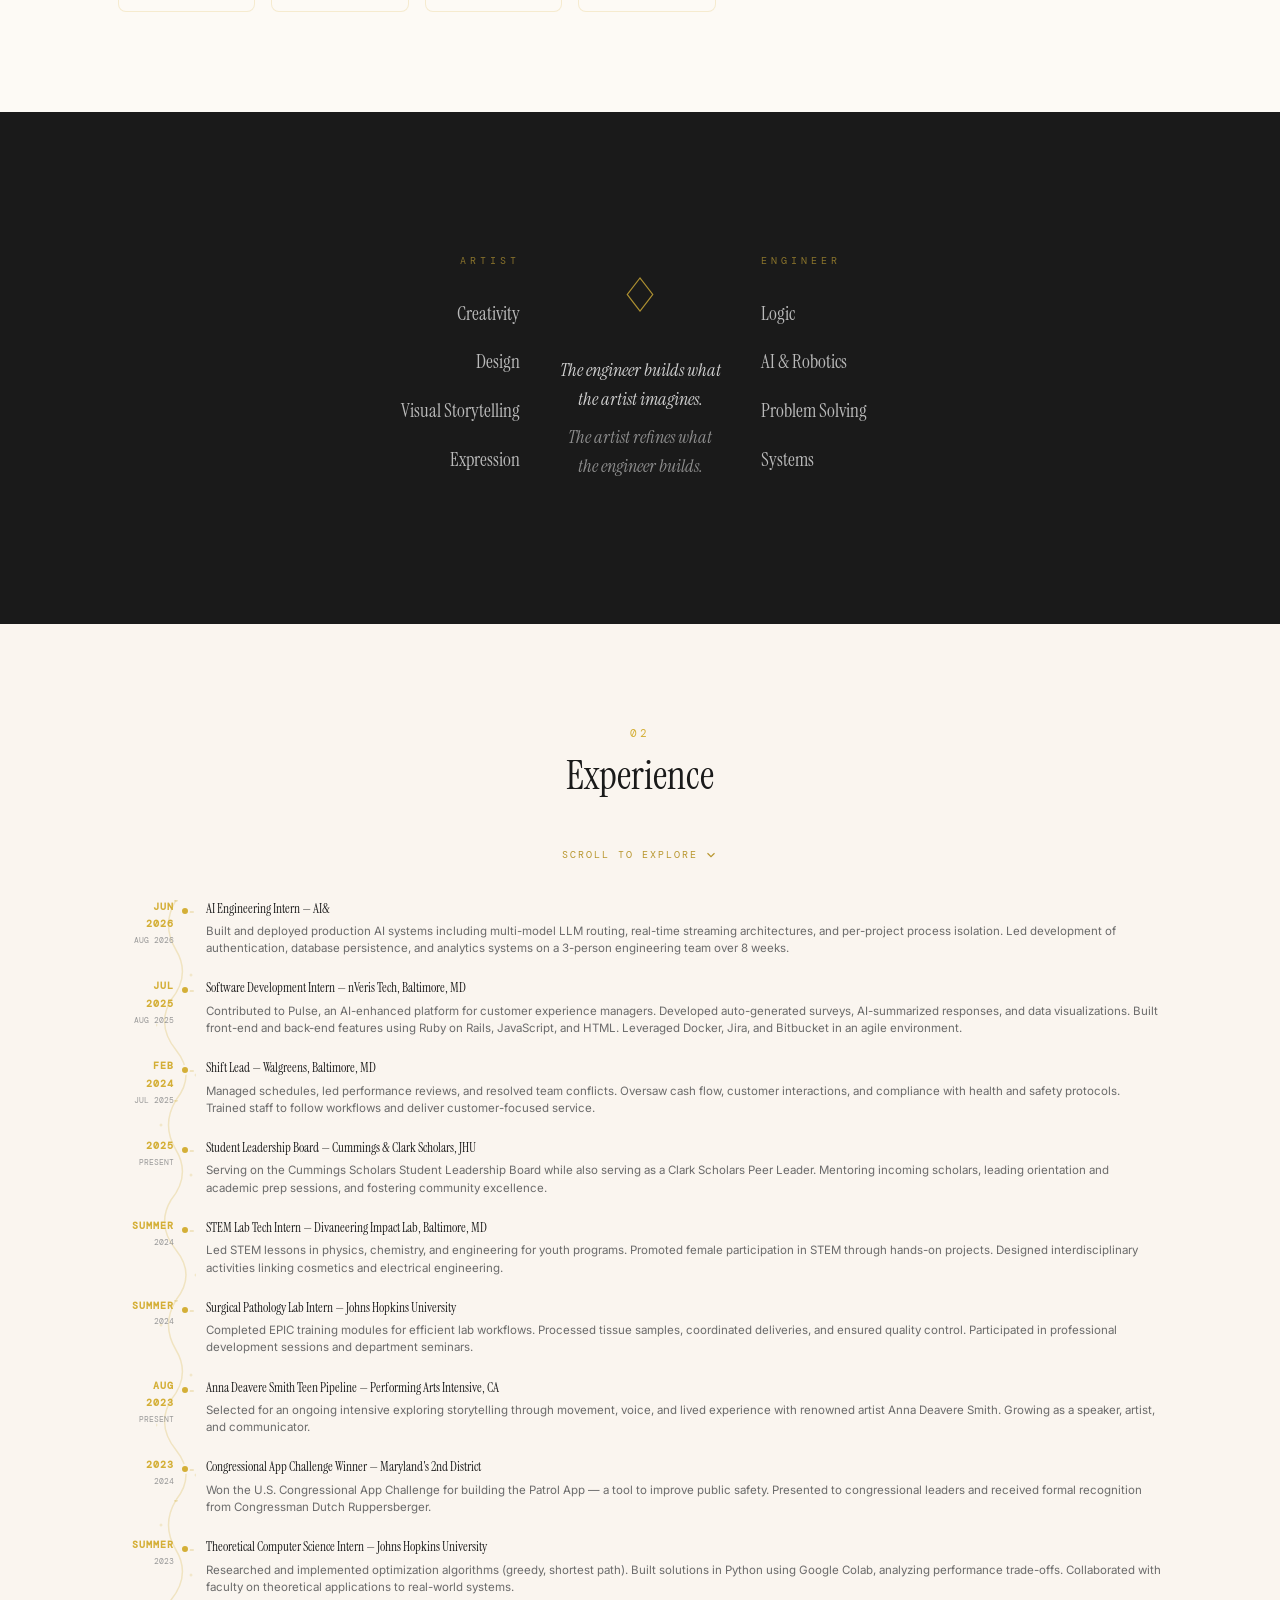
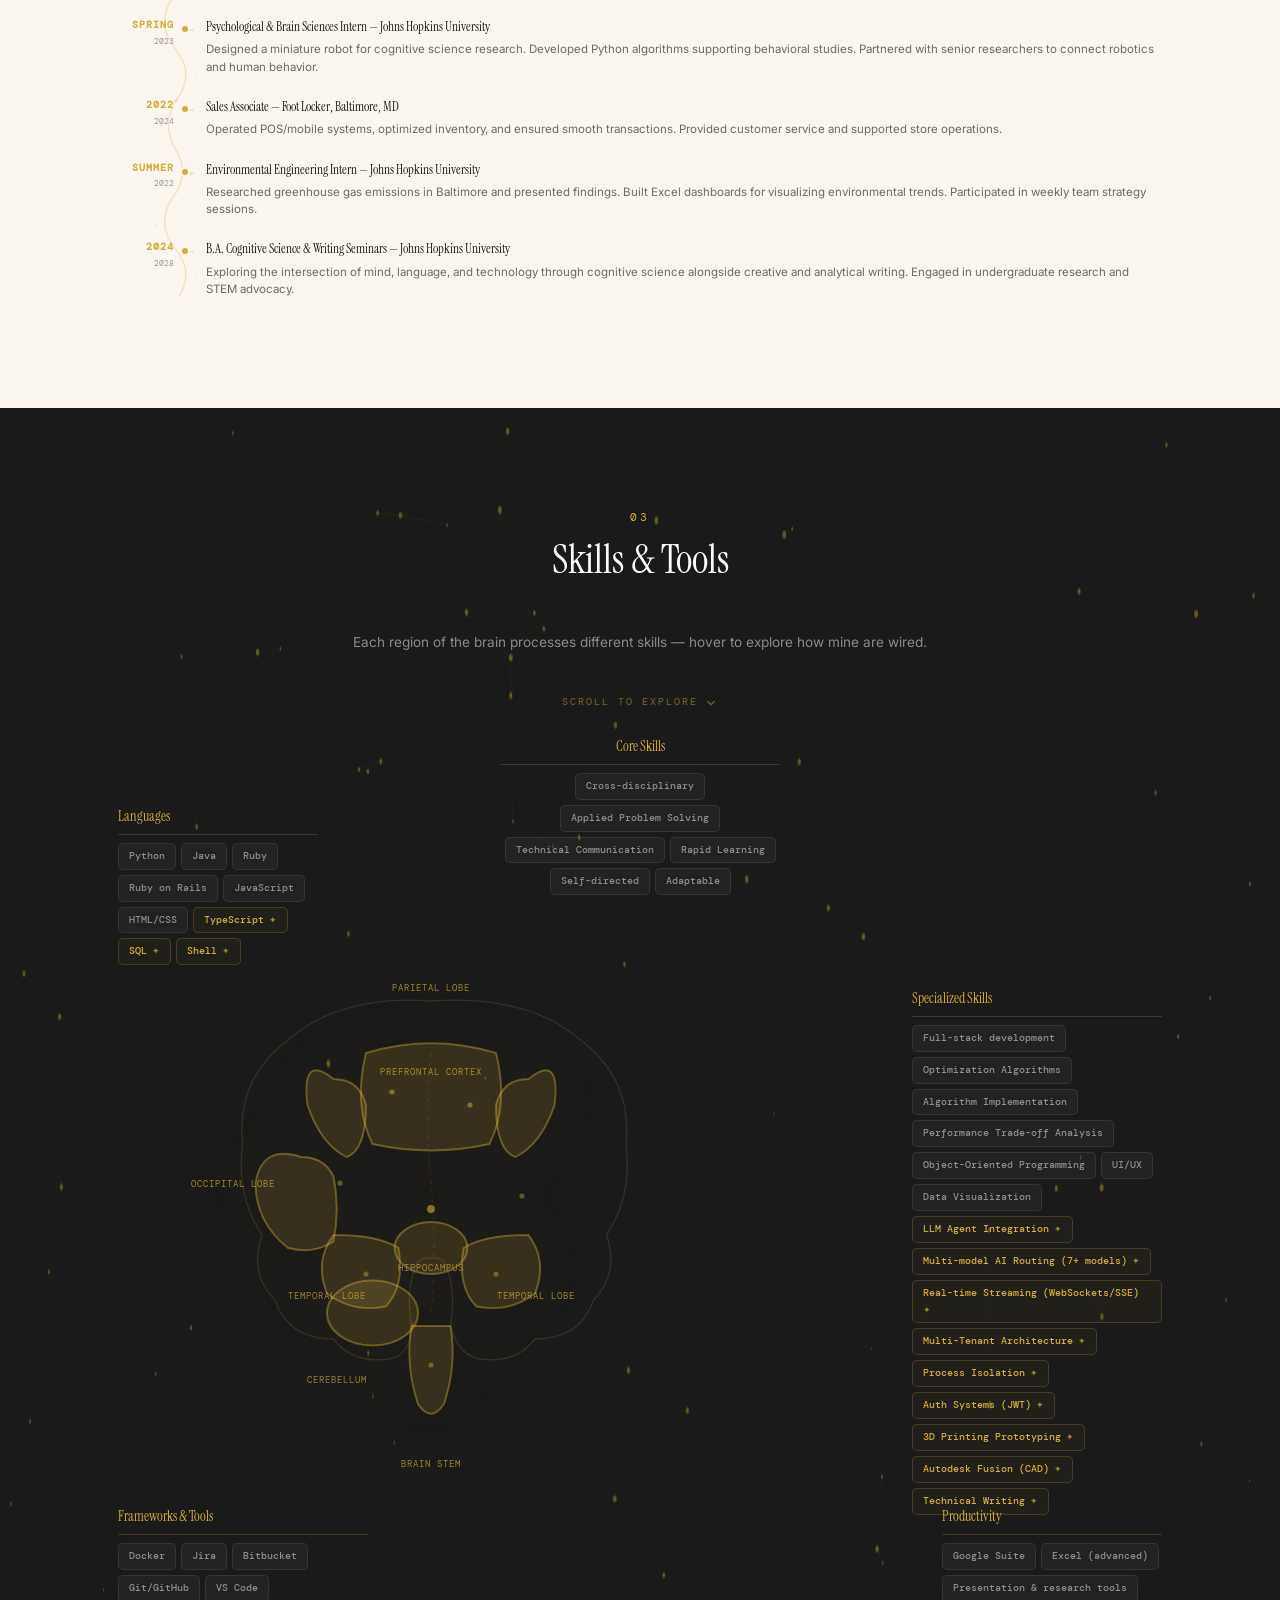
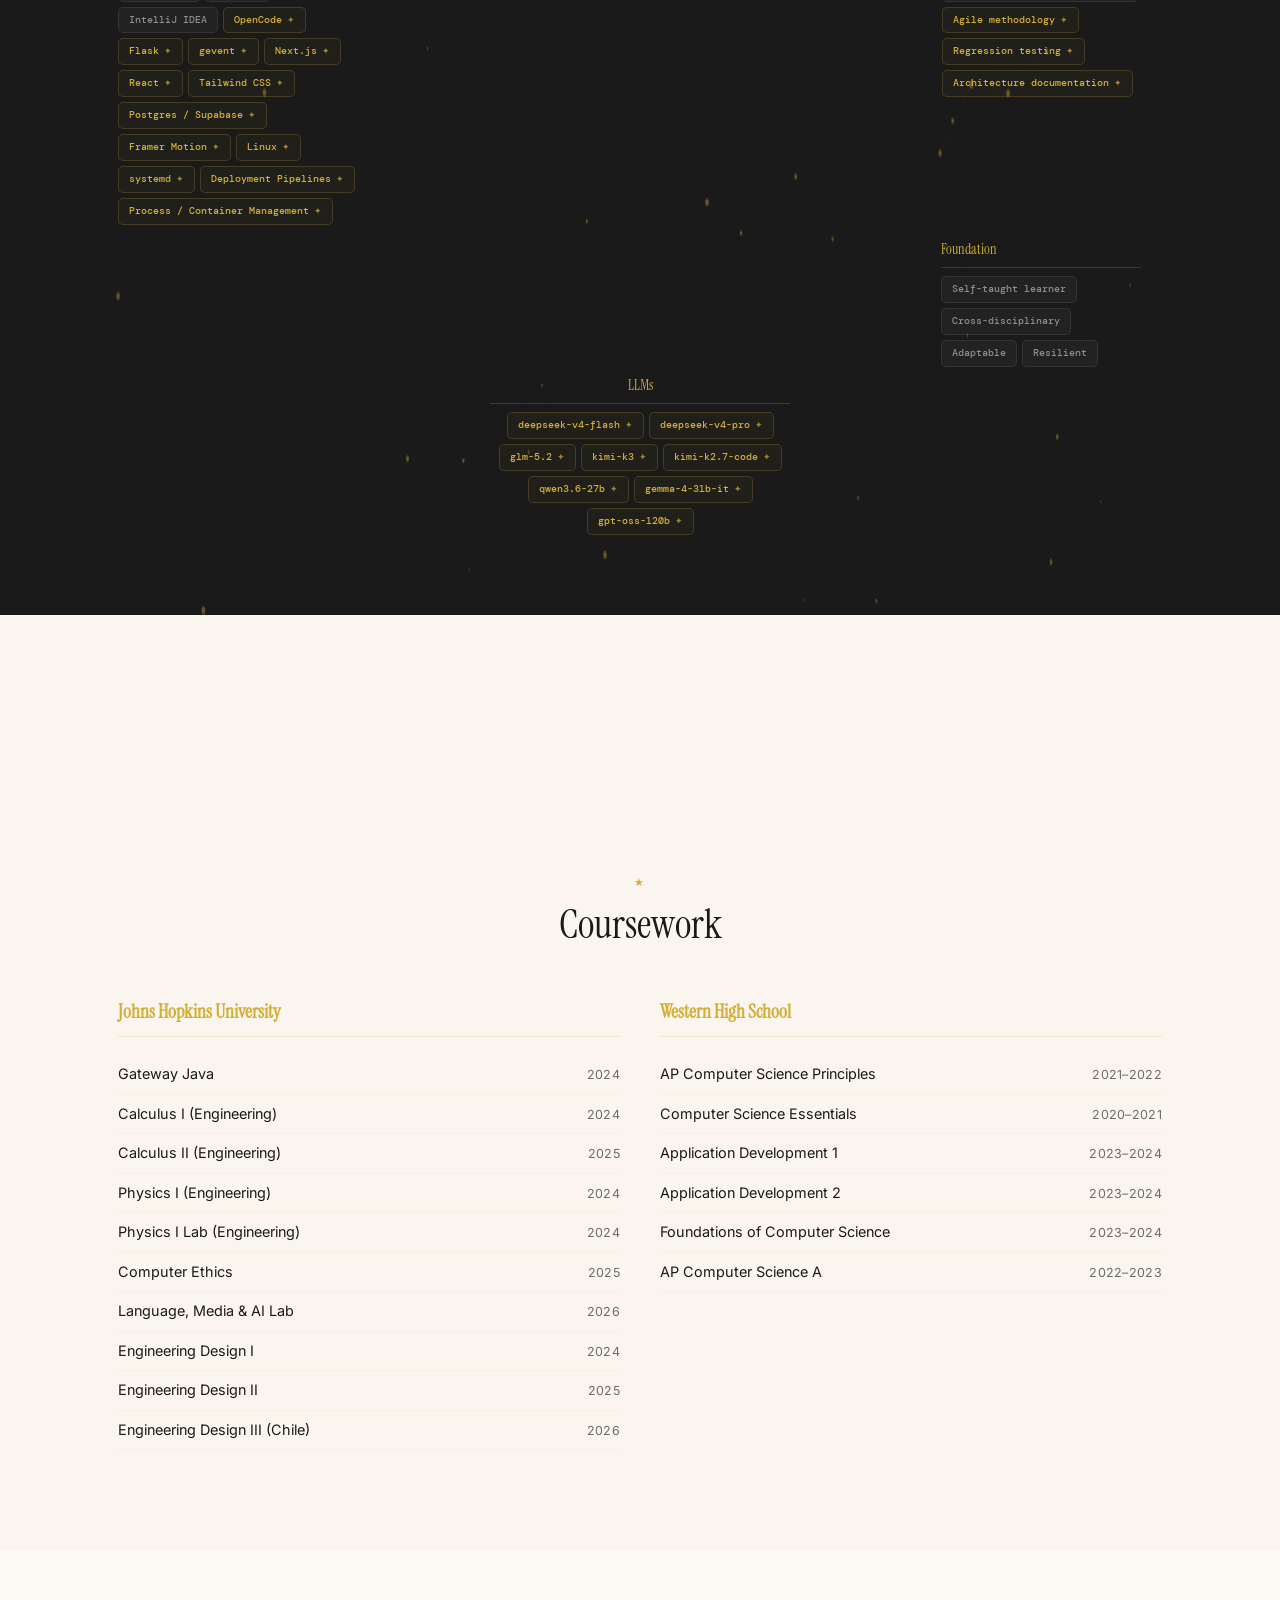
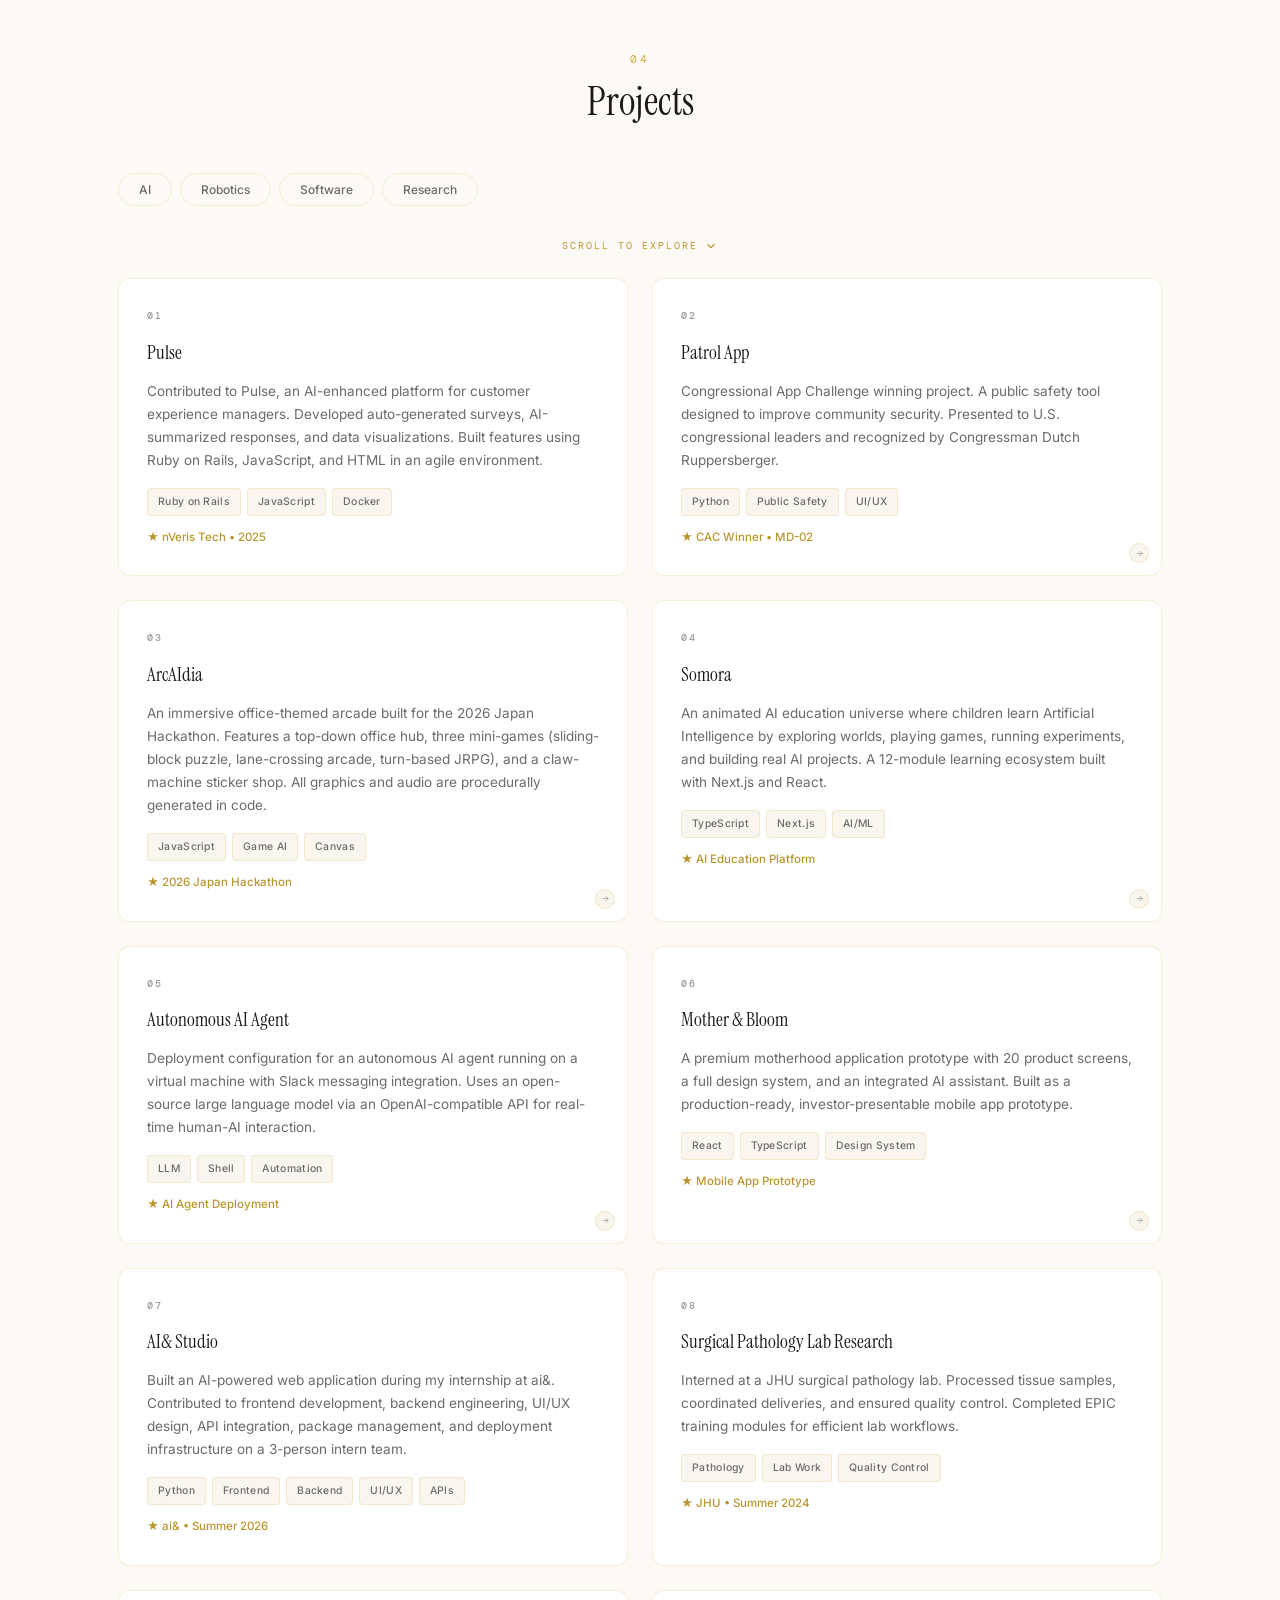
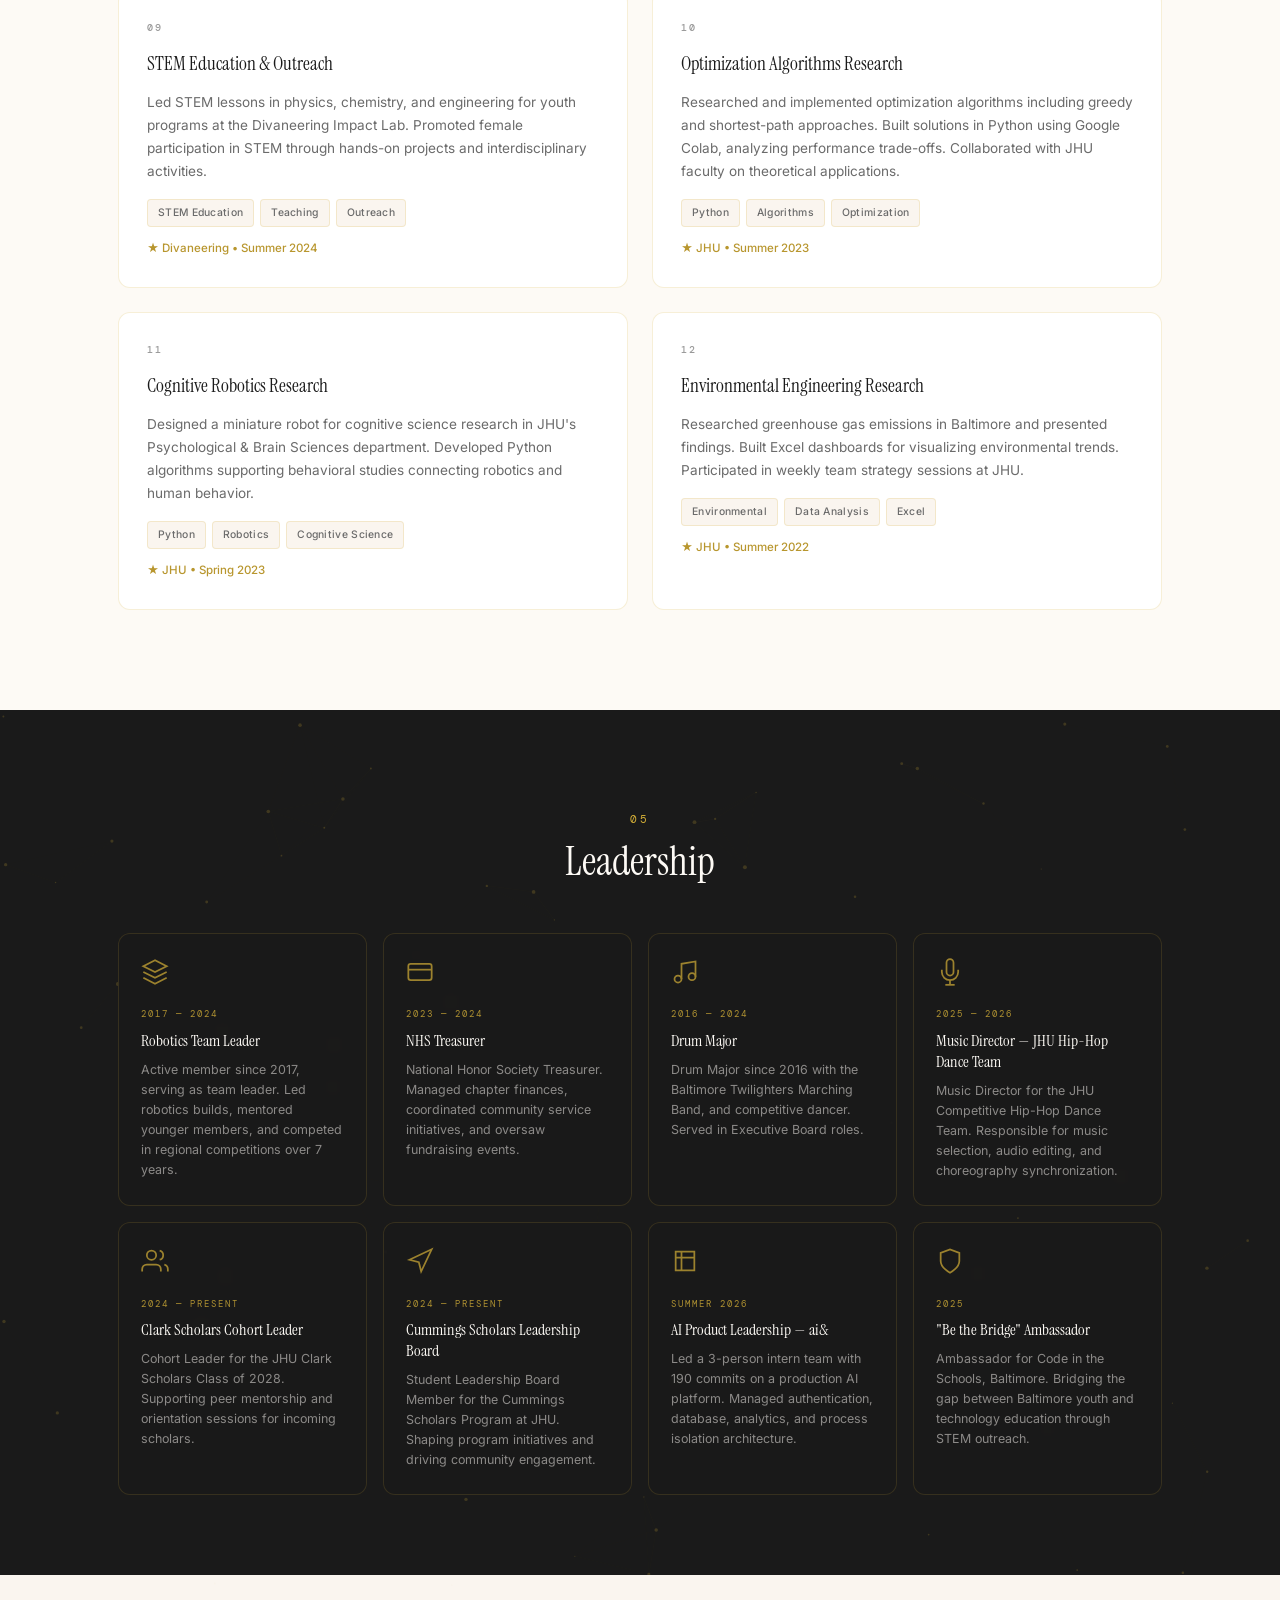
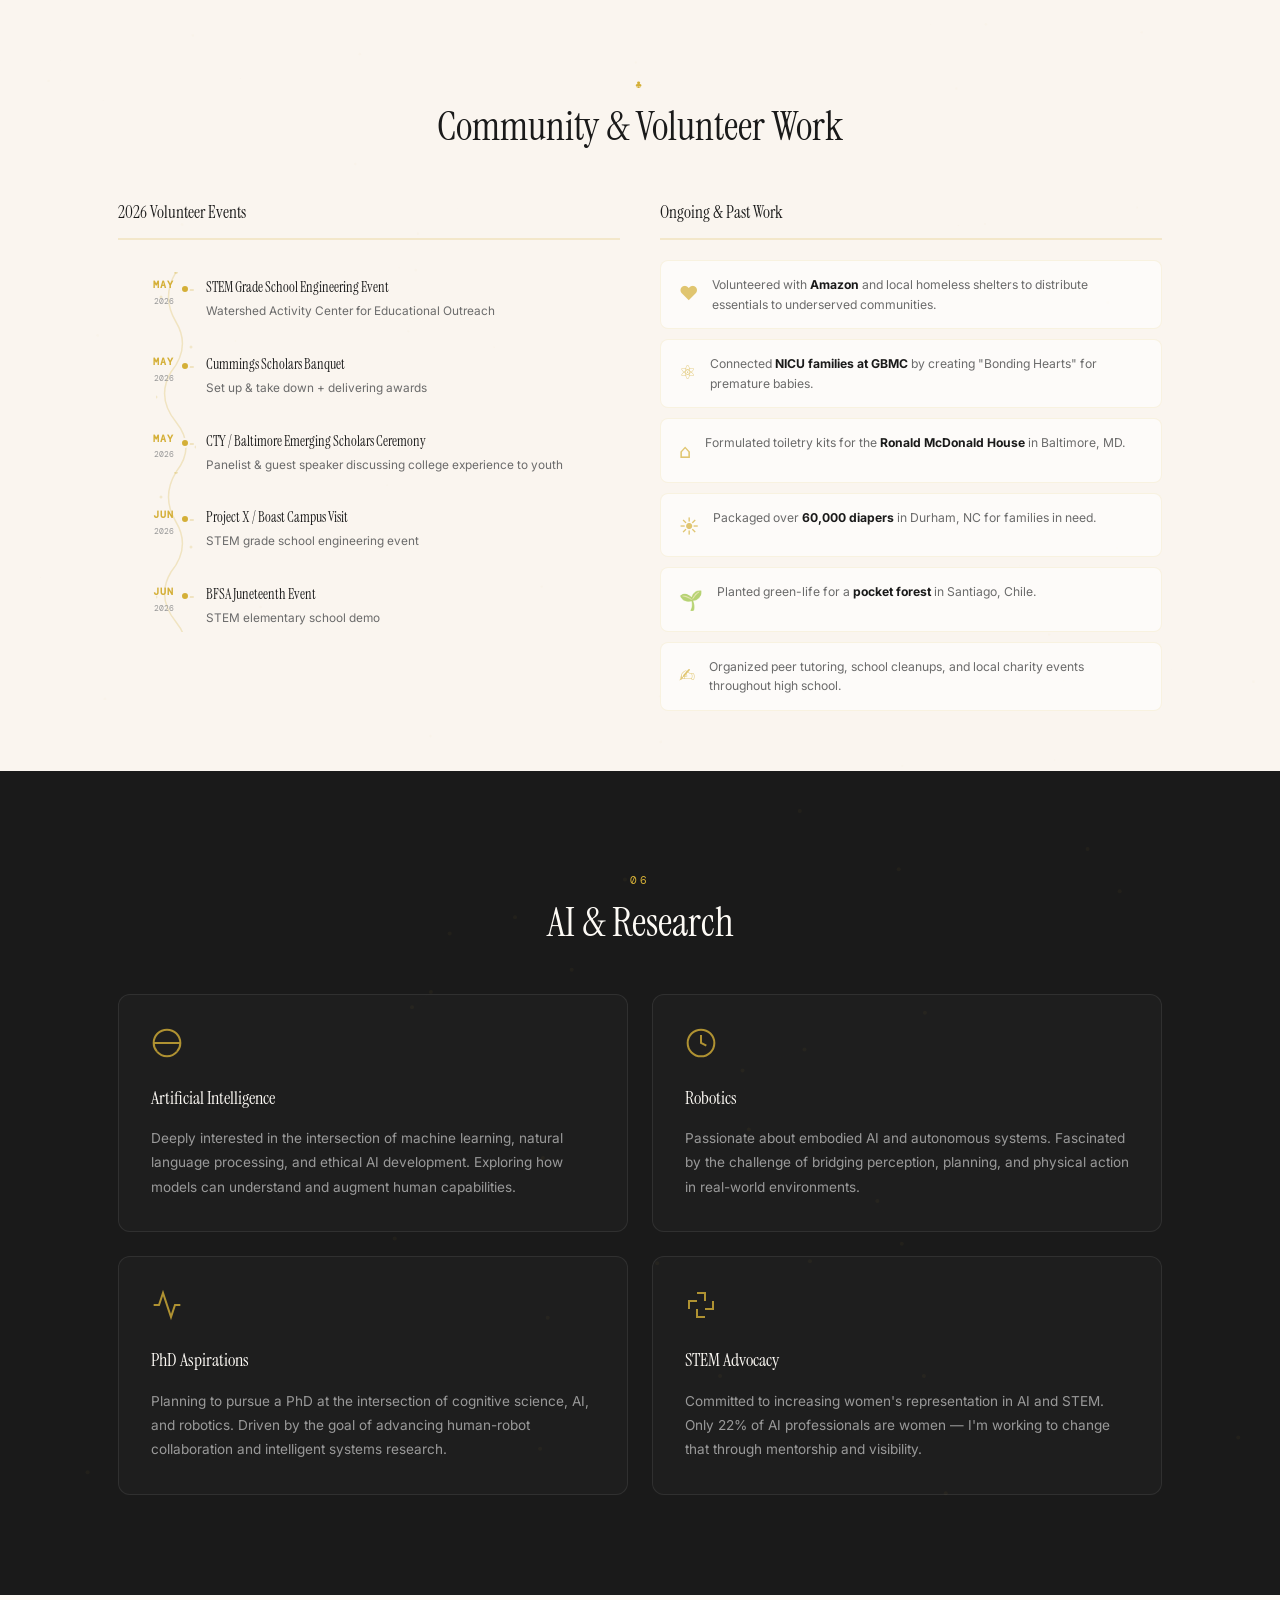
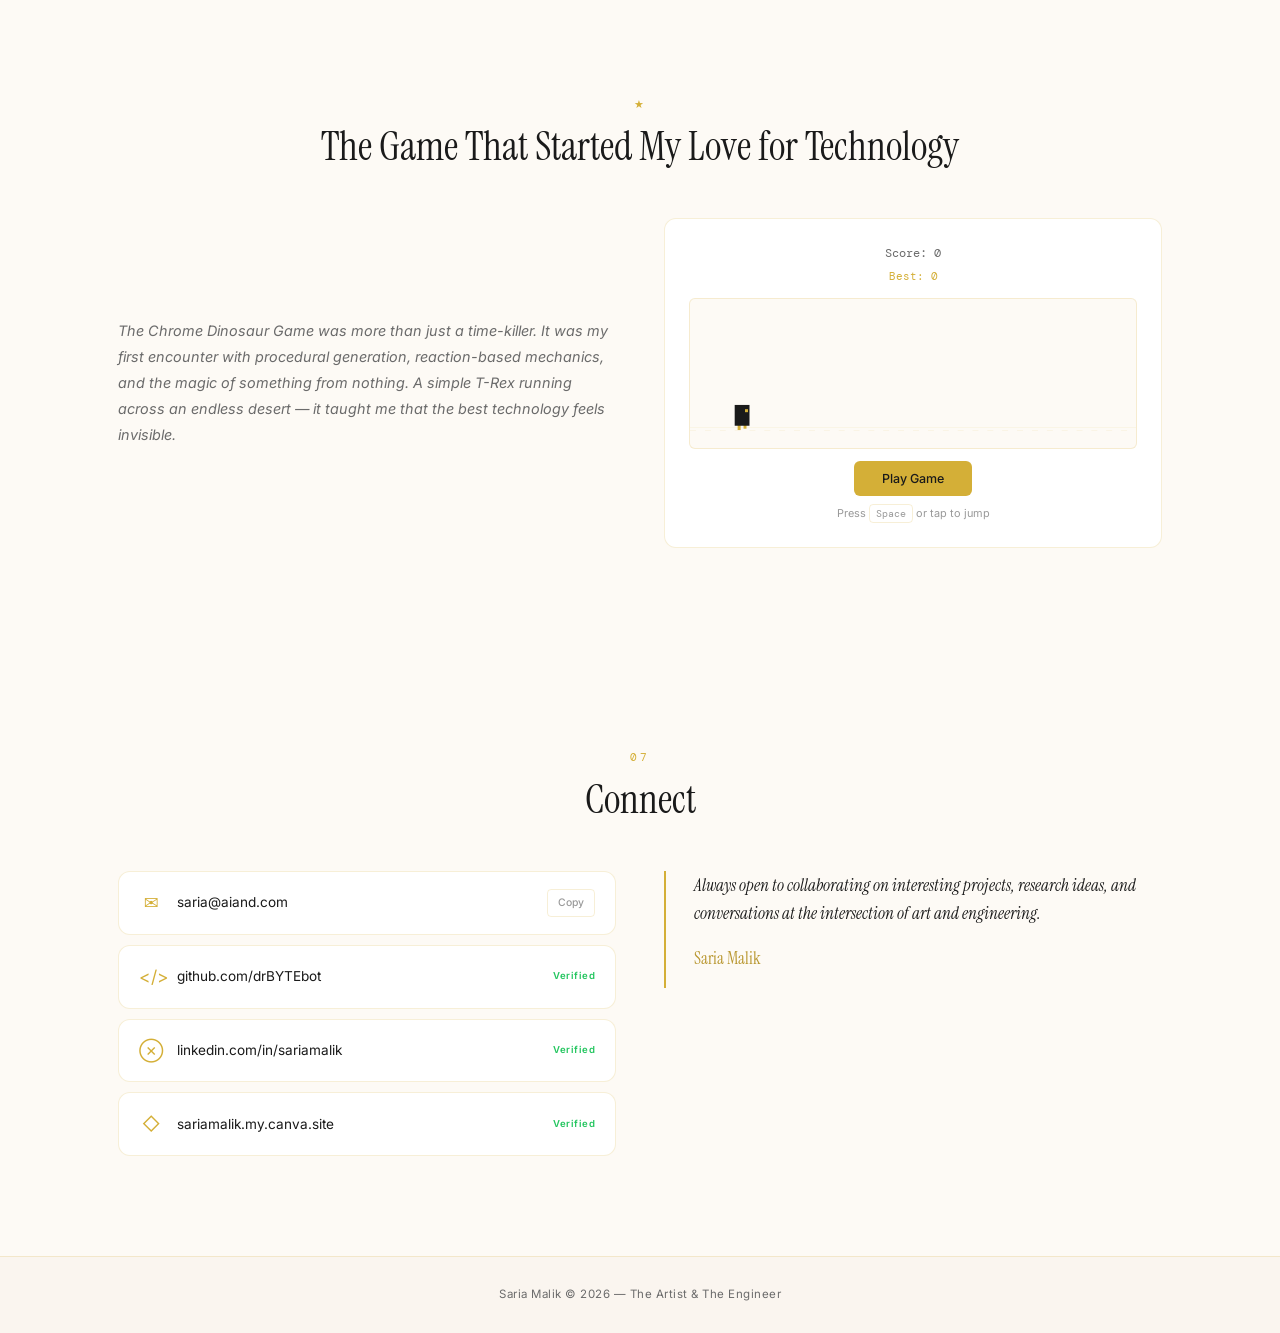
==== commit 4057f3e1: "Label Physics I and Physics I Lab as Engineering" ====
--- a/index.html
+++ b/index.html
@@ -657,8 +657,8 @@
             <li><span class="course-name">Gateway Java</span><span class="course-term">2024</span></li>
             <li><span class="course-name">Calculus I (Engineering)</span><span class="course-term">2024</span></li>
             <li><span class="course-name">Calculus II (Engineering)</span><span class="course-term">2025</span></li>
-            <li><span class="course-name">Physics I</span><span class="course-term">2024</span></li>
-            <li><span class="course-name">Physics I Lab</span><span class="course-term">2024</span></li>
+            <li><span class="course-name">Physics I (Engineering)</span><span class="course-term">2024</span></li>
+            <li><span class="course-name">Physics I Lab (Engineering)</span><span class="course-term">2024</span></li>
             <li><span class="course-name">Computer Ethics</span><span class="course-term">2025</span></li>
             <li><span class="course-name">Language, Media &amp; AI Lab</span><span class="course-term">2026</span></li>
             <li><span class="course-name">Engineering Design I</span><span class="course-term">2024</span></li>
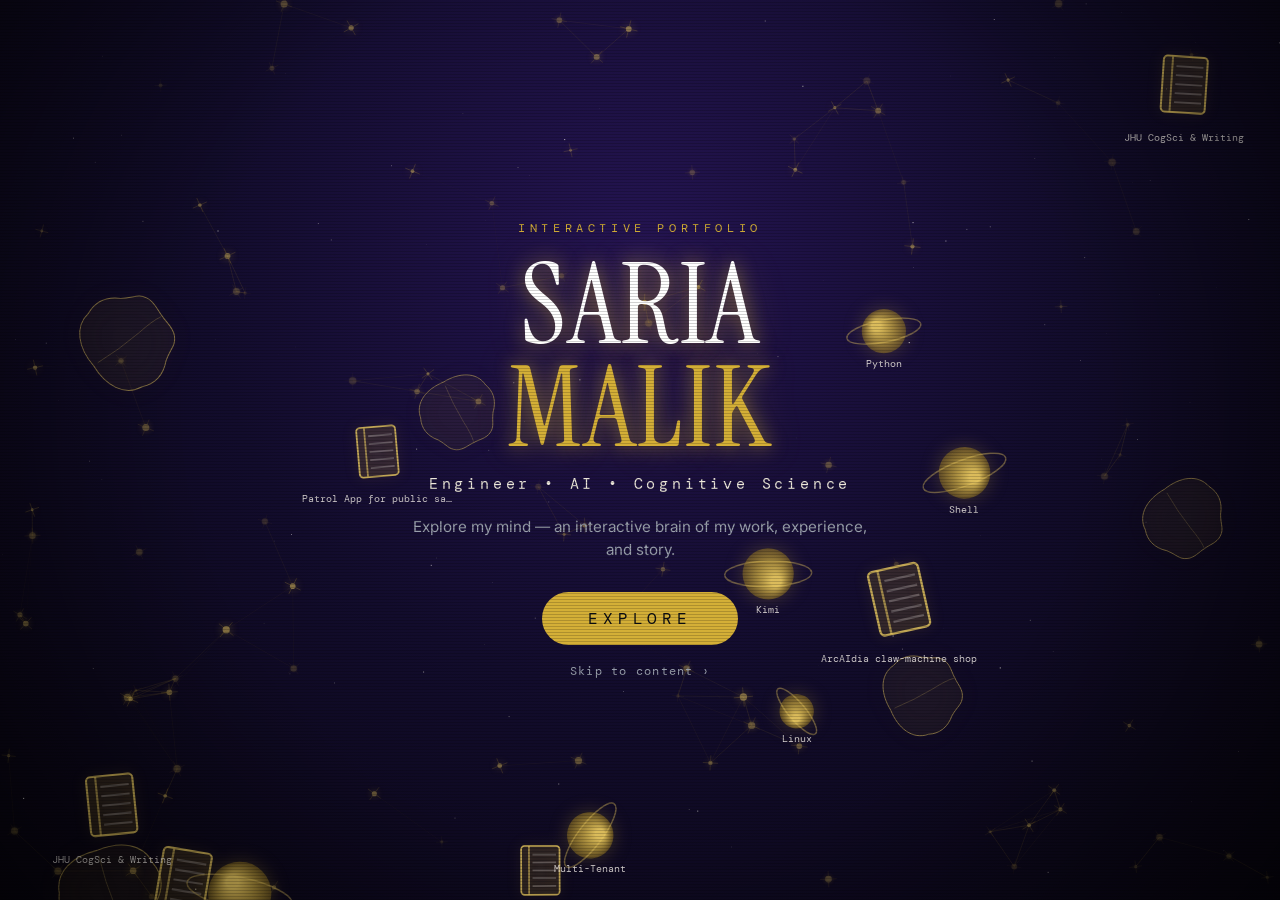
==== commit e62411ca: "Build interactive brain portfolio: paper panels, white bubbles, book-close, arcade + page music - Pa" ====
--- a/index.html
+++ b/index.html
@@ -1,1141 +1,89 @@
 <!DOCTYPE html>
 <html lang="en">
 <head>
-  <meta charset="UTF-8">
-  <meta name="viewport" content="width=device-width, initial-scale=1.0">
-  <link rel="icon" type="image/svg+xml" href="favicon.svg">
-  <title>Saria Malik | AI Engineer & Creative Technologist</title>
-  <meta name="description" content="Saria Malik — Cognitive Science & Writing Seminars at Johns Hopkins University. AI, robotics, research, and creative technology.">
-  <link rel="preconnect" href="https://fonts.googleapis.com">
-  <link rel="preconnect" href="https://fonts.gstatic.com" crossorigin>
-  <link href="https://fonts.googleapis.com/css2?family=DM+Mono:wght@400;500&family=Instrument+Serif:ital@0;1&family=Inter:wght@300;400;500;600;700&display=swap" rel="stylesheet">
-  <link rel="stylesheet" href="build.css?v=5">
+  <meta charset="UTF-8" />
+  <meta name="viewport" content="width=device-width, initial-scale=1.0" />
+  <title>Saria Malik — Engineer • AI • Cognitive Science</title>
+  <meta name="description" content="Interactive portfolio of Saria Malik: cognitive science & writing seminars at Johns Hopkins, AI engineering, research, and creative technology. Explore my mind." />
+  <meta property="og:title" content="Saria Malik — Engineer • AI • Cognitive Science" />
+  <meta property="og:description" content="Explore the interactive mind of Saria Malik: AI engineering, research, and creative technology." />
+  <meta property="og:type" content="website" />
+  <meta property="og:url" content="https://drbytebot.github.io/portfolio/" />
+  <link rel="icon" type="image/svg+xml" href="favicon.svg" />
+  <link rel="preconnect" href="https://fonts.googleapis.com" />
+  <link rel="preconnect" href="https://fonts.gstatic.com" crossorigin />
+  <link href="https://fonts.googleapis.com/css2?family=DM+Mono:wght@400;500&family=Instrument+Serif:ital@0;1&family=Inter:wght@300;400;500;600;700&display=swap" rel="stylesheet" />
+  <link rel="stylesheet" href="css/main.css" />
+  <link rel="stylesheet" href="css/brain.css" />
+  <link rel="stylesheet" href="css/responsive.css" />
 </head>
 <body>
+  <a class="skip-link" href="page.html" id="skipLink">Skip to content</a>
 
-  <!-- ===== LOADER ===== -->
-  <div id="loader">
-    <div class="loader-content">
-      <div class="loader-ring"></div>
-      <span class="loader-text">Initializing</span>
+  <!-- ===== LANDING / GAME START ===== -->
+  <div id="landing">
+    <canvas id="landingCanvas"></canvas>
+    <div class="landing-inner">
+      <p class="landing-kicker">Interactive Portfolio</p>
+      <h1 class="landing-title">SARIA<span>MALIK</span></h1>
+      <p class="landing-sub">Engineer &bull; AI &bull; Cognitive Science</p>
+      <p class="landing-tag">Explore my mind &mdash; an interactive brain of my work, experience, and story.</p>
+      <button id="exploreBtn" class="explore-btn">EXPLORE</button>
+      <button id="skipBtn" class="skip-btn">Skip to content &rsaquo;</button>
     </div>
   </div>
 
-  <!-- ===== CUSTOM CURSOR ===== -->
-  <div class="cursor-dot" id="cursorDot"></div>
-  <div class="cursor-ring" id="cursorRing"></div>
+  <!-- ===== BRAIN APP ===== -->
+  <div id="app" hidden>
+    <header class="hud">
+      <button class="hud-btn" id="homeBtn" aria-label="Back to start">Home</button>
+      <div class="hud-progress" aria-hidden="true">
+        <span class="hud-label">Mind explored</span>
+        <div class="hud-bar"><div class="hud-fill" id="hudFill"></div></div>
+        <span class="hud-pct" id="hudPct">0%</span>
+      </div>
+      <button class="hud-btn" id="pageBtn" aria-label="View as page">View as page</button>
+      <button class="hud-btn" id="muteBtn" aria-label="Toggle music">Music</button>
+    </header>
 
-  <!-- ===== NAV ===== -->
-  <nav id="navbar">
-    <div class="nav-inner">
-      <a href="#" class="nav-logo">
-        <span class="nav-logo-sigil">&#9826;</span>
-        <span class="nav-logo-text">Saria Malik</span>
-      </a>
-      <div class="nav-links">
-        <a href="#about">About</a>
-        <a href="#experience">Experience</a>
-        <a href="#projects">Projects</a>
-        <a href="#coursework">Coursework</a>
-        <a href="#leadership">Leadership</a>
-        <a href="#contact">Contact</a>
-      </div>
-      <div class="nav-actions">
-        <button class="sound-toggle" id="soundToggle" aria-label="Toggle sound">
-          <svg width="18" height="18" viewBox="0 0 24 24" fill="none" stroke="currentColor" stroke-width="2"><polygon points="11 5 6 9 2 9 2 15 6 15 11 19 11 5"/><path d="M19.07 4.93a10 10 0 0 1 0 14.14M15.54 8.46a5 5 0 0 1 0 7.07"/></svg>
-        </button>
-        <button class="menu-toggle" id="menuToggle" aria-label="Menu">
-          <span></span><span></span><span></span>
-        </button>
-      </div>
-    </div>
-  </nav>
+    <main class="brain-stage">
+      <svg id="brainSvg" viewBox="0 0 500 420" role="group" aria-label="Interactive brain navigation. Use Tab to move between nodes and Enter to open.">
+        <g id="pathways"></g>
+        <g id="brainBase"></g>
+        <g id="neurons"></g>
+      </svg>
+      <canvas id="brainFx"></canvas>
+      <p class="brain-hint" id="brainHint">Hover a glowing node &bull; click to open &bull; or use Tab + Enter</p>
+    </main>
 
-  <!-- ===== MOBILE MENU ===== -->
-  <div class="mobile-menu" id="mobileMenu">
-    <div class="mobile-menu-inner">
-      <a href="#about" class="mobile-link">About</a>
-      <a href="#experience" class="mobile-link">Experience</a>
-      <a href="#projects" class="mobile-link">Projects</a>
-      <a href="#coursework" class="mobile-link">Coursework</a>
-      <a href="#leadership" class="mobile-link">Leadership</a>
-      <a href="#contact" class="mobile-link">Contact</a>
+    <!-- Content panel -->
+    <div id="panel" hidden>
+      <div class="panel-scrim" id="panelScrim"></div>
+      <article class="panel-card" role="dialog" aria-modal="true" aria-labelledby="panelTitle">
+        <button class="panel-close" id="panelClose" aria-label="Close">&times;</button>
+        <div class="panel-region" id="panelRegion"></div>
+        <h2 id="panelTitle"></h2>
+        <div class="panel-body" id="panelBody"></div>
+      </article>
     </div>
   </div>
 
-  <!-- ===== HERO ===== -->
-  <section id="hero">
-    <canvas id="heroCanvas"></canvas>
-    <div class="hero-particles" id="heroParticles"></div>
-    <div class="hero-overlay"></div>
-    <div class="hero-content">
-      <div class="hero-badge" data-reveal>AI &bull; Robotics &bull; Research</div>
-      <h1 data-reveal>
-        <span class="hero-greeting">Hello, I'm</span>
-        <span class="hero-name">Saria Malik</span>
-      </h1>
-      <div class="hero-rotating" data-reveal>
-        <span class="rotating-label">I build as a</span>
-        <span class="rotating-text" id="rotatingText">AI Engineer</span>
-      </div>
-      <p class="hero-tagline" data-reveal>Cognitive Science &amp; Writing Seminars at <strong>Johns Hopkins University</strong> &mdash; Baltimore, MD</p>
-      <div class="hero-cta" data-reveal>
-        <a href="#projects" class="btn btn-primary">View Projects</a>
-        <a href="#about" class="btn btn-outline">Explore My Journey</a>
-        <a href="#contact" class="btn btn-ghost">Connect With Me</a>
-      </div>
-      <div class="hero-scroll" data-reveal>
-        <span>Scroll</span>
-        <div class="scroll-line"></div>
-      </div>
-    </div>
-    <div class="hero-marquee">
-      <span>Python &middot; Java &middot; Algorithms &middot; Robotics &middot; TypeScript &middot; JavaScript &middot; AI &middot; Research &middot; </span>
-      <span>Python &middot; Java &middot; Algorithms &middot; Robotics &middot; TypeScript &middot; JavaScript &middot; AI &middot; Research &middot; </span>
-    </div>
-  </section>
+  <!-- ===== TRADITIONAL / ACCESSIBLE VIEW ===== -->
+  <main id="traditional" hidden>
+    <header class="trad-header">
+      <h1>Saria Malik</h1>
+      <p>Engineer &bull; AI &bull; Cognitive Science &mdash; Johns Hopkins University</p>
+      <button class="hud-btn" id="tradBack">&#9826; Back to mind</button>
+    </header>
+    <div id="tradContent"></div>
+    <footer class="trad-footer"><p>Saria Malik &copy; 2026 &mdash; The Artist &amp; The Engineer</p></footer>
+  </main>
 
-  <!-- ===== ABOUT ===== -->
-  <section id="about">
-    <div class="container">
-      <div class="section-header" data-reveal>
-        <span class="section-number">01</span>
-        <h2>About Me</h2>
-      </div>
-      <div class="about-grid">
-        <div class="about-text" data-reveal>
-          <p>
-            I'm <strong>Saria Malik</strong> &mdash; a cognitive science and writing seminars double major at the
-            <strong>Johns Hopkins Whiting School of Engineering</strong>, driven by the belief that
-            the most powerful technology lives at the intersection of logic and creativity.
-          </p>
-          <p>
-            My work spans cognitive science, writing, programming, and robotics. I'm passionate about
-            research, team leadership, and engineering that's infused with curiosity and craft.
-            I'm also a <strong>U.S. Congressional App Challenge winner</strong> (Maryland's 2nd District, 2023&ndash;2024),
-            a <strong>Clark Scholars Peer Leader</strong> at JHU,
-            a <strong>Cummings Scholars Student Leadership Board Member</strong> at JHU, and a proud <strong>WISE program alum</strong>.
-          </p>
-          <p>
-            Whether I'm developing software at <strong>nVeris Tech</strong>, <strong>ai&amp;</strong>, leading workshops for
-            incoming scholars, or exploring performing arts with <strong>Anna Deavere Smith</strong>,
-            I bring the same principle to everything: <em>the engineer builds what the artist imagines</em>.
-          </p>
-          <div class="about-stats">
-            <div class="stat">
-              <span class="stat-num" data-count="9">0</span>
-              <span class="stat-label">Repos</span>
-            </div>
-            <div class="stat">
-              <span class="stat-num" data-count="2028">0</span>
-              <span class="stat-label">Grad Year</span>
-            </div>
-            <div class="stat">
-              <span class="stat-num" data-count="1">0</span>
-              <span class="stat-label">University</span>
-            </div>
-            <div class="stat">
-              <span class="stat-num" data-count="5">0</span>
-              <span class="stat-label">Awards</span>
-            </div>
-          </div>
-        </div>
-        <div class="about-card" data-reveal>
-          <div class="ac-header">
-            <div class="ac-line"></div>
-            <div class="ac-body">
-              <div class="ac-row"><span class="ac-key">Name</span><span class="ac-val">Saria Malik</span></div>
-              <div class="ac-row"><span class="ac-key">Major</span><span class="ac-val">CogSci &amp; Writing Seminars</span></div>
-              <div class="ac-row"><span class="ac-key">School</span><span class="ac-val">Johns Hopkins Univ.</span></div>
-              <div class="ac-row"><span class="ac-key">Location</span><span class="ac-val">Baltimore, MD</span></div>
-              <div class="ac-row"><span class="ac-key">Focus</span><span class="ac-val">CogSci, AI, Writing</span></div>
-              <div class="ac-row"><span class="ac-key">Grad</span><span class="ac-val">2028</span></div>
-            </div>
-          </div>
-          <div class="about-card-buttons">
-            <button class="tts-btn" id="ttsBtn" aria-label="Listen to about section">
-              <svg width="14" height="14" viewBox="0 0 24 24" fill="none" stroke="currentColor" stroke-width="2"><polygon points="11 5 6 9 2 9 2 15 6 15 11 19 11 5"/><path d="M15.54 8.46a5 5 0 0 1 0 7.07"/></svg>
-              <span>Listen</span>
-            </button>
-            <a href="https://www.sutori.com/en/story/self-study--8HqVuRdrdvJMp161T3FaPfx6" target="_blank" rel="noopener" class="about-link-btn">
-              <svg width="13" height="13" viewBox="0 0 24 24" fill="none" stroke="currentColor" stroke-width="2"><path d="M4 19.5A2.5 2.5 0 0 1 6.5 17H20"/><path d="M6.5 2H20v20H6.5A2.5 2.5 0 0 1 4 19.5v-15A2.5 2.5 0 0 1 6.5 2z"/></svg>
-              <span>Self-Study</span>
-            </a>
-          </div>
-        </div>
-      </div>
-    </div>
-  </section>
-
-  <!-- ===== ARTIST + ENGINEER FUSION ===== -->
-  <section id="fusion">
-    <canvas id="fusionCanvas"></canvas>
-    <div class="container">
-      <div class="fusion-grid">
-        <div class="fusion-side fusion-artist" data-reveal>
-          <span class="fusion-label">Artist</span>
-          <ul>
-            <li>Creativity</li>
-            <li>Design</li>
-            <li>Visual Storytelling</li>
-            <li>Expression</li>
-          </ul>
-        </div>
-        <div class="fusion-center" data-reveal>
-          <div class="fusion-symbol">&#9826;</div>
-          <p>The engineer builds what<br>the artist imagines.</p>
-          <p class="fusion-sub">The artist refines what<br>the engineer builds.</p>
-        </div>
-        <div class="fusion-side fusion-engineer" data-reveal>
-          <span class="fusion-label">Engineer</span>
-          <ul>
-            <li>Logic</li>
-            <li>AI & Robotics</li>
-            <li>Problem Solving</li>
-            <li>Systems</li>
-          </ul>
-        </div>
-      </div>
-    </div>
-  </section>
-
-  <!-- ===== EXPERIENCE TIMELINE ===== -->
-  <section id="experience">
-    <div class="container">
-      <div class="section-header" data-reveal>
-        <span class="section-number">02</span>
-        <h2>Experience</h2>
-      </div>
-      <p class="scroll-hint" data-reveal>Scroll to explore <svg width="14" height="14" viewBox="0 0 24 24" fill="none" stroke="currentColor" stroke-width="2"><path d="M6 9l6 6 6-6"/></svg></p>
-      <div class="vol-events exp-timeline">
-        <div class="vol-event" data-reveal>
-          <div class="vol-date">
-            <span class="vol-month">JUN 2026</span>
-            <span class="vol-year">AUG 2026</span>
-          </div>
-          <div class="vol-content">
-            <h4>AI Engineering Intern &mdash; AI&amp;</h4>
-            <p>Built and deployed production AI systems including multi-model LLM routing, real-time streaming architectures, and per-project process isolation. Led development of authentication, database persistence, and analytics systems on a 3-person engineering team over 8 weeks.</p>
-          </div>
-        </div>
-        <div class="vol-event" data-reveal>
-          <div class="vol-date">
-            <span class="vol-month">JUL 2025</span>
-            <span class="vol-year">AUG 2025</span>
-          </div>
-          <div class="vol-content">
-            <h4>Software Development Intern &mdash; nVeris Tech, Baltimore, MD</h4>
-            <p>Contributed to Pulse, an AI-enhanced platform for customer experience managers. Developed auto-generated surveys, AI-summarized responses, and data visualizations. Built front-end and back-end features using Ruby on Rails, JavaScript, and HTML. Leveraged Docker, Jira, and Bitbucket in an agile environment.</p>
-          </div>
-        </div>
-        <div class="vol-event" data-reveal>
-          <div class="vol-date">
-            <span class="vol-month">FEB 2024</span>
-            <span class="vol-year">JUL 2025</span>
-          </div>
-          <div class="vol-content">
-            <h4>Shift Lead &mdash; Walgreens, Baltimore, MD</h4>
-            <p>Managed schedules, led performance reviews, and resolved team conflicts. Oversaw cash flow, customer interactions, and compliance with health and safety protocols. Trained staff to follow workflows and deliver customer-focused service.</p>
-          </div>
-        </div>
-        <div class="vol-event" data-reveal>
-          <div class="vol-date">
-            <span class="vol-month">2025</span>
-            <span class="vol-year">PRESENT</span>
-          </div>
-          <div class="vol-content">
-            <h4>Student Leadership Board &mdash; Cummings &amp; Clark Scholars, JHU</h4>
-            <p>Serving on the Cummings Scholars Student Leadership Board while also serving as a Clark Scholars Peer Leader. Mentoring incoming scholars, leading orientation and academic prep sessions, and fostering community excellence.</p>
-          </div>
-        </div>
-        <div class="vol-event" data-reveal>
-          <div class="vol-date">
-            <span class="vol-month">SUMMER</span>
-            <span class="vol-year">2024</span>
-          </div>
-          <div class="vol-content">
-            <h4>STEM Lab Tech Intern &mdash; Divaneering Impact Lab, Baltimore, MD</h4>
-            <p>Led STEM lessons in physics, chemistry, and engineering for youth programs. Promoted female participation in STEM through hands-on projects. Designed interdisciplinary activities linking cosmetics and electrical engineering.</p>
-          </div>
-        </div>
-        <div class="vol-event" data-reveal>
-          <div class="vol-date">
-            <span class="vol-month">SUMMER</span>
-            <span class="vol-year">2024</span>
-          </div>
-          <div class="vol-content">
-            <h4>Surgical Pathology Lab Intern &mdash; Johns Hopkins University</h4>
-            <p>Completed EPIC training modules for efficient lab workflows. Processed tissue samples, coordinated deliveries, and ensured quality control. Participated in professional development sessions and department seminars.</p>
-          </div>
-        </div>
-        <div class="vol-event" data-reveal>
-          <div class="vol-date">
-            <span class="vol-month">AUG 2023</span>
-            <span class="vol-year">PRESENT</span>
-          </div>
-          <div class="vol-content">
-            <h4>Anna Deavere Smith Teen Pipeline &mdash; Performing Arts Intensive, CA</h4>
-            <p>Selected for an ongoing intensive exploring storytelling through movement, voice, and lived experience with renowned artist Anna Deavere Smith. Growing as a speaker, artist, and communicator.</p>
-          </div>
-        </div>
-        <div class="vol-event" data-reveal>
-          <div class="vol-date">
-            <span class="vol-month">2023</span>
-            <span class="vol-year">2024</span>
-          </div>
-          <div class="vol-content">
-            <h4>Congressional App Challenge Winner &mdash; Maryland's 2nd District</h4>
-            <p>Won the U.S. Congressional App Challenge for building the Patrol App &mdash; a tool to improve public safety. Presented to congressional leaders and received formal recognition from Congressman Dutch Ruppersberger.</p>
-          </div>
-        </div>
-        <div class="vol-event" data-reveal>
-          <div class="vol-date">
-            <span class="vol-month">SUMMER</span>
-            <span class="vol-year">2023</span>
-          </div>
-          <div class="vol-content">
-            <h4>Theoretical Computer Science Intern &mdash; Johns Hopkins University</h4>
-            <p>Researched and implemented optimization algorithms (greedy, shortest path). Built solutions in Python using Google Colab, analyzing performance trade-offs. Collaborated with faculty on theoretical applications to real-world systems.</p>
-          </div>
-        </div>
-        <div class="vol-event" data-reveal>
-          <div class="vol-date">
-            <span class="vol-month">SPRING</span>
-            <span class="vol-year">2023</span>
-          </div>
-          <div class="vol-content">
-            <h4>Psychological &amp; Brain Sciences Intern &mdash; Johns Hopkins University</h4>
-            <p>Designed a miniature robot for cognitive science research. Developed Python algorithms supporting behavioral studies. Partnered with senior researchers to connect robotics and human behavior.</p>
-          </div>
-        </div>
-        <div class="vol-event" data-reveal>
-          <div class="vol-date">
-            <span class="vol-month">2022</span>
-            <span class="vol-year">2024</span>
-          </div>
-          <div class="vol-content">
-            <h4>Sales Associate &mdash; Foot Locker, Baltimore, MD</h4>
-            <p>Operated POS/mobile systems, optimized inventory, and ensured smooth transactions. Provided customer service and supported store operations.</p>
-          </div>
-        </div>
-        <div class="vol-event" data-reveal>
-          <div class="vol-date">
-            <span class="vol-month">SUMMER</span>
-            <span class="vol-year">2022</span>
-          </div>
-          <div class="vol-content">
-            <h4>Environmental Engineering Intern &mdash; Johns Hopkins University</h4>
-            <p>Researched greenhouse gas emissions in Baltimore and presented findings. Built Excel dashboards for visualizing environmental trends. Participated in weekly team strategy sessions.</p>
-          </div>
-        </div>
-        <div class="vol-event" data-reveal>
-          <div class="vol-date">
-            <span class="vol-month">2024</span>
-            <span class="vol-year">2028</span>
-          </div>
-          <div class="vol-content">
-            <h4>B.A. Cognitive Science &amp; Writing Seminars &mdash; Johns Hopkins University</h4>
-            <p>Exploring the intersection of mind, language, and technology through cognitive science alongside creative and analytical writing. Engaged in undergraduate research and STEM advocacy.</p>
-          </div>
-        </div>
-      </div>
-    </div>
-  </section>
-
-  <!-- ===== SKILLS ===== -->
-  <section id="skills">
-    <canvas id="skillsCanvas"></canvas>
-    <div class="container">
-      <div class="section-header" data-reveal>
-        <span class="section-number">03</span>
-        <h2>Skills &amp; Tools</h2>
-      </div>
-      <p class="skills-intro" data-reveal>Each region of the brain processes different skills &mdash; hover to explore how mine are wired.</p>
-      <p class="scroll-hint" data-reveal>Scroll to explore <svg width="14" height="14" viewBox="0 0 24 24" fill="none" stroke="currentColor" stroke-width="2"><path d="M6 9l6 6 6-6"/></svg></p>
-
-      <div class="brain-wrapper" data-reveal>
-        <!-- SVG Brain -->
-        <svg class="brain-svg" viewBox="0 0 500 400" xmlns="http://www.w3.org/2000/svg">
-          <!-- Full brain outline (visible shape) -->
-          <path d="M250 60 Q180 55 140 90 Q100 120 105 170 Q100 210 120 240 Q110 270 130 290 Q140 320 175 320 Q190 340 220 335 Q235 330 235 310 Q230 280 240 260 Q250 255 260 260 Q270 280 265 310 Q270 330 285 335 Q315 340 330 320 Q365 320 375 290 Q395 270 385 240 Q405 210 400 170 Q405 120 365 90 Q325 55 250 60 Z" 
-                fill="none" stroke="rgba(212,175,55,0.15)" stroke-width="1"/>
-          <!-- Brain stem -->
-          <path d="M235 310 Q230 340 240 370 Q250 385 260 370 Q270 340 265 310 Z" 
-                class="brain-region" data-region="stem" fill="rgba(212,175,55,0.15)" stroke="rgba(212,175,55,0.4)" stroke-width="1.5"/>
-          <!-- Cerebellum -->
-          <ellipse cx="205" cy="300" rx="35" ry="25" 
-                   class="brain-region" data-region="cerebellum" fill="rgba(212,175,55,0.15)" stroke="rgba(212,175,55,0.4)" stroke-width="1.5"/>
-          <!-- Occipital lobe (back) -->
-          <path d="M150 180 Q120 170 115 200 Q115 230 140 250 Q160 255 175 245 Q180 220 175 195 Q168 180 150 180 Z" 
-                class="brain-region" data-region="occipital" fill="rgba(212,175,55,0.15)" stroke="rgba(212,175,55,0.4)" stroke-width="1.5"/>
-          <!-- Temporal lobe (lower left) -->
-          <path d="M175 240 Q160 260 170 285 Q190 300 215 295 Q230 280 225 250 Q210 240 175 240 Z" 
-                class="brain-region" data-region="temporal-l" fill="rgba(212,175,55,0.15)" stroke="rgba(212,175,55,0.4)" stroke-width="1.5"/>
-          <!-- Temporal lobe (lower right) -->
-          <path d="M325 240 Q340 260 330 285 Q310 300 285 295 Q270 280 275 250 Q290 240 325 240 Z" 
-                class="brain-region" data-region="temporal-r" fill="rgba(212,175,55,0.15)" stroke="rgba(212,175,55,0.4)" stroke-width="1.5"/>
-          <!-- Parietal lobe (top) -->
-          <path d="M200 100 Q250 85 300 100 Q310 140 295 170 Q250 180 205 170 Q190 140 200 100 Z" 
-                class="brain-region" data-region="parietal" fill="rgba(212,175,55,0.15)" stroke="rgba(212,175,55,0.4)" stroke-width="1.5"/>
-          <!-- Prefrontal cortex (front left) -->
-          <path d="M175 120 Q150 100 155 140 Q165 170 185 180 Q200 175 200 140 Q195 120 175 120 Z" 
-                class="brain-region" data-region="prefrontal-l" fill="rgba(212,175,55,0.15)" stroke="rgba(212,175,55,0.4)" stroke-width="1.5"/>
-          <!-- Prefrontal cortex (front right) -->
-          <path d="M325 120 Q350 100 345 140 Q335 170 315 180 Q300 175 300 140 Q305 120 325 120 Z" 
-                class="brain-region" data-region="prefrontal-r" fill="rgba(212,175,55,0.15)" stroke="rgba(212,175,55,0.4)" stroke-width="1.5"/>
-          <!-- Central fissure -->
-          <path d="M250 100 Q245 150 250 200 Q255 250 250 300" fill="none" stroke="rgba(212,175,55,0.1)" stroke-width="1" stroke-dasharray="3,4"/>
-          <!-- Hippocampus (deep center - LLMs) -->
-          <ellipse cx="250" cy="250" rx="28" ry="20" 
-                   class="brain-region" data-region="hippocampus" fill="rgba(212,175,55,0.15)" stroke="rgba(212,175,55,0.4)" stroke-width="1.5"/>
-          <!-- Neuron dots scattered -->
-          <circle cx="220" cy="130" r="2" fill="rgba(212,175,55,0.5)"/>
-          <circle cx="280" cy="140" r="2" fill="rgba(212,175,55,0.5)"/>
-          <circle cx="180" cy="200" r="2" fill="rgba(212,175,55,0.4)"/>
-          <circle cx="320" cy="210" r="2" fill="rgba(212,175,55,0.4)"/>
-          <circle cx="250" cy="220" r="3" fill="rgba(212,175,55,0.6)"/>
-          <circle cx="200" cy="270" r="2" fill="rgba(212,175,55,0.4)"/>
-          <circle cx="300" cy="270" r="2" fill="rgba(212,175,55,0.4)"/>
-          <circle cx="250" cy="340" r="2" fill="rgba(212,175,55,0.4)"/>
-        </svg>
-
-        <!-- Region labels (positioned INSIDE brain outline) -->
-        <div class="brain-label" data-region="prefrontal" style="top: 23%; left: 30%; transform: translateX(-50%);">
-          <span class="bl-name">Prefrontal Cortex</span>
-        </div>
-        <div class="brain-label" data-region="parietal" style="top: 17%; left: 30%; transform: translateX(-50%);">
-          <span class="bl-name">Parietal Lobe</span>
-        </div>
-        <div class="brain-label" data-region="temporal" style="top: 39%; left: 20%; transform: translateX(-50%);">
-          <span class="bl-name">Temporal Lobe</span>
-        </div>
-        <div class="brain-label" data-region="temporal" style="top: 39%; left: 40%; transform: translateX(-50%);">
-          <span class="bl-name">Temporal Lobe</span>
-        </div>
-        <div class="brain-label" data-region="occipital" style="top: 31%; left: 11%; transform: translateX(-50%);">
-          <span class="bl-name">Occipital Lobe</span>
-        </div>
-        <div class="brain-label" data-region="cerebellum" style="top: 45%; left: 21%; transform: translateX(-50%);">
-          <span class="bl-name">Cerebellum</span>
-        </div>
-        <div class="brain-label" data-region="stem" style="top: 51%; left: 30%; transform: translateX(-50%);">
-          <span class="bl-name">Brain Stem</span>
-        </div>
-        <div class="brain-label" data-region="hippocampus" style="top: 37%; left: 30%; transform: translateX(-50%);">
-          <span class="bl-name">Hippocampus</span>
-        </div>
-
-        <!-- Skill clusters positioned around brain -->
-        <!-- Prefrontal: Core Skills (top center) -->
-        <div class="brain-skills" data-region="prefrontal" style="top: 0; left: 50%; transform: translateX(-50%); max-width: 280px; text-align: center;">
-          <div class="bs-title" style="text-align: center;">Core Skills</div>
-          <div class="bs-tags" style="justify-content: center;">
-            <span class="skill-tag">Cross-disciplinary</span>
-            <span class="skill-tag">Applied Problem Solving</span>
-            <span class="skill-tag">Technical Communication</span>
-            <span class="skill-tag">Rapid Learning</span>
-            <span class="skill-tag">Self-directed</span>
-            <span class="skill-tag">Adaptable</span>
-          </div>
-        </div>
-
-        <!-- Parietal: Specialized Skills (top right, well below core skills) -->
-        <div class="brain-skills" data-region="parietal" style="top: 18%; right: 0; max-width: 250px;">
-          <div class="bs-title">Specialized Skills</div>
-          <div class="bs-tags">
-            <span class="skill-tag">Full-stack development</span>
-            <span class="skill-tag">Optimization Algorithms</span>
-            <span class="skill-tag">Algorithm Implementation</span>
-            <span class="skill-tag">Performance Trade-off Analysis</span>
-            <span class="skill-tag">Object-Oriented Programming</span>
-            <span class="skill-tag">UI/UX</span>
-            <span class="skill-tag">Data Visualization</span>
-            <span class="skill-tag skill-new">LLM Agent Integration</span>
-            <span class="skill-tag skill-new">Multi-model AI Routing (7+ models)</span>
-            <span class="skill-tag skill-new">Real-time Streaming (WebSockets/SSE)</span>
-            <span class="skill-tag skill-new">Multi-Tenant Architecture</span>
-            <span class="skill-tag skill-new">Process Isolation</span>
-            <span class="skill-tag skill-new">Auth Systems (JWT)</span>
-            <span class="skill-tag skill-new">3D Printing Prototyping</span>
-            <span class="skill-tag skill-new">Autodesk Fusion (CAD)</span>
-            <span class="skill-tag skill-new">Technical Writing</span>
-          </div>
-        </div>
-
-        <!-- Temporal: Languages (upper left, utilizing space) -->
-        <div class="brain-skills" data-region="temporal" style="top: 5%; left: 0; max-width: 200px;">
-          <div class="bs-title">Languages</div>
-          <div class="bs-tags">
-            <span class="skill-tag">Python</span>
-            <span class="skill-tag">Java</span>
-            <span class="skill-tag">Ruby</span>
-            <span class="skill-tag">Ruby on Rails</span>
-            <span class="skill-tag">JavaScript</span>
-            <span class="skill-tag">HTML/CSS</span>
-            <span class="skill-tag skill-new">TypeScript</span>
-            <span class="skill-tag skill-new">SQL</span>
-            <span class="skill-tag skill-new">Shell</span>
-          </div>
-        </div>
-
-        <!-- Occipital: Frameworks & Tools (lower left, connected to temporal) -->
-        <div class="brain-skills" data-region="occipital" style="top: 55%; left: 0; max-width: 250px;">
-          <div class="bs-title">Frameworks &amp; Tools</div>
-          <div class="bs-tags">
-            <span class="skill-tag">Docker</span>
-            <span class="skill-tag">Jira</span>
-            <span class="skill-tag">Bitbucket</span>
-            <span class="skill-tag">Git/GitHub</span>
-            <span class="skill-tag">VS Code</span>
-            <span class="skill-tag">IntelliJ IDEA</span>
-            <span class="skill-tag skill-new">OpenCode</span>
-            <span class="skill-tag skill-new">Flask</span>
-            <span class="skill-tag skill-new">gevent</span>
-            <span class="skill-tag skill-new">Next.js</span>
-            <span class="skill-tag skill-new">React</span>
-            <span class="skill-tag skill-new">Tailwind CSS</span>
-            <span class="skill-tag skill-new">Postgres / Supabase</span>
-            <span class="skill-tag skill-new">Framer Motion</span>
-            <span class="skill-tag skill-new">Linux</span>
-            <span class="skill-tag skill-new">systemd</span>
-            <span class="skill-tag skill-new">Deployment Pipelines</span>
-            <span class="skill-tag skill-new">Process / Container Management</span>
-          </div>
-        </div>
-
-        <!-- Cerebellum: Productivity (center-right, next to Frameworks & Tools) -->
-        <div class="brain-skills" data-region="cerebellum" style="top: 55%; right: 0; max-width: 220px;">
-          <div class="bs-title">Productivity</div>
-          <div class="bs-tags">
-            <span class="skill-tag">Google Suite</span>
-            <span class="skill-tag">Excel (advanced)</span>
-            <span class="skill-tag">Presentation &amp; research tools</span>
-            <span class="skill-tag skill-new">Agile methodology</span>
-            <span class="skill-tag skill-new">Regression testing</span>
-            <span class="skill-tag skill-new">Architecture documentation</span>
-          </div>
-        </div>
-
-        <!-- Brain Stem: Foundation (bottom right) -->
-        <div class="brain-skills" data-region="stem" style="bottom: 12%; right: 2%; max-width: 200px;">
-          <div class="bs-title">Foundation</div>
-          <div class="bs-tags">
-            <span class="skill-tag">Self-taught learner</span>
-            <span class="skill-tag">Cross-disciplinary</span>
-            <span class="skill-tag">Adaptable</span>
-            <span class="skill-tag">Resilient</span>
-          </div>
-        </div>
-
-        <!-- Hippocampus: LLMs (bottom center, well below brain) -->
-        <div class="brain-skills" data-region="hippocampus" style="bottom: 0; left: 50%; transform: translateX(-50%); max-width: 300px; text-align: center;">
-          <div class="bs-title" style="text-align: center;">LLMs</div>
-          <div class="bs-tags" style="justify-content: center;">
-            <span class="skill-tag skill-new">deepseek-v4-flash</span>
-            <span class="skill-tag skill-new">deepseek-v4-pro</span>
-            <span class="skill-tag skill-new">glm-5.2</span>
-            <span class="skill-tag skill-new">kimi-k3</span>
-            <span class="skill-tag skill-new">kimi-k2.7-code</span>
-            <span class="skill-tag skill-new">qwen3.6-27b</span>
-            <span class="skill-tag skill-new">gemma-4-31b-it</span>
-            <span class="skill-tag skill-new">gpt-oss-120b</span>
-          </div>
-        </div>
-      </div>
-
-      <!-- Mobile fallback: stacked cards -->
-      <div class="skills-mobile">
-        <div class="skill-category">
-          <h3 class="skill-cat-title">Prefrontal Cortex &mdash; Core Skills</h3>
-          <div class="skill-tags">
-            <span class="skill-tag">Cross-disciplinary</span>
-            <span class="skill-tag">Applied Problem Solving</span>
-            <span class="skill-tag">Technical Communication</span>
-            <span class="skill-tag">Rapid Learning</span>
-            <span class="skill-tag">Self-directed</span>
-            <span class="skill-tag">Adaptable</span>
-          </div>
-        </div>
-        <div class="skill-category">
-          <h3 class="skill-cat-title">Parietal Lobe &mdash; Specialized Skills</h3>
-          <div class="skill-tags">
-            <span class="skill-tag">Full-stack development</span>
-            <span class="skill-tag">Optimization Algorithms</span>
-            <span class="skill-tag">Algorithm Implementation</span>
-            <span class="skill-tag">Performance Trade-off Analysis</span>
-            <span class="skill-tag">Object-Oriented Programming</span>
-            <span class="skill-tag">UI/UX</span>
-            <span class="skill-tag">Data Visualization</span>
-            <span class="skill-tag skill-new">LLM Agent Integration</span>
-            <span class="skill-tag skill-new">Multi-model AI Routing (7+ models)</span>
-            <span class="skill-tag skill-new">Real-time Streaming (WebSockets/SSE)</span>
-            <span class="skill-tag skill-new">Multi-Tenant Architecture</span>
-            <span class="skill-tag skill-new">Process Isolation</span>
-            <span class="skill-tag skill-new">Auth Systems (JWT)</span>
-            <span class="skill-tag skill-new">3D Printing Prototyping</span>
-            <span class="skill-tag skill-new">Autodesk Fusion (CAD)</span>
-            <span class="skill-tag skill-new">Technical Writing</span>
-          </div>
-        </div>
-        <div class="skill-category">
-          <h3 class="skill-cat-title">Temporal Lobe &mdash; Languages</h3>
-          <div class="skill-tags">
-            <span class="skill-tag">Python</span>
-            <span class="skill-tag">Java</span>
-            <span class="skill-tag">Ruby</span>
-            <span class="skill-tag">Ruby on Rails</span>
-            <span class="skill-tag">JavaScript</span>
-            <span class="skill-tag">HTML/CSS</span>
-            <span class="skill-tag skill-new">TypeScript</span>
-            <span class="skill-tag skill-new">SQL</span>
-            <span class="skill-tag skill-new">Shell</span>
-          </div>
-        </div>
-        <div class="skill-category">
-          <h3 class="skill-cat-title">Occipital Lobe &mdash; Frameworks &amp; Tools</h3>
-          <div class="skill-tags">
-            <span class="skill-tag">Docker</span>
-            <span class="skill-tag">Jira</span>
-            <span class="skill-tag">Bitbucket</span>
-            <span class="skill-tag">Git/GitHub</span>
-            <span class="skill-tag">VS Code</span>
-            <span class="skill-tag">IntelliJ IDEA</span>
-            <span class="skill-tag skill-new">OpenCode</span>
-            <span class="skill-tag skill-new">Flask</span>
-            <span class="skill-tag skill-new">gevent</span>
-            <span class="skill-tag skill-new">Next.js</span>
-            <span class="skill-tag skill-new">React</span>
-            <span class="skill-tag skill-new">Tailwind CSS</span>
-            <span class="skill-tag skill-new">Postgres / Supabase</span>
-            <span class="skill-tag skill-new">Framer Motion</span>
-            <span class="skill-tag skill-new">Linux</span>
-            <span class="skill-tag skill-new">systemd</span>
-            <span class="skill-tag skill-new">Deployment Pipelines</span>
-            <span class="skill-tag skill-new">Process / Container Management</span>
-          </div>
-        </div>
-        <div class="skill-category">
-          <h3 class="skill-cat-title">Cerebellum &mdash; Productivity</h3>
-          <div class="skill-tags">
-            <span class="skill-tag">Google Suite</span>
-            <span class="skill-tag">Excel (advanced)</span>
-            <span class="skill-tag">Presentation &amp; research tools</span>
-            <span class="skill-tag skill-new">Agile methodology</span>
-            <span class="skill-tag skill-new">Regression testing</span>
-            <span class="skill-tag skill-new">Architecture documentation</span>
-          </div>
-        </div>
-        <div class="skill-category">
-          <h3 class="skill-cat-title">Hippocampus &mdash; LLMs</h3>
-          <div class="skill-tags">
-            <span class="skill-tag skill-new">deepseek-v4-flash</span>
-            <span class="skill-tag skill-new">deepseek-v4-pro</span>
-            <span class="skill-tag skill-new">glm-5.2</span>
-            <span class="skill-tag skill-new">kimi-k3</span>
-            <span class="skill-tag skill-new">kimi-k2.7-code</span>
-            <span class="skill-tag skill-new">qwen3.6-27b</span>
-            <span class="skill-tag skill-new">gemma-4-31b-it</span>
-            <span class="skill-tag skill-new">gpt-oss-120b</span>
-          </div>
-        </div>
-      </div>
-    </div>
-  </section>
-
-  <!-- ===== COURSEWORK ===== -->
-  <section id="coursework">
-    <canvas id="courseworkCanvas"></canvas>
-    <div class="container">
-      <div class="section-header" data-reveal>
-        <span class="section-number">&#9733;</span>
-        <h2>Coursework</h2>
-      </div>
-      <div class="coursework-grid">
-        <div class="coursework-col" data-reveal>
-          <h3 class="coursework-title">Johns Hopkins University</h3>
-          <ul class="course-list">
-            <li><span class="course-name">Gateway Java</span><span class="course-term">2024</span></li>
-            <li><span class="course-name">Calculus I (Engineering)</span><span class="course-term">2024</span></li>
-            <li><span class="course-name">Calculus II (Engineering)</span><span class="course-term">2025</span></li>
-            <li><span class="course-name">Physics I (Engineering)</span><span class="course-term">2024</span></li>
-            <li><span class="course-name">Physics I Lab (Engineering)</span><span class="course-term">2024</span></li>
-            <li><span class="course-name">Computer Ethics</span><span class="course-term">2025</span></li>
-            <li><span class="course-name">Language, Media &amp; AI Lab</span><span class="course-term">2026</span></li>
-            <li><span class="course-name">Engineering Design I</span><span class="course-term">2024</span></li>
-            <li><span class="course-name">Engineering Design II</span><span class="course-term">2025</span></li>
-            <li><span class="course-name">Engineering Design III (Chile)</span><span class="course-term">2026</span></li>
-          </ul>
-        </div>
-        <div class="coursework-col" data-reveal>
-          <h3 class="coursework-title">Western High School</h3>
-          <ul class="course-list">
-            <li><span class="course-name">AP Computer Science Principles</span><span class="course-term">2021&ndash;2022</span></li>
-            <li><span class="course-name">Computer Science Essentials</span><span class="course-term">2020&ndash;2021</span></li>
-            <li><span class="course-name">Application Development 1</span><span class="course-term">2023&ndash;2024</span></li>
-            <li><span class="course-name">Application Development 2</span><span class="course-term">2023&ndash;2024</span></li>
-            <li><span class="course-name">Foundations of Computer Science</span><span class="course-term">2023&ndash;2024</span></li>
-            <li><span class="course-name">AP Computer Science A</span><span class="course-term">2022&ndash;2023</span></li>
-          </ul>
-        </div>
-      </div>
-    </div>
-  </section>
-
-  <!-- ===== PROJECTS ===== -->
-  <section id="projects">
-    <div class="container">
-      <div class="section-header" data-reveal>
-        <span class="section-number">04</span>
-        <h2>Projects</h2>
-      </div>
-      <div class="project-filters" data-reveal>
-        <button class="filter-btn" data-filter="ai">AI</button>
-        <button class="filter-btn" data-filter="robotics">Robotics</button>
-        <button class="filter-btn" data-filter="software">Software</button>
-        <button class="filter-btn" data-filter="research">Research</button>
-      </div>
-      <p class="scroll-hint" data-reveal>Scroll to explore <svg width="14" height="14" viewBox="0 0 24 24" fill="none" stroke="currentColor" stroke-width="2"><path d="M6 9l6 6 6-6"/></svg></p>
-      <div class="project-grid">
-        <div class="project-card" data-category="software" data-reveal>
-          <div class="pc-num">01</div>
-          <h3>Pulse</h3>
-          <p>Contributed to Pulse, an AI-enhanced platform for customer experience managers. Developed auto-generated surveys, AI-summarized responses, and data visualizations. Built features using Ruby on Rails, JavaScript, and HTML in an agile environment.</p>
-          <div class="pc-tags">
-            <span>Ruby on Rails</span>
-            <span>JavaScript</span>
-            <span>Docker</span>
-          </div>
-          <div class="pc-achievement">&#9733; nVeris Tech &bull; 2025</div>
-        </div>
-        <div class="project-card" data-category="software ai" data-reveal>
-          <div class="pc-num">02</div>
-          <h3>Patrol App</h3>
-          <p>Congressional App Challenge winning project. A public safety tool designed to improve community security. Presented to U.S. congressional leaders and recognized by Congressman Dutch Ruppersberger.</p>
-          <div class="pc-tags">
-            <span>Python</span>
-            <span>Public Safety</span>
-            <span>UI/UX</span>
-          </div>
-          <div class="pc-achievement">&#9733; CAC Winner &bull; MD-02</div>
-          <a href="https://www.congressionalappchallenge.us/23-md02/" target="_blank" rel="noopener" class="pc-link" aria-label="View Patrol App on Congressional App Challenge">
-            <svg viewBox="0 0 24 24" fill="none" stroke="currentColor" stroke-width="2"><path d="M5 12h14M12 5l7 7-7 7"/></svg>
-          </a>
-        </div>
-        <div class="project-card" data-category="software ai" data-reveal>
-          <div class="pc-num">03</div>
-          <h3>ArcAIdia</h3>
-          <p>An immersive office-themed arcade built for the 2026 Japan Hackathon. Features a top-down office hub, three mini-games (sliding-block puzzle, lane-crossing arcade, turn-based JRPG), and a claw-machine sticker shop. All graphics and audio are procedurally generated in code.</p>
-          <div class="pc-tags">
-            <span>JavaScript</span>
-            <span>Game AI</span>
-            <span>Canvas</span>
-          </div>
-          <div class="pc-achievement">&#9733; 2026 Japan Hackathon</div>
-          <a href="https://arcadia-2026-japan-hackathon-556245b2.onbld.com" target="_blank" rel="noopener" class="pc-link" aria-label="Play ArcAIdia live">
-            <svg viewBox="0 0 24 24" fill="none" stroke="currentColor" stroke-width="2"><path d="M5 12h14M12 5l7 7-7 7"/></svg>
-          </a>
-        </div>
-        <div class="project-card" data-category="ai software" data-reveal>
-          <div class="pc-num">04</div>
-          <h3>Somora</h3>
-          <p>An animated AI education universe where children learn Artificial Intelligence by exploring worlds, playing games, running experiments, and building real AI projects. A 12-module learning ecosystem built with Next.js and React.</p>
-          <div class="pc-tags">
-            <span>TypeScript</span>
-            <span>Next.js</span>
-            <span>AI/ML</span>
-          </div>
-          <div class="pc-achievement">&#9733; AI Education Platform</div>
-          <a href="https://somora-823409ce.onbld.com" target="_blank" rel="noopener" class="pc-link" aria-label="View Somora live">
-            <svg viewBox="0 0 24 24" fill="none" stroke="currentColor" stroke-width="2"><path d="M5 12h14M12 5l7 7-7 7"/></svg>
-          </a>
-        </div>
-        <div class="project-card" data-category="ai software" data-reveal>
-          <div class="pc-num">05</div>
-          <h3>Autonomous AI Agent</h3>
-          <p>Deployment configuration for an autonomous AI agent running on a virtual machine with Slack messaging integration. Uses an open-source large language model via an OpenAI-compatible API for real-time human-AI interaction.</p>
-          <div class="pc-tags">
-            <span>LLM</span>
-            <span>Shell</span>
-            <span>Automation</span>
-          </div>
-          <div class="pc-achievement">&#9733; AI Agent Deployment</div>
-          <a href="https://github.com/drBYTEbot/hermes-agent-vm" target="_blank" rel="noopener" class="pc-link" aria-label="View code on GitHub">
-            <svg viewBox="0 0 24 24" fill="none" stroke="currentColor" stroke-width="2"><path d="M5 12h14M12 5l7 7-7 7"/></svg>
-          </a>
-        </div>
-        <div class="project-card" data-category="software ai" data-reveal>
-          <div class="pc-num">06</div>
-          <h3>Mother &amp; Bloom</h3>
-          <p>A premium motherhood application prototype with 20 product screens, a full design system, and an integrated AI assistant. Built as a production-ready, investor-presentable mobile app prototype.</p>
-          <div class="pc-tags">
-            <span>React</span>
-            <span>TypeScript</span>
-            <span>Design System</span>
-          </div>
-          <div class="pc-achievement">&#9733; Mobile App Prototype</div>
-          <a href="https://mother-and-bloom-8f17c716.onbld.com" target="_blank" rel="noopener" class="pc-link" aria-label="View Mother & Bloom live">
-            <svg viewBox="0 0 24 24" fill="none" stroke="currentColor" stroke-width="2"><path d="M5 12h14M12 5l7 7-7 7"/></svg>
-          </a>
-        </div>
-        <div class="project-card" data-category="ai software" data-reveal>
-          <div class="pc-num">07</div>
-          <h3>AI&amp; Studio</h3>
-          <p>Built an AI-powered web application during my internship at ai&amp;. Contributed to frontend development, backend engineering, UI/UX design, API integration, package management, and deployment infrastructure on a 3-person intern team.</p>
-          <div class="pc-tags">
-            <span>Python</span>
-            <span>Frontend</span>
-            <span>Backend</span>
-            <span>UI/UX</span>
-            <span>APIs</span>
-          </div>
-          <div class="pc-achievement">&#9733; ai&amp; &bull; Summer 2026</div>
-        </div>
-        <div class="project-card" data-category="research" data-reveal>
-          <div class="pc-num">08</div>
-          <h3>Surgical Pathology Lab Research</h3>
-          <p>Interned at a JHU surgical pathology lab. Processed tissue samples, coordinated deliveries, and ensured quality control. Completed EPIC training modules for efficient lab workflows.</p>
-          <div class="pc-tags">
-            <span>Pathology</span>
-            <span>Lab Work</span>
-            <span>Quality Control</span>
-          </div>
-          <div class="pc-achievement">&#9733; JHU &bull; Summer 2024</div>
-        </div>
-        <div class="project-card" data-category="research" data-reveal>
-          <div class="pc-num">09</div>
-          <h3>STEM Education &amp; Outreach</h3>
-          <p>Led STEM lessons in physics, chemistry, and engineering for youth programs at the Divaneering Impact Lab. Promoted female participation in STEM through hands-on projects and interdisciplinary activities.</p>
-          <div class="pc-tags">
-            <span>STEM Education</span>
-            <span>Teaching</span>
-            <span>Outreach</span>
-          </div>
-          <div class="pc-achievement">&#9733; Divaneering &bull; Summer 2024</div>
-        </div>
-        <div class="project-card" data-category="research" data-reveal>
-          <div class="pc-num">10</div>
-          <h3>Optimization Algorithms Research</h3>
-          <p>Researched and implemented optimization algorithms including greedy and shortest-path approaches. Built solutions in Python using Google Colab, analyzing performance trade-offs. Collaborated with JHU faculty on theoretical applications.</p>
-          <div class="pc-tags">
-            <span>Python</span>
-            <span>Algorithms</span>
-            <span>Optimization</span>
-          </div>
-          <div class="pc-achievement">&#9733; JHU &bull; Summer 2023</div>
-        </div>
-        <div class="project-card" data-category="research robotics" data-reveal>
-          <div class="pc-num">11</div>
-          <h3>Cognitive Robotics Research</h3>
-          <p>Designed a miniature robot for cognitive science research in JHU's Psychological &amp; Brain Sciences department. Developed Python algorithms supporting behavioral studies connecting robotics and human behavior.</p>
-          <div class="pc-tags">
-            <span>Python</span>
-            <span>Robotics</span>
-            <span>Cognitive Science</span>
-          </div>
-          <div class="pc-achievement">&#9733; JHU &bull; Spring 2023</div>
-        </div>
-        <div class="project-card" data-category="research" data-reveal>
-          <div class="pc-num">12</div>
-          <h3>Environmental Engineering Research</h3>
-          <p>Researched greenhouse gas emissions in Baltimore and presented findings. Built Excel dashboards for visualizing environmental trends. Participated in weekly team strategy sessions at JHU.</p>
-          <div class="pc-tags">
-            <span>Environmental</span>
-            <span>Data Analysis</span>
-            <span>Excel</span>
-          </div>
-          <div class="pc-achievement">&#9733; JHU &bull; Summer 2022</div>
-        </div>
-      </div>
-    </div>
-  </section>
-
-  <!-- ===== LEADERSHIP ===== -->
-  <section id="leadership">
-    <canvas id="leaderCanvas"></canvas>
-    <div class="container">
-      <div class="section-header" data-reveal>
-        <span class="section-number">05</span>
-        <h2>Leadership</h2>
-      </div>
-      <div class="leader-grid">
-        <div class="leader-card" data-reveal>
-          <div class="leader-icon">
-            <svg width="28" height="28" viewBox="0 0 24 24" fill="none" stroke="currentColor" stroke-width="1.5"><path d="M12 2L2 7l10 5 10-5-10-5z"/><path d="M2 17l10 5 10-5"/><path d="M2 12l10 5 10-5"/></svg>
-          </div>
-          <div class="leader-period">2017 &mdash; 2024</div>
-          <h3>Robotics Team Leader</h3>
-          <p>Active member since 2017, serving as team leader. Led robotics builds, mentored younger members, and competed in regional competitions over 7 years.</p>
-        </div>
-        <div class="leader-card" data-reveal>
-          <div class="leader-icon">
-            <svg width="28" height="28" viewBox="0 0 24 24" fill="none" stroke="currentColor" stroke-width="1.5"><rect x="2" y="5" width="20" height="14" rx="2"/><line x1="2" y1="10" x2="22" y2="10"/></svg>
-          </div>
-          <div class="leader-period">2023 &mdash; 2024</div>
-          <h3>NHS Treasurer</h3>
-          <p>National Honor Society Treasurer. Managed chapter finances, coordinated community service initiatives, and oversaw fundraising events.</p>
-        </div>
-        <div class="leader-card" data-reveal>
-          <div class="leader-icon">
-            <svg width="28" height="28" viewBox="0 0 24 24" fill="none" stroke="currentColor" stroke-width="1.5"><path d="M9 18V5l12-2v13"/><circle cx="6" cy="18" r="3"/><circle cx="18" cy="16" r="3"/></svg>
-          </div>
-          <div class="leader-period">2016 &mdash; 2024</div>
-          <h3>Drum Major</h3>
-          <p>Drum Major since 2016 with the Baltimore Twilighters Marching Band, and competitive dancer. Served in Executive Board roles.</p>
-        </div>
-        <div class="leader-card" data-reveal>
-          <div class="leader-icon">
-            <svg width="28" height="28" viewBox="0 0 24 24" fill="none" stroke="currentColor" stroke-width="1.5"><path d="M12 1a3 3 0 0 0-3 3v8a3 3 0 0 0 6 0V4a3 3 0 0 0-3-3z"/><path d="M19 10v2a7 7 0 0 1-14 0v-2"/><line x1="12" y1="19" x2="12" y2="23"/><line x1="8" y1="23" x2="16" y2="23"/></svg>
-          </div>
-          <div class="leader-period">2025 &mdash; 2026</div>
-          <h3>Music Director &mdash; JHU Hip-Hop Dance Team</h3>
-          <p>Music Director for the JHU Competitive Hip-Hop Dance Team. Responsible for music selection, audio editing, and choreography synchronization.</p>
-        </div>
-        <div class="leader-card" data-reveal>
-          <div class="leader-icon">
-            <svg width="28" height="28" viewBox="0 0 24 24" fill="none" stroke="currentColor" stroke-width="1.5"><path d="M17 21v-2a4 4 0 0 0-4-4H5a4 4 0 0 0-4 4v2"/><circle cx="9" cy="7" r="4"/><path d="M23 21v-2a4 4 0 0 0-3-3.87"/><path d="M16 3.13a4 4 0 0 1 0 7.75"/></svg>
-          </div>
-          <div class="leader-period">2024 &mdash; Present</div>
-          <h3>Clark Scholars Cohort Leader</h3>
-          <p>Cohort Leader for the JHU Clark Scholars Class of 2028. Supporting peer mentorship and orientation sessions for incoming scholars.</p>
-        </div>
-        <div class="leader-card" data-reveal>
-          <div class="leader-icon">
-            <svg width="28" height="28" viewBox="0 0 24 24" fill="none" stroke="currentColor" stroke-width="1.5"><path d="M3 11l19-9-9 19-2-8-8-2z"/></svg>
-          </div>
-          <div class="leader-period">2024 &mdash; Present</div>
-          <h3>Cummings Scholars Leadership Board</h3>
-          <p>Student Leadership Board Member for the Cummings Scholars Program at JHU. Shaping program initiatives and driving community engagement.</p>
-        </div>
-        <div class="leader-card" data-reveal>
-          <div class="leader-icon">
-            <svg width="28" height="28" viewBox="0 0 24 24" fill="none" stroke="currentColor" stroke-width="1.5"><path d="M4 4h16v16H4z" fill="none"/><path d="M4 9h16M9 4v16"/></svg>
-          </div>
-          <div class="leader-period">Summer 2026</div>
-          <h3>AI Product Leadership &mdash; ai&amp;</h3>
-          <p>Led a 3-person intern team with 190 commits on a production AI platform. Managed authentication, database, analytics, and process isolation architecture.</p>
-        </div>
-        <div class="leader-card" data-reveal>
-          <div class="leader-icon">
-            <svg width="28" height="28" viewBox="0 0 24 24" fill="none" stroke="currentColor" stroke-width="1.5"><path d="M12 22s8-4 8-10V5l-8-3-8 3v7c0 6 8 10 8 10z"/></svg>
-          </div>
-          <div class="leader-period">2025</div>
-          <h3>"Be the Bridge" Ambassador</h3>
-          <p>Ambassador for Code in the Schools, Baltimore. Bridging the gap between Baltimore youth and technology education through STEM outreach.</p>
-        </div>
-      </div>
-    </div>
-  </section>
-
-  <!-- ===== COMMUNITY & VOLUNTEER ===== -->
-  <section id="community">
-    <canvas id="communityCanvas"></canvas>
-    <div class="container">
-      <div class="section-header" data-reveal>
-        <span class="section-number">&#9827;</span>
-        <h2>Community &amp; Volunteer Work</h2>
-      </div>
-
-      <div class="community-split">
-        <!-- Volunteer Events Timeline -->
-        <div class="volunteer-timeline" data-reveal>
-          <h3 class="volunteer-title">2026 Volunteer Events</h3>
-          <div class="vol-events">
-            <div class="vol-event">
-              <div class="vol-date">
-                <span class="vol-month">MAY</span>
-                <span class="vol-year">2026</span>
-              </div>
-              <div class="vol-content">
-                <h4>STEM Grade School Engineering Event</h4>
-                <p>Watershed Activity Center for Educational Outreach</p>
-              </div>
-            </div>
-            <div class="vol-event">
-              <div class="vol-date">
-                <span class="vol-month">MAY</span>
-                <span class="vol-year">2026</span>
-              </div>
-              <div class="vol-content">
-                <h4>Cummings Scholars Banquet</h4>
-                <p>Set up &amp; take down + delivering awards</p>
-              </div>
-            </div>
-            <div class="vol-event">
-              <div class="vol-date">
-                <span class="vol-month">MAY</span>
-                <span class="vol-year">2026</span>
-              </div>
-              <div class="vol-content">
-                <h4>CTY / Baltimore Emerging Scholars Ceremony</h4>
-                <p>Panelist &amp; guest speaker discussing college experience to youth</p>
-              </div>
-            </div>
-            <div class="vol-event">
-              <div class="vol-date">
-                <span class="vol-month">JUN</span>
-                <span class="vol-year">2026</span>
-              </div>
-              <div class="vol-content">
-                <h4>Project X / Boast Campus Visit</h4>
-                <p>STEM grade school engineering event</p>
-              </div>
-            </div>
-            <div class="vol-event">
-              <div class="vol-date">
-                <span class="vol-month">JUN</span>
-                <span class="vol-year">2026</span>
-              </div>
-              <div class="vol-content">
-                <h4>BFSA Juneteenth Event</h4>
-                <p>STEM elementary school demo</p>
-              </div>
-            </div>
-          </div>
-        </div>
-
-        <!-- Ongoing Community Work -->
-        <div class="community-stories" data-reveal>
-          <h3 class="volunteer-title">Ongoing &amp; Past Work</h3>
-          <div class="community-list">
-            <div class="community-item">
-              <div class="community-icon">&#9829;</div>
-              <p>Volunteered with <strong>Amazon</strong> and local homeless shelters to distribute essentials to underserved communities.</p>
-            </div>
-            <div class="community-item">
-              <div class="community-icon">&#9883;</div>
-              <p>Connected <strong>NICU families at GBMC</strong> by creating "Bonding Hearts" for premature babies.</p>
-            </div>
-            <div class="community-item">
-              <div class="community-icon">&#8962;</div>
-              <p>Formulated toiletry kits for the <strong>Ronald McDonald House</strong> in Baltimore, MD.</p>
-            </div>
-            <div class="community-item">
-              <div class="community-icon">&#9728;</div>
-              <p>Packaged over <strong>60,000 diapers</strong> in Durham, NC for families in need.</p>
-            </div>
-            <div class="community-item">
-              <div class="community-icon">&#127793;</div>
-              <p>Planted green-life for a <strong>pocket forest</strong> in Santiago, Chile.</p>
-            </div>
-            <div class="community-item">
-              <div class="community-icon">&#9997;</div>
-              <p>Organized peer tutoring, school cleanups, and local charity events throughout high school.</p>
-            </div>
-          </div>
-        </div>
-      </div>
-    </div>
-  </section>
-
-  <!-- ===== AI & RESEARCH ===== -->
-  <section id="ai-research">
-    <canvas id="neuralCanvas"></canvas>
-    <div class="container">
-      <div class="section-header" data-reveal>
-        <span class="section-number">06</span>
-        <h2>AI &amp; Research</h2>
-      </div>
-      <div class="research-grid">
-        <div class="research-card" data-reveal>
-          <div class="research-icon">
-            <svg width="32" height="32" viewBox="0 0 24 24" fill="none" stroke="currentColor" stroke-width="1.5"><path d="M12 2a10 10 0 0 1 10 10c0 2.5-1 4.8-2.5 6.5"/><path d="M12 2a10 10 0 0 0-10 10c0 2.5 1 4.8 2.5 6.5"/><path d="M2 12h20"/><path d="M12 22a10 10 0 0 1-7.5-3.5"/><path d="M12 22a10 10 0 0 0 7.5-3.5"/></svg>
-          </div>
-          <h3>Artificial Intelligence</h3>
-          <p>Deeply interested in the intersection of machine learning, natural language processing, and ethical AI development. Exploring how models can understand and augment human capabilities.</p>
-        </div>
-        <div class="research-card" data-reveal>
-          <div class="research-icon">
-            <svg width="32" height="32" viewBox="0 0 24 24" fill="none" stroke="currentColor" stroke-width="1.5"><circle cx="12" cy="12" r="10"/><path d="M12 6v6l4 2"/></svg>
-          </div>
-          <h3>Robotics</h3>
-          <p>Passionate about embodied AI and autonomous systems. Fascinated by the challenge of bridging perception, planning, and physical action in real-world environments.</p>
-        </div>
-        <div class="research-card" data-reveal>
-          <div class="research-icon">
-            <svg width="32" height="32" viewBox="0 0 24 24" fill="none" stroke="currentColor" stroke-width="1.5"><path d="M22 12h-4l-3 9L9 3l-3 9H2"/></svg>
-          </div>
-          <h3>PhD Aspirations</h3>
-          <p>Planning to pursue a PhD at the intersection of cognitive science, AI, and robotics. Driven by the goal of advancing human-robot collaboration and intelligent systems research.</p>
-        </div>
-        <div class="research-card" data-reveal>
-          <div class="research-icon">
-            <svg width="32" height="32" viewBox="0 0 24 24" fill="none" stroke="currentColor" stroke-width="1.5"><path d="M9 3h6v6"/><path d="M15 21H9v-6"/><path d="M21 9v6h-6"/><path d="M3 15V9h6"/></svg>
-          </div>
-          <h3>STEM Advocacy</h3>
-          <p>Committed to increasing women's representation in AI and STEM. Only 22% of AI professionals are women &mdash; I'm working to change that through mentorship and visibility.</p>
-        </div>
-      </div>
-    </div>
-  </section>
-
-  <!-- ===== GAME SECTION ===== -->
-  <section id="game-section">
-    <div class="container">
-      <div class="section-header" data-reveal>
-        <span class="section-number">&#9733;</span>
-        <h2>The Game That Started My Love for Technology</h2>
-      </div>
-      <div class="game-container" data-reveal>
-        <div class="game-explanation">
-          <p>The Chrome Dinosaur Game was more than just a time-killer. It was my first encounter with procedural generation, reaction-based mechanics, and the magic of something from nothing. A simple T-Rex running across an endless desert — it taught me that the best technology feels invisible.</p>
-        </div>
-        <div class="game-wrapper">
-          <div class="game" id="dinoGame">
-            <div class="game-score">Score: <span id="score">0</span></div>
-            <div class="game-highscore">Best: <span id="highscore">0</span></div>
-            <canvas id="gameCanvas" width="600" height="200"></canvas>
-            <button class="game-start-btn" id="gameStart">Play Game</button>
-            <p class="game-hint">Press <kbd>Space</kbd> or tap to jump</p>
-          </div>
-        </div>
-      </div>
-    </div>
-  </section>
-
-  <!-- ===== CONTACT ===== -->
-  <section id="contact">
-    <div class="container">
-      <div class="section-header" data-reveal>
-        <span class="section-number">07</span>
-        <h2>Connect</h2>
-      </div>
-      <div class="contact-content">
-        <div class="contact-links" data-reveal>
-          <a href="mailto:saria@aiand.com" class="contact-link">
-            <span class="cl-icon">&#9993;</span>
-            <span class="cl-text">saria@aiand.com</span>
-            <span class="cl-copy" data-copy="saria@aiand.com">Copy</span>
-          </a>
-          <a href="https://github.com/drBYTEbot" target="_blank" rel="noopener" class="contact-link">
-            <span class="cl-icon">&lt;/&gt;</span>
-            <span class="cl-text">github.com/drBYTEbot</span>
-            <span class="cl-verified">Verified</span>
-          </a>
-          <a href="https://linkedin.com/in/sariamalik" target="_blank" rel="noopener" class="contact-link">
-            <span class="cl-icon">&#8855;</span>
-            <span class="cl-text">linkedin.com/in/sariamalik</span>
-            <span class="cl-verified">Verified</span>
-          </a>
-          <a href="https://sariamalik.my.canva.site" target="_blank" rel="noopener" class="contact-link">
-            <span class="cl-icon">&#9671;</span>
-            <span class="cl-text">sariamalik.my.canva.site</span>
-            <span class="cl-verified">Verified</span>
-          </a>
-        </div>
-        <div class="contact-message" data-reveal>
-          <p>Always open to collaborating on interesting projects, research ideas, and conversations at the intersection of art and engineering.</p>
-          <p class="contact-signature">Saria Malik</p>
-        </div>
-      </div>
-    </div>
-  </section>
-
-  <footer>
-    <div class="container">
-      <p>Saria Malik &copy; 2026 &mdash; The Artist &amp; The Engineer</p>
-    </div>
-  </footer>
-
-  <script src="build.js?v=5"></script>
+  <script src="js/data.js"></script>
+  <script src="js/brain.js"></script>
+  <script src="js/interactions.js"></script>
+  <script src="js/background.js"></script>
+  <script src="js/arcade.js"></script>
+  <script src="js/main.js"></script>
 </body>
 </html>
--- a/css/main.css
+++ b/css/main.css
@@ -0,0 +1,326 @@
+/* ===== main.css — design system, landing, hud, panel, traditional view ===== */
+:root {
+  --gold: #D4AF37;
+  --gold-light: #E8C860;
+  --gold-dim: #B8962E;
+  --bg-0: #0b0d12;
+  --bg-1: #11141c;
+  --bg-2: #171b25;
+  --panel: rgba(20, 24, 33, 0.92);
+  --text: #ECE7DB;
+  --text-dim: #9aa0ad;
+  --line: rgba(212, 175, 55, 0.22);
+  --font-serif: 'Instrument Serif', Georgia, serif;
+  --font-sans: 'Inter', system-ui, sans-serif;
+  --font-mono: 'DM Mono', ui-monospace, monospace;
+}
+
+* { box-sizing: border-box; margin: 0; padding: 0; }
+
+html, body { height: 100%; }
+
+body {
+  font-family: var(--font-sans);
+  background: var(--bg-0);
+  color: var(--text);
+  -webkit-font-smoothing: antialiased;
+  overflow-x: hidden;
+}
+
+a { color: var(--gold-light); text-decoration: none; }
+a:hover { color: var(--gold); }
+kbd {
+  font-family: var(--font-mono);
+  background: var(--bg-2);
+  border: 1px solid var(--line);
+  border-radius: 4px;
+  padding: 1px 6px;
+  font-size: 0.8em;
+}
+
+.skip-link {
+  position: absolute; left: -999px; top: 0; z-index: 1000;
+  background: var(--gold); color: #000; padding: 10px 16px; border-radius: 0 0 8px 0;
+}
+.skip-link:focus { left: 0; }
+
+/* ===== LANDING / GAME START ===== */
+#landing {
+  position: fixed; inset: 0; z-index: 50;
+  display: grid; place-items: center;
+  background: radial-gradient(circle at 50% 28%, #241452 0%, #120c2c 48%, #07040f 100%);
+  overflow: hidden;
+}
+/* arcade scanlines + vignette overlay */
+#landing::after {
+  content: ""; position: absolute; inset: 0; pointer-events: none; z-index: 3;
+  background:
+    repeating-linear-gradient(0deg, rgba(0,0,0,0.18) 0 1px, transparent 1px 3px),
+    radial-gradient(circle at 50% 45%, transparent 55%, rgba(0,0,0,0.55) 100%);
+  mix-blend-mode: multiply;
+}
+#landingCanvas { position: absolute; inset: 0; width: 100%; height: 100%; z-index: 1; }
+.landing-inner { position: relative; text-align: center; padding: 24px; z-index: 2; }
+.landing-kicker {
+  font-family: var(--font-mono); letter-spacing: 0.4em; text-transform: uppercase;
+  font-size: 0.72rem; color: var(--gold); margin-bottom: 18px;
+}
+.landing-title {
+  font-family: var(--font-serif); font-weight: 400; line-height: 0.92;
+  font-size: clamp(3.2rem, 12vw, 7rem); letter-spacing: 0.02em;
+  color: #fff; text-shadow: 0 0 18px rgba(212,175,55,0.55), 0 0 42px rgba(212,175,55,0.3);
+  animation: titleGlow 3.2s ease-in-out infinite;
+}
+@keyframes titleGlow {
+  0%, 100% { text-shadow: 0 0 18px rgba(212,175,55,0.45), 0 0 42px rgba(212,175,55,0.25); }
+  50% { text-shadow: 0 0 26px rgba(232,200,96,0.8), 0 0 64px rgba(212,175,55,0.45); }
+}
+@media (prefers-reduced-motion: reduce) {
+  .landing-title { animation: none; }
+}
+.landing-title span { display: block; color: var(--gold); }
+.landing-sub {
+  font-family: var(--font-mono); margin-top: 14px; color: var(--text);
+  letter-spacing: 0.25em; font-size: clamp(0.7rem, 2vw, 0.95rem);
+}
+.landing-tag { margin: 22px auto 30px; max-width: 460px; color: var(--text-dim); font-size: 0.95rem; line-height: 1.5; }
+.explore-btn {
+  font-family: var(--font-mono); font-size: 1rem; letter-spacing: 0.3em;
+  color: #0b0d12; background: var(--gold); border: none; cursor: pointer;
+  padding: 16px 46px; border-radius: 40px; transition: transform .2s, box-shadow .2s;
+  box-shadow: 0 0 0 0 rgba(212,175,55,0.5);
+  animation: pulseGlow 2.6s infinite;
+}
+.explore-btn:hover { transform: translateY(-2px) scale(1.03); }
+.skip-btn {
+  display: block; margin: 18px auto 0; background: none; border: none; cursor: pointer;
+  color: var(--text-dim); font-family: var(--font-mono); font-size: 0.78rem; letter-spacing: 0.1em;
+}
+.skip-btn:hover { color: var(--gold-light); }
+@keyframes pulseGlow {
+  0%, 100% { box-shadow: 0 0 0 0 rgba(212,175,55,0.45); }
+  50% { box-shadow: 0 0 36px 4px rgba(212,175,55,0.35); }
+}
+
+/* ===== HUD ===== */
+#app { min-height: 100vh; display: flex; flex-direction: column; background: radial-gradient(circle at 50% 28%, #241452 0%, #120c2c 48%, #07040f 100%); }
+.hud {
+  position: sticky; top: 0; z-index: 20;
+  display: flex; align-items: center; justify-content: space-between; gap: 12px;
+  padding: 12px 18px; background: rgba(11,13,18,0.82); backdrop-filter: blur(8px);
+  border-bottom: 1px solid var(--line);
+}
+.hud-btn {
+  font-family: var(--font-mono); font-size: 0.8rem; letter-spacing: 0.08em;
+  color: var(--gold-light); background: none; border: 1px solid var(--line);
+  padding: 8px 14px; border-radius: 30px; cursor: pointer; white-space: nowrap;
+}
+.hud-btn:hover { background: rgba(212,175,55,0.12); }
+.hud-progress { display: flex; align-items: center; gap: 10px; flex: 1; max-width: 320px; margin: 0 auto; }
+.hud-label { font-family: var(--font-mono); font-size: 0.66rem; color: var(--text-dim); letter-spacing: 0.1em; white-space: nowrap; }
+.hud-bar { flex: 1; height: 5px; background: var(--bg-2); border-radius: 4px; overflow: hidden; }
+.hud-fill { height: 100%; width: 0%; background: linear-gradient(90deg, var(--gold-dim), var(--gold-light)); transition: width .5s; }
+.hud-pct { font-family: var(--font-mono); font-size: 0.72rem; color: var(--gold-light); min-width: 34px; text-align: right; }
+
+/* ===== BRAIN STAGE ===== */
+.brain-stage { position: relative; flex: 1; display: grid; place-items: center; padding: 20px; }
+#brainSvg { width: min(92vw, 760px); height: auto; max-height: 78vh; position: relative; z-index: 2; }
+#brainFx { position: absolute; inset: 0; width: 100%; height: 100%; z-index: 1; pointer-events: none; }
+.brain-hint {
+  position: absolute; bottom: 14px; left: 0; right: 0; text-align: center;
+  font-family: var(--font-mono); font-size: 0.72rem; color: var(--text-dim); letter-spacing: 0.06em; z-index: 2;
+}
+
+/* ===== PANEL ===== */
+#panel { position: fixed; inset: 0; z-index: 40; display: none; place-items: center; padding: 18px; }
+.panel-scrim { position: absolute; inset: 0; background: rgba(5,6,10,0.72); backdrop-filter: blur(4px); }
+.panel-card {
+  position: relative; z-index: 2; width: min(720px, 96vw); max-height: 86vh; overflow-y: auto;
+  background-color: #fdfaf2;
+  background-image:
+    repeating-linear-gradient(to bottom, transparent 0, transparent 27px, rgba(70,130,180,0.28) 27px, rgba(70,130,180,0.28) 28px),
+    linear-gradient(to right, transparent 0 40px, rgba(190,70,70,0.4) 40px, rgba(190,70,70,0.4) 41px, transparent 41px);
+  background-attachment: local;
+  color: #23252e;
+  border: 1px solid rgba(0,0,0,0.15); border-radius: 16px;
+  padding: 28px 32px 28px 80px; box-shadow: 0 24px 80px rgba(0,0,0,0.6);
+  animation: panelIn .35s ease;
+}
+/* notebook-paper content recoloring (panel sits on light paper) */
+.panel-card .panel-region { color: #b0453a; }
+.panel-card .panel-close { color: #6b7280; }
+.panel-card .panel-close:hover { color: #b0453a; }
+.panel-card h2 { color: #1b1d26; }
+.panel-card .panel-region, .panel-card h2 { text-align: center; }
+.panel-card .panel-body,
+.panel-card .panel-body p,
+.panel-card .panel-body li,
+.panel-card .panel-body h4 { color: #23252e; }
+.panel-card .kv li { border-color: rgba(0,0,0,0.12); }
+.panel-card .kv span:first-child { color: #6b7280; }
+.panel-card .kv span:last-child { color: #23252e; }
+.panel-card .tl { border-left-color: rgba(0,0,0,0.2); }
+.panel-card .tl-d { color: #b0453a; }
+.panel-card .tl h4 { color: #1b1d26; }
+.panel-card .tl p { color: #3a3f4a; }
+.panel-card .skill-cluster h4 { color: #6b5a2a; }
+.panel-card .course-grid h4 { color: #1b1d26; }
+.panel-card .course-grid li { border-color: rgba(0,0,0,0.12); }
+.panel-card .course-grid i { color: #6b7280; }
+.panel-card .com-list li { border-color: rgba(0,0,0,0.12); color: #23252e; }
+.panel-card .tts-btn { color: #6b5a2a; background: rgba(0,0,0,0.05); border-color: rgba(0,0,0,0.15); }
+.panel-card .tts-btn.speaking { color: #fff; background: #b0453a; }
+.panel-card .link-btn { color: #6b5a2a; background: rgba(0,0,0,0.05); border-color: rgba(0,0,0,0.15); }
+.panel-card .link-btn:hover { color: #b0453a; }
+/* card outlines + ink text on paper */
+.panel-card .proj, .panel-card .lead, .panel-card .res,
+.panel-card .skill-cluster span, .panel-card .tag, .panel-card .contact-links .cl { border-color: rgba(120,95,30,0.45); }
+.panel-card .proj h4, .panel-card .lead h4, .panel-card .res h4 { color: #1b1d26; }
+.panel-card .proj p, .panel-card .lead p, .panel-card .res p { color: #3a3f4a; }
+/* Projects page: white-filled, smaller cards, clear of red margin */
+.panel-card .proj { background: #fffefb; padding: 12px 14px; }
+.panel-card .res { background: #fffefb; }
+.panel-card .lead { background: #fffefb; }
+/* about intro box + kv bubbles (white fill) */
+.panel-card .about-intro { background: #fffefb; border: 1px solid rgba(120,95,30,0.45); border-radius: 12px; padding: 16px; }
+.panel-card .about-intro p { margin: 0 0 12px; }
+.panel-card .about-intro p:last-child { margin-bottom: 0; }
+.panel-card .kv { margin-top: 14px; }
+.panel-card .kv li { display: inline-block; background: #fffefb; border: 1px solid rgba(120,95,30,0.45); border-radius: 18px; padding: 6px 14px; margin: 4px 6px 4px 0; line-height: 1.5; }
+.panel-card .kv span:first-child { color: #6b7280; font-size: 0.72rem; margin-right: 6px; }
+.panel-card .kv span:first-child::after { content: ":"; }
+.panel-card .kv span:last-child { color: #1b1d26; }
+.panel-card .proj-grid { gap: 10px; }
+.panel-card .proj h4 { font-size: 1.05rem; }
+.panel-card .proj p { font-size: 0.8rem; }
+.panel-card .skill-cluster { padding-left: 20px; }
+.panel-card .skill-cluster span { color: #6b5a2a; background: #fffefb; }
+.panel-card .tag { color: #6b5a2a; }
+.panel-card .contact-links .cl { color: #23252e; }
+.panel-card .contact-links .cl span { color: #b0453a; }
+.panel-card .contact-links { flex-direction: row; flex-wrap: wrap; gap: 10px; }
+.panel-card .contact-links .cl { width: auto; background: #fffefb; border: 1px solid rgba(120,95,30,0.45); border-radius: 18px; padding: 8px 14px; }
+.panel-card .contact-msg { background: #fffefb; border: 1px solid rgba(120,95,30,0.45); border-radius: 12px; padding: 16px; margin-top: 16px; color: #3a3f4a; }
+.panel-card .copy-mail { color: #23252e; }
+.panel-card .copy-mail .hint { color: #6b7280; }
+.panel-card .copy-mail.copied .hint { color: #b0453a; }
+.panel-card .plinks a { color: #b0453a; }
+/* notebook grid: text sits on the ruled lines, red margin stays clear */
+.panel-card .panel-body { line-height: 28px; }
+.panel-card .panel-body p { margin: 0 0 28px; }
+.panel-card h2 { line-height: 56px; margin: 0 0 28px; }
+.panel-card .panel-body h4 { line-height: 28px; margin: 28px 0 0; }
+.panel-card .kv li { line-height: 28px; padding: 0; }
+.panel-card .course-grid ul { padding-left: 0; margin: 0; }
+.panel-card .course-grid li { display: inline-block; background: #fffefb; border: 1px solid rgba(120,95,30,0.45); border-radius: 18px; padding: 6px 14px; margin: 4px 6px 4px 0; line-height: 1.5; }
+.panel-card .course-grid i { margin-left: 8px; }
+.panel-card .tl { background: #fffefb; border: 1px solid rgba(120,95,30,0.45); border-radius: 12px; padding: 12px 14px; margin: 0 0 12px; }
+.panel-card .tl-d, .panel-card .tl h4, .panel-card .tl p { line-height: 28px; }
+.panel-card .com-list { padding-left: 0; margin: 0; }
+.panel-card .com-list li { display: inline-block; background: #fffefb; border: 1px solid rgba(120,95,30,0.45); border-radius: 18px; padding: 6px 14px; margin: 4px 6px 4px 0; line-height: 1.5; color: #23252e; }
+/* underlines for dates + titles, bullets for summaries */
+.panel-card .tl-d { text-decoration: underline; text-underline-offset: 3px; }
+.panel-card .tl h4 { text-decoration: underline; text-underline-offset: 3px; }
+.panel-card .proj h4, .panel-card .lead h4, .panel-card .res h4,
+.panel-card .course-grid h4, .panel-card .skill-cluster h4 { text-decoration: underline; text-underline-offset: 3px; }
+.panel-card .tl p, .panel-card .proj p, .panel-card .lead p, .panel-card .res p { position: relative; padding-left: 18px; }
+.panel-card .tl p::before, .panel-card .proj p::before, .panel-card .lead p::before, .panel-card .res p::before { content: "\2022"; position: absolute; left: 0; color: #b0453a; }
+@keyframes panelIn { from { opacity: 0; transform: translateY(18px) scale(.98); } to { opacity: 1; transform: none; } }
+/* closing-book animation when a node panel is dismissed */
+@keyframes bookClose {
+  0% { transform: perspective(1400px) rotateY(0deg); opacity: 1; }
+  55% { opacity: 1; }
+  100% { transform: perspective(1400px) rotateY(-95deg); opacity: 0; }
+}
+#panel.closing { pointer-events: none; }
+#panel.closing .panel-card { transform-origin: left center; animation: bookClose .55s cubic-bezier(.55,.06,.68,.19) forwards; }
+#panel.closing .panel-scrim { opacity: 0; transition: opacity .5s ease; }
+.panel-close {
+  position: absolute; top: 14px; right: 16px; background: none; border: none; color: var(--text-dim);
+  font-size: 1.7rem; line-height: 1; cursor: pointer;
+}
+.panel-close:hover { color: var(--gold-light); }
+.panel-region {
+  font-family: var(--font-mono); font-size: 0.7rem; letter-spacing: 0.18em; text-transform: uppercase;
+  color: var(--gold); margin-bottom: 6px;
+}
+.panel-card h2 { font-family: var(--font-serif); font-weight: 400; font-size: 2rem; margin-bottom: 16px; }
+.panel-body { font-size: 0.95rem; line-height: 1.6; color: var(--text); }
+.panel-body p { margin-bottom: 12px; }
+.panel-body h4 { font-family: var(--font-serif); font-size: 1.25rem; margin: 16px 0 8px; color: var(--gold-light); }
+.panel-body ul { list-style: none; }
+.panel-body li { padding: 4px 0; border-bottom: 1px solid rgba(255,255,255,0.05); }
+
+/* ===== TRADITIONAL VIEW ===== */
+#traditional { max-width: 900px; margin: 0 auto; padding: 40px 22px 60px; }
+.trad-header { text-align: center; margin-bottom: 30px; }
+.trad-header h1 { font-family: var(--font-serif); font-size: 2.6rem; font-weight: 400; }
+.trad-header p { color: var(--text-dim); margin: 8px 0 18px; }
+.trad-footer { text-align: center; color: var(--text-dim); margin-top: 40px; font-size: 0.8rem; }
+
+/* ===== SHARED CONTENT STYLES (used by panel + traditional) ===== */
+.kv { list-style: none; margin-top: 14px; }
+.kv li { display: flex; justify-content: space-between; gap: 16px; padding: 6px 0; border-bottom: 1px solid rgba(255,255,255,0.06); }
+.kv span:first-child { color: var(--text-dim); font-family: var(--font-mono); font-size: 0.82rem; }
+.kv span:last-child { color: var(--text); text-align: right; }
+
+.timeline .tl { padding: 12px 0; border-left: 2px solid var(--line); padding-left: 16px; margin-left: 6px; }
+.tl-d { font-family: var(--font-mono); font-size: 0.72rem; color: var(--gold); letter-spacing: 0.08em; }
+.tl h4 { font-size: 1.02rem; margin: 4px 0; color: var(--text); }
+.tl p { color: var(--text-dim); font-size: 0.9rem; }
+
+.skill-cluster { margin-bottom: 16px; }
+.skill-cluster h4 { font-family: var(--font-mono); font-size: 0.75rem; letter-spacing: 0.14em; text-transform: uppercase; color: var(--gold); margin-bottom: 8px; }
+.skill-cluster span { display: inline-block; background: transparent; border: 1px solid var(--line); border-radius: 20px; padding: 5px 12px; margin: 3px 4px 3px 0; font-size: 0.82rem; }
+
+.course-grid { display: grid; grid-template-columns: 1fr 1fr; gap: 26px; }
+.course-grid h4 { font-family: var(--font-serif); font-size: 1.2rem; margin-bottom: 10px; color: var(--gold-light); }
+.course-grid ul { list-style: none; }
+.course-grid li { display: flex; justify-content: space-between; gap: 10px; padding: 5px 0; border-bottom: 1px solid rgba(255,255,255,0.05); font-size: 0.88rem; }
+.course-grid i { color: var(--text-dim); font-style: normal; font-family: var(--font-mono); font-size: 0.76rem; }
+
+.proj-grid, .lead-grid, .res-grid { display: grid; grid-template-columns: repeat(auto-fill, minmax(240px, 1fr)); gap: 14px; }
+.proj, .lead, .res { background: transparent; border: 1px solid var(--line); border-radius: 12px; padding: 16px; }
+.proj h4, .lead h4, .res h4 { font-family: var(--font-serif); font-size: 1.2rem; margin-bottom: 6px; color: var(--gold-light); }
+.proj p, .lead p, .res p { font-size: 0.86rem; color: var(--text-dim); line-height: 1.45; }
+.tag { display: inline-block; font-family: var(--font-mono); font-size: 0.7rem; background: transparent; color: var(--gold-light); border: 1px solid var(--line); border-radius: 5px; padding: 2px 7px; margin: 8px 4px 0 0; }
+.plinks { margin-top: 10px; }
+.plinks a { font-family: var(--font-mono); font-size: 0.78rem; border: 1px solid var(--line); border-radius: 6px; padding: 4px 10px; }
+
+.com-list { list-style: none; }
+.com-list li { padding: 7px 0; border-bottom: 1px solid rgba(255,255,255,0.05); font-size: 0.9rem; }
+
+.contact-links { display: flex; flex-direction: column; gap: 10px; margin-bottom: 16px; }
+.contact-links .cl { display: flex; align-items: center; gap: 12px; background: transparent; border: 1px solid var(--line); border-radius: 10px; padding: 12px 16px; }
+.contact-links .cl span { font-family: var(--font-mono); color: var(--gold); }
+.copy-mail { font: inherit; text-align: left; width: 100%; cursor: pointer; color: var(--text); }
+.copy-mail .hint { font-family: var(--font-mono); font-size: 0.7rem; color: var(--text-dim); margin-left: auto; font-style: normal; }
+.copy-mail.copied .hint { color: var(--gold-light); }
+
+/* text-to-speech */
+.tts-btn {
+  font-family: var(--font-mono); font-size: 0.74rem; letter-spacing: 0.06em;
+  color: var(--gold-light); background: rgba(212,175,55,0.08);
+  border: 1px solid var(--line); border-radius: 30px; padding: 8px 16px;
+  cursor: pointer; margin-bottom: 16px; transition: background .2s;
+}
+.tts-btn:hover { background: rgba(212,175,55,0.18); }
+.tts-btn.speaking { color: #0b0d12; background: var(--gold); }
+
+/* external link button (e.g. Self-Study) */
+.link-btn {
+  display: inline-block; font-family: var(--font-mono); font-size: 0.74rem; letter-spacing: 0.06em;
+  color: var(--gold-light); background: rgba(212,175,55,0.08);
+  border: 1px solid var(--line); border-radius: 30px; padding: 8px 16px;
+  cursor: pointer; margin: 0 0 16px 8px; transition: background .2s;
+}
+.link-btn:hover { background: rgba(212,175,55,0.18); color: var(--gold); }
+.contact-msg { color: var(--text-dim); }
+
+/* Dino game */
+.game-blurb { color: #3a3f4a; margin-bottom: 16px; }
+.game { background: #fffefb; border: 1px solid rgba(120,95,30,0.45); border-radius: 12px; padding: 16px; text-align: center; }
+.game-score, .game-highscore { font-family: var(--font-mono); font-size: 0.82rem; color: #1b1d26; }
+#gameCanvas { display: block; margin: 10px auto; background: #f4efe6; border-radius: 6px; width: 100%; max-width: 600px; height: auto; }
+.game-start-btn { font-family: var(--font-mono); background: var(--gold); color: #000; border: none; padding: 8px 22px; border-radius: 20px; cursor: pointer; margin-top: 8px; }
+.game-hint { font-family: var(--font-mono); font-size: 0.72rem; color: #6b7280; margin-top: 8px; }
--- a/css/brain.css
+++ b/css/brain.css
@@ -0,0 +1,75 @@
+/* ===== brain.css — brain SVG, neurons, pathways ===== */
+#brainSvg { overflow: visible; }
+
+/* Brain outline base */
+.brain-outline {
+  fill: none; stroke: rgba(212,175,55,0.32); stroke-width: 1.4;
+}
+.brain-lobe {
+  fill: rgba(212,175,55,0.05); stroke: rgba(212,175,55,0.18); stroke-width: 1;
+  transition: fill .4s, stroke .4s;
+}
+.brain-lobe.lit { fill: rgba(212,175,55,0.12); stroke: rgba(212,175,55,0.4); }
+
+/* Region label */
+.region-label {
+  font-family: var(--font-mono); font-size: 10px; letter-spacing: 0.12em; text-transform: uppercase;
+  fill: var(--text-dim); pointer-events: none; opacity: 0.0; transition: opacity .4s;
+}
+.brain-stage.show-labels .region-label { opacity: 0.85; }
+
+/* Pathways */
+.pathway {
+  fill: none; stroke: rgba(212,175,55,0.16); stroke-width: 1; stroke-linecap: round;
+}
+.pathway.signal {
+  stroke: var(--gold-light); stroke-width: 1.8;
+  stroke-dasharray: 6 10; animation: dash 0.6s linear forwards;
+}
+@keyframes dash { to { stroke-dashoffset: -32; } }
+
+/* Neurons */
+.neuron { cursor: pointer; }
+.neuron .node {
+  fill: var(--bg-2); stroke: var(--gold); stroke-width: 1.6;
+  transition: transform .2s, fill .2s, stroke .2s;
+  transform-box: fill-box; transform-origin: center;
+}
+.neuron .node-glow {
+  fill: var(--gold); opacity: 0.0;
+  transition: opacity .3s;
+}
+.neuron .node-pulse {
+  fill: none; stroke: var(--gold-light); stroke-width: 1.2; opacity: 0;
+}
+.neuron .n-label {
+  font-family: var(--font-mono); font-size: 9.5px; fill: var(--text);
+  text-anchor: middle; pointer-events: none; opacity: 0; transition: opacity .25s;
+}
+.neuron .n-sub {
+  font-family: var(--font-mono); font-size: 7px; fill: var(--text-dim);
+  text-anchor: middle; pointer-events: none; opacity: 0; transition: opacity .25s;
+}
+.neuron:hover .node, .neuron:focus .node { fill: var(--gold); transform: scale(1.25); }
+.neuron:hover .node-glow, .neuron:focus .node-glow { opacity: 0.35; }
+.neuron:hover .n-label, .neuron:focus .n-label,
+.neuron:hover .n-sub, .neuron:focus .n-sub { opacity: 1; }
+.neuron.visited .node { stroke: var(--gold-light); }
+.neuron.visited .node-glow { opacity: 0.18; }
+.neuron.active .node { fill: var(--gold-light); transform: scale(1.3); }
+.neuron.active .node-glow { opacity: 0.5; }
+
+/* Idle ambient pulse on the glow ring */
+@keyframes ambient {
+  0%, 100% { opacity: 0.05; r: 13; }
+  50% { opacity: 0.22; r: 16; }
+}
+.neuron .node-pulse { animation: ambient 3.4s ease-in-out infinite; }
+.neuron.visited .node-pulse, .neuron.active .node-pulse { animation: none; opacity: 0; }
+
+/* Reduced motion */
+@media (prefers-reduced-motion: reduce) {
+  .explore-btn { animation: none; }
+  .neuron .node-pulse { animation: none; opacity: 0; }
+  .pathway.signal { animation: none; stroke-dasharray: none; }
+}
--- a/css/responsive.css
+++ b/css/responsive.css
@@ -0,0 +1,27 @@
+/* ===== responsive.css ===== */
+@media (max-width: 768px) {
+  .hud-progress { display: none; }
+  .hud { padding: 10px 12px; }
+  .hud-btn { font-size: 0.72rem; padding: 7px 11px; }
+
+  #brainSvg { width: 96vw; max-height: 64vh; }
+
+  .panel-card { padding: 22px 18px 22px 72px; }
+  .panel-card h2 { font-size: 1.6rem; }
+
+  .course-grid { grid-template-columns: 1fr; }
+  .proj-grid, .lead-grid, .res-grid { grid-template-columns: 1fr; }
+
+  .landing-title { font-size: clamp(2.6rem, 16vw, 4.5rem); }
+  .brain-hint { font-size: 0.64rem; padding: 0 10px; }
+}
+
+@media (max-width: 420px) {
+  .hud-btn#pageBtn { display: none; }
+  .landing-tag { font-size: 0.85rem; }
+}
+
+/* Larger screens: give the brain room */
+@media (min-width: 1100px) {
+  .brain-stage { padding: 30px; }
+}
